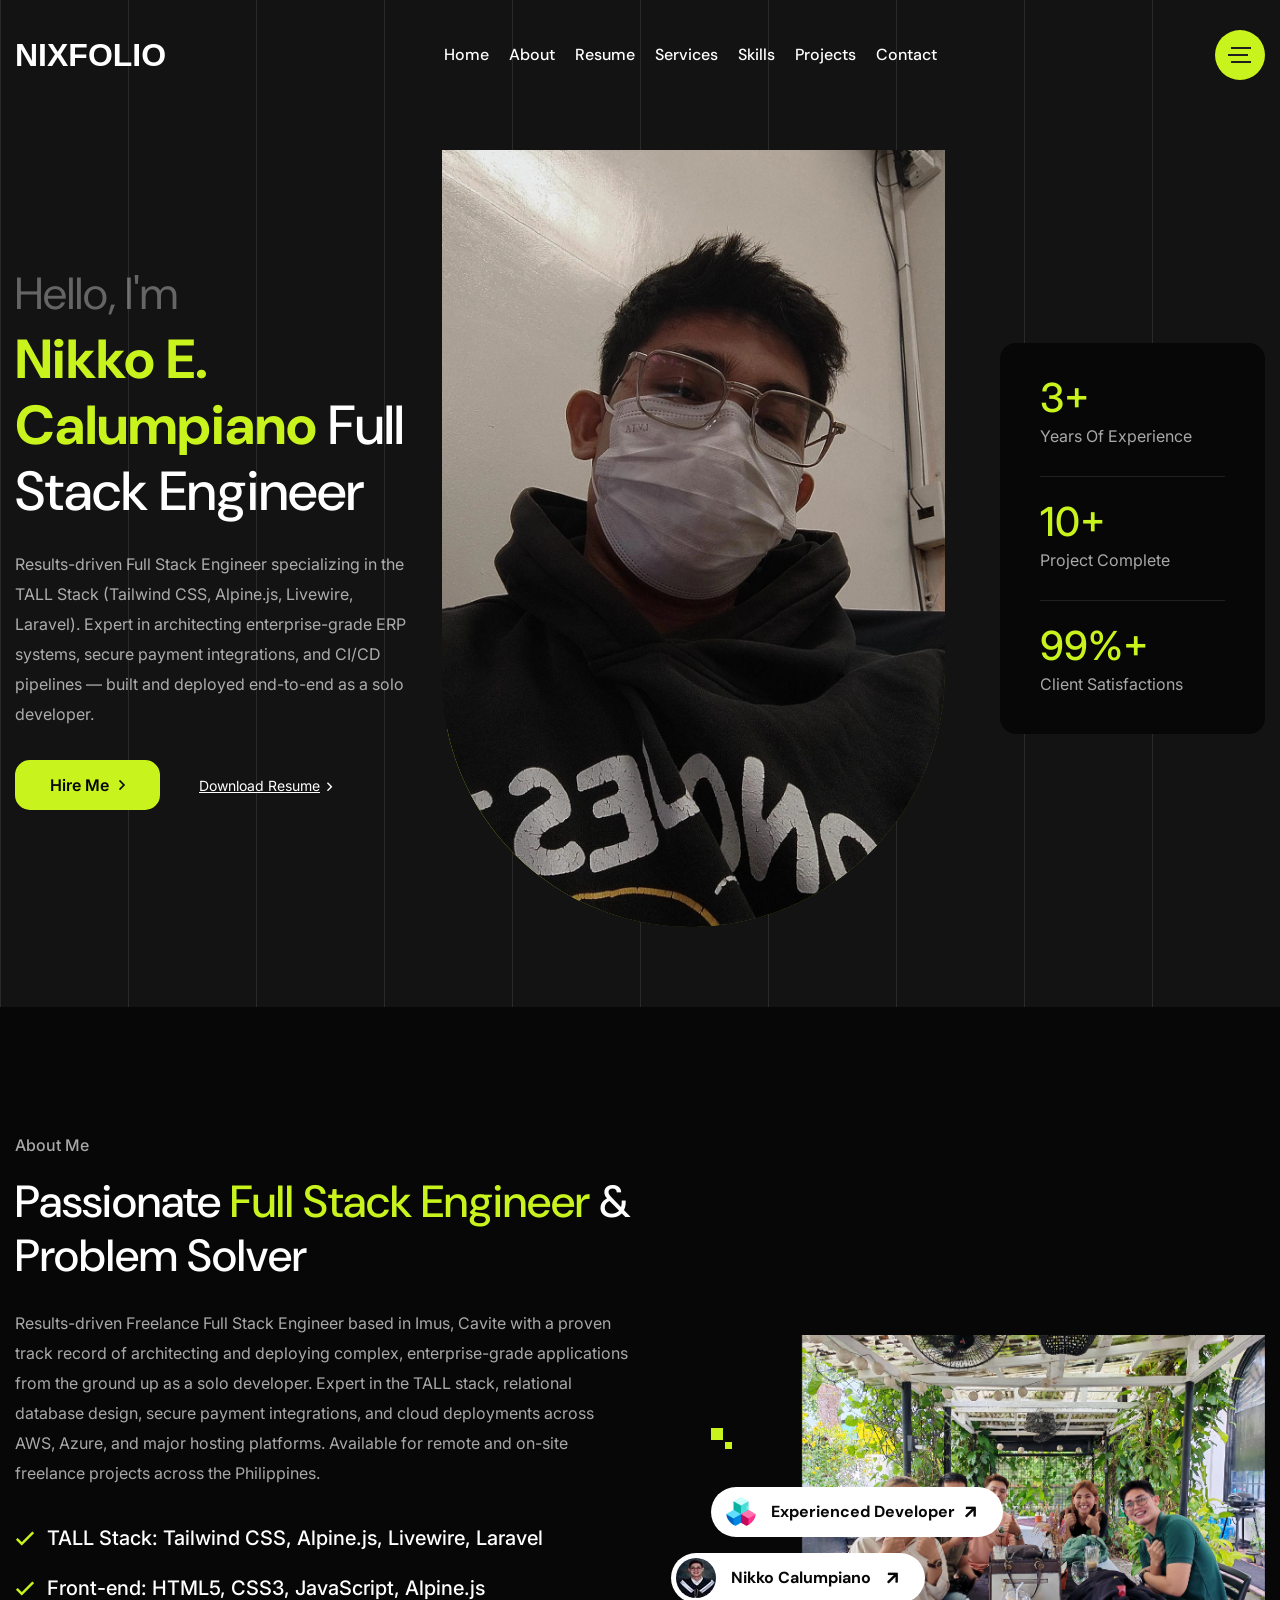
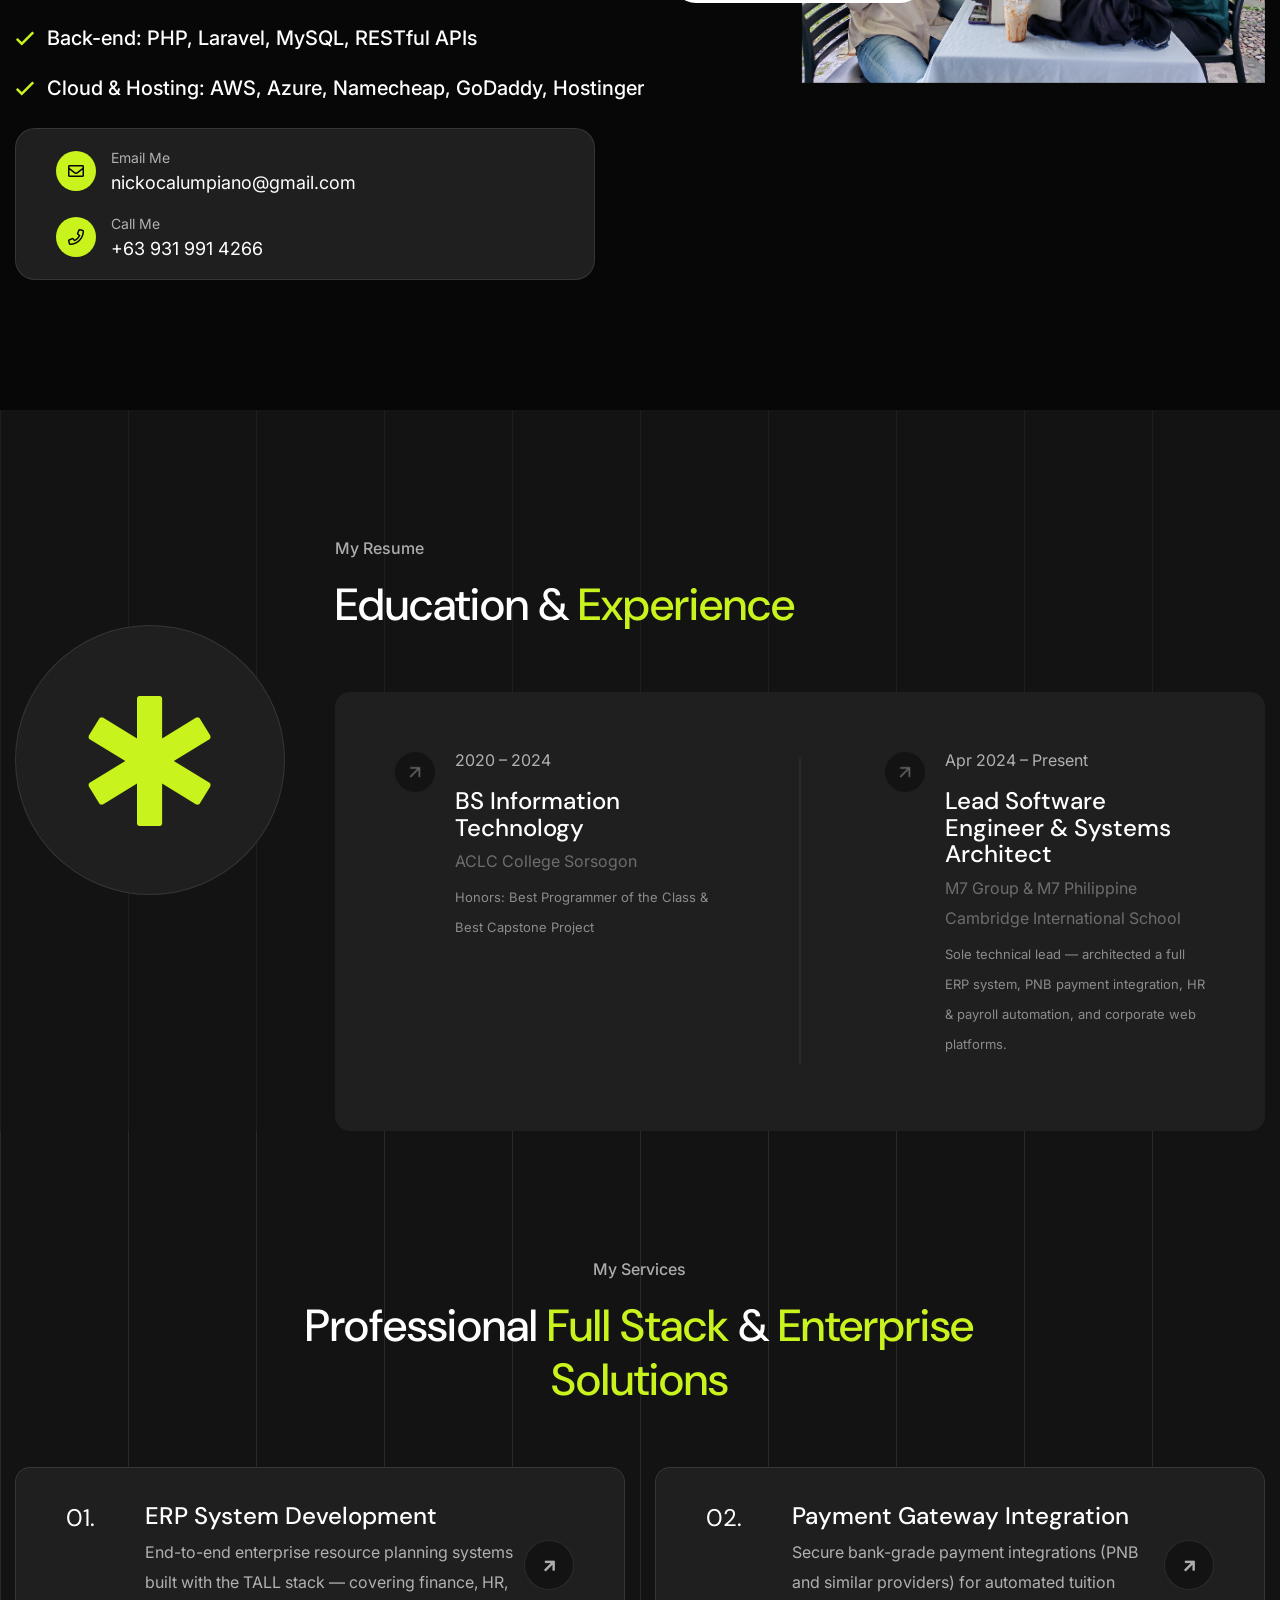
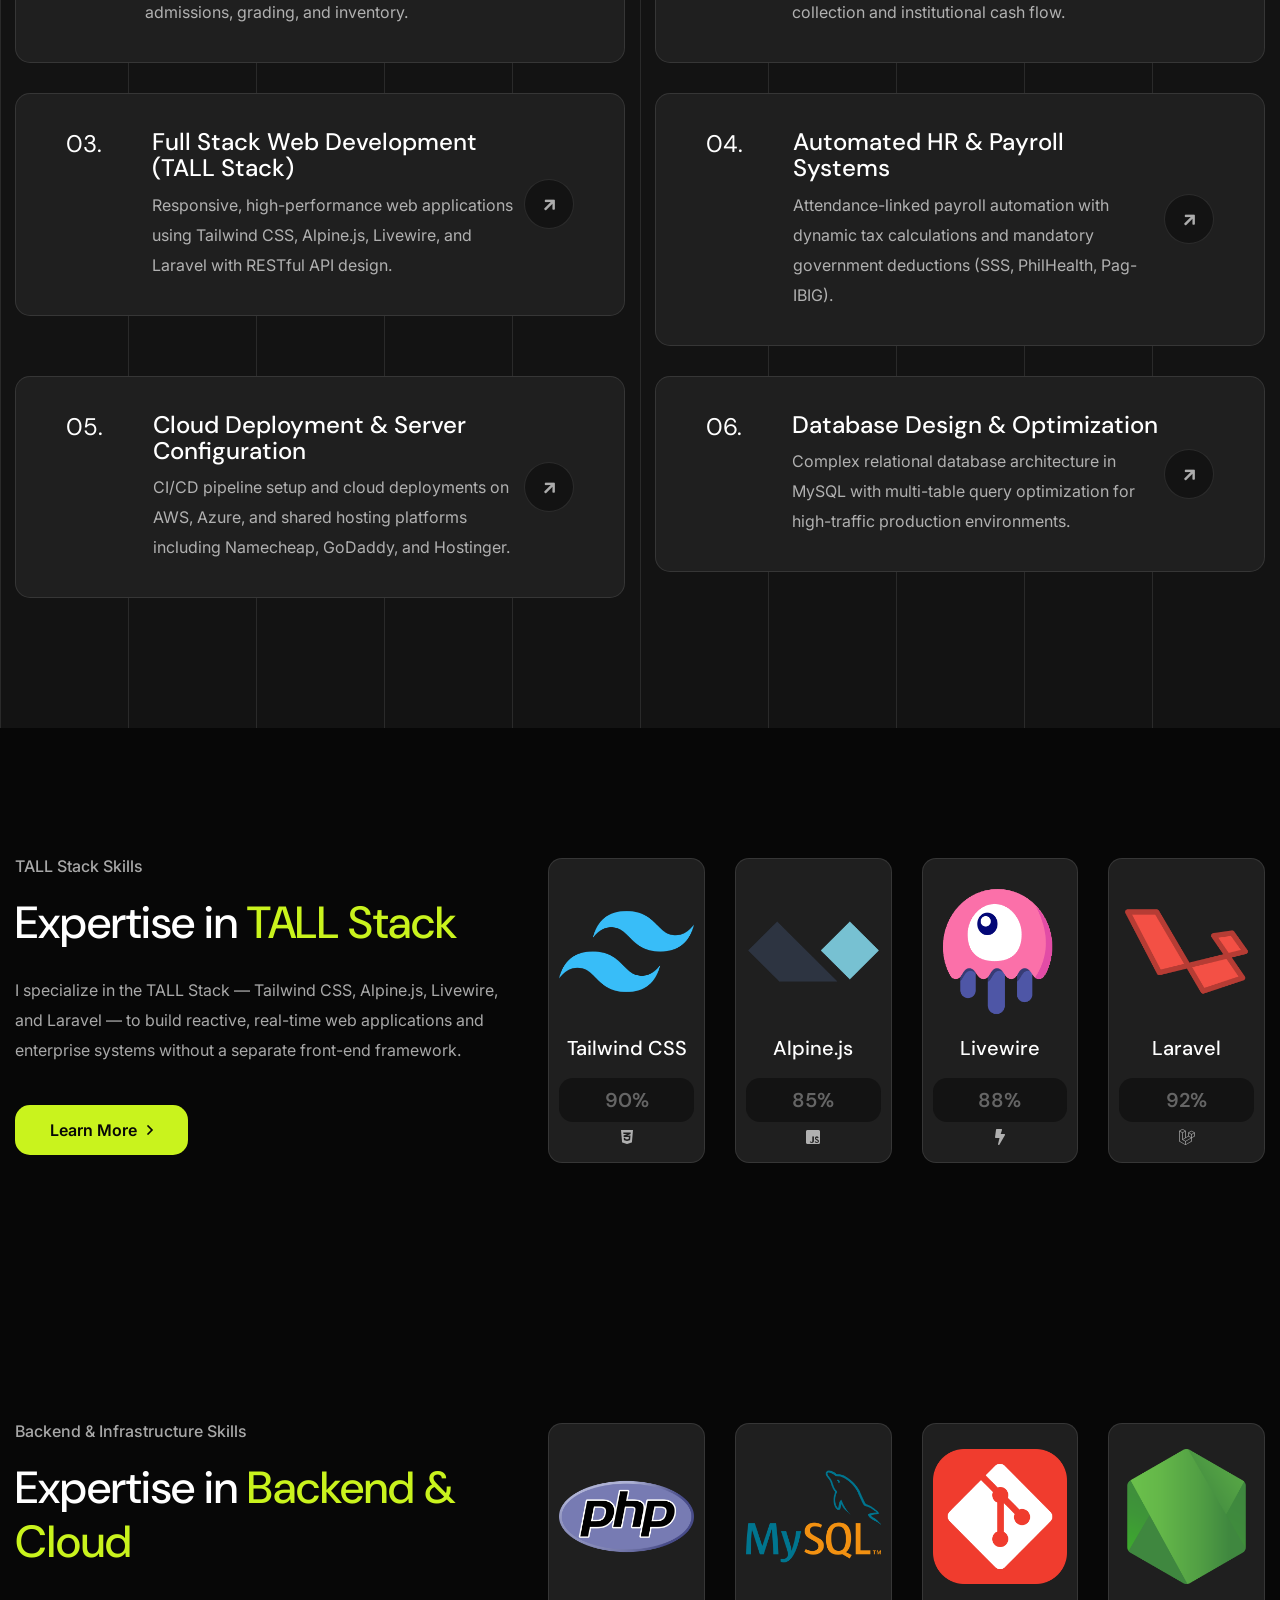
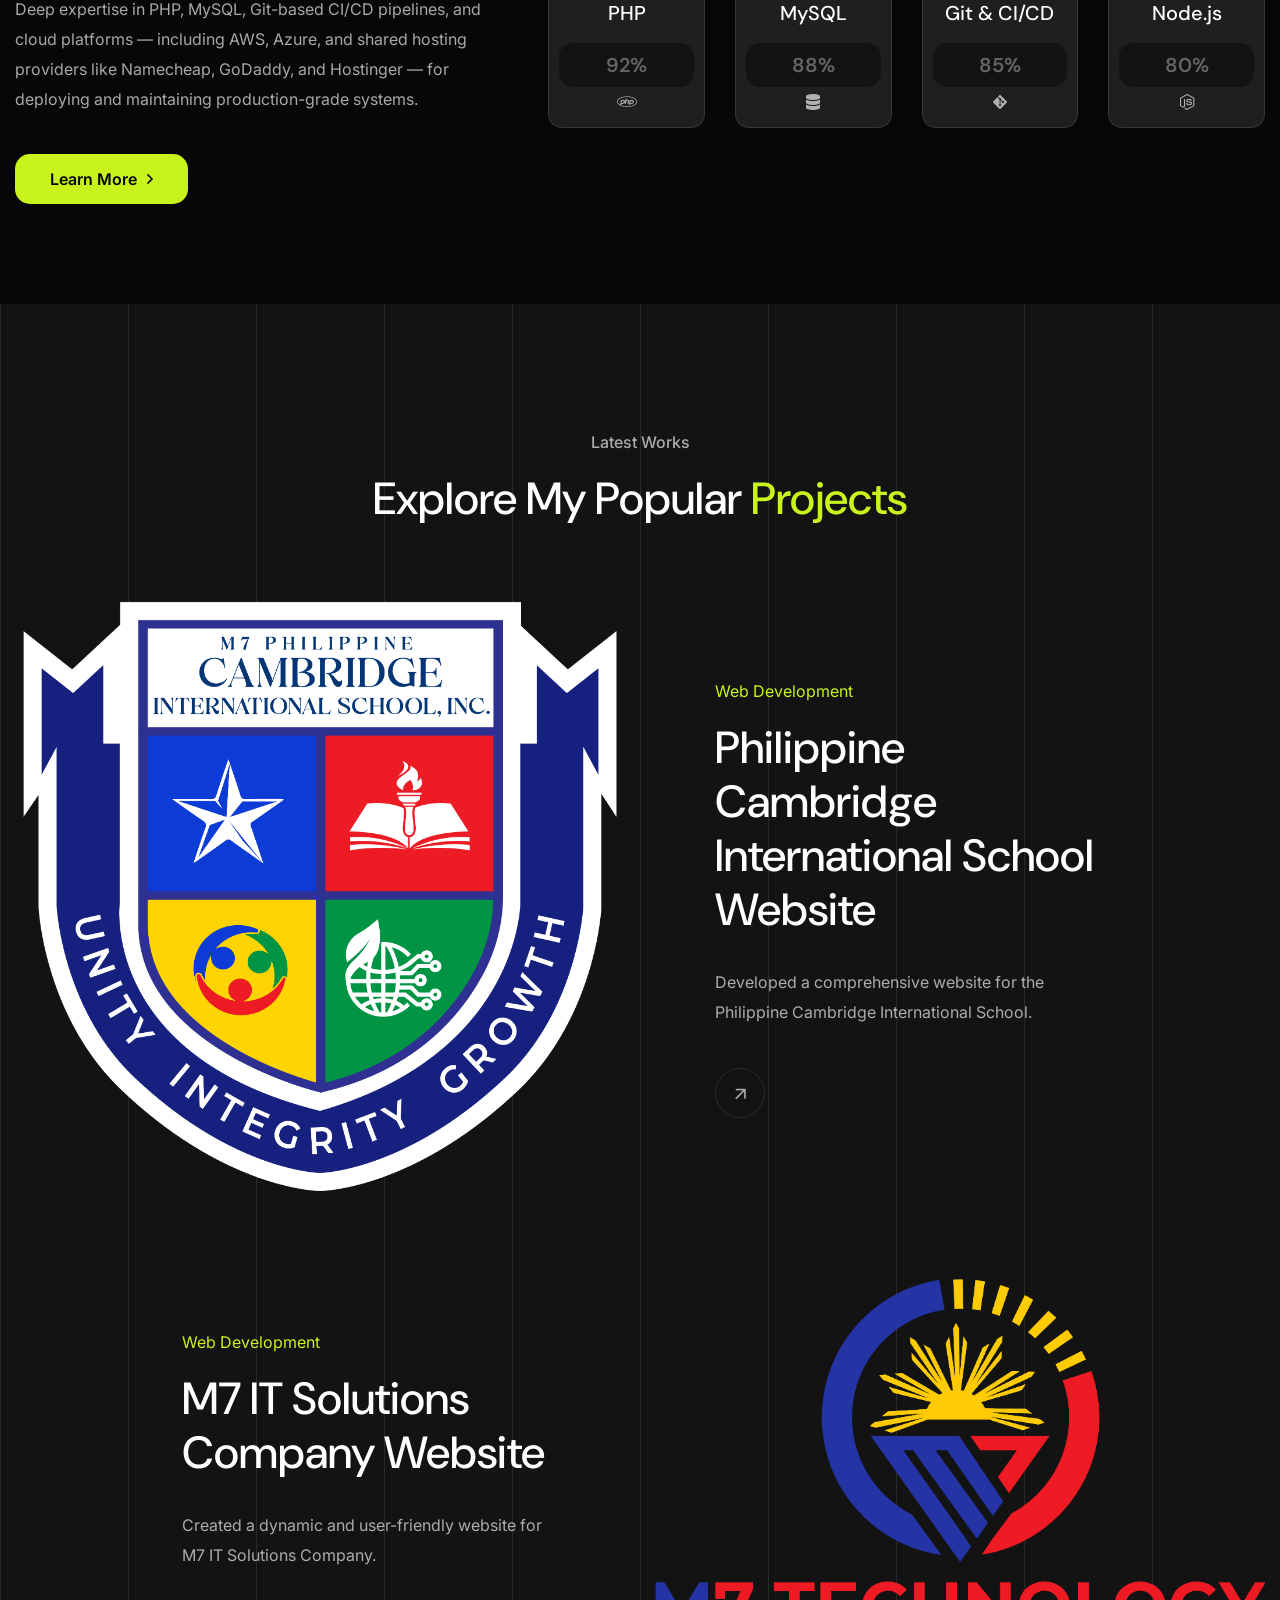
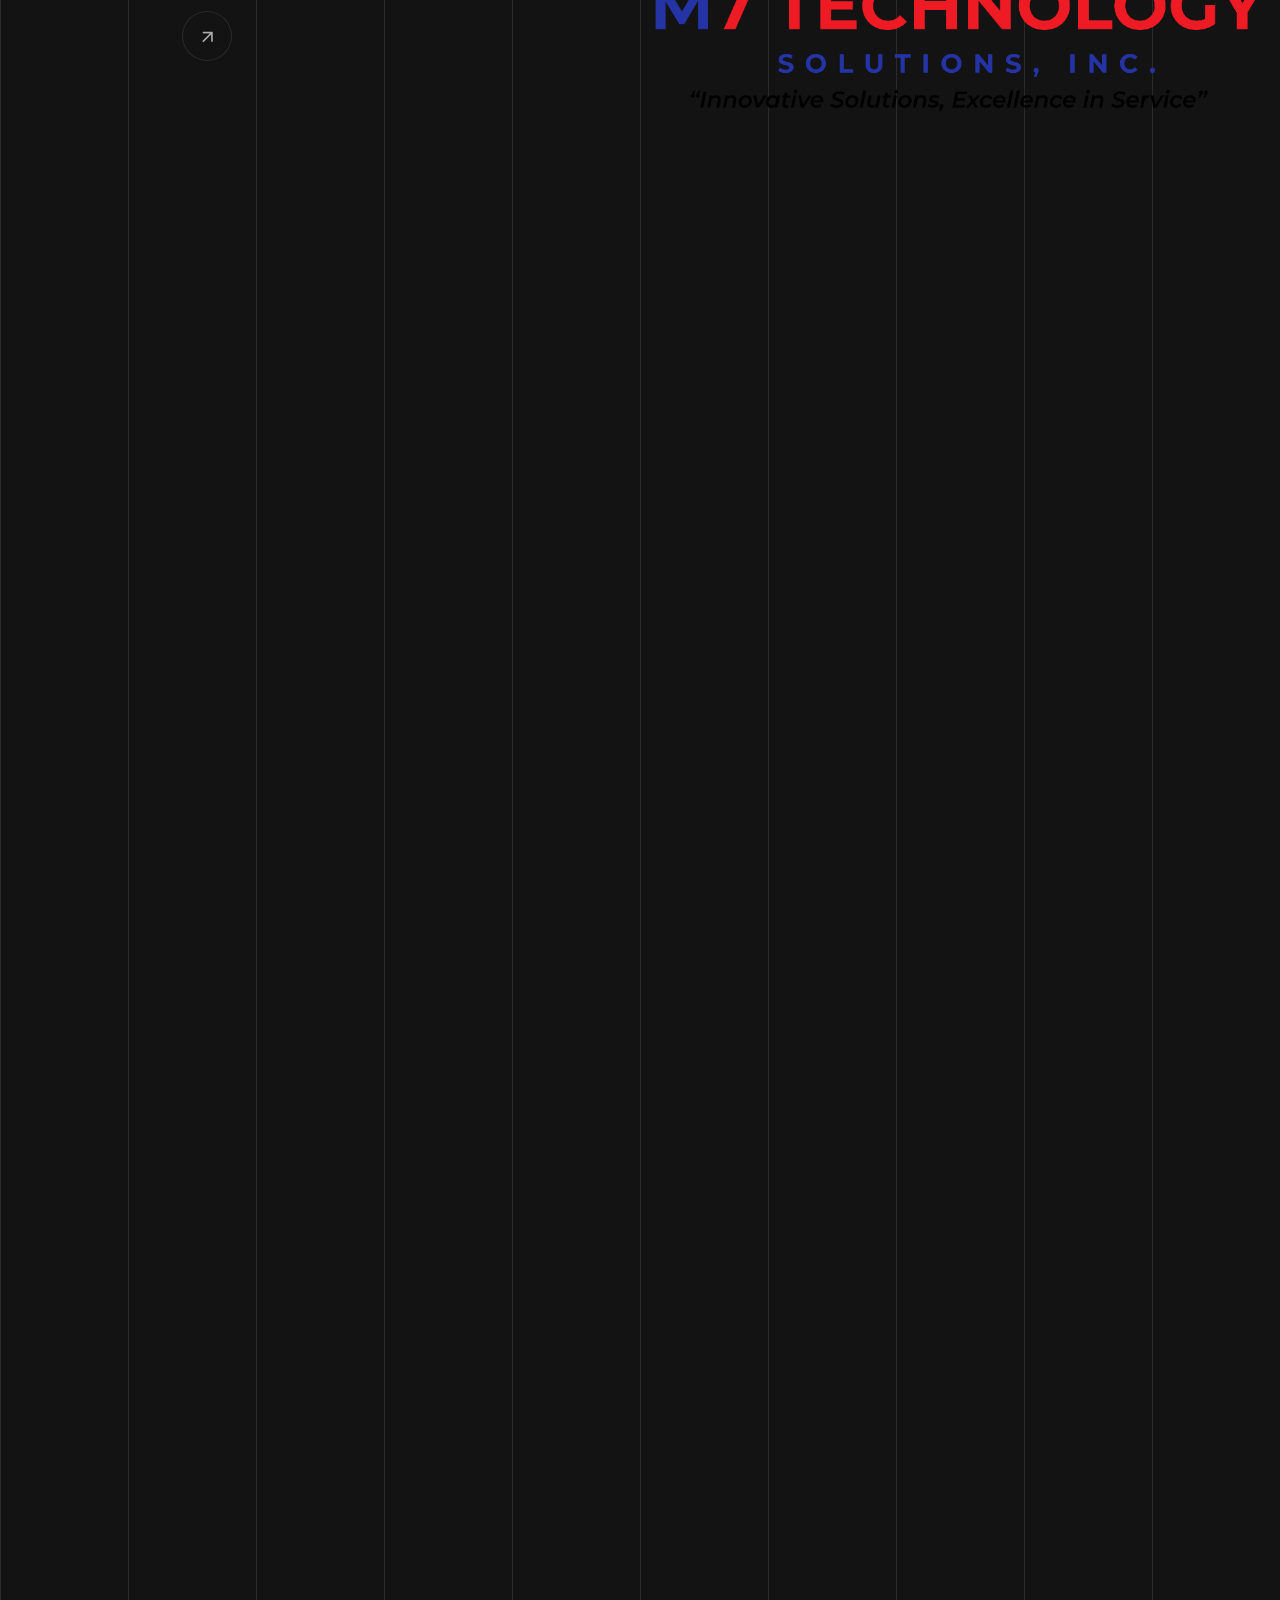
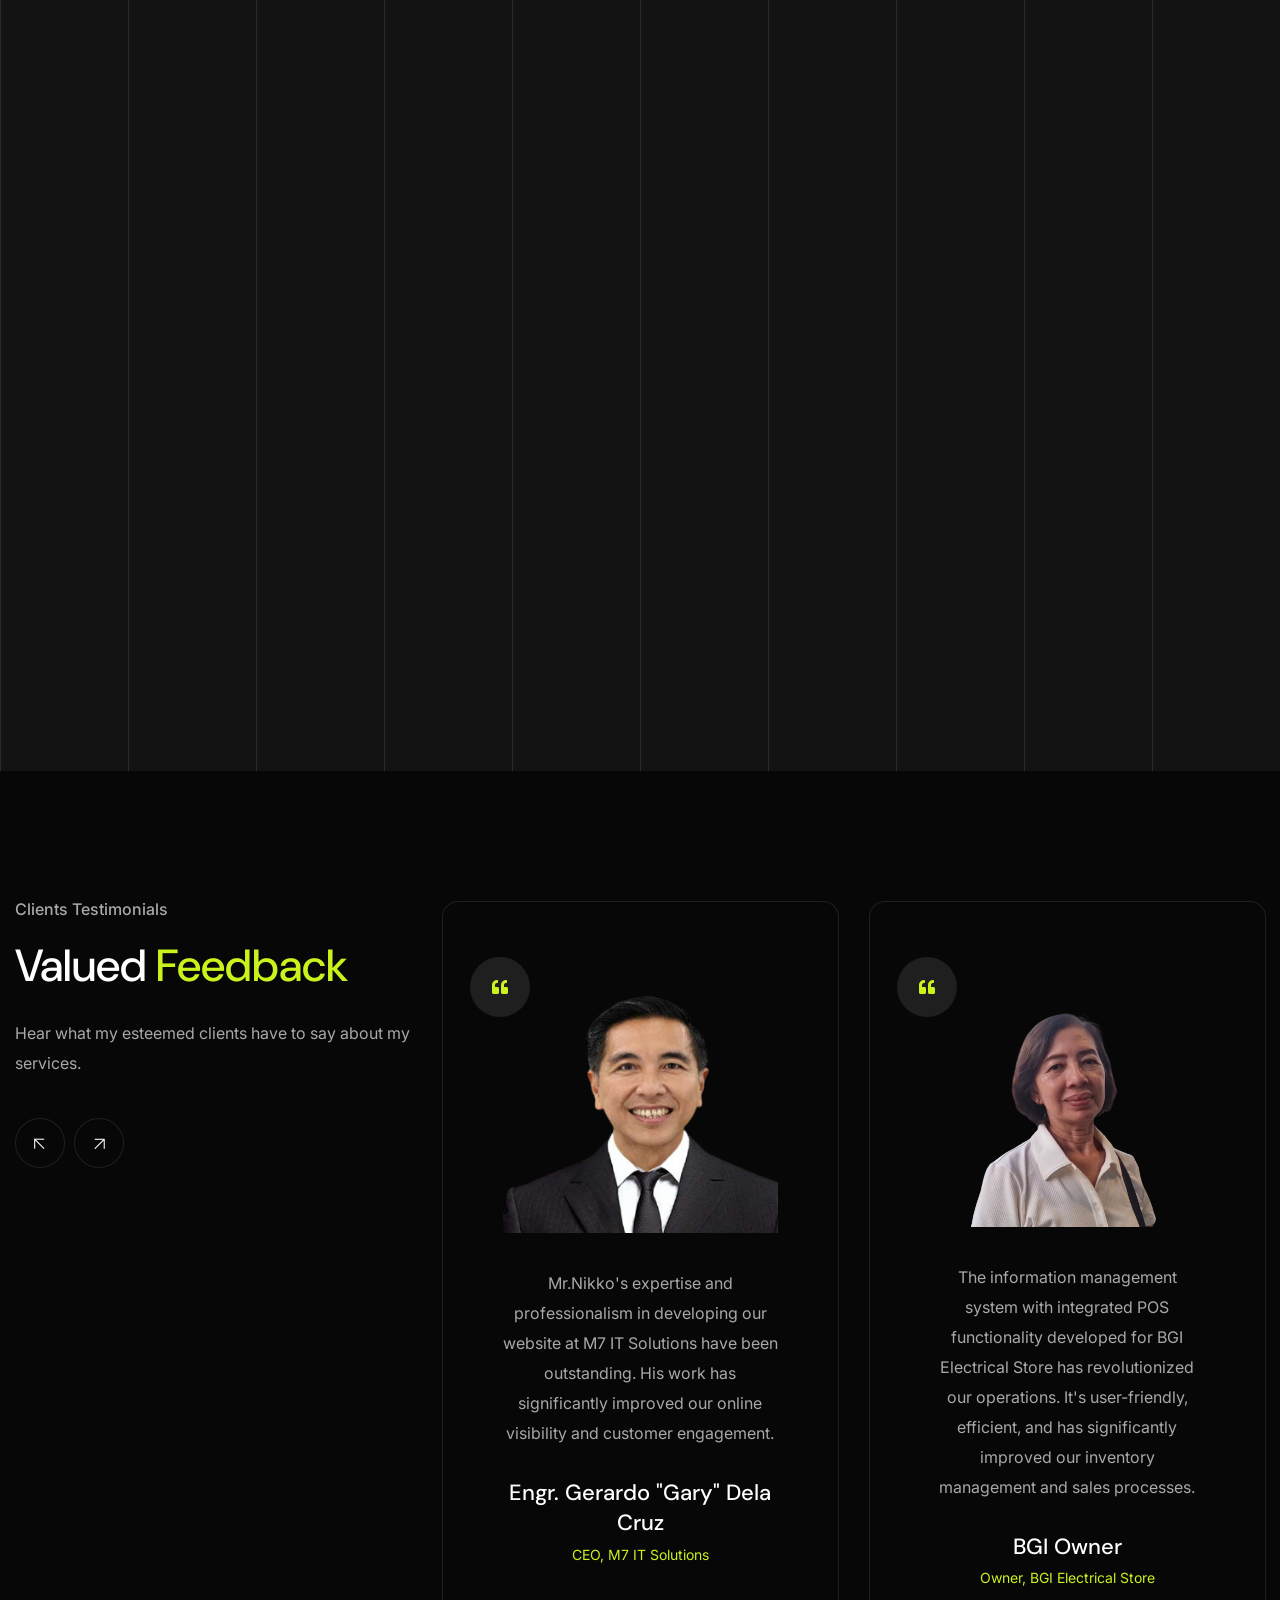
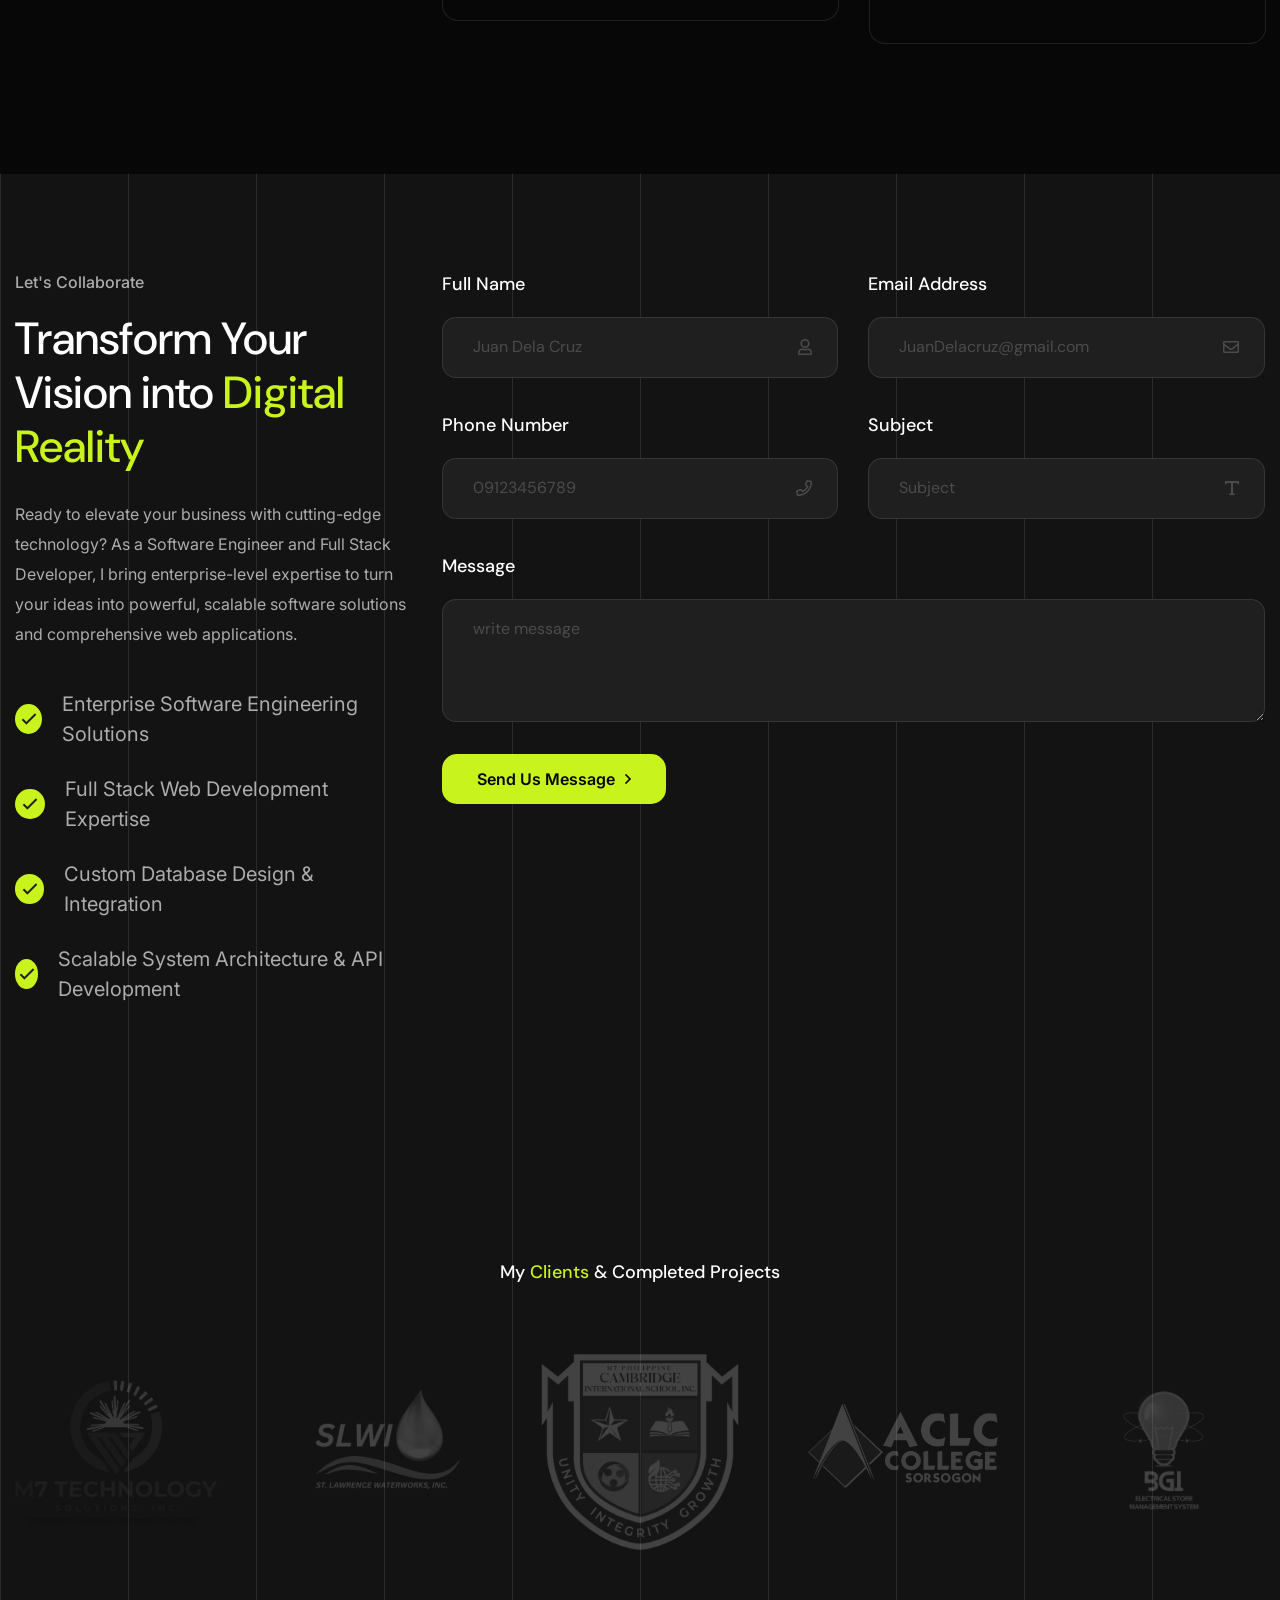
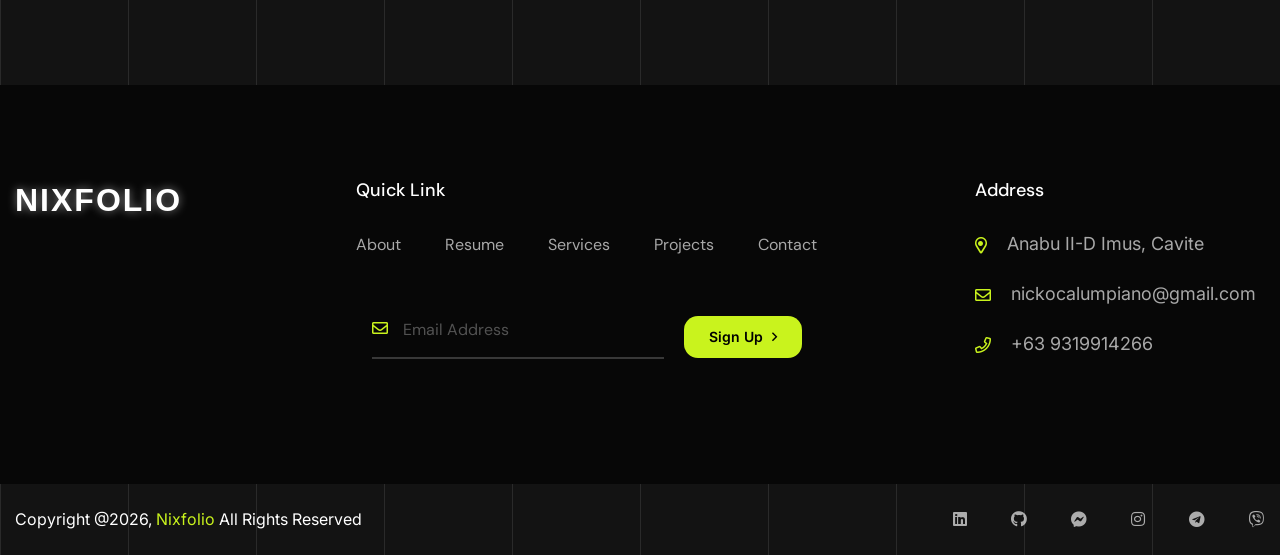
==== index.html @ a6279dc4 "Update portfolio with full SEO, GA4, Google Search Console, and social links - Upgraded meta title, " ====
<!DOCTYPE html>
<html lang="en">

<head>
    <!-- Required meta tags -->
    <meta charset="utf-8">
    <meta http-equiv="X-UA-Compatible" content="IE=edge">
    <meta name="viewport" content="width=device-width, initial-scale=1, shrink-to-fit=no">

    <!-- Primary SEO -->
    <title>Nikko Calumpiano | Best Full Stack Engineer in Sorsogon & Imus Cavite | Freelance Laravel Developer Philippines</title>
    <meta name="description" content="Nikko Calumpiano — Award-winning Freelance Full Stack Engineer based in Imus, Cavite, Philippines. Available for remote & on-site projects. Best Programmer & Best Capstone awardee at ACLC College Sorsogon. Expert in TALL Stack (Tailwind CSS, Alpine.js, Livewire, Laravel), ERP systems, payment gateways, HR & payroll systems, and cloud deployments. Open to hire.">
    <meta name="keywords" content="Nikko Calumpiano, Full Stack Software Engineer, Full Stack Software Developer, Freelance Laravel Developer Philippines, Laravel Developer for Hire, Hire Full Stack Engineer Philippines, Freelance Web Developer Cavite, Freelance Web Developer Philippines, Best Developer Imus Cavite, Software Engineer Imus Cavite, Full Stack Developer Cavite, Best Developer Sorsogon, TALL Stack Developer, TALL Stack Freelancer, Livewire Developer, PHP Developer Philippines, ERP Developer Philippines, Freelance ERP Developer, Freelance PHP Developer Philippines, Remote Laravel Developer, Remote Full Stack Developer Philippines, Web Developer for Hire Philippines, Payment Gateway Developer Philippines, HR Payroll System Developer, Software Engineer Philippines, ACLC College Sorsogon, Nixfolio, Best Programmer Sorsogon, Full Stack Engineer Cavite">
    <meta name="author" content="Nikko E. Calumpiano">
    <meta name="robots" content="index, follow">
    <link rel="canonical" href="https://nikkocalumpiano.site/">

    <!-- Open Graph (Facebook, LinkedIn) -->
    <meta property="og:type" content="website">
    <meta property="og:url" content="https://nikkocalumpiano.site/">
    <meta property="og:title" content="Nikko Calumpiano | Best Full Stack Engineer in Sorsogon & Imus Cavite | Freelance Laravel Developer Philippines">
    <meta property="og:description" content="Award-winning Freelance Full Stack Engineer based in Imus, Cavite. TALL Stack expert, ERP architect, and Best Programmer awardee from ACLC Sorsogon. Available for remote & on-site projects.">
    <meta property="og:image" content="https://nikkocalumpiano.site/assets/images/hero/me_casual.jpg">
    <meta property="og:site_name" content="Nixfolio — Nikko Calumpiano">
    <meta property="og:locale" content="en_PH">

    <!-- Twitter Card -->
    <meta name="twitter:card" content="summary_large_image">
    <meta name="twitter:title" content="Nikko Calumpiano | Best Full Stack Engineer in Sorsogon & Imus Cavite | Freelance Laravel Developer Philippines">
    <meta name="twitter:description" content="Award-winning Freelance Full Stack Engineer based in Imus, Cavite. TALL Stack expert, ERP architect, and Best Programmer awardee from ACLC Sorsogon. Available for remote & on-site projects.">
    <meta name="twitter:image" content="https://nikkocalumpiano.site/assets/images/hero/me_casual.jpg">

    <!-- Schema.org Structured Data -->
    <script type="application/ld+json">
    {
      "@context": "https://schema.org",
      "@type": "Person",
      "name": "Nikko E. Calumpiano",
      "alternateName": "Nixfolio",
      "url": "https://nikkocalumpiano.site",
      "image": "https://nikkocalumpiano.site/assets/images/hero/me_casual.jpg",
      "jobTitle": ["Full Stack Software Engineer", "Full Stack Software Developer", "Web Developer", "Systems Architect"],
      "description": "Award-winning Freelance Full Stack Software Engineer based in Imus, Cavite, Philippines. Best Programmer and Best Capstone Project awardee at ACLC College Sorsogon. Specializes in TALL Stack (Tailwind CSS, Alpine.js, Livewire, Laravel), ERP systems, HR & payroll systems, and secure payment integrations. Available for remote and on-site freelance projects.",
      "address": {
        "@type": "PostalAddress",
        "addressLocality": "Imus",
        "addressRegion": "Cavite",
        "addressCountry": "PH"
      },
      "alumniOf": {
        "@type": "CollegeOrUniversity",
        "name": "ACLC College Sorsogon",
        "address": {
          "@type": "PostalAddress",
          "addressLocality": "Sorsogon City",
          "addressRegion": "Sorsogon",
          "addressCountry": "PH"
        }
      },
      "worksFor": {
        "@type": "Organization",
        "name": "M7 Group & M7 Philippine Cambridge International School"
      },
      "knowsAbout": ["Laravel", "Livewire", "Alpine.js", "Tailwind CSS", "PHP", "MySQL", "ERP Systems", "Payment Gateway Integration", "CI/CD", "AWS", "Azure"],
      "award": ["Best Programmer of the Class 2024 — ACLC College Sorsogon", "Best Capstone Project 2024 — ACLC College Sorsogon"],
      "sameAs": [
        "https://github.com/nixthephdev",
        "https://www.linkedin.com/in/nikko-calumpiano-94a378250/",
        "https://www.upwork.com/freelancers/~01b13e4ea1ebb6d123",
        "https://www.instagram.com/neekoxyz"
      ]
    }
    </script>

    <!-- Google Search Console Verification -->
    <meta name="google-site-verification" content="dnlDxbhjdf6AR2G0pbCnzjPbAcVury0iSv-YFqtGXS8">

    <!-- Google Analytics GA4 -->
    <script async src="https://www.googletagmanager.com/gtag/js?id=G-5PQ74DNRFG"></script>
    <script>
        window.dataLayer = window.dataLayer || [];
        function gtag(){dataLayer.push(arguments);}
        gtag('js', new Date());
        gtag('config', 'G-5PQ74DNRFG');
    </script>

    <!-- Favicon Icon -->
    <link rel="shortcut icon" href="assets/images/favicon.png" type="image/x-icon">

    <!-- Flaticon -->
    <link rel="stylesheet" href="assets/css/flaticon.min.css">
    <!-- Font Awesome -->
    <link rel="stylesheet" href="assets/css/fontawesome-5.14.0.min.css">
    <!-- Bootstrap -->
    <link rel="stylesheet" href="assets/css/bootstrap.min.css">
    <!-- Magnific Popup -->
    <link rel="stylesheet" href="assets/css/magnific-popup.min.css">
    <!-- Nice Select -->
    <link rel="stylesheet" href="assets/css/nice-select.min.css">
    <!-- Animate -->
    <link rel="stylesheet" href="assets/css/animate.min.css">
    <!-- Slick -->
    <link rel="stylesheet" href="assets/css/slick.min.css">
    <!-- Main Style -->
    <link rel="stylesheet" href="assets/css/style.css">

</head>

<body class="home-one">
    <div class="page-wrapper">

        <!-- Preloader -->
        <div class="preloader"></div>

        <!-- main header -->
        <header class="main-header menu-absolute">
            <!--Header-Upper-->
            <div class="header-upper">
                <div class="container container-1620 clearfix">
                    <div class="header-inner rel d-flex align-items-center">
                        <div class="logo-outer" style="display: block !important;">
                            <div class="logo" style="display: block;">
                                <!-- <a href="index.html" 
                                   style="font-family: 'Orbitron', sans-serif; 
                                          font-size: 32px; 
                                          font-weight: 700; 
                                          color: #000; 
                                          text-decoration: none;
                                          display: block;">
                                    Nixfolio
                                </a> -->
                                <a href="index.html"
                                style="font-family: 'Orbitron', sans-serif; font-size: 32px; font-weight: 700; color: #ffffff; text-decoration: none; display: block;">
                                NIXFOLIO
                            </a>
                            </div>
                        </div>

                        <div class="nav-outer clearfix mx-auto">
                            <!-- Main Menu -->
                            <nav class="main-menu navbar-expand-lg">
                                <div class="navbar-header">
                                    <div class="mobile-logo my-15">
                                        <!-- <a href="index.html">
                                            <img src="assets/images/logos/logo.png" alt="Logo" title="Logo">
                                        </a> -->
                                    </div>

                                    <!-- Toggle Button -->
                                    <button type="button" class="navbar-toggle me-4" data-bs-toggle="collapse"
                                        data-bs-target=".navbar-collapse">
                                        <span class="icon-bar"></span>
                                        <span class="icon-bar"></span>
                                        <span class="icon-bar"></span>
                                    </button>
                                </div>

                                <div class="navbar-collapse collapse clearfix">
                                    <ul class="navigation onepage clearfix">
                                        <li><a href="#home">Home</a></li>
                                        <li><a href="#about">about</a></li>
                                        <li><a href="#resume">Resume</a></li>
                                        <li><a href="#services">services</a></li>
                                        <li><a href="#skills">skills</a></li>
                                        <li><a href="#portfolio">projects</a></li>

                                        <li><a href="#contact">Contact</a></li>
                                    </ul>
                                </div>

                            </nav>
                            <!-- Main Menu End-->
                        </div>

                        <!-- Menu Button -->
                        <div class="menu-btns">
                            <!-- menu sidbar -->
                            <div class="menu-sidebar">
                                <button>
                                    <img src="assets/images/shape/sidebar-tottler.svg" alt="Toggler">
                                </button>
                            </div>
                        </div>
                    </div>
                </div>
            </div>
            <!--End Header Upper-->
        </header>


        <!--Form Back Drop-->
        <div class="form-back-drop"></div>

        <!-- Hidden Sidebar -->
        <section class="hidden-bar">
            <div class="inner-box text-center">
                <div class="cross-icon"><span class="fa fa-times"></span></div>
                <div class="title">
                    <h4>Get In Touch</h4>
                </div>

                <!--Appointment Form-->
                <div class="appointment-form">
                    <form id="contactForms" class="contactForms" name="contactForms" action="assets/php/form-process.php"
                        method="post">
                        <div class="form-group">
                            <input type="text" name="name" placeholder="Name" required>
                        </div>
                        <div class="form-group">
                            <input type="email" name="email" placeholder="Email Address" required>
                        </div>
                        <div class="form-group">
                            <textarea name="message" placeholder="Message" rows="5"></textarea>
                        </div>
                        <div class="form-group">
                            <button type="submit" class="theme-btn">Submit now</button>
                        </div>
                    </form>
                </div>

                <!--Social Icons-->
                <div class="social-style-one">
                    <a href="https://www.linkedin.com/in/nikko-calumpiano-94a378250/" target="_blank"><i class="fab fa-linkedin"></i></a>
                    <a href="https://github.com/nixthephdev" target="_blank"><i class="fab fa-github"></i></a>
                    <a href="https://m.me/neekoxyz" target="_blank"><i class="fab fa-facebook-messenger"></i></a>
                    <a href="https://www.instagram.com/neekoxyz" target="_blank"><i class="fab fa-instagram"></i></a>
                    <a href="https://web.telegram.org/k/#@Nixlopez" target="_blank"><i class="fab fa-telegram"></i></a>
                    <a href="viber://chat?number=%2B639319914266" target="_blank"><i class="fab fa-viber"></i></a>
                </div>
            </div>
        </section>
        <!--End Hidden Sidebar -->

        <!-- Hero Section Start -->
        <section id="home" class="main-hero-area pt-150 pb-80 rel z-1">
            <div class="container container-1620">
                <div class="row align-items-center">
                    <div class="col-lg-4 col-sm-7">
                        <div class="hero-content rmb-55 wow fadeInUp delay-0-2s">
                            <span class="h2">Hello, I'm </span>
                            <h1><b>Nikko E. Calumpiano</b> Full Stack Engineer</h1>
                            <p>Results-driven Full Stack Engineer specializing in the TALL Stack (Tailwind CSS, Alpine.js,
                                Livewire, Laravel). Expert in architecting enterprise-grade ERP systems, secure payment
                                integrations, and CI/CD pipelines — built and deployed end-to-end as a solo developer.</p>
                            <div class="hero-btns">
                                <a href="#contact" class="theme-btn scroll-to-target">Hire Me <i
                                                class="far fa-angle-right"></i></a>
                                <a href="assets/files/resume.pdf" download class="read-more">Download Resume <i
                                                class="far fa-angle-right"></i></a>
                            </div>
                        </div>
                    </div>
                    <div class="col-lg-3 col-sm-5 order-lg-3">
                        <div class="hero-counter-wrap ms-lg-auto rmb-55 wow fadeInUp delay-0-4s">
                            <div class="counter-item counter-text-wrap">
                                <span class="count-text plus" data-speed="3000" data-stop="3">0</span>
                                <span class="counter-title">Years Of Experience</span>
                            </div>
                            <div class="counter-item counter-text-wrap">
                                <span class="count-text plus" data-speed="3000" data-stop="10">0</span>
                                <span class="counter-title">Project Complete</span>
                            </div>
                            <div class="counter-item counter-text-wrap">
                                <span class="count-text percent" data-speed="1000" data-stop="99">0</span>
                                <span class="counter-title">Client Satisfactions</span>
                            </div>
                        </div>
                    </div>
                    <div class="col-lg-5">
                        <div class="author-image-part wow fadeIn delay-0-3s">
                            <div class="bg-circle"></div>
                            <img src="assets/images/hero/me_casual.jpg" alt="Nikko Calumpiano - Best Full Stack Software Engineer in Sorsogon Philippines">
                            <div class="progress-shape">
                                <img src="assets/images/hero/progress-shape.png" alt="Progress">
                            </div>
                        </div>
                    </div>
                </div>
            </div>
            <div class="bg-lines">
                <span></span><span></span>
                <span></span><span></span>
                <span></span><span></span>
                <span></span><span></span>
                <span></span><span></span>
            </div>
        </section>
        <!-- Hero Section End -->


        <!-- About Area start -->
        <section id="about" class="about-area rel z-1">
            <div class="for-bgc-black py-130 rpy-100">
                <div class="container">
                    <div class="row gap-100 align-items-center">
                        <div class="col-lg-7">
                            <div class="about-content-part rel z-2 rmb-55">
                                <div class="section-title mb-35 wow fadeInUp delay-0-2s">
                                    <span class="sub-title mb-15">About Me</span>
                                    <h2>Passionate <span>Full Stack Engineer</span> & Problem Solver</h2>
                                    <p>Results-driven Freelance Full Stack Engineer based in Imus, Cavite with a proven track record of architecting and
                                        deploying complex, enterprise-grade applications from the ground up as a solo
                                        developer. Expert in the TALL stack, relational database design, secure payment
                                        integrations, and cloud deployments across AWS, Azure, and major hosting platforms. Available for remote and on-site freelance projects across the Philippines.</p>
                                </div>
                                <ul class="list-style-one three-column wow fadeInUp delay-0-2s">
                                    <li>TALL Stack: Tailwind CSS, Alpine.js, Livewire, Laravel</li>
                                    <li>Front-end: HTML5, CSS3, JavaScript, Alpine.js</li>
                                    <li>Back-end: PHP, Laravel, MySQL, RESTful APIs</li>
                                    <li>Cloud & Hosting: AWS, Azure, Namecheap, GoDaddy, Hostinger</li>
                                </ul>
                                <div class="about-info-box mt-25 wow fadeInUp delay-0-2s">
                                    <div class="info-box-item">
                                        <i class="far fa-envelope"></i>
                                        <div class="content">
                                            <span>Email Me</span><br>
                                            <a href="mailto:nickocalumpiano@gmail.com">nickocalumpiano@gmail.com</a>
                                        </div>
                                    </div>
                                    <div class="info-box-item">
                                        <i class="far fa-phone"></i>
                                        <div class="content">
                                            <span>Call Me</span><br>
                                            <a href="callto:+639319914266">+63 931 991 4266</a>
                                        </div>
                                    </div>
                                </div>
                            </div>
                        </div>
                        <div class="col-lg-5">
                            <div class="about-image-part wow fadeInUp delay-0-3s">
                                <img src="assets/images/hero/me6.jpeg" alt="Nikko Calumpiano - Full Stack Software Developer and Web Developer from Sorsogon Philippines" style="border-radius: 0;">
                                <div class="about-btn btn-one wow fadeInRight delay-0-4s">
                                    <img src="assets/images/about/btn-image1.png" alt="Image">
                                    <h6>Experienced Developer</h6>
                                    <i class="fas fa-arrow-right"></i>
                                </div>
                                <div class="about-btn btn-two wow fadeInRight delay-0-5s">
                                    <img src="assets/images/hero/me3.jpg" alt="Nikko Calumpiano - TALL Stack Web Developer Philippines">
                                    <h6>Nikko Calumpiano</h6>
                                    <i class="fas fa-arrow-right"></i>
                                </div>
                                <div class="dot-shape">
                                    <img src="assets/images/shape/about-dot.png" alt="Shape">
                                </div>
                            </div>
                        </div>
                    </div>
                </div>
            </div>
            <div class="bg-lines">
                <span></span><span></span>
                <span></span><span></span>
                <span></span><span></span>
                <span></span><span></span>
                <span></span><span></span>
            </div>
        </section>
        <!-- About Area end -->



        <!-- Resume Area start -->
        <section id="resume" class="resume-area pt-130 rpt-100 rel z-1">
            <div class="container">
                <div class="row">
                    <div class="col-lg-3">
                        <div class="big-icon mt-85 rmt-0 rmb-55 wow fadeInUp delay-0-2s">
                            <i class="flaticon-asterisk-1"></i>
                        </div>
                    </div>
                    <div class="col-lg-9">
                        <div class="row">
                            <div class="col-xl-8 col-lg-9">
                                <div class="section-title mb-60 wow fadeInUp delay-0-2s">
                                    <span class="sub-title mb-15">My Resume</span>
                                    <h2>Education & <span>Experience</span></h2>
                                </div>
                            </div>
                        </div>
                        <div class="resume-items-wrap">
                            <div class="row justify-content-between">
                                <div class="col-xl-5 col-md-6">
                                    <div class="resume-item wow fadeInUp delay-0-3s">
                                        <div class="icon">
                                            <i class="far fa-arrow-right"></i>
                                        </div>
                                        <div class="content">
                                            <span class="years">2020 – 2024</span>
                                            <h4>BS Information Technology</h4>
                                            <span class="company">ACLC College Sorsogon</span>
                                            <p style="margin-top:6px;font-size:13px;opacity:.75;">Honors: Best Programmer of the Class &amp; Best Capstone Project</p>
                                        </div>
                                    </div>
                                </div>
                                <div class="col-xl-5 col-md-6">
                                    <div class="resume-item wow fadeInUp delay-0-3s">
                                        <div class="icon">
                                            <i class="far fa-arrow-right"></i>
                                        </div>
                                        <div class="content">
                                            <span class="years">Apr 2024 – Present</span>
                                            <h4>Lead Software Engineer & Systems Architect</h4>
                                            <span class="company">M7 Group & M7 Philippine Cambridge International School</span>
                                            <p style="margin-top:6px;font-size:13px;opacity:.75;">Sole technical lead — architected a full ERP system, PNB payment integration, HR &amp; payroll automation, and corporate web platforms.</p>
                                        </div>
                                    </div>
                                </div>
                            </div>
                        </div>

                    </div>
                </div>
            </div>
    </div>
    </div>
    </div>
    </div>
    <div class="bg-lines">
        <span></span><span></span>
        <span></span><span></span>
        <span></span><span></span>
        <span></span><span></span>
        <span></span><span></span>
    </div>
    </section>
    <!-- Resume Area end -->


    <!-- Services Area start -->
    <section id="services" class="services-area pt-130 rpt-100 pb-100 rpb-70 rel z-1">
        <div class="container">
            <div class="row justify-content-center">
                <div class="col-xl-8 col-lg-10">
                    <div class="section-title text-center mb-60 wow fadeInUp delay-0-2s">
                        <span class="sub-title mb-15">My Services</span>
                        <h2>Professional <span>Full Stack</span> & <span>Enterprise Solutions</span></h2>
                    </div>
                </div>
            </div>
            <div class="row">
                <div class="col-lg-6">
                    <div class="service-item wow fadeInUp delay-0-2s">
                        <div class="number">01.</div>
                        <div class="content">
                            <h4>ERP System Development</h4>
                            <p>End-to-end enterprise resource planning systems built with the TALL stack — covering finance, HR, admissions, grading, and inventory.</p>
                        </div>
                        <a href="#contact" class="details-btn"><i class="fas fa-arrow-right"></i></a>
                    </div>
                </div>
                <div class="col-lg-6">
                    <div class="service-item wow fadeInUp delay-0-3s">
                        <div class="number">02.</div>
                        <div class="content">
                            <h4>Payment Gateway Integration</h4>
                            <p>Secure bank-grade payment integrations (PNB and similar providers) for automated tuition collection and institutional cash flow.</p>
                        </div>
                        <a href="#contact" class="details-btn"><i class="fas fa-arrow-right"></i></a>
                    </div>
                </div>
                <div class="col-lg-6">
                    <div class="service-item wow fadeInUp delay-0-4s">
                        <div class="number">03.</div>
                        <div class="content">
                            <h4>Full Stack Web Development (TALL Stack)</h4>
                            <p>Responsive, high-performance web applications using Tailwind CSS, Alpine.js, Livewire, and Laravel with RESTful API design.</p>
                        </div>
                        <a href="#contact" class="details-btn"><i class="fas fa-arrow-right"></i></a>
                    </div>
                </div>
                <div class="col-lg-6">
                    <div class="service-item wow fadeInUp delay-0-5s">
                        <div class="number">04.</div>
                        <div class="content">
                            <h4>Automated HR & Payroll Systems</h4>
                            <p>Attendance-linked payroll automation with dynamic tax calculations and mandatory government deductions (SSS, PhilHealth, Pag-IBIG).</p>
                        </div>
                        <a href="#contact" class="details-btn"><i class="fas fa-arrow-right"></i></a>
                    </div>
                </div>
                <div class="col-lg-6">
                    <div class="service-item wow fadeInUp delay-0-6s">
                        <div class="number">05.</div>
                        <div class="content">
                            <h4>Cloud Deployment & Server Configuration</h4>
                            <p>CI/CD pipeline setup and cloud deployments on AWS, Azure, and shared hosting platforms including Namecheap, GoDaddy, and Hostinger.</p>
                        </div>
                        <a href="#contact" class="details-btn"><i class="fas fa-arrow-right"></i></a>
                    </div>
                </div>
                <div class="col-lg-6">
                    <div class="service-item wow fadeInUp delay-0-7s">
                        <div class="number">06.</div>
                        <div class="content">
                            <h4>Database Design & Optimization</h4>
                            <p>Complex relational database architecture in MySQL with multi-table query optimization for high-traffic production environments.</p>
                        </div>
                        <a href="#contact" class="details-btn"><i class="fas fa-arrow-right"></i></a>
                    </div>
                </div>
            </div>
        </div>
        <div class="bg-lines">
            <span></span><span></span>
            <span></span><span></span>
            <span></span><span></span>
            <span></span><span></span>
            <span></span><span></span>
        </div>
    </section>
    <!-- Services Area end -->


    <!-- Skill Area start -->
    <section id="skills" class="skill-area rel z-1">
        <div class="for-bgc-black pt-130 rpt-100 pb-100 rpb-70">
            <div class="container">
                <div class="row gap-100">
                    <div class="col-lg-5">
                        <div class="skill-content-part rel z-2 rmb-55 wow fadeInUp delay-0-2s">
                            <div class="section-title mb-40">
                                <span class="sub-title mb-15">TALL Stack Skills</span>
                                <h2>Expertise in <span>TALL Stack</span></h2>
                                <p>I specialize in the TALL Stack — Tailwind CSS, Alpine.js, Livewire, and Laravel — to build
                                    reactive, real-time web applications and enterprise systems without a separate front-end
                                    framework.</p>
                            </div>
                            <a href="#contact" class="theme-btn">Learn More <i class="far fa-angle-right"></i></a>
                        </div>
                    </div>
                    <div class="col-lg-7">
                        <div class="skill-items-wrap">
                            <div class="row">
                                <div class="col-xl-3 col-lg-4 col-md-3 col-sm-4 col-6">
                                    <div class="skill-item wow fadeInUp delay-0-2s">
                                        <img src="assets/images/skills/tailwindcss_.png" alt="Tailwind CSS">
                                        <h5>Tailwind CSS</h5>
                                        <span class="percent">90%</span>
                                        <i class="fab fa-css3-alt"></i>
                                    </div>
                                </div>
                                <div class="col-xl-3 col-lg-4 col-md-3 col-sm-4 col-6">
                                    <div class="skill-item wow fadeInUp delay-0-3s">
                                        <img src="assets/images/skills/alpinejs_.png" alt="Alpine.js">
                                        <h5>Alpine.js</h5>
                                        <span class="percent">85%</span>
                                        <i class="fab fa-js-square"></i>
                                    </div>
                                </div>
                                <div class="col-xl-3 col-lg-4 col-md-3 col-sm-4 col-6">
                                    <div class="skill-item wow fadeInUp delay-0-4s">
                                        <img src="assets/images/skills/livewire.png" alt="Livewire">
                                        <h5>Livewire</h5>
                                        <span class="percent">88%</span>
                                        <i class="fas fa-bolt"></i>
                                    </div>
                                </div>
                                <div class="col-xl-3 col-lg-4 col-md-3 col-sm-4 col-6">
                                    <div class="skill-item wow fadeInUp delay-0-5s">
                                        <img src="assets/images/skills/laravel.png" alt="Laravel">
                                        <h5>Laravel</h5>
                                        <span class="percent">92%</span>
                                        <i class="fab fa-laravel"></i>
                                    </div>
                                </div>
                            </div>
                        </div>
                    </div>
                </div>
            </div>
        </div>
        <div class="bg-lines">
            <span></span><span></span>
            <span></span><span></span>
            <span></span><span></span>
            <span></span><span></span>
            <span></span><span></span>
        </div>
    </section>
    <!-- Skill Area end -->
    
    
    <!-- Software Engineering Skills Area start -->
    <section id="software-skills" class="skill-area rel z-1">
        <div class="for-bgc-black pt-130 rpt-100 pb-100 rpb-70">
            <div class="container">
                <div class="row gap-100">
                    <div class="col-lg-5">
                        <div class="skill-content-part rel z-2 rmb-55 wow fadeInUp delay-0-2s">
                            <div class="section-title mb-40">
                                <span class="sub-title mb-15">Backend & Infrastructure Skills</span>
                                <h2>Expertise in <span>Backend & Cloud</span></h2>
                                <p>Deep expertise in PHP, MySQL, Git-based CI/CD pipelines, and cloud platforms — including
                                    AWS, Azure, and shared hosting providers like Namecheap, GoDaddy, and Hostinger — for
                                    deploying and maintaining production-grade systems.</p>
                            </div>
                            <a href="#contact" class="theme-btn">Learn More <i class="far fa-angle-right"></i></a>
                        </div>
                    </div>
                    <div class="col-lg-7">
                        <div class="skill-items-wrap">
                            <div class="row">
                                <div class="col-xl-3 col-lg-4 col-md-3 col-sm-4 col-6">
                                    <div class="skill-item wow fadeInUp delay-0-2s">
                                        <img src="assets/images/skills/php.png" alt="PHP">
                                        <h5>PHP</h5>
                                        <span class="percent">92%</span>
                                        <i class="fab fa-php"></i>
                                    </div>
                                </div>
                                <div class="col-xl-3 col-lg-4 col-md-3 col-sm-4 col-6">
                                    <div class="skill-item wow fadeInUp delay-0-3s">
                                        <img src="assets/images/skills/mysql.png" alt="MySQL">
                                        <h5>MySQL</h5>
                                        <span class="percent">88%</span>
                                        <i class="fas fa-database"></i>
                                    </div>
                                </div>
                                <div class="col-xl-3 col-lg-4 col-md-3 col-sm-4 col-6">
                                    <div class="skill-item wow fadeInUp delay-0-4s">
                                        <img src="assets/images/skills/git_.png" alt="Git & CI/CD">
                                        <h5>Git & CI/CD</h5>
                                        <span class="percent">85%</span>
                                        <i class="fab fa-git-alt"></i>
                                    </div>
                                </div>
                                <div class="col-xl-3 col-lg-4 col-md-3 col-sm-4 col-6">
                                    <div class="skill-item wow fadeInUp delay-0-5s">
                                        <img src="assets/images/skills/node-js.png" alt="Node.js">
                                        <h5>Node.js</h5>
                                        <span class="percent">80%</span>
                                        <i class="fab fa-node-js"></i>
                                    </div>
                                </div>
                            </div>
                        </div>
                    </div>
                </div>
            </div>
        </div>
        <div class="bg-lines">
            <span></span><span></span>
            <span></span><span></span>
            <span></span><span></span>
            <span></span><span></span>
            <span></span><span></span>
        </div>
    </section>
    <!-- Software Engineering Skills Area end -->


    <!-- Projects Area start -->
    <section id="portfolio" class="projects-area pt-130 rpt-100 pb-100 rpb-70 rel z-1">
        <div class="container">
            <div class="row justify-content-center">
                <div class="col-xl-12">
                    <div class="section-title text-center mb-60 wow fadeInUp delay-0-2s">
                        <span class="sub-title mb-15">Latest Works</span>
                        <h2>Explore My Popular <span>Projects</span></h2>
                    </div>
                </div>
            </div>
            <div class="row align-items-center pb-25">
                <div class="col-lg-6">
                    <div class="project-image wow fadeInLeft delay-0-2s">
                        <img src="assets/images/projects/LOGO-with white shadow.png" alt="Project">
                    </div>
                </div>
                <div class="col-xl-5 col-lg-6">
                    <div class="project-content wow fadeInRight delay-0-2s">
                        <span class="sub-title">Web Development</span>
                        <h2><a href="https://pcis.edu.ph">Philippine Cambridge International School Website</a></h2>
                        <p>Developed a comprehensive website for the Philippine Cambridge International School.</p>
                        <a href="https://pcis.edu.ph" class="details-btn"><i class="far fa-arrow-right"></i></a>
                    </div>
                </div>
            </div>
            <div class="row align-items-center pb-25">
                <div class="col-lg-6 order-lg-2">
                    <div class="project-image wow fadeInLeft delay-0-2s">
                        <img src="assets/images/projects/M7 TECH LOGO-02.png" alt="Project">
                    </div>
                </div>
                <div class="col-xl-5 col-lg-6 ms-auto">
                    <div class="project-content wow fadeInRight delay-0-2s">
                        <span class="sub-title">Web Development</span>
                        <h2><a href="https://m7techsolutions.com/">M7 IT Solutions Company Website</a></h2>
                        <p>Created a dynamic and user-friendly website for M7 IT Solutions Company.</p>
                        <a href="https://m7techsolutions.com/" class="details-btn"><i
                                class="far fa-arrow-right"></i></a>
                    </div>
                </div>
            </div>
            <div class="row align-items-center pb-25">
                <div class="col-lg-6">
                    <div class="project-image wow fadeInLeft delay-0-2s">
                        <img src="assets/images/projects/SLWI.png" alt="Project">
                    </div>
                </div>
                <div class="col-xl-5 col-lg-6">
                    <div class="project-content wow fadeInRight delay-0-2s">
                        <span class="sub-title">Web Development</span>
                        <h2><a href="#portfolio">St. Lawrence Water Works Incorporation Billing System</a></h2>
                        <p>Developed a comprehensive water billing system with SMS notification and printed receipt
                            functionality.</p>
                        <a href="#portfolio" class="details-btn"><i class="far fa-arrow-right"></i></a>
                    </div>
                </div>
            </div>
            <div class="row align-items-center pb-25">
                <div class="col-lg-6 order-lg-2">
                    <div class="project-image wow fadeInLeft delay-0-2s">
                        <img src="assets/images/projects/ACLC.png" alt="Project">
                    </div>
                </div>
                <div class="col-xl-5 col-lg-6 ms-auto">
                    <div class="project-content wow fadeInRight delay-0-2s">
                        <span class="sub-title">Web Development</span>
                        <h2><a href="#portfolio">ACLC College of Sorsogon School Website with AI-Integrated CMS</a></h2>
                        <p>Created an AI-integrated Content Management System for ACLC College of Sorsogon, enhancing
                            their digital infrastructure.</p>
                        <a href="#portfolio" class="details-btn"><i class="far fa-arrow-right"></i></a>
                    </div>
                </div>
            </div>
            <div class="row align-items-center pb-25">
                <div class="col-lg-6">
                    <div class="project-image wow fadeInLeft delay-0-2s">
                        <img src="assets/images/projects/BGI.png" alt="Project">
                    </div>
                </div>
                <div class="col-xl-5 col-lg-6 order-lg-2">
                    <div class="project-content wow fadeInRight delay-0-2s">
                        <span class="sub-title">Web Application</span>
                        <h2><a href="#portfolio">BGI Electrical Store Management System</a></h2>
                        <p>Developed an information management system with integrated point-of-sale (POS) functionality
                            for BGI Electrical Store.</p>
                        <a href="#portfolio" class="details-btn"><i class="far fa-arrow-right"></i></a>
                    </div>
                </div>
            </div>
            <div class="project-btn text-center wow fadeInUp delay-0-2s">
                <a href="https://github.com/nixthephdev" target="_blank" class="theme-btn">View More Projects <i class="far fa-angle-right"></i></a>
            </div>
        </div>
        <div class="bg-lines">
            <span></span><span></span>
            <span></span><span></span>
            <span></span><span></span>
            <span></span><span></span>
            <span></span><span></span>
        </div>
    </section>
    <!-- Projects Area end -->


    <!-- Testimonial Area start -->
    <section class="testimonials-area rel z-1">
        <div class="for-bgc-black py-130 rpy-100">
            <div class="container">
                <div class="row gap-90">
                    <div class="col-lg-4">
                        <div class="testimonials-content-part rel z-2 rmb-55 wow fadeInUp delay-0-2s">
                            <div class="section-title mb-40">
                                <span class="sub-title mb-15">Clients Testimonials</span>
                                <h2>Valued <span>Feedback</span></h2>
                                <p>Hear what my esteemed clients have to say about my services.</p>
                            </div>
                            <div class="slider-arrows">
                                <button class="testimonial-prev"><i class="fal fa-arrow-left"></i></button>
                                <button class="testimonial-next"><i class="fal fa-arrow-right"></i></button>
                            </div>
                        </div>
                    </div>
                    <div class="col-lg-8">
                        <div class="testimonials-wrap">
                            <div class="testimonial-item wow fadeInUp delay-0-3s">
                                <div class="author">
                                    <img src="assets/images/testimonials/pcistesti.png" alt="Cherie May Galido">
                                </div>
                                <div class="text">The work done for PCIS has been exceptional. The attention to detail
                                    and innovative solutions provided have greatly enhanced our digital presence and
                                    operational efficiency.</div>
                                <div class="testi-des">
                                    <h5>Cherie May Galido</h5>
                                    <span>President of PCIS</span>
                                </div>
                            </div>
                            <div class="testimonial-item wow fadeInUp delay-0-4s">
                                <div class="author">
                                    <img src="assets/images/testimonials/engr.png" alt="Gerardo Dela Cruz">
                                </div>
                                <div class="text">Mr.Nikko's expertise and professionalism in developing our website at
                                    M7 IT Solutions have been outstanding. His work has significantly improved our
                                    online visibility and customer engagement.</div>
                                <div class="testi-des">
                                    <h5>Engr. Gerardo "Gary" Dela Cruz</h5>
                                    <span>CEO, M7 IT Solutions</span>
                                </div>
                            </div>
                            <div class="testimonial-item wow fadeInUp delay-0-5s">
                                <div class="author">
                                    <img src="assets/images/testimonials/bgitest.png" alt="BGI Owner">
                                </div>
                                <div class="text">The information management system with integrated POS functionality
                                    developed for BGI Electrical Store has revolutionized our operations. It's
                                    user-friendly, efficient, and has significantly improved our inventory management
                                    and sales processes.</div>
                                <div class="testi-des">
                                    <h5>BGI Owner</h5>
                                    <span>Owner, BGI Electrical Store</span>
                                </div>
                            </div>
                        </div>
                    </div>
                </div>
            </div>
        </div>
        <div class="bg-lines">
            <span></span><span></span>
            <span></span><span></span>
            <span></span><span></span>
            <span></span><span></span>
            <span></span><span></span>
        </div>
    </section>
    <!-- Testimonial Area end -->

    <!-- Pricing Area start
    <section class="pricing-area pt-130 rpt-100 rel z-1">
        <div class="container">
            <div class="row justify-content-center">
                <div class="col-xl-12">
                    <div class="section-title text-center mb-60 wow fadeInUp delay-0-2s">
                        <span class="sub-title mb-15">Pricing Package</span>
                        <h2>Flexible <span>Pricing</span> For Your Projects</h2>
                    </div>
                </div>
            </div>
            <div class="row justify-content-center">
                <div class="col-lg-4 col-md-6">
                    <div class="pricing-item wow fadeInUp delay-0-2s">
                        <div class="pricing-header">
                            <h4 class="title">Basic Plan</h4>
                            <p class="save-percent">Starter Package for Small Projects</p>
                            <span class="price">Starting at PHP 15,000</span>
                        </div>
                        <div class="pricing-details">
                            <p>Perfect for small businesses or personal websites</p>
                            <ul>
                                <li>Simple Website Design</li>
                                <li>Mobile Responsive</li>
                                <li>Up to 5 Pages</li>
                                <li class="unable">SEO Optimization</li>
                                <li class="unable">Custom Features</li>
                            </ul>
                            <a href="#contact" class="theme-btn">Get a Quote <i class="far fa-angle-right"></i></a>
                        </div>
                    </div>
                </div>
                <div class="col-lg-4 col-md-6">
                    <div class="pricing-item wow fadeInUp delay-0-4s">
                        <div class="pricing-header">
                            <h4 class="title">Standard Plan</h4>
                            <p class="save-percent">Ideal for Growing Businesses</p>
                            <span class="price">Starting at PHP 25,000</span>
                        </div>
                        <div class="pricing-details">
                            <p>Comprehensive solution for established businesses</p>
                            <ul>
                                <li>Advanced Website Design</li>
                                <li>Mobile App Integration</li>
                                <li>Up to 10 Pages</li>
                                <li>Basic SEO Optimization</li>
                                <li>Limited Custom Features</li>
                            </ul>
                            <a href="#contact" class="theme-btn">Get a Quote <i class="far fa-angle-right"></i></a>
                        </div>
                    </div>
                </div>
                <div class="col-lg-4 col-md-6">
                    <div class="pricing-item wow fadeInUp delay-0-6s">
                        <div class="pricing-header">
                            <h4 class="title">Premium Plan</h4>
                            <p class="save-percent">Full-Scale Digital Solution</p>
                            <span class="price">Custom Pricing</span>
                        </div>
                        <div class="pricing-details">
                            <p>Tailored solutions for large-scale projects</p>
                            <ul>
                                <li>Custom Website Design</li>
                                <li>Advanced Mobile Solutions</li>
                                <li>Unlimited Pages</li>
                                <li>Comprehensive SEO Strategy</li>
                                <li>Full Custom Feature Set</li>
                            </ul>
                            <a href="#contact" class="theme-btn">Contact Us <i class="far fa-angle-right"></i></a>
                        </div>
                    </div>
                </div>
            </div>
        </div>
        <div class="bg-lines">
            <span></span><span></span>
            <span></span><span></span>
            <span></span><span></span>
            <span></span><span></span>
            <span></span><span></span>
        </div>
    </section>
    <!-- Pricing Area end -->


    <!-- Contact Area start -->
    <section id="contact" class="contact-area pt-95 pb-130 rpt-70 rpb-100 rel z-1">
        <div class="container">
            <div class="row">
                <div class="col-lg-4">
                    <div class="contact-content-part pt-5 rpt-0 rmb-55 wow fadeInUp delay-0-2s">
                        <div class="section-title mb-40">
                            <span class="sub-title mb-15">Let's Collaborate</span>
                            <h2>Transform Your Vision into <span>Digital Reality</span></h2>
                            <p>Ready to elevate your business with cutting-edge technology? As a Software Engineer and Full
                                Stack Developer,
                                I bring enterprise-level expertise to turn your ideas into powerful, scalable software
                                solutions and
                                comprehensive web applications.</p>
                        </div>
                        <ul class="list-style-two">
                            <li>Enterprise Software Engineering Solutions</li>
                            <li>Full Stack Web Development Expertise</li>
                            <li>Custom Database Design & Integration</li>
                            <li>Scalable System Architecture & API Development</li>
                        </ul>
                    </div>
                </div>
                <div class="col-lg-8">
                    <div class="contact-form contact-form-wrap form-style-one wow fadeInUp delay-0-4s">
                        <form id="contactForm" class="contactForm" name="contactForm" action="assets/php/form-process.php"
                            method="post">
                            <div class="row">
                                <div class="col-md-6">
                                    <div class="form-group">
                                        <label for="name">Full Name</label>
                                        <input type="text" id="name" name="name" class="form-control" value=""
                                                placeholder="Juan Dela Cruz" required data-error="Please enter your Name">
                                        <label for="name" class="for-icon"><i class="far fa-user"></i></label>
                                        <div class="help-block with-errors"></div>
                                    </div>
                                </div>
                                <div class="col-md-6">
                                    <div class="form-group">
                                        <label for="email">Email Address</label>
                                        <input type="email" id="email" name="email" class="form-control" value=""
                                                placeholder="JuanDelacruz@gmail.com" required
                                                data-error="Please enter your Email">
                                        <label for="email" class="for-icon"><i class="far fa-envelope"></i></label>
                                        <div class="help-block with-errors"></div>
                                    </div>
                                </div>
                                <div class="col-md-6">
                                    <div class="form-group">
                                        <label for="phone_number">Phone Number</label>
                                        <input type="text" id="phone_number" name="phone_number" class="form-control"
                                                value="" placeholder="09123456789" required
                                                data-error="Please enter your Phone Number">
                                        <label for="phone_number" class="for-icon"><i class="far fa-phone"></i></label>
                                        <div class="help-block with-errors"></div>
                                    </div>
                                </div>
                                <div class="col-md-6">
                                    <div class="form-group">
                                        <label for="subject">Subject</label>
                                        <input type="text" id="subject" name="subject" class="form-control" value=""
                                                placeholder="Subject" required data-error="Please enter your Subject">
                                        <label for="subject" class="for-icon"><i class="far fa-text"></i></label>
                                        <div class="help-block with-errors"></div>
                                    </div>
                                </div>
                                <div class="col-md-12">
                                    <div class="form-group">
                                        <label for="message">Message</label>
                                        <textarea name="message" id="message" class="form-control" rows="4"
                                                placeholder="write message" required
                                                data-error="Please enter your Message"></textarea>
                                        <div class="help-block with-errors"></div>
                                    </div>
                                </div>
                                <div class="col-md-12">
                                    <div class="form-group mb-0">
                                        <button type="submit" class="theme-btn">Send Us Message <i
                                                    class="far fa-angle-right"></i></button>
                                        <div id="msgSubmit" class="hidden"></div>
                                    </div>
                                </div>
                            </div>
                        </form>
                    </div>
                </div>
            </div>
        </div>
        <div class="bg-lines">
            <span></span><span></span>
            <span></span><span></span>
            <span></span><span></span>
            <span></span><span></span>
            <span></span><span></span>
        </div>
    </section>
    <!-- Contact Area end -->
    <!-- Client Log start -->
    <div class="client-logo-area rel z-1 pt-130 rpt-100 pb-60">
        <div class="container">
            <div class="row justify-content-center">
                <div class="col-xl-12">
                    <div class="section-title text-center pt-5 mb-65 wow fadeInUp delay-0-2s">
                        <h6>My <span>Clients</span> & Completed Projects</h6>
                    </div>
                </div>
            </div>
            <div class="client-logo-wrap">
             
                <a class="client-logo-item wow fadeInUp delay-0-3s" href="https://m7techsolutions.com/">
                    <img src="assets/images/projects/M7 TECH LOGO-02.png" alt="M7 IT Solutions Company">
                </a>
                <a class="client-logo-item wow fadeInUp delay-0-4s" href="#portfolio">
                    <img src="assets/images/projects/SLWI.png" alt="St. Lawrence Water Works Incorporation">
                </a>
                <a class="client-logo-item wow fadeInUp delay-0-2s" href="https://pcis.edu.ph">
                    <img src="assets/images/projects/LOGO-with white shadow.png" alt="Philippine Cambridge International School">
                </a>
                <a class="client-logo-item wow fadeInUp delay-0-5s" href="#portfolio">
                    <img src="assets/images/projects/ACLC.png" alt="ACLC College">
                </a>
                <a class="client-logo-item wow fadeInUp delay-0-6s" href="#portfolio">
                    <img src="assets/images/projects/BGI.png" alt="BGI">
                </a>
            </div>
        </div>
        <div class="bg-lines">
            <span></span><span></span>
            <span></span><span></span>
            <span></span><span></span>
            <span></span><span></span>
            <span></span><span></span>
        </div>
    </div>
    <!-- Client Log end -->

    <!-- footer area start -->
    <footer class="main-footer rel z-1">
        <div class="footer-top-wrap bgc-black pt-100 pb-75">
            <div class="container">
                <div class="row">
                    <div class="col-lg-2 col-md-12">
                        <div class="footer-widget widget_logo wow fadeInUp delay-0-2s">
                            <div class="footer-logo">
                                <a href="index.html"
                                    style="font-family: 'Orbitron', sans-serif; font-size: 32px; font-weight: 700; color: #fff; text-decoration: none; text-transform: uppercase; letter-spacing: 2px; text-shadow: 0 0 10px rgba(255,255,255,0.5);">Nixfolio</a>
                            </div>
                        </div>
                    </div>
                    <div class="col-lg-7 col-md-7">
                        <div class="footer-widget widget_nav_menu wow fadeInUp delay-0-4s">
                            <h6 class="footer-title">Quick Link</h6>
                            <ul>
                                <li><a href="#about">About</a></li>
                                <li><a href="#resume">Resume</a></li>
                                <li><a href="#services">Services</a></li>
                                <li><a href="#portfolio">Projects</a></li>
                                <li><a href="#contact">Contact</a></li>
                            </ul>
                        </div>
                        <div class="footer-widget widget_newsletter wow fadeInUp delay-0-4s">
                            <form id="newsletter-form" action="#">
                                <label for="email-address"><i class="far fa-envelope"></i></label>
                                <input id="email-address" type="email" placeholder="Email Address" required>
                                <button type="submit" id="newsletter-btn">
                                        <span id="btn-text">Sign Up</span>
                                        <span id="btn-loading" style="display: none;">Subscribing...</span>
                                        <i class="far fa-angle-right"></i>
                                    </button>
                            </form>
                            <div id="newsletter-message" style="margin-top: 10px; font-size: 14px;"></div>
                        </div>
                    </div>
                    <div class="col-lg-3 col-md-5">
                        <div class="footer-widget widget_contact_info wow fadeInUp delay-0-6s">
                            <h6 class="footer-title">Address</h6>
                            <ul>
                                <li><i class="far fa-map-marker-alt"></i> Anabu II-D Imus, Cavite </li>
                                <li><i class="far fa-envelope"></i> <a
                                        href="mailto:nickocalumpiano@gmail.com">nickocalumpiano@gmail.com</a></li>
                                <li><i class="far fa-phone"></i> <a href="callto:+639319914266">+63 9319914266</a></li>
                            </ul>
                        </div>
                    </div>
                </div>
            </div>
        </div>
        <div class="footer-bottom pt-20 pb-5 rpt-25">
            <div class="container">
                <div class="row">
                    <div class="col-lg-6">
                        <div class="copyright-text">
                            <p>Copyright @2026, <a href="index.html">Nixfolio</a> All Rights Reserved</p>
                        </div>
                    </div>
                    <div class="col-lg-6 text-lg-end">
                        <ul class="footer-bottom-nav">
                            <li><a href="https://www.linkedin.com/in/nikko-calumpiano-94a378250/" target="_blank" style="transition: color 0.3s;"><i class="fab fa-linkedin" onmouseover="this.style.color='#0A66C2'" onmouseout="this.style.color=''"></i></a></li>
                            <li><a href="https://github.com/nixthephdev" target="_blank" style="transition: color 0.3s;"><i class="fab fa-github" onmouseover="this.style.color='#6e5494'" onmouseout="this.style.color=''"></i></a></li>
                            <li><a href="https://m.me/neekoxyz" target="_blank" style="transition: color 0.3s;"><i
                                            class="fab fa-facebook-messenger" onmouseover="this.style.color='#00B2FF'"
                                            onmouseout="this.style.color=''"></i></a></li>
                            <li><a href="https://www.instagram.com/neekoxyz" target="_blank"
                                    style="transition: color 0.3s;"><i class="fab fa-instagram"
                                            onmouseover="this.style.color='#E1306C'"
                                            onmouseout="this.style.color=''"></i></a></li>
                            <li><a href="https://web.telegram.org/k/#@Nixlopez" target="_blank"
                                    style="transition: color 0.3s;"><i class="fab fa-telegram"
                                            onmouseover="this.style.color='#0088cc'"
                                            onmouseout="this.style.color=''"></i></a></li>
                            <li><a href="viber://chat?number=%2B639319914266" target="_blank"
                                    style="transition: color 0.3s;"><i class="fab fa-viber"
                                            onmouseover="this.style.color='#665CAC'"
                                            onmouseout="this.style.color=''"></i></a></li>
                        </ul>
                    </div>
                </div>
                <!-- Scroll Top Button -->
                <button class="scroll-top scroll-to-target" data-target="html"><span
                            class="fas fa-angle-double-up"></span></button>
            </div>
            <div class="bg-lines">
                <span></span><span></span>
                <span></span><span></span>
                <span></span><span></span>
                <span></span><span></span>
                <span></span><span></span>
            </div>
        </div>
    </footer>
    <!-- footer area end -->
    
    <!-- Snow Effect Canvas -->
    <!-- <canvas id="snow-canvas"></canvas> -->
    
    </div>
    <!--End pagewrapper-->
    
    
    <!-- Jquery -->
    <script src="assets/js/jquery-3.6.0.min.js"></script>
    <!-- Bootstrap -->
    <script src="assets/js/bootstrap.min.js"></script>
    <!-- Appear Js -->
    <script src="assets/js/appear.min.js"></script>
    <!-- Slick -->
    <script src="assets/js/slick.min.js"></script>
    <!-- Nice Select -->
    <script src="assets/js/jquery.nice-select.min.js"></script>
    <!-- Image Loader -->
    <script src="assets/js/imagesloaded.pkgd.min.js"></script>
    <!-- Isotope -->
    <script src="assets/js/isotope.pkgd.min.js"></script>
    <!--  WOW Animation -->
    <script src="assets/js/wow.min.js"></script>
    <!-- Custom script -->
    <script src="assets/js/script.js"></script>
    
    <!-- For Contact Form -->
    <script src="assets/js/jquery.ajaxchimp.min.js"></script>
    <script src="assets/js/form-validator.min.js"></script>
    <script src="assets/js/contact-form-script.js"></script>
    
    <!-- Newsletter functionality -->
    <script src="assets/js/newsletter.js"></script>
    
    </body>
    
    </html>
---- assets/css/style.css ----
@charset "UTF-8";
/*----------------------------------------------------------------------
    Template Name: Noxfolio - Personal Portfolio Resume HTML Template
    Template URI: https://demo.webtend.net/html/noxfolio/
    Author: WebTend
    Author URI:  https://webtend.net/
    Version: 1.0

    Note: This is Main Style CSS File. */
/*----------------------------------------------------------------------
	CSS INDEX
	----------------------

    ## Default Style
    ## Common Classes
    ## Repeat Style
    ## Padding Margin Spacing
    ## Custom Animation
    ## Header style
    ## Page Banner
    ## Hero Section
    ## About Section
    ## Awward Area
    ## Services Area
    ## Skills Area
    ## Resume Area
    ## Contact Area
    ## Projects Area
    ## Headline Text
    ## Testimonials Area
    ## Pricing Area
    ## Lets Talk
    ## Client Logo
    ## Blog Area
    ## Error Section
    ## FAQs Area
    ## Sidebar Widgets
    ## Main Footer */
/* -------------------------------------------------------------- */
@import url("https://fonts.googleapis.com/css2?family=DM+Sans:wght@400;500;700&family=Inter:wght@400;500&display=swap");

/*******************************************************/
/******************* ## Default Style *****************/
/*******************************************************/
* {
  margin: 0;
  padding: 0;
  border: none;
  outline: none;
  -webkit-box-shadow: none;
  box-shadow: none;
}

body {
  color: var(--base-color);
  background: #131313;
  font-weight: 400;
  line-height: 30px;
  font-size: 16px;
  font-family: "Inter", sans-serif;
  --base-color: rgba(255, 255, 255, 0.65);
  --heading-color: #FFFFFF;
  --primary-color: #C9F31D;
  --lighter-color: #1F1F1F;
  --black-color: #070707;
  --border-color: rgba(255, 255, 255, 0.1);
}

a {
  color: var(--base-color);
  cursor: pointer;
  outline: none;
  -webkit-transition: 0.5s;
  -o-transition: 0.5s;
  transition: 0.5s;
  text-decoration: none;
}

a:hover,
a:focus,
a:visited {
  text-decoration: none;
  outline: none;
}

a:hover {
  color: var(--primary-color);
}

h1 a,
h2 a,
h3 a,
h4 a,
h5 a,
h6 a {
  color: var(--heading-color);
}

.text-white h1,
.text-white h2,
.text-white h3,
.text-white h4,
.text-white h5,
.text-white h6,
.text-white h1 a,
.text-white h2 a,
.text-white h3 a,
.text-white h4 a,
.text-white h5 a,
.text-white h6 a {
  color: white;
}

ul,
li {
  list-style: none;
  padding: 0;
  margin: 0;
}

img {
  max-width: 100%;
  display: inline-block;
}

mark {
  color: var(--primary-color);
  background: transparent;
  text-decoration: underline;
}

header:after,
section:after,
footer:after {
  display: block;
  clear: both;
  content: "";
}

/*======= Input Styles =======*/
input,
select,
textarea,
.nice-select,
.form-control {
  width: 100%;
  height: auto;
  border: none;
  font-size: 20px;
  border-radius: 0;
  padding: 20px 0;
  background-color: #fff;
  border-bottom: 2px solid rgba(41, 41, 41, 0.1);
}

input::-webkit-input-placeholder,
select::-webkit-input-placeholder,
textarea::-webkit-input-placeholder,
.nice-select::-webkit-input-placeholder,
.form-control::-webkit-input-placeholder {
  color: var(--heading-color);
}

input:-ms-input-placeholder,
select:-ms-input-placeholder,
textarea:-ms-input-placeholder,
.nice-select:-ms-input-placeholder,
.form-control:-ms-input-placeholder {
  color: var(--heading-color);
}

input::-ms-input-placeholder,
select::-ms-input-placeholder,
textarea::-ms-input-placeholder,
.nice-select::-ms-input-placeholder,
.form-control::-ms-input-placeholder {
  color: var(--heading-color);
}

input::placeholder,
select::placeholder,
textarea::placeholder,
.nice-select::placeholder,
.form-control::placeholder {
  color: var(--heading-color);
}

input:focus,
select:focus,
textarea:focus,
.nice-select:focus,
.form-control:focus {
  border-bottom: 2px solid rgba(41, 41, 41, 0.1);
}

.nice-select {
  font-size: 20px;
  line-height: 1.3;
}

.nice-select:after {
  width: 8px;
  height: 8px;
  right: 8px;
  border-color: var(--heading-color);
}

.nice-select .current {
  font-weight: 500;
  color: var(--heading-color);
}

.nice-select .list {
  min-width: 100%;
  border-radius: 0;
}

textarea {
  display: inherit;
  padding-top: 20px;
}

label {
  cursor: pointer;
  font-weight: 500;
  margin-bottom: 5px;
  color: var(--base-color);
}

.form-group {
  position: relative;
  margin-bottom: 15px;
}

input:focus,
button:focus,
.form-control:focus {
  outline: none;
  -webkit-box-shadow: none;
  box-shadow: none;
  border-color: #cfdbf1;
}

input[type=search]::-ms-clear {
  display: none;
  width: 0;
  height: 0;
}

input[type=search]::-ms-reveal {
  display: none;
  width: 0;
  height: 0;
}

input[type=search]::-webkit-search-decoration,
input[type=search]::-webkit-search-cancel-button,
input[type=search]::-webkit-search-results-button,
input[type=search]::-webkit-search-results-decoration {
  display: none;
}

input[type=checkbox],
input[type=radio] {
  height: auto;
  width: auto;
}

/* For Scroll Animation */
html {
  scroll-behavior: unset !important;
}

/*******************************************************/
/*****************  ## Common Classes *****************/
/*******************************************************/
.page-wrapper {
  position: relative;
  z-index: 9;
  width: 100%;
  margin: 0 auto;
  overflow: hidden;
  min-width: 300px;
}

@media only screen and (min-width: 1200px) {
  .container {
    max-width: 1320px;
    padding-left: 15px;
    padding-right: 15px;
  }

  .container.container-1620 {
    max-width: 1650px;
  }

  .container.container-1200 {
    max-width: 1230px;
  }
}

@media only screen and (min-width: 1400px) {
  .container-fluid {
    padding-left: 70px;
    padding-right: 70px;
  }
}

@media only screen and (min-width: 1400px) {
  .container-fluid.gap-wide {
    padding-left: 100px;
    padding-right: 100px;
  }
}

.row {
  --bs-gutter-x: 30px;
}

@media only screen and (min-width: 1200px) {
  .row-cols-xl-7>* {
    width: 14.2857%;
    -webkit-box-flex: 0;
    -ms-flex: 0 0 auto;
    flex: 0 0 auto;
  }
}

.no-gap {
  margin-left: 0;
  margin-right: 0;
}

.no-gap>div {
  padding-left: 0;
  padding-right: 0;
}

@media only screen and (min-width: 1400px) {
  .gap-10 {
    --bs-gutter-x: 10px;
  }
}

@media only screen and (min-width: 1400px) {
  .gap-20 {
    --bs-gutter-x: 20px;
  }
}

@media only screen and (min-width: 1400px) {
  .gap-30 {
    --bs-gutter-x: 30px;
  }
}

@media only screen and (min-width: 1400px) {
  .gap-40 {
    --bs-gutter-x: 40px;
  }
}

@media only screen and (min-width: 1400px) {
  .gap-50 {
    --bs-gutter-x: 50px;
  }
}

@media only screen and (min-width: 1400px) {
  .gap-60 {
    --bs-gutter-x: 60px;
  }
}

@media only screen and (min-width: 1400px) {
  .gap-70 {
    --bs-gutter-x: 70px;
  }
}

@media only screen and (min-width: 1400px) {
  .gap-80 {
    --bs-gutter-x: 80px;
  }
}

@media only screen and (min-width: 1400px) {
  .gap-90 {
    --bs-gutter-x: 90px;
  }
}

@media only screen and (min-width: 1400px) {
  .gap-100 {
    --bs-gutter-x: 100px;
  }
}

@media only screen and (min-width: 1400px) {
  .gap-110 {
    --bs-gutter-x: 110px;
  }
}

@media only screen and (min-width: 1400px) {
  .gap-120 {
    --bs-gutter-x: 120px;
  }
}

@media only screen and (min-width: 1400px) {
  .gap-130 {
    --bs-gutter-x: 130px;
  }
}

@media only screen and (min-width: 1400px) {
  .gap-140 {
    --bs-gutter-x: 140px;
  }
}

@media only screen and (min-width: 1400px) {
  .gap-150 {
    --bs-gutter-x: 150px;
  }
}

@media only screen and (max-width: 375px) {
  .col-small {
    -webkit-box-flex: 0;
    -ms-flex: 0 0 100%;
    flex: 0 0 100%;
    max-width: 100%;
  }
}

/** Section Title style **/
.section-title {
  margin-top: -7px;
}

.section-title .sub-title {
  font-weight: 500;
  display: block;
  color: rgba(255, 255, 255, 0.65);
}

.section-title h2 {
  margin-bottom: 25px;
}

.section-title h2 span {
  color: var(--primary-color);
}

@media only screen and (max-width: 767px) {
  .section-title h2 {
    font-size: 35px;
  }
}

@media only screen and (max-width: 479px) {
  .section-title h2 {
    font-size: 30px;
    line-height: 1.3;
  }
}

.section-title h6 {
  font-size: 18px;
}

.section-title h6 span {
  color: var(--primary-color);
}

/** Button style **/
.theme-btn,
a.theme-btn {
  z-index: 1;
  cursor: pointer;
  overflow: hidden;
  -webkit-transition: 0.5s;
  -o-transition: 0.5s;
  transition: 0.5s;
  font-weight: 600;
  text-align: center;
  padding: 10px 35px;
  -webkit-box-align: center;
  -ms-flex-align: center;
  align-items: center;
  position: relative;
  color: var(--black-color);
  border-radius: 15px;
  display: -webkit-inline-box;
  display: -ms-inline-flexbox;
  display: inline-flex;
  -webkit-box-pack: center;
  -ms-flex-pack: center;
  justify-content: center;
  text-transform: capitalize;
  background: var(--primary-color);
}

.theme-btn i,
a.theme-btn i {
  -webkit-transition: 0.5s;
  -o-transition: 0.5s;
  transition: 0.5s;
  margin-left: 10px;
}

.theme-btn:hover i,
a.theme-btn:hover i {
  margin-left: 13px;
  margin-right: -3px;
}

@media only screen and (max-width: 575px) {

  .theme-btn,
  a.theme-btn {
    padding: 8px 25px;
  }
}

.theme-btn.style-two,
a.theme-btn.style-two {
  color: var(--base-color);
  background: transparent;
  border: 1px solid rgba(41, 41, 41, 0.1);
}

.theme-btn.style-two:hover,
a.theme-btn.style-two:hover {
  color: white;
  background: var(--primary-color);
  border-color: var(--primary-color);
}

.theme-btn.style-three,
a.theme-btn.style-three {
  background: var(--heading-color);
}

/* Details Btn */
.details-btn {
  width: 50px;
  height: 50px;
  background: #131313;
  line-height: 50px;
  border-radius: 50%;
  text-align: center;
  display: inline-block;
  -webkit-transform: rotate(-45deg);
  -ms-transform: rotate(-45deg);
  transform: rotate(-45deg);
  border: 1px solid var(--border-color);
}

.details-btn:hover {
  color: var(--black-color);
  background: var(--primary-color);
}

/* Read More */
.read-more {
  color: white;
  font-size: 14px;
  -webkit-box-align: center;
  -ms-flex-align: center;
  align-items: center;
  display: -webkit-inline-box;
  display: -ms-inline-flexbox;
  display: inline-flex;
  text-transform: capitalize;
}

.read-more i {
  float: right;
  margin-top: 2px;
  margin-left: 7px;
  -webkit-transition: 0.5s;
  -o-transition: 0.5s;
  transition: 0.5s;
}

.read-more:hover {
  color: var(--primary-color);
}

.read-more:hover i {
  margin-left: 10px;
}

/* List style one */
.list-style-one li {
  color: white;
  display: -webkit-box;
  display: -ms-flexbox;
  display: flex;
  font-weight: 500;
  -webkit-box-align: center;
  -ms-flex-align: center;
  align-items: center;
}

@media only screen and (min-width: 376px) {
  .list-style-one li {
    font-size: 20px;
  }
}

.list-style-one li:before {
  content: "\f00c";
  line-height: 1;
  margin-top: 2px;
  margin-right: 12px;
  color: var(--primary-color);
  font-family: "Font Awesome 5 Pro";
}

.list-style-one li:not(:last-child) {
  margin-bottom: 20px;
}

.list-style-one.two-column {
  display: -webkit-box;
  display: -ms-flexbox;
  display: flex;
  -ms-flex-wrap: wrap;
  flex-wrap: wrap;
}

.list-style-one.two-column li {
  width: 48%;
}

@media only screen and (max-width: 479px) {
  .list-style-one.two-column li {
    width: 100%;
  }
}

/* List style two */
.list-style-two li {
  display: -webkit-box;
  display: -ms-flexbox;
  display: flex;
  -webkit-box-align: center;
  -ms-flex-align: center;
  align-items: center;
}

@media only screen and (min-width: 376px) {
  .list-style-two li {
    font-size: 20px;
  }
}

.list-style-two li:before {
  content: "\f00c";
  line-height: 1;
  font-size: 16px;
  margin-right: 20px;
  color: var(--lighter-color);
  width: 30px;
  height: 30px;
  background: var(--primary-color);
  line-height: 30px;
  border-radius: 50%;
  text-align: center;
  font-family: "Font Awesome 5 Pro";
}

.list-style-two li:not(:last-child) {
  margin-bottom: 25px;
}

/** Social Link One **/
.social-style-one {
  -ms-flex-wrap: wrap;
  flex-wrap: wrap;
  display: -webkit-inline-box;
  display: -ms-inline-flexbox;
  display: inline-flex;
  margin-left: -5px;
  margin-right: -5px;
}

.social-style-one a {
  color: #B0AFAF;
  font-size: 14px;
  margin-left: 5px;
  margin-right: 5px;
  width: 35px;
  height: 35px;
  background: #0C0B0B;
  line-height: 35px;
  border-radius: 50%;
  text-align: center;
}

.social-style-one a:hover {
  color: var(--black-color);
  background: var(--primary-color);
}

/** Social Link Two **/
.social-style-two {
  -ms-flex-wrap: wrap;
  flex-wrap: wrap;
  display: -webkit-inline-box;
  display: -ms-inline-flexbox;
  display: inline-flex;
  margin-left: -12px;
  margin-right: -12px;
}

.social-style-two a {
  color: rgba(255, 255, 255, 0.35);
  margin-left: 12px;
  margin-right: 12px;
}

.social-style-two a:hover {
  color: var(--primary-color);
}

/*** Preloader style ** */
.preloader {
  position: fixed;
  left: 0;
  top: 0;
  width: 100%;
  height: 100%;
  z-index: 9999999;
  background-color: #131313;
  background-repeat: no-repeat;
  background-position: center center;
  background-image: url(../images/preloader.gif);
}

/* Pagination */
.pagination {
  -webkit-box-align: center;
  -ms-flex-align: center;
  align-items: center;
  margin-left: -15px;
  margin-right: -15px;
}

.pagination li {
  margin: 10px 15px 0;
}

.pagination li a,
.pagination li .page-link {
  padding: 0;
  border: none;
  font-size: 24px;
  -webkit-box-shadow: none;
  box-shadow: none;
  font-weight: 600;
  color: var(--base-color);
  background: transparent;
}

.pagination li.active .page-link,
.pagination li:hover:not(.disabled) .page-link {
  background: transparent;
  color: var(--primary-color);
}

/* Rating */
.ratting {
  line-height: 1;
  -webkit-box-align: center;
  -ms-flex-align: center;
  align-items: center;
  display: -webkit-inline-box;
  display: -ms-inline-flexbox;
  display: inline-flex;
  margin-left: -5px;
  margin-right: -5px;
}

.ratting i {
  margin: 5px;
  color: #AB6034;
}

/*** Slick Arrows ***/
.slick-arrow {
  width: 50px;
  height: 50px;
  color: white;
  -webkit-transition: 0.5s;
  -o-transition: 0.5s;
  transition: 0.5s;
  line-height: 50px;
  border-radius: 50%;
  background: transparent;
  border: 1px solid var(--border-color);
}

.slick-arrow:focus,
.slick-arrow:hover {
  color: var(--black-color);
  background: var(--primary-color);
  border-color: var(--primary-color);
}

.slider-arrows button:first-child {
  margin-right: 5px;
  -webkit-transform: rotate(45deg);
  -ms-transform: rotate(45deg);
  transform: rotate(45deg);
}

.slider-arrows button:last-child {
  -webkit-transform: rotate(-45deg);
  -ms-transform: rotate(-45deg);
  transform: rotate(-45deg);
}

/*** Slick Dots ***/
.slick-dots {
  display: -webkit-box;
  display: -ms-flexbox;
  display: flex;
  -webkit-box-align: center;
  -ms-flex-align: center;
  align-items: center;
  -webkit-box-pack: center;
  -ms-flex-pack: center;
  justify-content: center;
}

.slick-dots li {
  position: relative;
  cursor: pointer;
  margin: 8px;
  width: 6px;
  height: 6px;
  opacity: 0.3;
  -webkit-transition: 0.5s;
  -o-transition: 0.5s;
  transition: 0.5s;
  border-radius: 50%;
  background: #1D1B1A;
}

.slick-dots li button {
  opacity: 0;
  height: 0;
}

.slick-dots li:before {
  content: '';
  width: 0;
  height: 0;
  left: 50%;
  top: 50%;
  -webkit-transition: 0.5s;
  -o-transition: 0.5s;
  transition: 0.5s;
  border-radius: 50%;
  position: absolute;
  border: 1px solid var(--primary-color);
  -webkit-transform: translate(-50%, -50%);
  -ms-transform: translate(-50%, -50%);
  transform: translate(-50%, -50%);
}

.slick-dots li.slick-active {
  background: var(--primary-color);
  opacity: 1;
}

.slick-dots li.slick-active:before {
  width: 21px;
  height: 21px;
}

/* Before After none */
.before-after-none:after,
.before-after-none:before {
  display: none;
}

/*** Scroll Top style ***/
.scroll-top {
  position: fixed;
  bottom: 25px;
  right: 0;
  width: 40px;
  height: 40px;
  z-index: 99;
  color: black;
  display: none;
  font-size: 14px;
  cursor: pointer;
  line-height: 40px;
  border-radius: 5px;
  background: var(--primary-color);
  -webkit-animation: pulse 2s infinite;
  animation: pulse 2s infinite;
}

/* Text White */
.text-white *,
.text-white a,
.text-white .count-text,
.text-white .footer-newsletter-content .sub-title {
  color: white;
}

.text-white li li .dropdown-btn span {
  color: var(--heading-color);
}

.text-white .copyright-area p {
  opacity: 0.5;
}

.text-white .copyright-area a {
  opacity: 0.5;
}

.text-white .copyright-area a:hover {
  opacity: 1;
}

/*Project Filter*/
.filter-btns-one {
  display: -webkit-box;
  display: -ms-flexbox;
  display: flex;
  -ms-flex-wrap: wrap;
  flex-wrap: wrap;
  margin-left: -20px;
  margin-right: -20px;
}

.filter-btns-one li {
  line-height: 1;
  cursor: pointer;
  font-size: 18px;
  -webkit-transition: 0.5s;
  -o-transition: 0.5s;
  transition: 0.5s;
  font-weight: 500;
  position: relative;
  margin: 0 20px 20px;
  padding-bottom: 15px;
  color: rgba(255, 255, 255, 0.35);
}

.filter-btns-one li:after {
  opacity: 0;
  content: '';
  position: absolute;
  left: 0;
  top: 100%;
  width: 30px;
  height: 3px;
  -webkit-transition: 0.5s;
  -o-transition: 0.5s;
  transition: 0.5s;
  background: var(--primary-color);
}

.filter-btns-one li.current {
  color: var(--primary-color);
}

.filter-btns-one li.current:after {
  opacity: 1;
}

.bg-lines span {
  top: 0;
  z-index: -1;
  width: 1px;
  height: 100%;
  position: absolute;
  -webkit-animation: leftRightOne 18s infinite;
  animation: leftRightOne 18s infinite;
  background: rgba(255, 255, 255, 0.05);
}

.bg-lines span:nth-child(1) {
  left: 10%;
}

.bg-lines span:nth-child(2) {
  left: 20%;
}

.bg-lines span:nth-child(3) {
  left: 30%;
}

.bg-lines span:nth-child(4) {
  left: 40%;
}

.bg-lines span:nth-child(5) {
  left: 50%;
}

.bg-lines span:nth-child(6) {
  left: 60%;
}

.bg-lines span:nth-child(7) {
  left: 70%;
}

.bg-lines span:nth-child(8) {
  left: 80%;
}

.bg-lines span:nth-child(9) {
  left: 90%;
}

/* Position */
.rel {
  position: relative;
}

.z-0 {
  z-index: 0;
}

.z-1 {
  z-index: 1;
}

.z-2 {
  z-index: 2;
}

.z-3 {
  z-index: 3;
}

.z-4 {
  z-index: 4;
}

.z-5 {
  z-index: 5;
}

.overlay {
  z-index: 1;
  position: relative;
}

.overlay::before {
  position: absolute;
  content: "";
  width: 100%;
  height: 100%;
  z-index: -1;
  top: 0;
  left: 0;
  opacity: 0.75;
  background-color: var(--heading-color);
}

/* Backgruond Size */
.bgs-cover {
  background-size: cover;
  background-position: center;
}

/* Color + Background */
.bgc-black {
  background-color: var(--black-color);
}

.bgc-primary {
  background-color: var(--primary-color);
}

.bgc-lighter {
  background-color: var(--lighter-color);
}

.for-bgc-black {
  max-width: 1620px;
  margin-left: auto;
  margin-right: auto;
  background: var(--black-color);
}

/* Border Radius */
.br-5 {
  border-radius: 5px;
}

.br-10 {
  border-radius: 10px;
}

.br-15 {
  border-radius: 15px;
}

.br-20 {
  border-radius: 20px;
}

.br-25 {
  border-radius: 25px;
}

.br-30 {
  border-radius: 30px;
}

/* Home Two */
.home-two .theme-btn {
  border-radius: 0;
  text-transform: uppercase;
}

@media only screen and (min-width: 992px) {
  .home-two .theme-btn {
    padding: 13px 38px;
    letter-spacing: 2.55px;
  }
}

.home-two .sub-title {
  font-size: 17px;
  display: -webkit-inline-box;
  display: -ms-inline-flexbox;
  display: inline-flex;
  color: var(--primary-color);
  text-transform: uppercase;
}

.home-two .sub-title i {
  margin-right: 10px;
}

.home-two .section-title h2 {
  line-height: 1.36;
  text-transform: uppercase;
}

@media only screen and (min-width: 992px) {
  .home-two .section-title h2 {
    font-size: 50px;
  }
}

.home-two .bgc-black {
  --black-color: #0F0E0E;
}

/*******************************************************/
/******************* ## Repeat Style ******************/
/*******************************************************/
.heading,
input,
select,
textarea,
.nice-select,
.form-control,
h1,
.h1,
h2,
.h2,
h3,
.h3,
h4,
.h4,
h5,
.h5,
h6,
.h6,
.accordion-item .accordion-button {
  color: var(--heading-color);
  font-family: "DM Sans", sans-serif;
}

h1,
.h1 {
  font-size: 65px;
}

h2,
.h2 {
  font-size: 45px;
}

h3,
.h3 {
  line-height: 1.3;
  font-size: 30px;
}

h4,
.h4 {
  line-height: 1.1;
  font-size: 24px;
}

h5,
.h5 {
  line-height: 1.4;
  font-size: 20px;
}

h6,
.h6 {
  font-size: 16px;
}

/*******************************************************/
/************** ## Padding Margin Spacing *************/
/*******************************************************/
/* Padding Around */
.p-5 {
  padding: 5px !important;
}

.p-10 {
  padding: 10px;
}

.p-15 {
  padding: 15px;
}

.p-20 {
  padding: 20px;
}

.p-25 {
  padding: 25px;
}

.p-30 {
  padding: 30px;
}

.p-35 {
  padding: 35px;
}

.p-40 {
  padding: 40px;
}

.p-45 {
  padding: 45px;
}

.p-50 {
  padding: 50px;
}

.p-55 {
  padding: 55px;
}

.p-60 {
  padding: 60px;
}

.p-65 {
  padding: 65px;
}

.p-70 {
  padding: 70px;
}

.p-75 {
  padding: 75px;
}

.p-80 {
  padding: 80px;
}

.p-85 {
  padding: 85px;
}

.p-90 {
  padding: 90px;
}

.p-95 {
  padding: 95px;
}

.p-100 {
  padding: 100px;
}

.p-105 {
  padding: 105px;
}

.p-110 {
  padding: 110px;
}

.p-115 {
  padding: 115px;
}

.p-120 {
  padding: 120px;
}

.p-125 {
  padding: 125px;
}

.p-130 {
  padding: 130px;
}

.p-135 {
  padding: 135px;
}

.p-140 {
  padding: 140px;
}

.p-145 {
  padding: 145px;
}

.p-150 {
  padding: 150px;
}

.p-155 {
  padding: 155px;
}

.p-160 {
  padding: 160px;
}

.p-165 {
  padding: 165px;
}

.p-170 {
  padding: 170px;
}

.p-175 {
  padding: 175px;
}

.p-180 {
  padding: 180px;
}

.p-185 {
  padding: 185px;
}

.p-190 {
  padding: 190px;
}

.p-195 {
  padding: 195px;
}

.p-200 {
  padding: 200px;
}

.p-205 {
  padding: 205px;
}

.p-210 {
  padding: 210px;
}

.p-215 {
  padding: 215px;
}

.p-220 {
  padding: 220px;
}

.p-225 {
  padding: 225px;
}

.p-230 {
  padding: 230px;
}

.p-235 {
  padding: 235px;
}

.p-240 {
  padding: 240px;
}

.p-245 {
  padding: 245px;
}

.p-250 {
  padding: 250px;
}

/* Padding Top */
.pt-5,
.py-5 {
  padding-top: 5px !important;
}

.pt-10,
.py-10 {
  padding-top: 10px;
}

.pt-15,
.py-15 {
  padding-top: 15px;
}

.pt-20,
.py-20 {
  padding-top: 20px;
}

.pt-25,
.py-25 {
  padding-top: 25px;
}

.pt-30,
.py-30 {
  padding-top: 30px;
}

.pt-35,
.py-35 {
  padding-top: 35px;
}

.pt-40,
.py-40 {
  padding-top: 40px;
}

.pt-45,
.py-45 {
  padding-top: 45px;
}

.pt-50,
.py-50 {
  padding-top: 50px;
}

.pt-55,
.py-55 {
  padding-top: 55px;
}

.pt-60,
.py-60 {
  padding-top: 60px;
}

.pt-65,
.py-65 {
  padding-top: 65px;
}

.pt-70,
.py-70 {
  padding-top: 70px;
}

.pt-75,
.py-75 {
  padding-top: 75px;
}

.pt-80,
.py-80 {
  padding-top: 80px;
}

.pt-85,
.py-85 {
  padding-top: 85px;
}

.pt-90,
.py-90 {
  padding-top: 90px;
}

.pt-95,
.py-95 {
  padding-top: 95px;
}

.pt-100,
.py-100 {
  padding-top: 100px;
}

.pt-105,
.py-105 {
  padding-top: 105px;
}

.pt-110,
.py-110 {
  padding-top: 110px;
}

.pt-115,
.py-115 {
  padding-top: 115px;
}

.pt-120,
.py-120 {
  padding-top: 120px;
}

.pt-125,
.py-125 {
  padding-top: 125px;
}

.pt-130,
.py-130 {
  padding-top: 130px;
}

.pt-135,
.py-135 {
  padding-top: 135px;
}

.pt-140,
.py-140 {
  padding-top: 140px;
}

.pt-145,
.py-145 {
  padding-top: 145px;
}

.pt-150,
.py-150 {
  padding-top: 150px;
}

.pt-155,
.py-155 {
  padding-top: 155px;
}

.pt-160,
.py-160 {
  padding-top: 160px;
}

.pt-165,
.py-165 {
  padding-top: 165px;
}

.pt-170,
.py-170 {
  padding-top: 170px;
}

.pt-175,
.py-175 {
  padding-top: 175px;
}

.pt-180,
.py-180 {
  padding-top: 180px;
}

.pt-185,
.py-185 {
  padding-top: 185px;
}

.pt-190,
.py-190 {
  padding-top: 190px;
}

.pt-195,
.py-195 {
  padding-top: 195px;
}

.pt-200,
.py-200 {
  padding-top: 200px;
}

.pt-205,
.py-205 {
  padding-top: 205px;
}

.pt-210,
.py-210 {
  padding-top: 210px;
}

.pt-215,
.py-215 {
  padding-top: 215px;
}

.pt-220,
.py-220 {
  padding-top: 220px;
}

.pt-225,
.py-225 {
  padding-top: 225px;
}

.pt-230,
.py-230 {
  padding-top: 230px;
}

.pt-235,
.py-235 {
  padding-top: 235px;
}

.pt-240,
.py-240 {
  padding-top: 240px;
}

.pt-245,
.py-245 {
  padding-top: 245px;
}

.pt-250,
.py-250 {
  padding-top: 250px;
}

/* Padding Bottom */
.pb-5,
.py-5 {
  padding-bottom: 5px !important;
}

.pb-10,
.py-10 {
  padding-bottom: 10px;
}

.pb-15,
.py-15 {
  padding-bottom: 15px;
}

.pb-20,
.py-20 {
  padding-bottom: 20px;
}

.pb-25,
.py-25 {
  padding-bottom: 25px;
}

.pb-30,
.py-30 {
  padding-bottom: 30px;
}

.pb-35,
.py-35 {
  padding-bottom: 35px;
}

.pb-40,
.py-40 {
  padding-bottom: 40px;
}

.pb-45,
.py-45 {
  padding-bottom: 45px;
}

.pb-50,
.py-50 {
  padding-bottom: 50px;
}

.pb-55,
.py-55 {
  padding-bottom: 55px;
}

.pb-60,
.py-60 {
  padding-bottom: 60px;
}

.pb-65,
.py-65 {
  padding-bottom: 65px;
}

.pb-70,
.py-70 {
  padding-bottom: 70px;
}

.pb-75,
.py-75 {
  padding-bottom: 75px;
}

.pb-80,
.py-80 {
  padding-bottom: 80px;
}

.pb-85,
.py-85 {
  padding-bottom: 85px;
}

.pb-90,
.py-90 {
  padding-bottom: 90px;
}

.pb-95,
.py-95 {
  padding-bottom: 95px;
}

.pb-100,
.py-100 {
  padding-bottom: 100px;
}

.pb-105,
.py-105 {
  padding-bottom: 105px;
}

.pb-110,
.py-110 {
  padding-bottom: 110px;
}

.pb-115,
.py-115 {
  padding-bottom: 115px;
}

.pb-120,
.py-120 {
  padding-bottom: 120px;
}

.pb-125,
.py-125 {
  padding-bottom: 125px;
}

.pb-130,
.py-130 {
  padding-bottom: 130px;
}

.pb-135,
.py-135 {
  padding-bottom: 135px;
}

.pb-140,
.py-140 {
  padding-bottom: 140px;
}

.pb-145,
.py-145 {
  padding-bottom: 145px;
}

.pb-150,
.py-150 {
  padding-bottom: 150px;
}

.pb-155,
.py-155 {
  padding-bottom: 155px;
}

.pb-160,
.py-160 {
  padding-bottom: 160px;
}

.pb-165,
.py-165 {
  padding-bottom: 165px;
}

.pb-170,
.py-170 {
  padding-bottom: 170px;
}

.pb-175,
.py-175 {
  padding-bottom: 175px;
}

.pb-180,
.py-180 {
  padding-bottom: 180px;
}

.pb-185,
.py-185 {
  padding-bottom: 185px;
}

.pb-190,
.py-190 {
  padding-bottom: 190px;
}

.pb-195,
.py-195 {
  padding-bottom: 195px;
}

.pb-200,
.py-200 {
  padding-bottom: 200px;
}

.pb-205,
.py-205 {
  padding-bottom: 205px;
}

.pb-210,
.py-210 {
  padding-bottom: 210px;
}

.pb-215,
.py-215 {
  padding-bottom: 215px;
}

.pb-220,
.py-220 {
  padding-bottom: 220px;
}

.pb-225,
.py-225 {
  padding-bottom: 225px;
}

.pb-230,
.py-230 {
  padding-bottom: 230px;
}

.pb-235,
.py-235 {
  padding-bottom: 235px;
}

.pb-240,
.py-240 {
  padding-bottom: 240px;
}

.pb-245,
.py-245 {
  padding-bottom: 245px;
}

.pb-250,
.py-250 {
  padding-bottom: 250px;
}

/* Margin Around */
.m-5 {
  margin: 5px !important;
}

.m-10 {
  margin: 10px;
}

.m-15 {
  margin: 15px;
}

.m-20 {
  margin: 20px;
}

.m-25 {
  margin: 25px;
}

.m-30 {
  margin: 30px;
}

.m-35 {
  margin: 35px;
}

.m-40 {
  margin: 40px;
}

.m-45 {
  margin: 45px;
}

.m-50 {
  margin: 50px;
}

.m-55 {
  margin: 55px;
}

.m-60 {
  margin: 60px;
}

.m-65 {
  margin: 65px;
}

.m-70 {
  margin: 70px;
}

.m-75 {
  margin: 75px;
}

.m-80 {
  margin: 80px;
}

.m-85 {
  margin: 85px;
}

.m-90 {
  margin: 90px;
}

.m-95 {
  margin: 95px;
}

.m-100 {
  margin: 100px;
}

.m-105 {
  margin: 105px;
}

.m-110 {
  margin: 110px;
}

.m-115 {
  margin: 115px;
}

.m-120 {
  margin: 120px;
}

.m-125 {
  margin: 125px;
}

.m-130 {
  margin: 130px;
}

.m-135 {
  margin: 135px;
}

.m-140 {
  margin: 140px;
}

.m-145 {
  margin: 145px;
}

.m-150 {
  margin: 150px;
}

.m-155 {
  margin: 155px;
}

.m-160 {
  margin: 160px;
}

.m-165 {
  margin: 165px;
}

.m-170 {
  margin: 170px;
}

.m-175 {
  margin: 175px;
}

.m-180 {
  margin: 180px;
}

.m-185 {
  margin: 185px;
}

.m-190 {
  margin: 190px;
}

.m-195 {
  margin: 195px;
}

.m-200 {
  margin: 200px;
}

.m-205 {
  margin: 205px;
}

.m-210 {
  margin: 210px;
}

.m-215 {
  margin: 215px;
}

.m-220 {
  margin: 220px;
}

.m-225 {
  margin: 225px;
}

.m-230 {
  margin: 230px;
}

.m-235 {
  margin: 235px;
}

.m-240 {
  margin: 240px;
}

.m-245 {
  margin: 245px;
}

.m-250 {
  margin: 250px;
}

/* Margin Top */
.mt-5,
.my-5 {
  margin-top: 5px !important;
}

.mt-10,
.my-10 {
  margin-top: 10px;
}

.mt-15,
.my-15 {
  margin-top: 15px;
}

.mt-20,
.my-20 {
  margin-top: 20px;
}

.mt-25,
.my-25 {
  margin-top: 25px;
}

.mt-30,
.my-30 {
  margin-top: 30px;
}

.mt-35,
.my-35 {
  margin-top: 35px;
}

.mt-40,
.my-40 {
  margin-top: 40px;
}

.mt-45,
.my-45 {
  margin-top: 45px;
}

.mt-50,
.my-50 {
  margin-top: 50px;
}

.mt-55,
.my-55 {
  margin-top: 55px;
}

.mt-60,
.my-60 {
  margin-top: 60px;
}

.mt-65,
.my-65 {
  margin-top: 65px;
}

.mt-70,
.my-70 {
  margin-top: 70px;
}

.mt-75,
.my-75 {
  margin-top: 75px;
}

.mt-80,
.my-80 {
  margin-top: 80px;
}

.mt-85,
.my-85 {
  margin-top: 85px;
}

.mt-90,
.my-90 {
  margin-top: 90px;
}

.mt-95,
.my-95 {
  margin-top: 95px;
}

.mt-100,
.my-100 {
  margin-top: 100px;
}

.mt-105,
.my-105 {
  margin-top: 105px;
}

.mt-110,
.my-110 {
  margin-top: 110px;
}

.mt-115,
.my-115 {
  margin-top: 115px;
}

.mt-120,
.my-120 {
  margin-top: 120px;
}

.mt-125,
.my-125 {
  margin-top: 125px;
}

.mt-130,
.my-130 {
  margin-top: 130px;
}

.mt-135,
.my-135 {
  margin-top: 135px;
}

.mt-140,
.my-140 {
  margin-top: 140px;
}

.mt-145,
.my-145 {
  margin-top: 145px;
}

.mt-150,
.my-150 {
  margin-top: 150px;
}

.mt-155,
.my-155 {
  margin-top: 155px;
}

.mt-160,
.my-160 {
  margin-top: 160px;
}

.mt-165,
.my-165 {
  margin-top: 165px;
}

.mt-170,
.my-170 {
  margin-top: 170px;
}

.mt-175,
.my-175 {
  margin-top: 175px;
}

.mt-180,
.my-180 {
  margin-top: 180px;
}

.mt-185,
.my-185 {
  margin-top: 185px;
}

.mt-190,
.my-190 {
  margin-top: 190px;
}

.mt-195,
.my-195 {
  margin-top: 195px;
}

.mt-200,
.my-200 {
  margin-top: 200px;
}

.mt-205,
.my-205 {
  margin-top: 205px;
}

.mt-210,
.my-210 {
  margin-top: 210px;
}

.mt-215,
.my-215 {
  margin-top: 215px;
}

.mt-220,
.my-220 {
  margin-top: 220px;
}

.mt-225,
.my-225 {
  margin-top: 225px;
}

.mt-230,
.my-230 {
  margin-top: 230px;
}

.mt-235,
.my-235 {
  margin-top: 235px;
}

.mt-240,
.my-240 {
  margin-top: 240px;
}

.mt-245,
.my-245 {
  margin-top: 245px;
}

.mt-250,
.my-250 {
  margin-top: 250px;
}

/* Margin Bottom */
.mb-5,
.my-5 {
  margin-bottom: 5px !important;
}

.mb-10,
.my-10 {
  margin-bottom: 10px;
}

.mb-15,
.my-15 {
  margin-bottom: 15px;
}

.mb-20,
.my-20 {
  margin-bottom: 20px;
}

.mb-25,
.my-25 {
  margin-bottom: 25px;
}

.mb-30,
.my-30 {
  margin-bottom: 30px;
}

.mb-35,
.my-35 {
  margin-bottom: 35px;
}

.mb-40,
.my-40 {
  margin-bottom: 40px;
}

.mb-45,
.my-45 {
  margin-bottom: 45px;
}

.mb-50,
.my-50 {
  margin-bottom: 50px;
}

.mb-55,
.my-55 {
  margin-bottom: 55px;
}

.mb-60,
.my-60 {
  margin-bottom: 60px;
}

.mb-65,
.my-65 {
  margin-bottom: 65px;
}

.mb-70,
.my-70 {
  margin-bottom: 70px;
}

.mb-75,
.my-75 {
  margin-bottom: 75px;
}

.mb-80,
.my-80 {
  margin-bottom: 80px;
}

.mb-85,
.my-85 {
  margin-bottom: 85px;
}

.mb-90,
.my-90 {
  margin-bottom: 90px;
}

.mb-95,
.my-95 {
  margin-bottom: 95px;
}

.mb-100,
.my-100 {
  margin-bottom: 100px;
}

.mb-105,
.my-105 {
  margin-bottom: 105px;
}

.mb-110,
.my-110 {
  margin-bottom: 110px;
}

.mb-115,
.my-115 {
  margin-bottom: 115px;
}

.mb-120,
.my-120 {
  margin-bottom: 120px;
}

.mb-125,
.my-125 {
  margin-bottom: 125px;
}

.mb-130,
.my-130 {
  margin-bottom: 130px;
}

.mb-135,
.my-135 {
  margin-bottom: 135px;
}

.mb-140,
.my-140 {
  margin-bottom: 140px;
}

.mb-145,
.my-145 {
  margin-bottom: 145px;
}

.mb-150,
.my-150 {
  margin-bottom: 150px;
}

.mb-155,
.my-155 {
  margin-bottom: 155px;
}

.mb-160,
.my-160 {
  margin-bottom: 160px;
}

.mb-165,
.my-165 {
  margin-bottom: 165px;
}

.mb-170,
.my-170 {
  margin-bottom: 170px;
}

.mb-175,
.my-175 {
  margin-bottom: 175px;
}

.mb-180,
.my-180 {
  margin-bottom: 180px;
}

.mb-185,
.my-185 {
  margin-bottom: 185px;
}

.mb-190,
.my-190 {
  margin-bottom: 190px;
}

.mb-195,
.my-195 {
  margin-bottom: 195px;
}

.mb-200,
.my-200 {
  margin-bottom: 200px;
}

.mb-205,
.my-205 {
  margin-bottom: 205px;
}

.mb-210,
.my-210 {
  margin-bottom: 210px;
}

.mb-215,
.my-215 {
  margin-bottom: 215px;
}

.mb-220,
.my-220 {
  margin-bottom: 220px;
}

.mb-225,
.my-225 {
  margin-bottom: 225px;
}

.mb-230,
.my-230 {
  margin-bottom: 230px;
}

.mb-235,
.my-235 {
  margin-bottom: 235px;
}

.mb-240,
.my-240 {
  margin-bottom: 240px;
}

.mb-245,
.my-245 {
  margin-bottom: 245px;
}

.mb-250,
.my-250 {
  margin-bottom: 250px;
}

/* Responsive Padding Margin */
@media only screen and (max-width: 991px) {

  /* Padding Around */
  .rp-0 {
    padding: 0px !important;
  }

  .rp-5 {
    padding: 5px !important;
  }

  .rp-10 {
    padding: 10px;
  }

  .rp-15 {
    padding: 15px;
  }

  .rp-20 {
    padding: 20px;
  }

  .rp-25 {
    padding: 25px;
  }

  .rp-30 {
    padding: 30px;
  }

  .rp-35 {
    padding: 35px;
  }

  .rp-40 {
    padding: 40px;
  }

  .rp-45 {
    padding: 45px;
  }

  .rp-50 {
    padding: 50px;
  }

  .rp-55 {
    padding: 55px;
  }

  .rp-60 {
    padding: 60px;
  }

  .rp-65 {
    padding: 65px;
  }

  .rp-70 {
    padding: 70px;
  }

  .rp-75 {
    padding: 75px;
  }

  .rp-80 {
    padding: 80px;
  }

  .rp-85 {
    padding: 85px;
  }

  .rp-90 {
    padding: 90px;
  }

  .rp-95 {
    padding: 95px;
  }

  .rp-100 {
    padding: 100px;
  }

  .rp-105 {
    padding: 105px;
  }

  .rp-110 {
    padding: 110px;
  }

  .rp-115 {
    padding: 115px;
  }

  .rp-120 {
    padding: 120px;
  }

  .rp-125 {
    padding: 125px;
  }

  .rp-130 {
    padding: 130px;
  }

  .rp-135 {
    padding: 135px;
  }

  .rp-140 {
    padding: 140px;
  }

  .rp-145 {
    padding: 145px;
  }

  .rp-150 {
    padding: 150px;
  }

  /* Padding Top */
  .rpt-0,
  .rpy-0 {
    padding-top: 0px !important;
  }

  .rpt-5,
  .rpy-5 {
    padding-top: 5px !important;
  }

  .rpt-10,
  .rpy-10 {
    padding-top: 10px;
  }

  .rpt-15,
  .rpy-15 {
    padding-top: 15px;
  }

  .rpt-20,
  .rpy-20 {
    padding-top: 20px;
  }

  .rpt-25,
  .rpy-25 {
    padding-top: 25px;
  }

  .rpt-30,
  .rpy-30 {
    padding-top: 30px;
  }

  .rpt-35,
  .rpy-35 {
    padding-top: 35px;
  }

  .rpt-40,
  .rpy-40 {
    padding-top: 40px;
  }

  .rpt-45,
  .rpy-45 {
    padding-top: 45px;
  }

  .rpt-50,
  .rpy-50 {
    padding-top: 50px;
  }

  .rpt-55,
  .rpy-55 {
    padding-top: 55px;
  }

  .rpt-60,
  .rpy-60 {
    padding-top: 60px;
  }

  .rpt-65,
  .rpy-65 {
    padding-top: 65px;
  }

  .rpt-70,
  .rpy-70 {
    padding-top: 70px;
  }

  .rpt-75,
  .rpy-75 {
    padding-top: 75px;
  }

  .rpt-80,
  .rpy-80 {
    padding-top: 80px;
  }

  .rpt-85,
  .rpy-85 {
    padding-top: 85px;
  }

  .rpt-90,
  .rpy-90 {
    padding-top: 90px;
  }

  .rpt-95,
  .rpy-95 {
    padding-top: 95px;
  }

  .rpt-100,
  .rpy-100 {
    padding-top: 100px;
  }

  .rpt-105,
  .rpy-105 {
    padding-top: 105px;
  }

  .rpt-110,
  .rpy-110 {
    padding-top: 110px;
  }

  .rpt-115,
  .rpy-115 {
    padding-top: 115px;
  }

  .rpt-120,
  .rpy-120 {
    padding-top: 120px;
  }

  .rpt-125,
  .rpy-125 {
    padding-top: 125px;
  }

  .rpt-130,
  .rpy-130 {
    padding-top: 130px;
  }

  .rpt-135,
  .rpy-135 {
    padding-top: 135px;
  }

  .rpt-140,
  .rpy-140 {
    padding-top: 140px;
  }

  .rpt-145,
  .rpy-145 {
    padding-top: 145px;
  }

  .rpt-150,
  .rpy-150 {
    padding-top: 150px;
  }

  /* Padding Bottom */
  .rpb-0,
  .rpy-0 {
    padding-bottom: 0px !important;
  }

  .rpb-5,
  .rpy-5 {
    padding-bottom: 5px !important;
  }

  .rpb-10,
  .rpy-10 {
    padding-bottom: 10px;
  }

  .rpb-15,
  .rpy-15 {
    padding-bottom: 15px;
  }

  .rpb-20,
  .rpy-20 {
    padding-bottom: 20px;
  }

  .rpb-25,
  .rpy-25 {
    padding-bottom: 25px;
  }

  .rpb-30,
  .rpy-30 {
    padding-bottom: 30px;
  }

  .rpb-35,
  .rpy-35 {
    padding-bottom: 35px;
  }

  .rpb-40,
  .rpy-40 {
    padding-bottom: 40px;
  }

  .rpb-45,
  .rpy-45 {
    padding-bottom: 45px;
  }

  .rpb-50,
  .rpy-50 {
    padding-bottom: 50px;
  }

  .rpb-55,
  .rpy-55 {
    padding-bottom: 55px;
  }

  .rpb-60,
  .rpy-60 {
    padding-bottom: 60px;
  }

  .rpb-65,
  .rpy-65 {
    padding-bottom: 65px;
  }

  .rpb-70,
  .rpy-70 {
    padding-bottom: 70px;
  }

  .rpb-75,
  .rpy-75 {
    padding-bottom: 75px;
  }

  .rpb-80,
  .rpy-80 {
    padding-bottom: 80px;
  }

  .rpb-85,
  .rpy-85 {
    padding-bottom: 85px;
  }

  .rpb-90,
  .rpy-90 {
    padding-bottom: 90px;
  }

  .rpb-95,
  .rpy-95 {
    padding-bottom: 95px;
  }

  .rpb-100,
  .rpy-100 {
    padding-bottom: 100px;
  }

  .rpb-105,
  .rpy-105 {
    padding-bottom: 105px;
  }

  .rpb-110,
  .rpy-110 {
    padding-bottom: 110px;
  }

  .rpb-115,
  .rpy-115 {
    padding-bottom: 115px;
  }

  .rpb-120,
  .rpy-120 {
    padding-bottom: 120px;
  }

  .rpb-125,
  .rpy-125 {
    padding-bottom: 125px;
  }

  .rpb-130,
  .rpy-130 {
    padding-bottom: 130px;
  }

  .rpb-135,
  .rpy-135 {
    padding-bottom: 135px;
  }

  .rpb-140,
  .rpy-140 {
    padding-bottom: 140px;
  }

  .rpb-145,
  .rpy-145 {
    padding-bottom: 145px;
  }

  .rpb-150,
  .rpy-150 {
    padding-bottom: 150px;
  }

  /* Margin Around */
  .rm-0 {
    margin: 0px !important;
  }

  .rm-5 {
    margin: 5px !important;
  }

  .rm-10 {
    margin: 10px;
  }

  .rm-15 {
    margin: 15px;
  }

  .rm-20 {
    margin: 20px;
  }

  .rm-25 {
    margin: 25px;
  }

  .rm-30 {
    margin: 30px;
  }

  .rm-35 {
    margin: 35px;
  }

  .rm-40 {
    margin: 40px;
  }

  .rm-45 {
    margin: 45px;
  }

  .rm-50 {
    margin: 50px;
  }

  .rm-55 {
    margin: 55px;
  }

  .rm-60 {
    margin: 60px;
  }

  .rm-65 {
    margin: 65px;
  }

  .rm-70 {
    margin: 70px;
  }

  .rm-75 {
    margin: 75px;
  }

  .rm-80 {
    margin: 80px;
  }

  .rm-85 {
    margin: 85px;
  }

  .rm-90 {
    margin: 90px;
  }

  .rm-95 {
    margin: 95px;
  }

  .rm-100 {
    margin: 100px;
  }

  .rm-105 {
    margin: 105px;
  }

  .rm-110 {
    margin: 110px;
  }

  .rm-115 {
    margin: 115px;
  }

  .rm-120 {
    margin: 120px;
  }

  .rm-125 {
    margin: 125px;
  }

  .rm-130 {
    margin: 130px;
  }

  .rm-135 {
    margin: 135px;
  }

  .rm-140 {
    margin: 140px;
  }

  .rm-145 {
    margin: 145px;
  }

  .rm-150 {
    margin: 150px;
  }

  /* Margin Top */
  .rmt-0,
  .rmy-0 {
    margin-top: 0px !important;
  }

  .rmt-5,
  .rmy-5 {
    margin-top: 5px !important;
  }

  .rmt-10,
  .rmy-10 {
    margin-top: 10px;
  }

  .rmt-15,
  .rmy-15 {
    margin-top: 15px;
  }

  .rmt-20,
  .rmy-20 {
    margin-top: 20px;
  }

  .rmt-25,
  .rmy-25 {
    margin-top: 25px;
  }

  .rmt-30,
  .rmy-30 {
    margin-top: 30px;
  }

  .rmt-35,
  .rmy-35 {
    margin-top: 35px;
  }

  .rmt-40,
  .rmy-40 {
    margin-top: 40px;
  }

  .rmt-45,
  .rmy-45 {
    margin-top: 45px;
  }

  .rmt-50,
  .rmy-50 {
    margin-top: 50px;
  }

  .rmt-55,
  .rmy-55 {
    margin-top: 55px;
  }

  .rmt-60,
  .rmy-60 {
    margin-top: 60px;
  }

  .rmt-65,
  .rmy-65 {
    margin-top: 65px;
  }

  .rmt-70,
  .rmy-70 {
    margin-top: 70px;
  }

  .rmt-75,
  .rmy-75 {
    margin-top: 75px;
  }

  .rmt-80,
  .rmy-80 {
    margin-top: 80px;
  }

  .rmt-85,
  .rmy-85 {
    margin-top: 85px;
  }

  .rmt-90,
  .rmy-90 {
    margin-top: 90px;
  }

  .rmt-95,
  .rmy-95 {
    margin-top: 95px;
  }

  .rmt-100,
  .rmy-100 {
    margin-top: 100px;
  }

  .rmt-105,
  .rmy-105 {
    margin-top: 105px;
  }

  .rmt-110,
  .rmy-110 {
    margin-top: 110px;
  }

  .rmt-115,
  .rmy-115 {
    margin-top: 115px;
  }

  .rmt-120,
  .rmy-120 {
    margin-top: 120px;
  }

  .rmt-125,
  .rmy-125 {
    margin-top: 125px;
  }

  .rmt-130,
  .rmy-130 {
    margin-top: 130px;
  }

  .rmt-135,
  .rmy-135 {
    margin-top: 135px;
  }

  .rmt-140,
  .rmy-140 {
    margin-top: 140px;
  }

  .rmt-145,
  .rmy-145 {
    margin-top: 145px;
  }

  .rmt-150,
  .rmy-150 {
    margin-top: 150px;
  }

  /* Margin Bottom */
  .rmb-0,
  .rmy-0 {
    margin-bottom: 0px !important;
  }

  .rmb-5,
  .rmy-5 {
    margin-bottom: 5px !important;
  }

  .rmb-10,
  .rmy-10 {
    margin-bottom: 10px;
  }

  .rmb-15,
  .rmy-15 {
    margin-bottom: 15px;
  }

  .rmb-20,
  .rmy-20 {
    margin-bottom: 20px;
  }

  .rmb-25,
  .rmy-25 {
    margin-bottom: 25px;
  }

  .rmb-30,
  .rmy-30 {
    margin-bottom: 30px;
  }

  .rmb-35,
  .rmy-35 {
    margin-bottom: 35px;
  }

  .rmb-40,
  .rmy-40 {
    margin-bottom: 40px;
  }

  .rmb-45,
  .rmy-45 {
    margin-bottom: 45px;
  }

  .rmb-50,
  .rmy-50 {
    margin-bottom: 50px;
  }

  .rmb-55,
  .rmy-55 {
    margin-bottom: 55px;
  }

  .rmb-60,
  .rmy-60 {
    margin-bottom: 60px;
  }

  .rmb-65,
  .rmy-65 {
    margin-bottom: 65px;
  }

  .rmb-70,
  .rmy-70 {
    margin-bottom: 70px;
  }

  .rmb-75,
  .rmy-75 {
    margin-bottom: 75px;
  }

  .rmb-80,
  .rmy-80 {
    margin-bottom: 80px;
  }

  .rmb-85,
  .rmy-85 {
    margin-bottom: 85px;
  }

  .rmb-90,
  .rmy-90 {
    margin-bottom: 90px;
  }

  .rmb-95,
  .rmy-95 {
    margin-bottom: 95px;
  }

  .rmb-100,
  .rmy-100 {
    margin-bottom: 100px;
  }

  .rmb-105,
  .rmy-105 {
    margin-bottom: 105px;
  }

  .rmb-110,
  .rmy-110 {
    margin-bottom: 110px;
  }

  .rmb-115,
  .rmy-115 {
    margin-bottom: 115px;
  }

  .rmb-120,
  .rmy-120 {
    margin-bottom: 120px;
  }

  .rmb-125,
  .rmy-125 {
    margin-bottom: 125px;
  }

  .rmb-130,
  .rmy-130 {
    margin-bottom: 130px;
  }

  .rmb-135,
  .rmy-135 {
    margin-bottom: 135px;
  }

  .rmb-140,
  .rmy-140 {
    margin-bottom: 140px;
  }

  .rmb-145,
  .rmy-145 {
    margin-bottom: 145px;
  }

  .rmb-150,
  .rmy-150 {
    margin-bottom: 150px;
  }
}

/*******************************************************/
/***************** ## Custom Animation ****************/
/*******************************************************/
/* Animation Delay */
.delay-1-0s {
  -webkit-animation-delay: 1s;
  animation-delay: 1s;
}

.delay-2-0s {
  -webkit-animation-delay: 2s;
  animation-delay: 2s;
}

.delay-0-1s {
  -webkit-animation-delay: 0.1s;
  animation-delay: 0.1s;
}

.delay-0-2s {
  -webkit-animation-delay: 0.2s;
  animation-delay: 0.2s;
}

.delay-0-3s {
  -webkit-animation-delay: 0.3s;
  animation-delay: 0.3s;
}

.delay-0-4s {
  -webkit-animation-delay: 0.4s;
  animation-delay: 0.4s;
}

.delay-0-5s {
  -webkit-animation-delay: 0.5s;
  animation-delay: 0.5s;
}

.delay-0-6s {
  -webkit-animation-delay: 0.6s;
  animation-delay: 0.6s;
}

.delay-0-7s {
  -webkit-animation-delay: 0.7s;
  animation-delay: 0.7s;
}

.delay-0-8s {
  -webkit-animation-delay: 0.8s;
  animation-delay: 0.8s;
}

.delay-0-9s {
  -webkit-animation-delay: 0.9s;
  animation-delay: 0.9s;
}

.delay-1-1s {
  -webkit-animation-delay: 1.1s;
  animation-delay: 1.1s;
}

.delay-1-2s {
  -webkit-animation-delay: 1.2s;
  animation-delay: 1.2s;
}

.delay-1-3s {
  -webkit-animation-delay: 1.3s;
  animation-delay: 1.3s;
}

.delay-1-4s {
  -webkit-animation-delay: 1.4s;
  animation-delay: 1.4s;
}

.delay-1-5s {
  -webkit-animation-delay: 1.5s;
  animation-delay: 1.5s;
}

.delay-1-6s {
  -webkit-animation-delay: 1.6s;
  animation-delay: 1.6s;
}

.delay-1-7s {
  -webkit-animation-delay: 1.7s;
  animation-delay: 1.7s;
}

.delay-1-8s {
  -webkit-animation-delay: 1.8s;
  animation-delay: 1.8s;
}

.delay-1-9s {
  -webkit-animation-delay: 1.9s;
  animation-delay: 1.9s;
}

/* Menu Sticky */
@-webkit-keyframes sticky {
  0% {
    top: -100px;
  }

  100% {
    top: 0;
  }
}

@keyframes sticky {
  0% {
    top: -100px;
  }

  100% {
    top: 0;
  }
}

/* Hero Circle */
@-webkit-keyframes rotated_circle {
  0% {
    -webkit-transform: rotate(0deg);
    transform: rotate(0deg);
  }

  100% {
    -webkit-transform: rotate(360deg);
    transform: rotate(360deg);
  }
}

@keyframes rotated_circle {
  0% {
    -webkit-transform: rotate(0deg);
    transform: rotate(0deg);
  }

  100% {
    -webkit-transform: rotate(360deg);
    transform: rotate(360deg);
  }
}

/* Feedback Rotated */
@-webkit-keyframes semi_rotated {

  0%,
  100% {
    -webkit-transform: rotate(20deg);
    transform: rotate(20deg);
  }

  50% {
    -webkit-transform: rotate(-20deg);
    transform: rotate(-20deg);
  }
}

@keyframes semi_rotated {

  0%,
  100% {
    -webkit-transform: rotate(20deg);
    transform: rotate(20deg);
  }

  50% {
    -webkit-transform: rotate(-20deg);
    transform: rotate(-20deg);
  }
}

/* Image BG Rotated */
@-webkit-keyframes semi_rotated_two {

  0%,
  100% {
    -webkit-transform: rotate(-11deg);
    transform: rotate(-11deg);
  }

  50% {
    -webkit-transform: rotate(11deg);
    transform: rotate(11deg);
  }
}

@keyframes semi_rotated_two {

  0%,
  100% {
    -webkit-transform: rotate(-11deg);
    transform: rotate(-11deg);
  }

  50% {
    -webkit-transform: rotate(11deg);
    transform: rotate(11deg);
  }
}

@-webkit-keyframes move_arround {
  0% {
    top: 20px;
    left: 20px;
  }

  25% {
    top: 20px;
    left: -20px;
  }

  50% {
    top: -20px;
    left: -20px;
  }

  75% {
    top: -20px;
    left: 20px;
  }

  100% {
    top: 20px;
    left: 20px;
  }
}

@keyframes move_arround {
  0% {
    top: 20px;
    left: 20px;
  }

  25% {
    top: 20px;
    left: -20px;
  }

  50% {
    top: -20px;
    left: -20px;
  }

  75% {
    top: -20px;
    left: 20px;
  }

  100% {
    top: 20px;
    left: 20px;
  }
}

/* Hero Circle */
@-webkit-keyframes upDownLeft {

  0%,
  100% {
    -webkit-transform: translate(0px, 0px);
    transform: translate(0px, 0px);
  }

  25%,
  75% {
    -webkit-transform: translate(0px, 50px);
    transform: translate(0px, 50px);
  }

  50% {
    -webkit-transform: translate(-50px, 50px);
    transform: translate(-50px, 50px);
  }
}

@keyframes upDownLeft {

  0%,
  100% {
    -webkit-transform: translate(0px, 0px);
    transform: translate(0px, 0px);
  }

  25%,
  75% {
    -webkit-transform: translate(0px, 50px);
    transform: translate(0px, 50px);
  }

  50% {
    -webkit-transform: translate(-50px, 50px);
    transform: translate(-50px, 50px);
  }
}

@-webkit-keyframes shapeAnimationOne {
  0% {
    -webkit-transform: translate(0px, 0px) rotate(0deg);
    transform: translate(0px, 0px) rotate(0deg);
  }

  25% {
    -webkit-transform: translate(0px, 150px) rotate(90deg);
    transform: translate(0px, 150px) rotate(90deg);
  }

  50% {
    -webkit-transform: translate(150px, 150px) rotate(180deg);
    transform: translate(150px, 150px) rotate(180deg);
  }

  75% {
    -webkit-transform: translate(150px, 0px) rotate(270deg);
    transform: translate(150px, 0px) rotate(270deg);
  }

  100% {
    -webkit-transform: translate(0px, 0px) rotate(360deg);
    transform: translate(0px, 0px) rotate(360deg);
  }
}

@keyframes shapeAnimationOne {
  0% {
    -webkit-transform: translate(0px, 0px) rotate(0deg);
    transform: translate(0px, 0px) rotate(0deg);
  }

  25% {
    -webkit-transform: translate(0px, 150px) rotate(90deg);
    transform: translate(0px, 150px) rotate(90deg);
  }

  50% {
    -webkit-transform: translate(150px, 150px) rotate(180deg);
    transform: translate(150px, 150px) rotate(180deg);
  }

  75% {
    -webkit-transform: translate(150px, 0px) rotate(270deg);
    transform: translate(150px, 0px) rotate(270deg);
  }

  100% {
    -webkit-transform: translate(0px, 0px) rotate(360deg);
    transform: translate(0px, 0px) rotate(360deg);
  }
}

@-webkit-keyframes shapeAnimationTwo {
  0% {
    -webkit-transform: translate(0px, 0px) rotate(0deg);
    transform: translate(0px, 0px) rotate(0deg);
  }

  25% {
    -webkit-transform: translate(-150px, 0px) rotate(270deg);
    transform: translate(-150px, 0px) rotate(270deg);
  }

  50% {
    -webkit-transform: translate(-150px, 150px) rotate(180deg);
    transform: translate(-150px, 150px) rotate(180deg);
  }

  75% {
    -webkit-transform: translate(0px, 150px) rotate(90deg);
    transform: translate(0px, 150px) rotate(90deg);
  }

  100% {
    -webkit-transform: translate(0px, 0px) rotate(360deg);
    transform: translate(0px, 0px) rotate(360deg);
  }
}

@keyframes shapeAnimationTwo {
  0% {
    -webkit-transform: translate(0px, 0px) rotate(0deg);
    transform: translate(0px, 0px) rotate(0deg);
  }

  25% {
    -webkit-transform: translate(-150px, 0px) rotate(270deg);
    transform: translate(-150px, 0px) rotate(270deg);
  }

  50% {
    -webkit-transform: translate(-150px, 150px) rotate(180deg);
    transform: translate(-150px, 150px) rotate(180deg);
  }

  75% {
    -webkit-transform: translate(0px, 150px) rotate(90deg);
    transform: translate(0px, 150px) rotate(90deg);
  }

  100% {
    -webkit-transform: translate(0px, 0px) rotate(360deg);
    transform: translate(0px, 0px) rotate(360deg);
  }
}

@-webkit-keyframes shapeAnimationThree {
  0% {
    -webkit-transform: translate(0px, 0px) rotate(0deg);
    transform: translate(0px, 0px) rotate(0deg);
  }

  25% {
    -webkit-transform: translate(50px, 150px) rotate(90deg);
    transform: translate(50px, 150px) rotate(90deg);
  }

  50% {
    -webkit-transform: translate(150px, 150px) rotate(180deg);
    transform: translate(150px, 150px) rotate(180deg);
  }

  75% {
    -webkit-transform: translate(150px, 50px) rotate(270deg);
    transform: translate(150px, 50px) rotate(270deg);
  }

  100% {
    -webkit-transform: translate(0px, 0px) rotate(360deg);
    transform: translate(0px, 0px) rotate(360deg);
  }
}

@keyframes shapeAnimationThree {
  0% {
    -webkit-transform: translate(0px, 0px) rotate(0deg);
    transform: translate(0px, 0px) rotate(0deg);
  }

  25% {
    -webkit-transform: translate(50px, 150px) rotate(90deg);
    transform: translate(50px, 150px) rotate(90deg);
  }

  50% {
    -webkit-transform: translate(150px, 150px) rotate(180deg);
    transform: translate(150px, 150px) rotate(180deg);
  }

  75% {
    -webkit-transform: translate(150px, 50px) rotate(270deg);
    transform: translate(150px, 50px) rotate(270deg);
  }

  100% {
    -webkit-transform: translate(0px, 0px) rotate(360deg);
    transform: translate(0px, 0px) rotate(360deg);
  }
}

@-webkit-keyframes shapeAnimationFour {
  0% {
    -webkit-transform: translate(0px, 0px) rotate(0deg);
    transform: translate(0px, 0px) rotate(0deg);
  }

  25% {
    -webkit-transform: translate(-150px -50px) rotate(90deg);
    transform: translate(-150px -50px) rotate(90deg);
  }

  50% {
    -webkit-transform: translate(-150px, -150px) rotate(180deg);
    transform: translate(-150px, -150px) rotate(180deg);
  }

  75% {
    -webkit-transform: translate(-50px, -150px) rotate(270deg);
    transform: translate(-50px, -150px) rotate(270deg);
  }

  100% {
    -webkit-transform: translate(0px, 0px) rotate(360deg);
    transform: translate(0px, 0px) rotate(360deg);
  }
}

@keyframes shapeAnimationFour {
  0% {
    -webkit-transform: translate(0px, 0px) rotate(0deg);
    transform: translate(0px, 0px) rotate(0deg);
  }

  25% {
    -webkit-transform: translate(-150px -50px) rotate(90deg);
    transform: translate(-150px -50px) rotate(90deg);
  }

  50% {
    -webkit-transform: translate(-150px, -150px) rotate(180deg);
    transform: translate(-150px, -150px) rotate(180deg);
  }

  75% {
    -webkit-transform: translate(-50px, -150px) rotate(270deg);
    transform: translate(-50px, -150px) rotate(270deg);
  }

  100% {
    -webkit-transform: translate(0px, 0px) rotate(360deg);
    transform: translate(0px, 0px) rotate(360deg);
  }
}

@-webkit-keyframes shapeAnimationFive {
  0% {
    -webkit-transform: translate(0px, 0px) rotate(0deg);
    transform: translate(0px, 0px) rotate(0deg);
  }

  25% {
    -webkit-transform: translate(-100px -100px) rotate(90deg);
    transform: translate(-100px -100px) rotate(90deg);
  }

  50% {
    -webkit-transform: translate(100px, 50px) rotate(180deg);
    transform: translate(100px, 50px) rotate(180deg);
  }

  75% {
    -webkit-transform: translate(-100px, 150px) rotate(270deg);
    transform: translate(-100px, 150px) rotate(270deg);
  }

  100% {
    -webkit-transform: translate(0px, 0px) rotate(360deg);
    transform: translate(0px, 0px) rotate(360deg);
  }
}

@keyframes shapeAnimationFive {
  0% {
    -webkit-transform: translate(0px, 0px) rotate(0deg);
    transform: translate(0px, 0px) rotate(0deg);
  }

  25% {
    -webkit-transform: translate(-100px -100px) rotate(90deg);
    transform: translate(-100px -100px) rotate(90deg);
  }

  50% {
    -webkit-transform: translate(100px, 50px) rotate(180deg);
    transform: translate(100px, 50px) rotate(180deg);
  }

  75% {
    -webkit-transform: translate(-100px, 150px) rotate(270deg);
    transform: translate(-100px, 150px) rotate(270deg);
  }

  100% {
    -webkit-transform: translate(0px, 0px) rotate(360deg);
    transform: translate(0px, 0px) rotate(360deg);
  }
}

@-webkit-keyframes down-up-one {
  0% {
    -webkit-transform: rotateX(0deg) translateY(0px);
    transform: rotateX(0deg) translateY(0px);
  }

  50% {
    -webkit-transform: rotateX(0deg) translateY(25px);
    transform: rotateX(0deg) translateY(25px);
  }

  100% {
    -webkit-transform: rotateX(0deg) translateY(0px);
    transform: rotateX(0deg) translateY(0px);
  }
}

@keyframes down-up-one {
  0% {
    -webkit-transform: rotateX(0deg) translateY(0px);
    transform: rotateX(0deg) translateY(0px);
  }

  50% {
    -webkit-transform: rotateX(0deg) translateY(25px);
    transform: rotateX(0deg) translateY(25px);
  }

  100% {
    -webkit-transform: rotateX(0deg) translateY(0px);
    transform: rotateX(0deg) translateY(0px);
  }
}

@-webkit-keyframes down-up-two {
  0% {
    -webkit-transform: rotateX(0deg) translate(0px);
    transform: rotateX(0deg) translate(0px);
  }

  50% {
    -webkit-transform: rotateX(0deg) translate(25px, -25px);
    transform: rotateX(0deg) translate(25px, -25px);
  }

  100% {
    -webkit-transform: rotateX(0deg) translate(0px);
    transform: rotateX(0deg) translate(0px);
  }
}

@keyframes down-up-two {
  0% {
    -webkit-transform: rotateX(0deg) translate(0px);
    transform: rotateX(0deg) translate(0px);
  }

  50% {
    -webkit-transform: rotateX(0deg) translate(25px, -25px);
    transform: rotateX(0deg) translate(25px, -25px);
  }

  100% {
    -webkit-transform: rotateX(0deg) translate(0px);
    transform: rotateX(0deg) translate(0px);
  }
}

@-webkit-keyframes leftRightOne {

  0%,
  100% {
    -webkit-transform: translateX(0);
    transform: translateX(0);
  }

  50% {
    -webkit-transform: translateX(-100px);
    transform: translateX(-100px);
  }
}

@keyframes leftRightOne {

  0%,
  100% {
    -webkit-transform: translateX(0);
    transform: translateX(0);
  }

  50% {
    -webkit-transform: translateX(-100px);
    transform: translateX(-100px);
  }
}

@-webkit-keyframes leftRightTwo {

  0%,
  100% {
    -webkit-transform: translateX(0);
    transform: translateX(0);
  }

  50% {
    -webkit-transform: translateX(100px);
    transform: translateX(100px);
  }
}

@keyframes leftRightTwo {

  0%,
  100% {
    -webkit-transform: translateX(0);
    transform: translateX(0);
  }

  50% {
    -webkit-transform: translateX(100px);
    transform: translateX(100px);
  }
}

@-webkit-keyframes zoomInOut {

  0%,
  100% {
    -webkit-transform: scale(1);
    transform: scale(1);
  }

  50% {
    -webkit-transform: scale(0.5);
    transform: scale(0.5);
  }
}

@keyframes zoomInOut {

  0%,
  100% {
    -webkit-transform: scale(1);
    transform: scale(1);
  }

  50% {
    -webkit-transform: scale(0.5);
    transform: scale(0.5);
  }
}

@-webkit-keyframes border {
  0% {
    width: 0;
    height: 0;
  }

  50% {
    width: 0;
    height: 100%;
  }

  100% {
    width: 100%;
    height: 100%;
  }
}

@keyframes border {
  0% {
    width: 0;
    height: 0;
  }

  50% {
    width: 0;
    height: 100%;
  }

  100% {
    width: 100%;
    height: 100%;
  }
}

/* Headline */
@-webkit-keyframes marquee {
  100% {
    -webkit-transform: translate(-100%, 0);
    transform: translate(-100%, 0);
  }
}

@keyframes marquee {
  100% {
    -webkit-transform: translate(-100%, 0);
    transform: translate(-100%, 0);
  }
}

@-webkit-keyframes marquee_right {
  from {
    -webkit-transform: translate3d(-100%, 0, 0);
    transform: translate3d(-100%, 0, 0);
  }

  to {
    -webkit-transform: translate3d(0, 0, 0);
    transform: translate3d(0, 0, 0);
  }
}

@keyframes marquee_right {
  from {
    -webkit-transform: translate3d(-100%, 0, 0);
    transform: translate3d(-100%, 0, 0);
  }

  to {
    -webkit-transform: translate3d(0, 0, 0);
    transform: translate3d(0, 0, 0);
  }
}

@-webkit-keyframes marquee_left {
  from {
    -webkit-transform: translate3d(0, 0, 0);
    transform: translate3d(0, 0, 0);
  }

  to {
    -webkit-transform: translate3d(-100%, 0, 0);
    transform: translate3d(-100%, 0, 0);
  }
}

@keyframes marquee_left {
  from {
    -webkit-transform: translate3d(0, 0, 0);
    transform: translate3d(0, 0, 0);
  }

  to {
    -webkit-transform: translate3d(-100%, 0, 0);
    transform: translate3d(-100%, 0, 0);
  }
}

/*******************************************************/
/******************* ## Header style ******************/
/*******************************************************/
.main-header {
  position: relative;
  left: 0px;
  top: 0px;
  z-index: 999;
  width: 100%;
  -webkit-transition: all 500ms ease;
  -o-transition: all 500ms ease;
  transition: all 500ms ease;
}

.main-header .container-fluid {
  padding-left: 25px;
  padding-right: 25px;
}

@media only screen and (min-width: 1200px) {
  .main-header .container-fluid {
    padding-left: 55px;
    padding-right: 55px;
  }
}

.main-header .header-upper {
  z-index: 5;
  width: 100%;
  position: relative;
  -webkit-transition: all 500ms ease;
  -o-transition: all 500ms ease;
  transition: all 500ms ease;
}

.main-header .logo-outer {
  -webkit-box-flex: 0;
  -ms-flex: none;
  flex: none;
}

@media only screen and (max-width: 991px) {
  .main-header .logo-outer {
    display: none;
  }
}

.main-header .logo {
  z-index: 9;
  padding: 2px 0;
  position: relative;
}

.main-header .nice-select .current {
  color: white;
}

.main-header.menu-absolute .header-upper {
  position: absolute;
}

.main-header.fixed-header .header-upper {
  top: 0;
  left: 0;
  position: fixed;
  -webkit-animation: sticky 1s;
  animation: sticky 1s;
  background: var(--lighter-color);
  -webkit-box-shadow: 0px 0px 30px 0px rgba(87, 95, 245, 0.1);
  box-shadow: 0px 0px 30px 0px rgba(87, 95, 245, 0.1);
}

@media only screen and (min-width: 992px) {
  .main-header.fixed-header .main-menu .navbar-collapse>ul>li {
    padding-top: 25px;
    padding-bottom: 25px;
  }
}

@media only screen and (max-width: 767px) {
  .menu-social {
    display: none;
  }
}

.menu-social a {
  margin-left: 18px;
  margin-right: 18px;
}

.onepage-menu {
  display: -webkit-box;
  display: -ms-flexbox;
  display: flex;
  margin-left: auto;
  width: -webkit-max-content;
  width: -moz-max-content;
  width: max-content;
  text-align: center;
  padding: 30px 20px;
  background: #232323;
  border-radius: 16px;
  -webkit-box-orient: vertical;
  -webkit-box-direction: normal;
  -ms-flex-direction: column;
  flex-direction: column;
}

@media only screen and (max-width: 1399px) {
  .onepage-menu {
    padding-top: 20px;
    padding-bottom: 20px;
  }
}

.onepage-menu li .menu-item {
  color: white;
  display: -webkit-box;
  display: -ms-flexbox;
  display: flex;
  padding: 25px 5px;
  -webkit-box-orient: vertical;
  -webkit-box-direction: normal;
  -ms-flex-direction: column;
  flex-direction: column;
}

@media only screen and (max-width: 1399px) {
  .onepage-menu li .menu-item {
    padding-top: 15px;
    padding-bottom: 15px;
  }
}

@media only screen and (max-width: 575px) {
  .onepage-menu li .menu-item {
    padding-top: 10px;
    padding-bottom: 10px;
  }
}

.onepage-menu li .menu-item i {
  font-size: 22px;
}

.onepage-menu li .menu-item span {
  display: block;
  margin-top: 5px;
}

@media only screen and (max-width: 767px) {
  .onepage-menu li .menu-item span {
    display: none;
  }
}

.onepage-menu li:not(:last-child) a {
  border-bottom: 1px solid var(--border-color);
}

.onepage-menu .active a {
  color: black;
  border-radius: 16px;
  background: var(--primary-color);
}

@media only screen and (max-width: 1399px) {
  .onepage-menu .active a {
    border-radius: 5px;
  }
}

@media only screen and (max-width: 767px) {
  .hero-menu {
    display: none;
  }
}

@media only screen and (max-width: 991px) {
  .hero-menu li .menu-item span {
    display: none;
  }
}

.nav-outer {
  margin-left: auto;
}

@media only screen and (max-width: 991px) {
  .nav-outer {
    width: 100%;
  }
}

/** Header Main Menu **/
@media only screen and (max-width: 991px) {
  .main-menu {
    width: 100%;
  }
}

.main-menu .mobile-logo {
  margin-right: auto;
}

@media only screen and (max-width: 575px) {
  .main-menu .mobile-logo {
    max-width: 150px;
  }
}

@media only screen and (max-width: 991px) {
  .main-menu .collapse {
    overflow: auto;
  }
}

.main-menu .navbar-collapse {
  padding: 0px;
}

.main-menu .navbar-collapse>ul {
  display: -webkit-box;
  display: -ms-flexbox;
  display: flex;
}

@media only screen and (max-width: 991px) {
  .main-menu .navbar-collapse>ul {
    display: block;
    padding: 25px 0;
    overflow-x: hidden;
    background: var(--lighter-color);
    max-height: calc(100vh - 100px);
  }

  .main-menu .navbar-collapse>ul>li:last-child {
    border-bottom: 1px solid var(--border-color);
  }
}

@media only screen and (max-width: 991px) {
  .main-menu .navbar-collapse {
    left: 0;
    width: 100%;
    position: absolute;
  }
}

.main-menu .navbar-collapse li {
  padding: 40px 20px;
  display: -webkit-box;
  display: -ms-flexbox;
  display: flex;
  -webkit-box-align: center;
  -ms-flex-align: center;
  align-items: center;
  -webkit-box-pack: justify;
  -ms-flex-pack: justify;
  justify-content: space-between;
}

@media only screen and (max-width: 1399px) {
  .main-menu .navbar-collapse li {
    padding-left: 10px;
    padding-right: 10px;
  }
}

@media only screen and (max-width: 991px) {
  .main-menu .navbar-collapse li {
    display: block;
    padding: 0 15px;
    border-top: 1px solid var(--border-color);
  }
}

.main-menu .navbar-collapse li.dropdown .dropdown-btn {
  cursor: pointer;
  font-size: 12px;
  margin-left: 5px;
  color: var(--heading-color);
}

@media only screen and (max-width: 991px) {
  .main-menu .navbar-collapse li.dropdown .dropdown-btn {
    position: absolute;
    right: 10px;
    top: 0;
    width: 50px;
    height: 43px;
    border-left: 1px solid var(--border-color);
    text-align: center;
    line-height: 43px;
  }
}

.main-menu .navbar-collapse li a {
  opacity: 1;
  display: block;
  font-weight: 500;
  position: relative;
  color: var(--heading-color);
  font-family: "DM Sans", sans-serif;
  text-transform: capitalize;
  -webkit-transition: all 500ms ease;
  -o-transition: all 500ms ease;
  transition: all 500ms ease;
}

@media only screen and (max-width: 991px) {
  .main-menu .navbar-collapse li a {
    padding: 10px 10px;
    line-height: 22px;
  }
}

@media only screen and (min-width: 992px) {
  .main-menu .navbar-collapse li a:after {
    content: '';
    opacity: 0;
    position: absolute;
    left: 0;
    top: 115%;
    -webkit-transition: 0.5s;
    -o-transition: 0.5s;
    transition: 0.5s;
    width: 25px;
    height: 2px;
    background: var(--primary-color);
  }
}

.main-menu .navbar-collapse li a:hover {
  color: var(--primary-color);
  text-decoration: underline;
}

.main-menu .navbar-collapse li a:hover:after {
  opacity: 1;
}

.main-menu .navbar-collapse li.current>a,
.main-menu .navbar-collapse li.current-menu-item>a {
  font-weight: 500;
}

.main-menu .navbar-collapse li li {
  border-top: 1px solid var(--border-color);
}

.main-menu .navbar-collapse li li a {
  text-transform: capitalize;
}

.main-menu .navbar-collapse li li a:after {
  display: none;
}

.main-menu .navbar-collapse li .megamenu {
  position: absolute;
  left: 0px;
  top: 100%;
  width: 100%;
  z-index: 100;
  display: none;
  padding: 20px 0;
  background: var(--lighter-color);
  -webkit-box-shadow: 2px 2px 5px 1px rgba(0, 0, 0, 0.15), -2px 0px 5px 1px rgba(0, 0, 0, 0.15);
  box-shadow: 2px 2px 5px 1px rgba(0, 0, 0, 0.15), -2px 0px 5px 1px rgba(0, 0, 0, 0.15);
}

.main-menu .navbar-collapse li .megamenu:after {
  display: block;
  clear: both;
  content: "";
}

@media only screen and (max-width: 991px) {
  .main-menu .navbar-collapse li .megamenu {
    position: relative;
    -webkit-box-shadow: none;
    box-shadow: none;
    width: 100%;
  }

  .main-menu .navbar-collapse li .megamenu .container {
    max-width: 100%;
  }

  .main-menu .navbar-collapse li .megamenu .row {
    margin: 0px;
  }
}

.main-menu .navbar-collapse li .megamenu ul {
  display: block;
  position: relative;
  top: 0;
  width: 100%;
  -webkit-box-shadow: none;
  box-shadow: none;
}

.main-menu .navbar-collapse li ul {
  position: absolute;
  left: inherit;
  top: 100%;
  min-width: 250px;
  z-index: 100;
  display: none;
  background: var(--lighter-color);
  -webkit-box-shadow: 2px 2px 5px 1px rgba(0, 0, 0, 0.15), -2px 0px 5px 1px rgba(0, 0, 0, 0.15);
  box-shadow: 2px 2px 5px 1px rgba(0, 0, 0, 0.15), -2px 0px 5px 1px rgba(0, 0, 0, 0.15);
}

@media only screen and (max-width: 991px) {
  .main-menu .navbar-collapse li ul {
    position: relative;
    display: none;
    width: 100%;
    -webkit-box-shadow: none;
    box-shadow: none;
  }

  .main-menu .navbar-collapse li ul:after {
    display: block;
    clear: both;
    content: "";
  }
}

@media only screen and (max-width: 991px) and (max-width: 375px) {
  .main-menu .navbar-collapse li ul {
    min-width: auto;
  }
}

.main-menu .navbar-collapse li ul li {
  width: 100%;
  padding: 7px 20px;
}

@media only screen and (max-width: 991px) {
  .main-menu .navbar-collapse li ul li {
    padding: 0 15px;
  }
}

.main-menu .navbar-collapse li ul li ul {
  left: 100%;
  top: 0%;
}

@media only screen and (max-width: 991px) {
  .main-menu .navbar-collapse li ul li ul {
    left: auto;
  }
}

.main-menu .navbar-header {
  display: none;
}

@media only screen and (max-width: 991px) {
  .main-menu .navbar-header {
    display: -webkit-box;
    display: -ms-flexbox;
    display: flex;
    -webkit-box-align: center;
    -ms-flex-align: center;
    align-items: center;
    -webkit-box-pack: start;
    -ms-flex-pack: start;
    justify-content: start;
  }
}

.main-menu .navbar-header .navbar-toggle {
  float: right;
  padding: 4px 0;
  cursor: pointer;
  background: transparent;
}

.main-menu .navbar-header .navbar-toggle .icon-bar {
  background: var(--base-color);
  height: 2px;
  width: 30px;
  display: block;
  margin: 7px 0;
}

/* Menu Btns */
.menu-btns {
  display: -webkit-box;
  display: -ms-flexbox;
  display: flex;
  -webkit-box-align: center;
  -ms-flex-align: center;
  align-items: center;
}

/* Menu Sidebar */
.menu-sidebar button {
  width: 50px;
  height: 50px;
  cursor: pointer;
  text-align: center;
  display: -webkit-box;
  display: -ms-flexbox;
  display: flex;
  -webkit-box-align: center;
  -ms-flex-align: center;
  align-items: center;
  -webkit-box-pack: center;
  -ms-flex-pack: center;
  justify-content: center;
  border-radius: 50%;
  background: var(--primary-color);
}

@media only screen and (max-width: 991px) {
  .menu-sidebar button {
    width: 45px;
    height: 45px;
  }
}

/** hidden-sidebar * */
.hidden-bar {
  position: fixed;
  right: -350px;
  top: 0px;
  opacity: 0;
  width: 350px;
  height: 100%;
  z-index: 99999;
  overflow-y: auto;
  visibility: hidden;
  background-color: var(--lighter-color);
  border-left: 1px solid #231b26;
  -webkit-transition: all 0.5s ease;
  -o-transition: all 0.5s ease;
  transition: all 0.5s ease;
}

@media only screen and (max-width: 375px) {
  .hidden-bar {
    width: 300px;
  }
}

.hidden-bar .social-style-one a {
  width: 40px;
  height: 40px;
  line-height: 40px;
}

.side-content-visible .hidden-bar {
  right: 0px;
  opacity: 1;
  visibility: visible;
}

.hidden-bar .inner-box {
  position: relative;
  padding: 100px 40px 50px;
}

@media only screen and (max-width: 375px) {
  .hidden-bar .inner-box {
    padding-left: 25px;
    padding-right: 25px;
  }
}

.hidden-bar .inner-box .cross-icon {
  position: absolute;
  right: 30px;
  top: 30px;
  cursor: pointer;
  color: #ffffff;
  font-size: 20px;
  -webkit-transition: all 500ms ease;
  -o-transition: all 500ms ease;
  transition: all 500ms ease;
}

.hidden-bar .inner-box h4 {
  position: relative;
  color: #ffffff;
  margin-bottom: 35px;
}

/*Appointment Form */
.hidden-bar .appointment-form {
  position: relative;
}

.hidden-bar .appointment-form .form-group {
  position: relative;
  margin-bottom: 20px;
}

.hidden-bar .appointment-form input[type="text"],
.hidden-bar .appointment-form input[type="email"] {
  position: relative;
  display: block;
  width: 100%;
  line-height: 23px;
  padding: 10px 25px;
  color: #ffffff;
  font-size: 16px;
  background: none;
  -webkit-transition: all 300ms ease;
  -o-transition: all 300ms ease;
  transition: all 300ms ease;
  border: 1px solid rgba(255, 255, 255, 0.1);
}

.hidden-bar .appointment-form textarea {
  position: relative;
  display: block;
  width: 100%;
  line-height: 23px;
  padding: 10px 25px;
  color: #ffffff;
  font-size: 16px;
  border: 1px solid rgba(255, 255, 255, 0.1);
  background: none;
  -webkit-transition: all 300ms ease;
  -o-transition: all 300ms ease;
  transition: all 300ms ease;
  resize: none;
}

.hidden-bar .appointment-form input::-webkit-input-placeholder {
  font-size: 14px;
  color: #bdbdbd;
}

.hidden-bar .appointment-form input:-ms-input-placeholder {
  font-size: 14px;
  color: #bdbdbd;
}

.hidden-bar .appointment-form input::-ms-input-placeholder {
  font-size: 14px;
  color: #bdbdbd;
}

.hidden-bar .appointment-form input::placeholder {
  font-size: 14px;
  color: #bdbdbd;
}

.hidden-bar .appointment-form textarea::-webkit-input-placeholder {
  font-size: 14px;
  color: #bdbdbd;
}

.hidden-bar .appointment-form textarea:-ms-input-placeholder {
  font-size: 14px;
  color: #bdbdbd;
}

.hidden-bar .appointment-form textarea::-ms-input-placeholder {
  font-size: 14px;
  color: #bdbdbd;
}

.hidden-bar .appointment-form textarea::placeholder {
  font-size: 14px;
  color: #bdbdbd;
}

.hidden-bar .appointment-form .form-group button {
  width: 100%;
  font-size: 16px;
  padding: 10px 15px;
  margin-bottom: 20px;
  border-color: white;
}

.form-back-drop {
  position: fixed;
  left: 100%;
  top: 0px;
  width: 100%;
  height: 100%;
  opacity: 0;
  background: rgba(0, 0, 0, 0.7);
  visibility: hidden;
  z-index: 9990;
  -webkit-transition: all 0.5s ease;
  -o-transition: all 0.5s ease;
  transition: all 0.5s ease;
}

.side-content-visible .form-back-drop {
  opacity: 1;
  left: 0;
  visibility: visible;
}

/* Menu White */
.main-header.header-white {
  position: absolute;
}

@media only screen and (min-width: 1200px) {
  .main-header.header-white .nav-outer {
    margin-left: 110px;
  }
}

@media only screen and (min-width: 992px) and (max-width: 1199px) {
  .main-header.header-white .nav-outer {
    margin-left: 60px;
  }
}

.main-header.header-white .shopping-bag,
.main-header.header-white .menu-btns>button,
.main-header.header-white .nav-search>button,
.main-header.header-white .menu-phone-number a {
  color: white;
}

@media only screen and (min-width: 992px) {

  .main-header.header-white .main-menu .navigation>li>a,
  .main-header.header-white .main-menu .navigation>.dropdown>.dropdown-btn {
    color: white;
  }
}

.main-header.header-white .main-menu .navigation li li a:hover {
  color: var(--primary-color);
}

.main-header.header-white .menu-sidebar button .icon-bar,
.main-header.header-white .main-menu .navbar-toggle .icon-bar {
  background: white;
}

@media only screen and (max-width: 1299px) {
  .main-header.header-white .language-switcher {
    display: none;
  }
}

.main-header.header-white.fixed-header .header-upper {
  background: #17171a;
}

/* Header Style Two */
.main-header.header-two .menu-sidebar button {
  background: transparent;
  border: 1px solid var(--border-color);
}

.main-header.header-two .menu-btns .theme-btn {
  margin-left: 26px;
}

@media only screen and (max-width: 1199px) {
  .main-header.header-two .menu-btns .theme-btn {
    display: none;
  }
}

/*******************************************************/
/******************* ## Page Banner *******************/
/*******************************************************/
.banner-inner h1 {
  font-size: 75px;
  font-weight: 500;
  margin-bottom: 16px;
  text-transform: capitalize;
}

@media only screen and (max-width: 991px) {
  .banner-inner h1 {
    font-size: 65px;
  }
}

@media only screen and (max-width: 767px) {
  .banner-inner h1 {
    font-size: 55px;
  }
}

@media only screen and (max-width: 575px) {
  .banner-inner h1 {
    font-size: 45px;
  }
}

@media only screen and (max-width: 375px) {
  .banner-inner h1 {
    font-size: 35px;
  }
}

.banner-inner h3 {
  margin-bottom: 20px;
}

@media only screen and (min-width: 768px) {
  .banner-inner h3 {
    font-size: 35px;
  }
}

@media only screen and (max-width: 375px) {
  .banner-inner h3 {
    font-size: 25px;
  }
}

.breadcrumb {
  padding: 0;
  margin: 0;
  font-size: 18px;
  background: transparent;
  text-transform: capitalize;
}

@media only screen and (max-width: 375px) {
  .breadcrumb {
    font-size: 16px;
  }
}

.breadcrumb .breadcrumb-item {
  padding: 0;
  display: -webkit-box;
  display: -ms-flexbox;
  display: flex;
  -webkit-box-align: center;
  -ms-flex-align: center;
  align-items: center;
  -webkit-box-pack: center;
  -ms-flex-pack: center;
  justify-content: center;
}

.breadcrumb .breadcrumb-item a {
  color: white;
}

.breadcrumb .breadcrumb-item.active {
  color: var(--primary-color);
  text-decoration: underline;
}

.breadcrumb .breadcrumb-item+.breadcrumb-item::before {
  margin-left: 20px;
  margin-right: 20px;
  -webkit-box-flex: 0;
  -ms-flex: none;
  flex: none;
  content: "";
  width: 5px;
  height: 5px;
  padding-right: 0;
  border-radius: 50%;
  background: white;
}

/*******************************************************/
/******************** ## Hero Section ******************/
/*******************************************************/
.hero-content {
  max-width: 415px;
}

.hero-content .h2 {
  display: block;
  font-weight: 400;
  margin-bottom: 5px;
  color: rgba(255, 255, 255, 0.35);
}

.hero-content h1 {
  margin-bottom: 25px;
}

.hero-content h1 b {
  color: var(--primary-color);
}

@media only screen and (max-width: 1399px) {
  .hero-content h1 {
    font-size: 55px;
  }
}

@media only screen and (min-width: 992px) and (max-width: 1199px) {
  .hero-content h1 {
    font-size: 46px;
  }
}

@media only screen and (max-width: 767px) {
  .hero-content h1 {
    font-size: 45px;
  }
}

@media only screen and (max-width: 375px) {
  .hero-content h1 {
    font-size: 40px;
  }
}

.hero-content .hero-btns .theme-btn {
  margin-top: 15px;
  margin-right: 35px;
}

.hero-content .hero-btns .read-more {
  margin-top: 15px;
  text-decoration: underline;
}

.author-image-part {
  z-index: 1;
  overflow: hidden;
  max-width: 575px;
  margin-left: auto;
  margin-right: auto;
  position: relative;
  text-align: center;
  border-radius: 0 0 580px 565px;
}

.author-image-part .bg-circle {
  z-index: -2;
  width: 425px;
  height: 425px;
  position: absolute;
  left: 5%;
  top: 4%;
  border-radius: 50%;
  background: var(--black-color);
}

@media only screen and (max-width: 1399px) {
  .author-image-part .bg-circle {
    left: 0;
    top: 15%;
    width: 300px;
    height: 300px;
  }
}

.author-image-part .progress-shape {
  position: absolute;
  right: 0;
  bottom: 0;
  z-index: -1;
  width: 100%;
  text-align: center;
}

.hero-counter-wrap {
  padding: 35px 40px;
  border-radius: 16px;
  background: var(--black-color);
}

@media only screen and (min-width: 768px) {
  .hero-counter-wrap {
    max-width: 265px;
  }
}

@media only screen and (min-width: 992px) and (max-width: 1199px) {
  .hero-counter-wrap {
    padding-left: 28px;
    padding-right: 28px;
  }
}

@media only screen and (max-width: 767px) {
  .hero-counter-wrap {
    padding-left: 25px;
    padding-right: 25px;
  }
}

.hero-counter-wrap .counter-item:not(:last-child) {
  margin-bottom: 25px;
  padding-bottom: 25px;
  border-bottom: 1px solid rgba(255, 255, 255, 0.1);
}

.hero-counter-wrap .count-text {
  line-height: 1;
  font-size: 40px;
  font-weight: 500;
  color: var(--primary-color);
}

.hero-counter-wrap .count-text.plus:after {
  content: '+';
}

.hero-counter-wrap .count-text.k-plus:after {
  content: 'k+';
}

.hero-counter-wrap .count-text.percent:after {
  content: '%+';
}

.hero-counter-wrap .counter-title {
  display: block;
}

/* Hero Area Two */
.hero-area-two .author-image-part {
  border-radius: 0;
  max-width: none;
  margin-top: -25%;
}

.hero-area-two .author-image-part .bg-circle {
  position: absolute;
  left: 50%;
  top: 50%;
  -webkit-transform: translate(-50%, -50%);
  -ms-transform: translate(-50%, -50%);
  transform: translate(-50%, -50%);
  top: 62%;
  background: var(--primary-color);
}

@media only screen and (min-width: 576px) {
  .hero-area-two .author-image-part .bg-circle {
    width: 485px;
    height: 485px;
  }
}

@media only screen and (max-width: 479px) {
  .hero-area-two .author-image-part .bg-circle {
    width: 350px;
    height: 350px;
  }
}

@media only screen and (max-width: 375px) {
  .hero-area-two .author-image-part .bg-circle {
    width: 300px;
    height: 300px;
  }
}

.hero-area-two .scroll-down {
  z-index: 3;
  position: absolute;
  left: 50%;
  bottom: 0;
  max-width: 22%;
  -webkit-transform: translate(-50%, 50%);
  -ms-transform: translate(-50%, 50%);
  transform: translate(-50%, 50%);
}

.hero-two-content span {
  display: block;
  font-weight: 700;
  text-transform: uppercase;
  font-family: "DM Sans", sans-serif;
}

.hero-two-content .sub-title {
  z-index: 5;
  position: relative;
  margin-bottom: 10px;
}

.hero-two-content .title {
  z-index: 5;
  color: white;
  font-size: 200px;
  line-height: 0.9em;
  position: relative;
  margin-left: -13px;
}

@media only screen and (max-width: 991px) {
  .hero-two-content .title {
    display: -webkit-box;
    display: -ms-flexbox;
    display: flex;
    font-size: 10vw;
    -webkit-box-pack: justify;
    -ms-flex-pack: justify;
    justify-content: space-between;
  }
}

.hero-two-content .title small {
  margin-left: 10%;
  font-size: 0.45em;
  color: var(--primary-color);
}

.hero-two-content .name {
  z-index: 5;
  color: white;
  position: absolute;
  right: 0;
  top: 40%;
  line-height: 1;
  font-size: 90px;
  text-decoration: underline;
  text-underline-offset: 13px;
  text-decoration-thickness: 4px;
}

@media only screen and (max-width: 991px) {
  .hero-two-content .name {
    font-size: 5vw;
    text-underline-offset: 8px;
    text-decoration-thickness: 2px;
  }
}

.hero-two-content .designations {
  z-index: 5;
  position: absolute;
  left: 0;
  bottom: 25%;
  color: white;
  display: -webkit-box;
  display: -ms-flexbox;
  display: flex;
  line-height: 1;
  font-size: 90px;
  padding: 15px 35px;
  border-radius: 60px;
  -webkit-backdrop-filter: blur(20px);
  backdrop-filter: blur(20px);
  background: -webkit-linear-gradient(356deg, rgba(49, 50, 52, 0.61) 46.62%, rgba(88, 77, 77, 0.61) 115.88%);
  background: -o-linear-gradient(356deg, rgba(49, 50, 52, 0.61) 46.62%, rgba(88, 77, 77, 0.61) 115.88%);
  background: linear-gradient(94deg, rgba(49, 50, 52, 0.61) 46.62%, rgba(88, 77, 77, 0.61) 115.88%);
}

@media only screen and (max-width: 991px) {
  .hero-two-content .designations {
    font-size: 5vw;
  }
}

.hero-two-content .designations span {
  font-weight: 400;
  margin-right: 15px;
}

/*******************************************************/
/******************** ## About Section *****************/
/*******************************************************/
.about-content-part .section-title p {
  max-width: 620px;
}

.about-image-part {
  padding-left: 40px;
  position: relative;
}

@media only screen and (max-width: 991px) {
  .about-image-part {
    padding-left: 100px;
  }
}

@media only screen and (max-width: 375px) {
  .about-image-part {
    padding-left: 50px;
  }
}

.about-image-part .dot-shape {
  position: absolute;
  left: -10%;
  top: 25%;
  -webkit-animation: rotated_circle linear 10s infinite;
  animation: rotated_circle linear 10s infinite;
}

.about-info-box {
  display: -webkit-box;
  display: -ms-flexbox;
  display: flex;
  -ms-flex-wrap: wrap;
  flex-wrap: wrap;
  max-width: 580px;
  border-radius: 20px;
  padding: 16px 40px 2px;
  background: var(--lighter-color);
  border: 1px solid var(--border-color);
}

@media only screen and (max-width: 375px) {
  .about-info-box {
    padding-left: 25px;
    padding-right: 25px;
  }
}

.about-info-box .info-box-item {
  margin-bottom: 15px;
}

.about-info-box .info-box-item:not(:last-child) {
  margin-right: 50px;
}

.info-box-item {
  display: -webkit-box;
  display: -ms-flexbox;
  display: flex;
  -webkit-box-align: center;
  -ms-flex-align: center;
  align-items: center;
}

.info-box-item>i {
  margin-right: 15px;
  color: var(--black-color);
  width: 40px;
  height: 40px;
  background: var(--primary-color);
  line-height: 40px;
  border-radius: 50%;
  text-align: center;
}

.info-box-item .content {
  line-height: 1.5;
}

.info-box-item .content span {
  font-size: 14px;
}

@media only screen and (min-width: 376px) {
  .info-box-item .content a {
    font-size: 18px;
  }
}

.info-box-item .content a:not(:hover) {
  color: white;
}

.about-btn {
  display: -webkit-box;
  display: -ms-flexbox;
  display: flex;
  -webkit-box-align: center;
  -ms-flex-align: center;
  align-items: center;
  background: white;
  border-radius: 32px;
  color: var(--black-color);
  padding: 10px 25px 10px 15px;
}

.about-btn img {
  border-radius: 50%;
  margin-right: 15px;
}

.about-btn h6 {
  font-weight: 700;
  color: var(--black-color);
  margin-bottom: 0;
  margin-right: 15px;
}

@media only screen and (max-width: 479px) {
  .about-btn h6 {
    font-size: 14px;
  }
}

.about-btn i {
  -webkit-transform: rotate(-45deg);
  -ms-transform: rotate(-45deg);
  transform: rotate(-45deg);
}

.about-btn.btn-one {
  position: absolute;
  left: -10%;
  bottom: 42%;
}

@media only screen and (max-width: 991px) {
  .about-btn.btn-one {
    left: 5%;
  }
}

.about-btn.btn-one h6 {
  margin-right: 9px;
}

.about-btn.btn-two {
  position: absolute;
  left: -18%;
  bottom: 23%;
  padding-top: 5px;
  padding-bottom: 5px;
  padding-left: 5px;
}

@media only screen and (max-width: 991px) {
  .about-btn.btn-two {
    left: 0;
  }
}

@media only screen and (max-width: 479px) {
  .about-btn.btn-two {
    bottom: 12%;
  }
}

/* What I Do */
.what-i-do-images {
  position: relative;
  padding-right: 17%;
  padding-bottom: 13%;
}

.what-i-do-images img {
  width: 100%;
}

.what-i-do-images .last-image {
  position: absolute;
  right: 0;
  bottom: 0;
  max-width: 55%;
}

.what-i-do-images .icon {
  z-index: -1;
  line-height: 1;
  font-size: 85px;
  position: absolute;
  color: var(--primary-color);
}

@media only screen and (max-width: 767px) {
  .what-i-do-images .icon {
    font-size: 45px;
  }
}

.what-i-do-images .icon.first {
  right: 0;
  top: 11%;
}

.what-i-do-images .icon.last {
  bottom: 0;
  left: 12%;
}

/* About Page */
.about-right-part {
  height: 465px;
  position: relative;
}

@media only screen and (max-width: 479px) {
  .about-right-part {
    height: 400px;
  }
}

.about-right-part:after {
  content: '';
  z-index: -2;
  width: 390px;
  height: 390px;
  position: absolute;
  right: 10%;
  bottom: 0;
  border-radius: 50%;
  background: var(--lighter-color);
}

@media only screen and (max-width: 479px) {
  .about-right-part:after {
    width: 250px;
    height: 250px;
  }
}

.about-right-part .experience-years {
  position: absolute;
  right: 0;
  top: 50%;
  width: 190px;
  height: 190px;
  display: -webkit-box;
  display: -ms-flexbox;
  display: flex;
  color: black;
  padding: 40px;
  font-weight: 700;
  border-radius: 50%;
  -webkit-box-orient: vertical;
  -webkit-box-direction: normal;
  -ms-flex-direction: column;
  flex-direction: column;
  -webkit-box-pack: center;
  -ms-flex-pack: center;
  justify-content: center;
  font-family: "DM Sans", sans-serif;
  background: var(--primary-color);
  -webkit-transform: translateY(-50%);
  -ms-transform: translateY(-50%);
  transform: translateY(-50%);
}

@media only screen and (max-width: 479px) {
  .about-right-part .experience-years {
    top: 0;
    width: 130px;
    height: 130px;
    padding: 25px;
    -webkit-transform: translateY(-30%);
    -ms-transform: translateY(-30%);
    transform: translateY(-30%);
  }
}

.about-right-part .experience-years b {
  line-height: 1;
  display: block;
  font-size: 50px;
  margin-bottom: 6px;
}

@media only screen and (max-width: 479px) {
  .about-right-part .experience-years b {
    font-size: 25px;
  }
}

.about-right-part .experience-years h5 {
  color: black;
  margin-bottom: 0;
  font-weight: 700;
  line-height: 1.3;
}

@media only screen and (max-width: 479px) {
  .about-right-part .experience-years h5 {
    font-size: 16px;
  }
}

.about-right-part .about-btn {
  position: absolute;
}

.about-right-part .about-btn.one {
  left: 0;
  top: 30%;
}

.about-right-part .about-btn.two {
  left: 10%;
  top: calc(60% - 30px);
}

@media only screen and (max-width: 479px) {
  .about-right-part .about-btn.two {
    left: 0;
  }
}

.about-right-part .about-btn.three {
  left: 20%;
  bottom: 10%;
}

@media only screen and (max-width: 479px) {
  .about-right-part .about-btn.three {
    left: 0;
  }
}

.about-right-part .dot-shape {
  z-index: -1;
  position: absolute;
}

.about-right-part .dot-shape.one {
  top: 0;
  left: 30%;
}

.about-right-part .dot-shape.two {
  bottom: 0;
  right: 15%;
}

/* About Two */
.about-content-two .text {
  color: #757575;
  max-width: 530px;
}

.about-info-item {
  margin-top: 40px;
  font-weight: 500;
  font-family: "DM Sans", sans-serif;
  text-transform: uppercase;
}

.about-info-item small {
  font-size: 14px;
  color: var(--primary-color);
}

.about-info-item b {
  color: white;
  display: block;
}

.about-counter-wrap {
  position: relative;
}

.about-counter-wrap .counter-item {
  padding: 55px 35px;
  text-align: center;
  display: -webkit-box;
  display: -ms-flexbox;
  display: flex;
  -webkit-box-align: center;
  -ms-flex-align: center;
  align-items: center;
  -webkit-box-pack: center;
  -ms-flex-pack: center;
  justify-content: center;
  border-radius: 95px;
  -webkit-box-orient: vertical;
  -webkit-box-direction: normal;
  -ms-flex-direction: column;
  flex-direction: column;
  border: 1px solid var(--border-color);
}

.about-counter-wrap .counter-item .count-text {
  line-height: 1;
  font-size: 50px;
  font-weight: 700;
  stroke-width: 1px;
  stroke: #FFFFFF42;
  color: transparent;
  margin-bottom: 20px;
  font-family: "DM Sans", sans-serif;
  -webkit-text-stroke-width: 1px;
  -webkit-text-stroke-color: #FFFFFF42;
}

@media only screen and (max-width: 375px) {
  .about-counter-wrap .counter-item .count-text {
    font-size: 35px;
  }
}

.about-counter-wrap .counter-item .count-text.k:after {
  content: 'K';
}

.about-counter-wrap .counter-item .counter-title {
  color: white;
  text-transform: capitalize;
}

@media only screen and (min-width: 1200px) {
  .about-counter-wrap .counter-item .counter-title {
    font-size: 20px;
  }
}

.about-counter-wrap .counter-logo {
  position: absolute;
  left: 50%;
  top: 50%;
  -webkit-transform: translate(-50%, -50%);
  -ms-transform: translate(-50%, -50%);
  transform: translate(-50%, -50%);
  top: 55%;
  width: 117px;
  height: 117px;
  background: var(--primary-color);
  line-height: 117px;
  border-radius: 50%;
  text-align: center;
}

/*******************************************************/
/******************** ## Awward Area ******************/
/*******************************************************/
.award-box {
  position: relative;
  margin: 0 -1px -1px 0;
  font-family: "DM Sans", sans-serif;
  padding: 55px 35px 45px 45px;
  border: 1px solid var(--border-color);
}

@media only screen and (max-width: 1199px) {
  .award-box {
    padding-left: 35px;
    padding-right: 35px;
  }
}

.award-box .year {
  opacity: 0;
  position: absolute;
  right: 0;
  top: 10px;
  -webkit-transition: 0.25s;
  -o-transition: 0.25s;
  transition: 0.25s;
  font-size: 18px;
  line-height: 1;
  font-weight: 500;
  padding: 10px 35px;
  color: var(--black-color);
  background-color: var(--primary-color);
}

.award-box .tag {
  display: block;
  line-height: 1;
  font-size: 46px;
  font-weight: 700;
  -webkit-transition: 0.35s;
  -o-transition: 0.35s;
  transition: 0.35s;
  color: transparent;
  margin-bottom: 25px;
  text-transform: uppercase;
  -webkit-text-stroke: 1px white;
}

@media only screen and (max-width: 375px) {
  .award-box .tag {
    font-size: 40px;
  }
}

.award-box .count-title .count {
  color: white;
  font-size: 34px;
  font-weight: 700;
}

@media only screen and (max-width: 375px) {
  .award-box .count-title .count {
    font-size: 30px;
  }
}

.award-box .count-title .title {
  color: white;
  font-weight: 500;
  text-transform: uppercase;
}

@media only screen and (max-width: 375px) {
  .award-box .count-title .title {
    font-size: 14px;
  }
}

.award-box .count-title .title:before {
  content: '/';
  margin: 0 5px;
}

.award-box:hover .year {
  top: 0;
  opacity: 1;
}

.award-box:hover .tag {
  color: white;
}

/*******************************************************/
/******************* ## Services Area *****************/
/*******************************************************/
.service-item {
  display: -webkit-box;
  display: -ms-flexbox;
  display: flex;
  -webkit-transition: 0.5s;
  -o-transition: 0.5s;
  transition: 0.5s;
  padding: 35px 50px;
  margin-bottom: 30px;
  border-radius: 15px;
  background: var(--lighter-color);
  border: 1px solid var(--border-color);
}

@media only screen and (max-width: 575px) {
  .service-item {
    padding-left: 25px;
    padding-right: 25px;
  }
}

@media only screen and (max-width: 479px) {
  .service-item {
    display: block;
  }
}

.service-item .number {
  color: white;
  font-size: 24px;
  margin-right: 50px;
  font-family: "DM Sans", sans-serif;
}

@media only screen and (max-width: 479px) {
  .service-item .content {
    margin-top: 25px;
    margin-bottom: 25px;
  }
}

.service-item .content p {
  margin-bottom: 0;
}

.service-item .details-btn {
  -webkit-box-flex: 0;
  -ms-flex: none;
  flex: none;
  margin-left: auto;
  -ms-flex-item-align: center;
  -ms-grid-row-align: center;
  align-self: center;
}

.service-item:hover {
  border-color: var(--primary-color);
}

.service-item:hover .details-btn {
  color: var(--black-color);
  background: var(--primary-color);
}

/* Service Style Two */
.service-item-two {
  display: -webkit-box;
  display: -ms-flexbox;
  display: flex;
  -webkit-box-align: center;
  -ms-flex-align: center;
  align-items: center;
}

@media only screen and (max-width: 991px) {
  .service-item-two {
    -ms-flex-wrap: wrap;
    flex-wrap: wrap;
  }
}

.service-item-two:not(:last-child) {
  margin-bottom: 50px;
  padding-bottom: 35px;
  border-bottom: 1px solid var(--border-color);
}

.service-item-two>* {
  margin-bottom: 25px;
}

.service-item-two .icon {
  width: 10%;
  -webkit-box-flex: 0;
  -ms-flex: none;
  flex: none;
  margin-right: 2%;
  text-align: center;
}

@media only screen and (max-width: 991px) {
  .service-item-two .icon {
    width: auto;
    max-width: 30%;
    margin-right: 20px;
  }
}

.service-item-two .title {
  width: 16%;
  -webkit-box-flex: 0;
  -ms-flex: none;
  flex: none;
  margin-right: 5%;
  line-height: 1.6;
  letter-spacing: 1.8px;
  text-transform: uppercase;
}

@media only screen and (max-width: 991px) {
  .service-item-two .title {
    width: auto;
    margin-right: 0;
    max-width: calc(70% - 20px);
  }
}

.service-item-two .text {
  color: #757575;
  line-height: 1.5;
  margin-right: 5%;
  padding-left: 20px;
  font-family: "DM Sans", sans-serif;
  border-left: 1px solid var(--primary-color);
}

@media only screen and (max-width: 991px) {
  .service-item-two .text {
    width: auto;
  }
}

.service-item-two .list {
  width: 15%;
  -webkit-box-flex: 0;
  -ms-flex: none;
  flex: none;
  font-size: 18px;
  margin-right: 7%;
  font-weight: 500;
}

@media only screen and (max-width: 991px) {
  .service-item-two .list {
    width: auto;
  }
}

.service-item-two .list li {
  color: white;
  display: -webkit-box;
  display: -ms-flexbox;
  display: flex;
  font-family: "DM Sans", sans-serif;
}

.service-item-two .list li:before {
  font-size: 14px;
  content: "\f069";
  margin-right: 10px;
  color: var(--primary-color);
  font-family: "Font Awesome 5 Pro";
}

.service-item-two .details-btn {
  -webkit-box-flex: 0;
  -ms-flex: none;
  flex: none;
}

@media only screen and (min-width: 376px) {
  .service-item-two .details-btn {
    width: 78px;
    height: 78px;
    font-size: 40px;
    line-height: 78px;
  }
}

.service-item-two:hover .details-btn {
  color: var(--black-color);
  -webkit-transform: rotate(0);
  -ms-transform: rotate(0);
  transform: rotate(0);
  background: var(--primary-color);
}

@media only screen and (min-width: 1400px) {
  .services-more-btn .theme-btn {
    padding: 20px 50px;
  }
}

/*******************************************************/
/******************** ## Skills Area ******************/
/*******************************************************/
.skill-item {
  -webkit-transition: 0.5s;
  -o-transition: 0.5s;
  transition: 0.5s;
  text-align: center;
  margin-bottom: 30px;
  border-radius: 14px;
  padding: 25px 10px 10px;
  background: var(--lighter-color);
  border: 1px solid var(--border-color);
}

.skill-item h5 {
  margin-top: 15px;
  margin-bottom: 16px;
}

.skill-item .percent {
  padding: 10px;
  display: block;
  font-size: 20px;
  font-weight: 600;
  -webkit-transition: 0.5s;
  -o-transition: 0.5s;
  transition: 0.5s;
  line-height: 1.2;
  border-radius: 14px;
  background: #131313;
  font-family: "DM Sans", sans-serif;
  color: rgba(255, 255, 255, 0.35);
}

.skill-item:hover {
  border-color: var(--primary-color);
}

.skill-item:hover .percent {
  color: var(--black-color);
  background: var(--primary-color);
}

/* Skill */
.skill-area-two {
  background: #0F0E0E;
}

.skill-wrap-two {
  max-width: 615px;
}

@media only screen and (min-width: 992px) {
  .skill-wrap-two {
    margin-left: auto;
  }
}

.skill-item-two {
  text-align: center;
  margin-bottom: 35px;
}

.skill-item-two .icon-percent {
  padding: 55px 35px;
  background: #171717;
  margin-bottom: 15px;
  border-radius: 148px;
}

@media only screen and (max-width: 575px) {
  .skill-item-two .icon-percent {
    border-radius: 75px;
  }
}

.skill-item-two .icon-percent .percent {
  display: block;
  font-size: 30px;
  margin-top: 25px;
  color: var(--primary-color);
}

.skill-item-two .title {
  padding: 8px;
  -webkit-transition: 0.35s;
  -o-transition: 0.35s;
  transition: 0.35s;
  margin-bottom: 0;
  border-radius: 50px;
  border: 1px solid var(--border-color);
}

@media only screen and (max-width: 375px) {
  .skill-item-two .title {
    font-size: 18px;
  }
}

.skill-item-two:hover .title {
  background: #171717;
  border-color: #171717;
}

/*******************************************************/
/******************** ## Resume Area *******************/
/*******************************************************/
.big-icon {
  font-size: 130px;
  color: var(--primary-color);
  width: 270px;
  height: 270px;
  background: var(--lighter-color);
  line-height: 270px;
  border-radius: 50%;
  text-align: center;
  border: 1px solid var(--border-color);
}

@media only screen and (min-width: 992px) and (max-width: 1199px) {
  .big-icon {
    width: 200px;
    height: 200px;
    font-size: 100px;
    line-height: 200px;
  }
}

@media only screen and (max-width: 375px) {
  .big-icon {
    width: 200px;
    height: 200px;
    font-size: 100px;
    line-height: 200px;
  }
}

.resume-items-wrap {
  z-index: 1;
  position: relative;
  border-radius: 15px;
  padding: 60px 60px 1px;
  background: var(--lighter-color);
}

@media only screen and (max-width: 1199px) {
  .resume-items-wrap {
    padding-left: 25px;
    padding-right: 25px;
  }
}

.resume-items-wrap:before {
  content: '';
  position: absolute;
  left: 50%;
  top: 50%;
  -webkit-transform: translate(-50%, -50%);
  -ms-transform: translate(-50%, -50%);
  transform: translate(-50%, -50%);
  width: 1px;
  height: 70%;
  background: var(--border-color);
}

@media only screen and (max-width: 1199px) {
  .resume-items-wrap:before {
    left: 45%;
  }
}

@media only screen and (max-width: 767px) {
  .resume-items-wrap:before {
    display: none;
  }
}

.resume-item {
  display: -webkit-box;
  display: -ms-flexbox;
  display: flex;
  margin-bottom: 55px;
}

.resume-item .icon {
  -webkit-box-flex: 0;
  -ms-flex: none;
  flex: none;
  -webkit-transition: 0.5s;
  -o-transition: 0.5s;
  transition: 0.5s;
  margin-right: 20px;
  width: 40px;
  height: 40px;
  background: #131313;
  line-height: 40px;
  border-radius: 50%;
  text-align: center;
  -webkit-transform: rotate(-45deg);
  -ms-transform: rotate(-45deg);
  transform: rotate(-45deg);
  color: rgba(255, 255, 255, 0.35);
}

.resume-item .content .years {
  line-height: 1;
  display: block;
  margin-bottom: 20px;
}

.resume-item .content h4 {
  margin-bottom: 5px;
}

@media only screen and (max-width: 479px) {
  .resume-item .content h4 {
    font-size: 20px;
    line-height: 1.3;
  }
}

.resume-item .content .company {
  color: rgba(255, 255, 255, 0.35);
}

.resume-item:hover .icon {
  color: var(--black-color);
  background: var(--primary-color);
}

/* Resume Box style */
.resume-area-two {
  -webkit-clip-path: polygon(50% 0%, 100% 65px, 100% 100%, 0 100%, 0 65px);
  clip-path: polygon(50% 0%, 100% 65px, 100% 100%, 0 100%, 0 65px);
}

@media only screen and (max-width: 991px) {
  .resume-area-two {
    -webkit-clip-path: polygon(50% 0%, 100% 35px, 100% 100%, 0 100%, 0 35px);
    clip-path: polygon(50% 0%, 100% 35px, 100% 100%, 0 100%, 0 35px);
  }
}

.resume-box {
  padding: 60px;
  display: -webkit-box;
  display: -ms-flexbox;
  display: flex;
  background: var(--lighter-color);
  -webkit-box-pack: justify;
  -ms-flex-pack: justify;
  justify-content: space-between;
}

@media only screen and (max-width: 575px) {
  .resume-box {
    display: block;
    padding-bottom: 25px;
  }
}

@media only screen and (max-width: 375px) {
  .resume-box {
    padding-left: 35px;
    padding-right: 35px;
  }
}

.resume-box .timeline-item:not(:last-child) {
  margin-bottom: 60px;
}

.resume-box .timeline-item .duration {
  color: white;
  display: block;
  font-size: 15px;
  font-weight: 500;
  margin-bottom: 8px;
  text-transform: uppercase;
  font-family: "DM Sans", sans-serif;
}

.resume-box .timeline-item .duration i {
  margin-right: 7px;
  color: var(--primary-color);
}

.resume-box .timeline-item .title {
  font-size: 18px;
  margin-bottom: 15px;
  text-transform: uppercase;
}

.resume-box .timeline-item .details-btn {
  width: 40px;
  height: 40px;
  border: none;
  line-height: 40px;
}

.resume-box .timeline-item:hover .details-btn {
  color: var(--black-color);
  background: var(--primary-color);
}

@media only screen and (max-width: 575px) {
  .resume-box .timeline-item {
    margin-bottom: 35px !important;
  }
}

.resume-box .resume-column:not(:first-child) {
  -webkit-box-ordinal-group: 3;
  -ms-flex-order: 2;
  order: 2;
}

.resume-box .resume-line {
  width: 0px;
  display: -webkit-box;
  display: -ms-flexbox;
  display: flex;
  -webkit-box-orient: vertical;
  -webkit-box-direction: normal;
  -ms-flex-direction: column;
  flex-direction: column;
  -ms-flex-pack: distribute;
  justify-content: space-around;
  border-right: 1px dashed var(--border-color);
}

@media only screen and (max-width: 767px) {
  .resume-box .resume-line {
    display: none;
  }
}

.resume-box .resume-line .resume-dots {
  width: 8px;
  height: 8px;
  margin-left: -4px;
  border-radius: 50%;
  position: relative;
  background: var(--primary-color);
}

.resume-box .resume-line .resume-dots:after {
  content: '';
  width: 28px;
  height: 28px;
  position: absolute;
  left: 50%;
  top: 50%;
  -webkit-transform: translate(-50%, -50%);
  -ms-transform: translate(-50%, -50%);
  transform: translate(-50%, -50%);
  border-radius: 50%;
  border: 1px solid var(--primary-color);
}

.timeline-heading {
  display: -webkit-box;
  display: -ms-flexbox;
  display: flex;
  text-align: center;
  -webkit-box-align: center;
  -ms-flex-align: center;
  align-items: center;
  -webkit-box-orient: vertical;
  -webkit-box-direction: normal;
  -ms-flex-direction: column;
  flex-direction: column;
}

.timeline-heading .title {
  color: white;
  line-height: 1;
  font-size: 115px;
  font-weight: 500;
  padding: 22px 75px;
  border-radius: 80px;
  display: inline-block;
  text-transform: uppercase;
  background: var(--lighter-color);
  font-family: "DM Sans", sans-serif;
}

@media only screen and (max-width: 767px) {
  .timeline-heading .title {
    font-size: 10vw;
  }
}

.timeline-heading .arrow {
  font-size: 85px;
  margin-top: 15px;
  text-align: center;
  margin-bottom: 45px;
}

@media only screen and (max-width: 767px) {
  .timeline-heading .arrow {
    font-size: 10vw;
  }
}

.resume-box-wrap {
  display: -webkit-box;
  display: -ms-flexbox;
  display: flex;
  -webkit-box-orient: vertical;
  -webkit-box-direction: normal;
  -ms-flex-direction: column;
  flex-direction: column;
}

@media only screen and (min-width: 1200px) {
  .resume-box-wrap.design-two .timeline-heading {
    -webkit-box-ordinal-group: 3;
    -ms-flex-order: 2;
    order: 2;
  }

  .resume-box-wrap.design-two .timeline-heading .title {
    -webkit-box-ordinal-group: 3;
    -ms-flex-order: 2;
    order: 2;
  }

  .resume-box-wrap.design-two .timeline-heading .arrow {
    margin-top: 45px;
    margin-bottom: 15px;
    -webkit-transform: rotate(180deg);
    -ms-transform: rotate(180deg);
    transform: rotate(180deg);
  }
}

/*******************************************************/
/******************** ## Contact Area *****************/
/*******************************************************/
.form-style-one .form-group {
  margin-bottom: 32px;
}

.form-style-one .form-group .for-icon {
  right: 26px;
  font-size: 16px;
  margin-bottom: 0;
  position: absolute;
  margin-top: -45px;
  color: rgba(255, 255, 255, 0.2);
}

.form-style-one .form-group .nice-select,
.form-style-one .form-group .form-control {
  font-size: 16px;
  color: white;
  font-weight: 400;
  line-height: 1.3;
  padding: 19px 45px 19px 30px;
  border-radius: 14px;
  background: var(--lighter-color);
  font-family: "DM Sans", sans-serif;
  border: 1px solid var(--border-color);
}

.form-style-one .form-group .nice-select:focus,
.form-style-one .form-group .form-control:focus {
  -webkit-box-shadow: none;
  box-shadow: none;
  background: #070707;
  border-color: var(--primary-color);
}

.form-style-one .form-group .nice-select:focus::-webkit-input-placeholder,
.form-style-one .form-group .form-control:focus::-webkit-input-placeholder {
  color: white;
}

.form-style-one .form-group .nice-select:focus:-ms-input-placeholder,
.form-style-one .form-group .form-control:focus:-ms-input-placeholder {
  color: white;
}

.form-style-one .form-group .nice-select:focus::-ms-input-placeholder,
.form-style-one .form-group .form-control:focus::-ms-input-placeholder {
  color: white;
}

.form-style-one .form-group .nice-select:focus::placeholder,
.form-style-one .form-group .form-control:focus::placeholder {
  color: white;
}

.form-style-one .form-group .nice-select:focus~.for-icon,
.form-style-one .form-group .form-control:focus~.for-icon {
  color: white;
}

.form-style-one .form-group .nice-select::-webkit-input-placeholder,
.form-style-one .form-group .form-control::-webkit-input-placeholder {
  color: rgba(255, 255, 255, 0.2);
}

.form-style-one .form-group .nice-select:-ms-input-placeholder,
.form-style-one .form-group .form-control:-ms-input-placeholder {
  color: rgba(255, 255, 255, 0.2);
}

.form-style-one .form-group .nice-select::-ms-input-placeholder,
.form-style-one .form-group .form-control::-ms-input-placeholder {
  color: rgba(255, 255, 255, 0.2);
}

.form-style-one .form-group .nice-select::placeholder,
.form-style-one .form-group .form-control::placeholder {
  color: rgba(255, 255, 255, 0.2);
}

.form-style-one .form-group label {
  font-size: 18px;
  color: white;
  font-weight: 500;
  margin-bottom: 18px;
  font-family: "DM Sans", sans-serif;
}

.form-style-one .form-group .nice-select .current {
  font-weight: 400;
  color: rgba(255, 255, 255, 0.2);
}

.form-style-one .form-group .nice-select:focus .current {
  color: white;
}

.form-style-one .form-group .nice-select:focus:after {
  border-color: white;
}

.form-style-one .form-group .nice-select .list {
  background: var(--black-color);
}

.form-style-one .form-group .nice-select .option.focus,
.form-style-one .form-group .nice-select .option.selected.focus,
.form-style-one .form-group .nice-select .option:hover {
  background-color: #5c5a5a;
}

.form-style-one .form-group .nice-select:after {
  right: 26px;
  margin-top: -6px;
  border-color: rgba(255, 255, 255, 0.2);
}

/* Contact Form Two */
.contact-form-two {
  border-radius: 6px;
  background: #0F0E0E;
  padding: 60px 43px 43px;
}

@media only screen and (max-width: 375px) {
  .contact-form-two {
    padding-left: 25px;
    padding-right: 25px;
  }
}

.contact-form-two .form-group {
  margin-bottom: 44px;
}

.contact-form-two .form-group .for-title {
  top: -8px;
  left: 28px;
  line-height: 1;
  color: #838287;
  padding: 0 8px;
  font-size: 16px;
  margin-bottom: 0;
  position: absolute;
  background: #0F0E0E;
}

.contact-form-two .form-group .for-icon {
  margin-top: -41px;
  color: var(--primary-color);
}

.contact-form-two .form-group .form-control {
  border-radius: 5px;
  padding-top: 16px;
  padding-bottom: 16px;
  background: transparent;
}

.contact-form-two .theme-btn {
  width: 100%;
  border-radius: 28px;
}

.contact-form-two .theme-btn i {
  margin-left: 0;
  margin-right: 8px;
}

.contact-two-content h3 {
  margin-bottom: 33px;
}

.contact-two-content h5 {
  margin-bottom: 25px;
}

@media only screen and (min-width: 992px) {
  .contact-two-content h5 {
    font-size: 22px;
  }
}

@media only screen and (max-width: 375px) {
  .contact-two-content h5 {
    font-size: 18px;
  }
}

.contact-two-content h5 i {
  margin-right: 15px;
  color: var(--primary-color);
}

.contact-two-content .arrow {
  font-size: 150px;
  color: var(--primary-color);
  -webkit-transform: rotate(-45deg) translateX(-15px);
  -ms-transform: rotate(-45deg) translateX(-15px);
  transform: rotate(-45deg) translateX(-15px);
}

@media only screen and (max-width: 575px) {
  .contact-two-content .arrow {
    display: none;
  }
}

.social-flow {
  -webkit-box-align: center;
  -ms-flex-align: center;
  align-items: center;
  display: -webkit-inline-box;
  display: -ms-inline-flexbox;
  display: inline-flex;
}

.social-flow h4 {
  margin-bottom: 15px;
  margin-right: 25px;
}

.social-flow .social-style-one {
  margin-bottom: 15px;
}

.social-flow .social-style-one a {
  background: transparent;
  border: 1px solid var(--border-color);
}

@media only screen and (min-width: 376px) {
  .social-flow .social-style-one a {
    width: 40px;
    height: 40px;
    line-height: 40px;
  }
}

.social-flow .social-style-one a:hover {
  background: var(--primary-color);
}

/* Contact Page Style */
.contact-page-content h6 {
  font-size: 18px;
  margin-bottom: 22px;
}

.contact-page-content .social-style-one a {
  width: 40px;
  height: 40px;
  line-height: 40px;
  color: var(--lighter-color);
}

.contact-page-content .social-style-one a:not(:hover) {
  background: white;
}

.contact-page-form {
  border-radius: 14px;
  padding: 45px 50px 50px;
  background: var(--lighter-color);
  border: 1px solid var(--border-color);
}

@media only screen and (max-width: 479px) {
  .contact-page-form {
    padding-left: 20px;
    padding-right: 20px;
  }
}

.contact-page-form .form-group .nice-select,
.contact-page-form .form-group .form-control {
  background: rgba(255, 255, 255, 0.07);
}

.our-location iframe {
  height: 600px;
}

@media only screen and (max-width: 1399px) {
  .our-location iframe {
    height: 500px;
  }
}

@media only screen and (max-width: 991px) {
  .our-location iframe {
    height: 400px;
  }
}

@media only screen and (max-width: 575px) {
  .our-location iframe {
    height: 350px;
  }
}

.has-error .help-block.with-errors {
  margin-top: 5px;
  color: red;
}

#msgSubmit.h4 {
  font-size: 20px;
  margin-bottom: 0;
  margin-top: 10px;
}

/*******************************************************/
/******************* ## Projects Area *****************/
/*******************************************************/
.project-image {
  margin-bottom: 45px;
}

.project-image img {
  width: 100%;
}

.project-content {
  margin-bottom: 45px;
  padding-left: 60px;
  padding-right: 60px;
}

@media only screen and (min-width: 992px) and (max-width: 1199px) {
  .project-content {
    padding-left: 20px;
    padding-right: 20px;
  }
}

@media only screen and (max-width: 767px) {
  .project-content {
    padding-left: 40px;
    padding-right: 40px;
  }
}

@media only screen and (max-width: 479px) {
  .project-content {
    padding-left: 25px;
    padding-right: 25px;
  }
}

@media only screen and (max-width: 375px) {
  .project-content {
    padding-left: 0;
    padding-right: 0;
  }
}

.project-content .sub-title {
  display: block;
  margin-bottom: 15px;
  color: var(--primary-color);
}

.project-content h2 {
  margin-bottom: 30px;
}

@media only screen and (max-width: 767px) {
  .project-content h2 {
    font-size: 35px;
  }
}

@media only screen and (max-width: 479px) {
  .project-content h2 {
    font-size: 30px;
    line-height: 1.3;
  }
}

.project-content .details-btn {
  margin-top: 25px;
}

.project-item.style-two {
  margin-bottom: 60px;
}

.project-item.style-two .project-image {
  margin-bottom: 32px;
  z-index: 1;
  position: relative;
}

.project-item.style-two .project-image::before {
  position: absolute;
  content: "";
  width: 100%;
  height: 100%;
  z-index: -1;
  top: 0;
  left: 0;
  opacity: 0;
  background-color: var(--lighter-color);
}

.project-item.style-two .project-image::before {
  z-index: 1;
  -webkit-transition: .3s;
  -o-transition: .3s;
  transition: .3s;
}

.project-item.style-two .project-image .details-btn {
  z-index: 2;
  opacity: 0;
  position: absolute;
  left: 50%;
  top: 50%;
  -webkit-transform: translate(-50%, -50%);
  -ms-transform: translate(-50%, -50%);
  transform: translate(-50%, -50%);
  font-size: 20px;
  color: var(--black-color);
  width: 65px;
  height: 65px;
  background: var(--primary-color);
  line-height: 65px;
  border-radius: 50%;
  text-align: center;
  -webkit-transform: translate(-50%, -50%) rotate(-45deg);
  -ms-transform: translate(-50%, -50%) rotate(-45deg);
  transform: translate(-50%, -50%) rotate(-45deg);
}

.project-item.style-two .project-content {
  margin-bottom: 0;
  padding-left: 50px;
  padding-right: 50px;
}

@media only screen and (max-width: 1199px) {
  .project-item.style-two .project-content {
    padding-left: 25px;
    padding-right: 25px;
  }
}

@media only screen and (max-width: 375px) {
  .project-item.style-two .project-content {
    padding-left: 0;
    padding-right: 0;
  }
}

@media only screen and (max-width: 479px) {
  .project-item.style-two .project-content h3 {
    font-size: 25px;
  }
}

.project-item.style-two:hover .project-image::before {
  opacity: .65;
}

.project-item.style-two:hover .project-image .details-btn {
  opacity: 1;
}

.project-item.style-three {
  margin-bottom: 30px;
  position: relative;
}

.project-item.style-three:before {
  position: absolute;
  left: 0;
  bottom: 0;
  content: '';
  opacity: 0;
  -webkit-transition: 0.5s;
  -o-transition: 0.5s;
  transition: 0.5s;
  max-height: 100%;
  width: 100%;
  height: 250px;
  background: -webkit-gradient(linear, left top, left bottom, from(rgba(201, 243, 29, 0)), to(#C9F31D));
  background: -webkit-linear-gradient(top, rgba(201, 243, 29, 0) 0%, #C9F31D 100%);
  background: -o-linear-gradient(top, rgba(201, 243, 29, 0) 0%, #C9F31D 100%);
  background: linear-gradient(180deg, rgba(201, 243, 29, 0) 0%, #C9F31D 100%);
}

.project-item.style-three .project-image {
  margin-bottom: 0;
}

.project-item.style-three .project-content {
  position: absolute;
  left: 0;
  bottom: 0;
  opacity: 0;
  width: 100%;
  padding: 40px;
  -webkit-transition: 0.5s;
  -o-transition: 0.5s;
  transition: 0.5s;
  margin-bottom: 0;
}

@media only screen and (max-width: 375px) {
  .project-item.style-three .project-content {
    padding-left: 25px;
    padding-right: 25px;
  }
}

.project-item.style-three .project-content .project-btn {
  font-size: 22px;
  margin-bottom: 5px;
  display: inline-block;
  color: var(--lighter-color);
  -webkit-transform: rotate(-45deg);
  -ms-transform: rotate(-45deg);
  transform: rotate(-45deg);
}

.project-item.style-three .project-content .sub-title {
  font-weight: 500;
  margin-bottom: 10px;
  color: var(--lighter-color);
}

.project-item.style-three .project-content h4 {
  font-weight: 700;
  margin-bottom: 0;
}

.project-item.style-three .project-content h4 a {
  color: var(--lighter-color);
}

.project-item.style-three:hover:before {
  opacity: 1;
}

.project-item.style-three:hover .project-content {
  opacity: 1;
}

/* Project Style Four */
.projects-area-four {
  background: #0F0E0E;
}

.project-item.style-four {
  margin-bottom: 50px;
}

.project-item.style-four .image {
  position: relative;
}

.project-item.style-four .image .hover-box {
  opacity: 0;
  width: 170px;
  height: 170px;
  position: absolute;
  left: 50%;
  top: 28%;
  font-weight: 700;
  -webkit-transition: 0.5s;
  -o-transition: 0.5s;
  transition: 0.5s;
  color: var(--black-color);
  display: -webkit-box;
  display: -ms-flexbox;
  display: flex;
  -webkit-box-align: center;
  -ms-flex-align: center;
  align-items: center;
  -webkit-box-pack: center;
  -ms-flex-pack: center;
  justify-content: center;
  border-radius: 50%;
  -webkit-box-orient: vertical;
  -webkit-box-direction: normal;
  -ms-flex-direction: column;
  flex-direction: column;
  text-transform: uppercase;
  -webkit-transform: translate(-50%);
  -ms-transform: translate(-50%);
  transform: translate(-50%);
  background: url("../images/projects/btn-bg.png");
  background-size: cover;
}

@media only screen and (max-width: 991px) {
  .project-item.style-four .image .hover-box {
    top: 15%;
  }
}

@media only screen and (max-width: 375px) {
  .project-item.style-four .image .hover-box {
    width: 120px;
    height: 120px;
    font-size: 14px;
  }
}

.project-item.style-four .image .hover-box i {
  margin-top: 5px;
  -webkit-transform: rotate(45deg);
  -ms-transform: rotate(45deg);
  transform: rotate(45deg);
}

.project-item.style-four .content {
  position: absolute;
  left: 20px;
  bottom: 25px;
}

.project-item.style-four .content .title {
  min-width: 243px;
  font-weight: 600;
  margin-bottom: 0;
  padding: 7px 15px;
  background: var(--primary-color);
}

.project-item.style-four .content .title a {
  color: var(--black-color);
}

.project-item.style-four .content .sub-title {
  padding: 6px 15px;
  display: inline-block;
  background: var(--black-color);
  text-transform: capitalize;
  color: rgba(255, 255, 255, 0.6);
}

.project-item.style-four:hover .hover-box {
  opacity: 1;
}

.project-details-btn {
  text-align: center;
}

.project-details-btn .more-btn {
  width: 400px;
  height: 400px;
  color: white;
  line-height: 1;
  font-size: 85px;
  padding-top: 5%;
  font-weight: 500;
  border-radius: 50%;
  -webkit-box-align: center;
  -ms-flex-align: center;
  align-items: center;
  display: -webkit-inline-box;
  display: -ms-inline-flexbox;
  display: inline-flex;
  -webkit-box-orient: vertical;
  -webkit-box-direction: normal;
  -ms-flex-direction: column;
  flex-direction: column;
  -webkit-box-pack: center;
  -ms-flex-pack: center;
  justify-content: center;
  text-transform: uppercase;
  border: 2px solid var(--border-color);
}

@media only screen and (max-width: 991px) {
  .project-details-btn .more-btn {
    width: 250px;
    height: 250px;
    font-size: 44px;
  }
}

.project-details-btn .more-btn i {
  margin-top: 10px;
  font-size: 1.5em;
  color: var(--primary-color);
  -webkit-transform: rotate(45deg);
  -ms-transform: rotate(45deg);
  transform: rotate(45deg);
}

/* Project Details */
.project-details-content h3 {
  margin-bottom: 35px;
}

.project-details-content .list-style-one {
  max-width: 600px;
  -webkit-box-pack: justify;
  -ms-flex-pack: justify;
  justify-content: space-between;
}

.project-details-content .list-style-one li {
  font-size: 18px;
  font-weight: 400;
  margin-bottom: 20px;
}

.project-details-content .list-style-one li:before {
  font-size: 24px;
  margin-right: 15px;
}

.project-details-info {
  padding: 40px 60px;
  border-radius: 15px;
  background-color: var(--primary-color);
}

@media only screen and (min-width: 992px) and (max-width: 1199px) {
  .project-details-info {
    padding-left: 35px;
    padding-right: 35px;
  }
}

@media only screen and (max-width: 375px) {
  .project-details-info {
    padding-left: 35px;
    padding-right: 35px;
  }
}

.pd-info-item:not(:last-child) {
  margin-bottom: 35px;
}

.pd-info-item span {
  display: block;
  color: var(--lighter-color);
  font-family: "DM Sans", sans-serif;
}

.pd-info-item h5 {
  color: var(--lighter-color);
  font-family: "Inter", sans-serif;
}

@media only screen and (min-width: 376px) {
  .pd-info-item h5 {
    font-size: 22px;
  }
}

.tag-share {
  -ms-flex-wrap: wrap;
  flex-wrap: wrap;
  padding: 20px 40px 0;
  border-radius: 12px;
  display: -webkit-box;
  display: -ms-flexbox;
  display: flex;
  -webkit-box-align: center;
  -ms-flex-align: center;
  align-items: center;
  -webkit-box-pack: justify;
  -ms-flex-pack: justify;
  justify-content: space-between;
  background: var(--lighter-color);
  border: 1px solid var(--border-color);
}

@media only screen and (max-width: 479px) {
  .tag-share {
    padding-left: 15px;
    padding-right: 15px;
  }
}

.tag-share .item {
  display: -webkit-box;
  display: -ms-flexbox;
  display: flex;
  -webkit-box-align: center;
  -ms-flex-align: center;
  align-items: center;
  margin-bottom: 20px;
}

.tag-share .item>b {
  color: white;
  font-weight: 500;
  margin-right: 20px;
}

.tag-share .item h5 {
  margin: 0 20px 0 0;
}

.big-letter:first-letter {
  float: left;
  font-size: 27px;
  margin-top: 5px;
  font-weight: 700;
  padding: 10px 16px;
  border-radius: 12px;
  margin-right: 20px;
  color: var(--lighter-color);
  text-transform: uppercase;
  font-family: "DM Sans", sans-serif;
  background: var(--primary-color);
}

/*******************************************************/
/******************* ## Headline Text *******************/
/*******************************************************/
.marquee-wrap {
  display: -webkit-box;
  display: -ms-flexbox;
  display: flex;
  overflow: hidden;
  white-space: nowrap;
}

.marquee-inner {
  display: -webkit-box;
  display: -ms-flexbox;
  display: flex;
}

.marquee-inner.left {
  -webkit-animation: marquee_left 20s linear infinite;
  animation: marquee_left 20s linear infinite;
}

.marquee-inner.right {
  -webkit-animation: marquee_right 20s linear infinite;
  animation: marquee_right 20s linear infinite;
}

.marquee-item {
  color: white;
  font-size: 20px;
  font-weight: 700;
  margin-right: 20px;
  font-family: "DM Sans", sans-serif;
  text-transform: uppercase;
}

.marquee-item i {
  margin-left: 30px;
  color: var(--primary-color);
}

.style-two .marquee-item {
  line-height: 1;
  font-size: 140px;
  text-transform: capitalize;
}

@media only screen and (max-width: 1199px) {
  .style-two .marquee-item {
    font-size: 10vw;
  }
}

.style-two .marquee-item span {
  color: transparent;
  -webkit-text-stroke-width: 1px;
  -webkit-text-stroke-color: white;
}

.headline-area-h2 {
  -webkit-transform: rotate(4.4deg);
  -ms-transform: rotate(4.4deg);
  transform: rotate(4.4deg);
}

/*******************************************************/
/***************** ## Testimonials Area ***************/
/*******************************************************/
.testimonial-item {
  -webkit-transition: 0.5s;
  -o-transition: 0.5s;
  transition: 0.5s;
  text-align: center;
  padding: 50px 60px;
  border-radius: 16px;
  background: var(--black-color);
  border: 1px solid var(--border-color);
}

@media only screen and (max-width: 1199px) {
  .testimonial-item {
    padding-left: 25px;
    padding-right: 25px;
  }
}

.testimonial-item .author {
  position: relative;
  margin-bottom: 35px;
  display: inline-block;
}

.testimonial-item .author img {
  display: inline-block;
}

.testimonial-item .author:before {
  content: "\f10d";
  position: absolute;
  right: 90%;
  top: 5px;
  font-weight: 900;
  -webkit-transition: 0.5s;
  -o-transition: 0.5s;
  transition: 0.5s;
  color: var(--primary-color);
  width: 60px;
  height: 60px;
  background: #1F1F1F;
  line-height: 60px;
  border-radius: 50%;
  text-align: center;
  font-family: "Font Awesome 5 Pro";
}

.testimonial-item .text {
  margin-bottom: 30px;
}

.testimonial-item .testi-des h5 {
  margin-bottom: 0;
}

@media only screen and (min-width: 376px) {
  .testimonial-item .testi-des h5 {
    font-size: 22px;
  }
}

.testimonial-item .testi-des span {
  font-size: 14px;
  color: var(--primary-color);
}

.testimonial-item:hover {
  background: #131313;
}

.testimonial-item:hover .author:before {
  color: var(--black-color);
  background: var(--primary-color);
}

.testimonials-wrap {
  margin-left: -15px;
  margin-right: -15px;
}

.testimonials-wrap .testimonial-item {
  margin-left: 15px;
  margin-right: 15px;
}

/*******************************************************/
/****************** ## Pricing Area *******************/
/*******************************************************/
.pricing-item {
  padding: 10px;
  border-radius: 16px;
  margin-bottom: 30px;
  background: var(--lighter-color);
}

.pricing-item .pricing-header {
  padding: 47px 50px;
  border-radius: 16px;
  background: #131313;
  border: 1px solid var(--border-color);
}

@media only screen and (max-width: 1199px) {
  .pricing-item .pricing-header {
    padding-left: 25px;
    padding-right: 25px;
  }
}

.pricing-item .pricing-header .save-percent {
  margin-bottom: 40px;
  color: rgba(255, 255, 255, 0.35);
}

.pricing-item .pricing-header .save-percent span {
  color: var(--primary-color);
}

.pricing-item .pricing-header .price {
  font-size: 48px;
  font-weight: 500;
  color: var(--primary-color);
  font-family: "DM Sans", sans-serif;
}

@media only screen and (max-width: 1199px) {
  .pricing-item .pricing-header .price {
    font-size: 40px;
  }
}

@media only screen and (max-width: 375px) {
  .pricing-item .pricing-header .price {
    font-size: 35px;
  }
}

.pricing-item .pricing-header .price:before {
  content: '₱';
}

.pricing-item .pricing-header .price:after {
  font-size: 16px;
  font-weight: 400;
  color: var(--base-color);
  content: '/per project';
}

.pricing-item .pricing-details {
  padding: 40px 50px;
}

@media only screen and (max-width: 1199px) {
  .pricing-item .pricing-details {
    padding-left: 25px;
    padding-right: 25px;
  }
}

.pricing-item .pricing-details p {
  margin-bottom: 35px;
}

.pricing-item .pricing-details ul {
  padding-bottom: 12px;
}

.pricing-item .pricing-details ul li {
  color: white;
  font-size: 20px;
  margin-bottom: 34px;
}

@media only screen and (max-width: 375px) {
  .pricing-item .pricing-details ul li {
    font-size: 18px;
  }
}

.pricing-item .pricing-details ul li:before {
  content: "\f00c";
  font-size: 18px;
  margin-right: 15px;
  color: var(--primary-color);
  font-family: 'Font Awesome 5 Pro';
}

.pricing-item .pricing-details ul li.unable {
  color: white;
  opacity: 0.35;
}

.pricing-item .pricing-details ul li.unable:before {
  color: white;
}

.pricing-item:not(:hover) .theme-btn {
  color: var(--base-color);
  background: rgba(255, 255, 255, 0.1);
}

.pricing-item.style-two {
  padding: 60px 50px;
  border-radius: 10px;
}

@media only screen and (max-width: 767px) {
  .pricing-item.style-two {
    padding-left: 35px;
    padding-right: 35px;
  }
}

.pricing-item.style-two .title {
  display: -webkit-box;
  display: -ms-flexbox;
  display: flex;
  margin-bottom: 20px;
}

.pricing-item.style-two .title .icon {
  -webkit-box-flex: 0;
  -ms-flex: none;
  flex: none;
  margin-top: 3px;
  font-size: 14px;
  margin-right: 20px;
  color: var(--black-color);
  width: 33px;
  height: 33px;
  background: var(--primary-color);
  line-height: 33px;
  border-radius: 50%;
  text-align: center;
}

.pricing-item.style-two .title h4 {
  font-size: 26px;
  margin-bottom: 0;
}

.pricing-item.style-two .title .save {
  color: #888686;
}

.pricing-item.style-two .price {
  color: white;
  display: block;
  line-height: 1;
  font-size: 50px;
  font-weight: 700;
  margin-bottom: 30px;
  font-family: "DM Sans", sans-serif;
}

.pricing-item.style-two .price:before {
  content: '₱';
}

.pricing-item.style-two .price:after {
  color: #888686;
  font-size: 16px;
  font-weight: 500;
  content: ' Monthly';
}

.pricing-item.style-two .arrow {
  text-align: right;
  margin-bottom: 60px;
}

@media only screen and (max-width: 575px) {
  .pricing-item.style-two .arrow {
    text-align: left;
    margin-bottom: 40px;
  }
}

.pricing-item.style-two .theme-btn {
  font-size: 15px;
  border-radius: 7px;
  padding-left: 33px;
  padding-right: 33px;
}

@media only screen and (max-width: 575px) {
  .pricing-item.style-two .list {
    margin-top: 45px;
  }
}

.pricing-item.style-two .list li {
  color: white;
  display: -webkit-box;
  display: -ms-flexbox;
  display: flex;
  font-size: 18px;
  line-height: 1.3;
  font-family: "DM Sans", sans-serif;
  -webkit-box-pack: justify;
  -ms-flex-pack: justify;
  justify-content: space-between;
}

.pricing-item.style-two .list li:not(:last-child) {
  margin-bottom: 40px;
}

.pricing-item.style-two .list li i {
  font-size: 12px;
  -webkit-transition: 0.4s;
  -o-transition: 0.4s;
  transition: 0.4s;
  margin-left: 10px;
  width: 22px;
  height: 22px;
  background: #353535;
  line-height: 22px;
  border-radius: 50%;
  text-align: center;
}

.pricing-item.style-two .list li:hover i {
  color: var(--black-color);
  background: var(--primary-color);
}

/* Pricing Tab */
.pricing-tab {
  -webkit-box-pack: center;
  -ms-flex-pack: center;
  justify-content: center;
}

.pricing-tab li:first-child button:after,
.pricing-tab li:last-child button:before {
  content: '';
  width: 30px;
  height: 30px;
  -webkit-transition: 0.5s;
  -o-transition: 0.5s;
  transition: 0.5s;
  background: #0FCD81;
  border-radius: 50%;
}

.pricing-tab li:first-child button:after {
  margin-left: 10px;
}

.pricing-tab li:last-child button:before {
  margin-right: 10px;
}

.pricing-tab li:first-child button:before {
  position: absolute;
  width: 60px;
  height: 32px;
  content: '';
  top: 50%;
  right: 0;
  z-index: -1;
  background: #0FCD81;
  border-radius: 25px;
  -webkit-transform: translate(50%, -50%);
  -ms-transform: translate(50%, -50%);
  transform: translate(50%, -50%);
}

.pricing-tab li button {
  padding: 0;
  z-index: 1;
  display: -webkit-box;
  display: -ms-flexbox;
  display: flex;
  color: #fefeff;
  font-size: 16px;
  font-weight: 700;
  -webkit-box-align: center;
  -ms-flex-align: center;
  align-items: center;
  position: relative;
  background: transparent;
  text-transform: uppercase;
  font-family: "DM Sans", sans-serif;
}

.pricing-tab li button:focus,
.pricing-tab li button:hover {
  color: #fefeff;
}

.pricing-tab li button.active {
  color: var(--primary-color);
}

.pricing-tab li:first-child button.active:after,
.pricing-tab li:last-child button.active:before {
  background: white;
}

/*******************************************************/
/******************** ## Lets Talk *******************/
/*******************************************************/
.lets-talk-text {
  color: white;
  font-size: 145px;
  font-weight: 600;
  display: inline-block;
  text-transform: capitalize;
}

@media only screen and (max-width: 1199px) {
  .lets-talk-text {
    font-size: 120px;
  }
}

@media only screen and (max-width: 991px) {
  .lets-talk-text {
    font-size: 10vw;
  }
}

.lets-talk-text i {
  color: var(--primary-color);
  -webkit-transform: rotate(-45deg) translateX(-15px);
  -ms-transform: rotate(-45deg) translateX(-15px);
  transform: rotate(-45deg) translateX(-15px);
}

@media only screen and (max-width: 575px) {
  .lets-talk-text i {
    -webkit-transform: rotate(-45deg) translateX(-10px);
    -ms-transform: rotate(-45deg) translateX(-10px);
    transform: rotate(-45deg) translateX(-10px);
  }
}

@media only screen and (max-width: 375px) {
  .lets-talk-text i {
    -webkit-transform: rotate(-45deg) translateX(-5px);
    -ms-transform: rotate(-45deg) translateX(-5px);
    transform: rotate(-45deg) translateX(-5px);
  }
}

.lets-talk-text:hover {
  color: white;
}

/*******************************************************/
/**************** ## Client Logo Area ******************/
/*******************************************************/
.client-logo-wrap {
  display: -webkit-box;
  display: -ms-flexbox;
  display: flex;
  -webkit-box-align: center;
  -ms-flex-align: center;
  align-items: center;
  -webkit-box-pack: justify;
  -ms-flex-pack: justify;
  justify-content: space-between;
  -ms-flex-wrap: wrap;
  flex-wrap: wrap;
  margin-left: -30px;
  margin-right: -30px;
}

@media only screen and (max-width: 991px) {
  .client-logo-wrap {
    -webkit-box-pack: center;
    -ms-flex-pack: center;
    justify-content: center;
  }
}

.client-logo-wrap .client-logo-item {
  width: calc(20% - 60px);
  margin: 0 30px 70px;
  -webkit-filter: grayscale(1) opacity(0.2);
  filter: grayscale(1) opacity(0.2);
}

@media only screen and (max-width: 991px) {
  .client-logo-wrap .client-logo-item {
    width: calc(25% - 60px);
    margin-bottom: 40px;
  }
}

@media only screen and (max-width: 767px) {
  .client-logo-wrap .client-logo-item {
    width: calc(33.33% - 60px);
  }
}

@media only screen and (max-width: 375px) {
  .client-logo-wrap .client-logo-item {
    width: calc(50% - 60px);
  }
}

.client-logo-wrap .client-logo-item:hover {
  -webkit-filter: grayscale(0) opacity(1);
  filter: grayscale(0) opacity(1);
}

.style-two.client-logo-wrap .client-logo-item {
  text-align: center;
  -webkit-filter: grayscale(0) opacity(1);
  filter: grayscale(0) opacity(1);
}

/*******************************************************/
/******************** ## Blog Area ********************/
/*******************************************************/
.blog-item {
  margin-bottom: 30px;
  background: var(--lighter-color);
  border-radius: 16px;
  padding: 10px;
  display: -webkit-box;
  display: -ms-flexbox;
  display: flex;
  -webkit-box-align: center;
  -ms-flex-align: center;
  align-items: center;
  border: 1px solid transparent;
  -webkit-transition: .4s;
  -o-transition: .4s;
  transition: .4s;
}

.blog-item:hover {
  border-color: rgba(255, 255, 255, 0.1);
}

@media only screen and (min-width: 992px) and (max-width: 1199px) {
  .blog-item {
    display: block;
  }
}

@media only screen and (max-width: 767px) {
  .blog-item {
    display: block;
  }
}

.blog-item .image {
  -webkit-box-flex: 0;
  -ms-flex: none;
  flex: none;
  max-width: 50%;
  margin-right: 40px;
}

@media only screen and (min-width: 992px) and (max-width: 1199px) {
  .blog-item .image {
    max-width: none;
    margin-right: 0;
    margin-bottom: 15px;
  }
}

@media only screen and (max-width: 767px) {
  .blog-item .image {
    max-width: none;
    margin-right: 0;
    margin-bottom: 15px;
  }
}

.blog-item .image img {
  width: 100%;
  border-radius: 16px;
}

.blog-item .content {
  padding-right: 30px;
}

@media only screen and (min-width: 992px) and (max-width: 1199px) {
  .blog-item .content {
    padding: 30px;
  }
}

@media only screen and (max-width: 767px) {
  .blog-item .content {
    padding: 30px;
  }
}

@media only screen and (max-width: 375px) {
  .blog-item .content {
    padding-left: 20px;
    padding-right: 20px;
  }
}

.blog-item .content h5 {
  font-size: 22px;
  line-height: 1.55;
  margin-bottom: 30px;
}

@media only screen and (max-width: 375px) {
  .blog-item .content h5 {
    font-size: 20px;
  }
}

.blog-item.style-two {
  display: block;
  overflow: hidden;
  border: 1px solid var(--border-color);
}

.blog-item.style-two .image {
  max-width: 100%;
  margin: 0 0 40px;
}

.blog-item.style-two .content {
  padding: 0 35px;
}

@media only screen and (min-width: 992px) and (max-width: 1199px) {
  .blog-item.style-two .content {
    padding-left: 15px;
    padding-right: 15px;
  }
}

@media only screen and (max-width: 375px) {
  .blog-item.style-two .content {
    padding-left: 15px;
    padding-right: 15px;
  }
}

.blog-item.style-two .content h5 {
  font-size: 20px;
}

.blog-item.style-two .content hr {
  margin-left: -45px;
  margin-right: -45px;
}

.blog-content {
  background: white;
  padding: 35px 40px 30px;
  -webkit-box-shadow: 0px 10px 60px rgba(0, 0, 0, 0.07);
  box-shadow: 0px 10px 60px rgba(0, 0, 0, 0.07);
}

@media only screen and (max-width: 991px) {
  .blog-content {
    padding-left: 25px;
    padding-right: 25px;
  }
}

.blog-content h4 {
  margin-bottom: 10px;
}

@media only screen and (max-width: 991px) {
  .blog-content h4 {
    font-size: 23px;
  }
}

@media only screen and (max-width: 375px) {
  .blog-content h4 {
    font-size: 20px;
  }
}

.blog-content p {
  margin-bottom: 20px;
}

.blog-meta {
  display: -webkit-box;
  display: -ms-flexbox;
  display: flex;
  -ms-flex-wrap: wrap;
  flex-wrap: wrap;
  -webkit-box-align: center;
  -ms-flex-align: center;
  align-items: center;
}

.blog-meta .tag {
  color: var(--base-color);
  line-height: 1;
  padding: 10px 20px;
  border-radius: 10px;
  background: rgba(255, 255, 255, 0.1);
}

.blog-meta .tag:not(:last-child) {
  margin-right: 10px;
}

.blog-meta .tag:hover {
  color: var(--lighter-color);
  background: var(--primary-color);
}

.blog-meta i {
  color: white;
  margin-right: 10px;
}

/* Blog Home Two */
.blog-item-two {
  margin-bottom: 30px;
}

.blog-item-two .image {
  z-index: 1;
  position: relative;
  position: relative;
  margin-bottom: 20px;
}

.blog-item-two .image::before {
  position: absolute;
  content: "";
  width: 100%;
  height: 100%;
  z-index: -1;
  top: 0;
  left: 0;
  opacity: 0;
  background-color: black;
}

.blog-item-two .image:before {
  z-index: 1;
  -webkit-transition: 0.5s;
  -o-transition: 0.5s;
  transition: 0.5s;
}

.blog-item-two .image img {
  width: 100%;
  -webkit-transition: 0.5s;
  -o-transition: 0.5s;
  transition: 0.5s;
  -webkit-filter: grayscale(1);
  filter: grayscale(1);
}

.blog-item-two .image .details-btn {
  z-index: 2;
  opacity: 0;
  position: absolute;
  left: 50%;
  top: 50%;
  -webkit-transform: translate(-50%, -50%);
  -ms-transform: translate(-50%, -50%);
  transform: translate(-50%, -50%);
  width: 100px;
  height: 100px;
  font-size: 42px;
  line-height: 100px;
  color: var(--black-color);
  background: var(--primary-color);
}

@media only screen and (max-width: 375px) {
  .blog-item-two .image .details-btn {
    width: 75px;
    height: 75px;
    font-size: 30px;
    line-height: 75px;
  }
}

.blog-item-two .image .details-btn i {
  -webkit-transform: rotate(-45deg);
  -ms-transform: rotate(-45deg);
  transform: rotate(-45deg);
}

.blog-item-two .content .title {
  line-height: 1.5;
  margin-bottom: 20px;
}

@media only screen and (min-width: 376px) {
  .blog-item-two .content .title {
    font-size: 26px;
  }
}

.blog-item-two .content .read-more {
  -webkit-box-align: center;
  -ms-flex-align: center;
  align-items: center;
  display: -webkit-inline-box;
  display: -ms-inline-flexbox;
  display: inline-flex;
  letter-spacing: 2.5px;
  text-transform: uppercase;
}

.blog-item-two .content .read-more img {
  margin-left: 20px;
}

.blog-item-two:hover .image img {
  -webkit-filter: grayscale(0);
  filter: grayscale(0);
}

.blog-item-two:hover .image .details-btn {
  opacity: 1;
}

.blog-item-two:hover .image:before {
  opacity: 0.68;
}

/* Blog Details */
.blog-details-wrap {
  padding: 15px;
  border-radius: 12px;
  background: var(--lighter-color);
  border: 1px solid var(--border-color);
}

.blog-details-wrap .content {
  padding-left: 35px;
  padding-right: 35px;
}

@media only screen and (max-width: 1199px) {
  .blog-details-wrap .content {
    padding-left: 15px;
    padding-right: 15px;
  }
}

@media only screen and (max-width: 479px) {
  .blog-details-wrap .content {
    padding-left: 0;
    padding-right: 0;
  }
}

.blog-details-wrap .content h4 {
  margin-bottom: 18px;
}

@media only screen and (min-width: 480px) {
  .blog-details-wrap .content h4 {
    font-size: 27px;
  }
}

.blog-details-wrap .content .tag-share {
  border-radius: 0;
  border-left: none;
  border-right: none;
  padding-left: 0;
  padding-right: 0;
}

.blog-details-wrap .image img {
  border-radius: 10px;
}

.author-date-share {
  display: -webkit-box;
  display: -ms-flexbox;
  display: flex;
  -ms-flex-wrap: wrap;
  flex-wrap: wrap;
  -webkit-box-align: center;
  -ms-flex-align: center;
  align-items: center;
}

.author-date-share>* {
  margin-bottom: 10px;
}

.author-date-share .author {
  margin-right: 20px;
}

.author-date-share .author img {
  border-radius: 50%;
}

.author-date-share .text {
  margin-right: 70px;
}

@media only screen and (max-width: 991px) {
  .author-date-share .text {
    margin-right: 30px;
  }
}

@media only screen and (max-width: 479px) {
  .author-date-share .text {
    margin-right: 20px;
  }
}

.author-date-share .text span {
  font-family: "DM Sans", sans-serif;
}

.author-date-share .text h5 {
  margin-bottom: 0;
}

@media only screen and (min-width: 576px) {
  .author-date-share .text h5 {
    font-size: 22px;
  }
}

@media only screen and (max-width: 375px) {
  .author-date-share .text h5 {
    font-size: 18px;
  }
}

.author-date-share .details-btn {
  margin-left: auto;
  width: 55px;
  height: 55px;
  line-height: 55px;
  -webkit-transform: rotate(0deg);
  -ms-transform: rotate(0deg);
  transform: rotate(0deg);
}

.author-date-share .details-btn:not(:hover) {
  color: white;
}

blockquote {
  margin-top: 45px;
  margin-bottom: 45px;
  font-size: 27px;
  line-height: 1.5;
  font-weight: 500;
  position: relative;
  padding: 30px 40px 30px 125px;
  color: white;
  background: #131313;
  font-family: "DM Sans", sans-serif;
  border-left: 3px solid var(--primary-color);
}

blockquote:before {
  content: "\f10d";
  line-height: 1;
  position: absolute;
  left: 48px;
  top: 30px;
  font-size: 45px;
  font-weight: 300;
  color: var(--primary-color);
  font-family: "Font Awesome 5 Pro";
}

@media only screen and (max-width: 767px) {
  blockquote {
    font-size: 22px;
    padding-left: 100px;
  }

  blockquote:before {
    left: 30px;
    font-size: 40px;
  }
}

@media only screen and (max-width: 479px) {
  blockquote {
    font-size: 20px;
    padding-left: 60px;
    padding-right: 25px;
  }

  blockquote:before {
    left: 15px;
    font-size: 25px;
  }
}

@media only screen and (max-width: 375px) {
  blockquote {
    font-size: 18px;
    padding-left: 25px;
  }

  blockquote:before {
    display: none;
  }
}

blockquote .blockquote-footer {
  display: block;
  font-size: 16px;
  font-weight: 500;
  color: rgba(255, 255, 255, 0.35);
  font-family: "Inter", sans-serif;
  margin-bottom: 0;
  margin-top: 20px;
}

blockquote .blockquote-footer:before {
  content: '——';
  letter-spacing: -2px;
  color: var(--primary-color);
  margin-right: 30px;
}

/* Next Prev Blog */
.next-prev-post {
  display: -webkit-box;
  display: -ms-flexbox;
  display: flex;
  -ms-flex-wrap: wrap;
  flex-wrap: wrap;
  -webkit-box-pack: justify;
  -ms-flex-pack: justify;
  justify-content: space-between;
  border-bottom: 1px solid var(--border-color);
}

.next-prev-post .post-item {
  display: -webkit-box;
  display: -ms-flexbox;
  display: flex;
  max-width: 330px;
  -webkit-box-align: center;
  -ms-flex-align: center;
  align-items: center;
  margin-bottom: 30px;
}

.next-prev-post .post-item .image {
  -webkit-box-flex: 0;
  -ms-flex: none;
  flex: none;
  max-width: 65px;
  margin-right: 30px;
}

.next-prev-post .post-item .image img {
  border-radius: 50%;
}

.next-prev-post .post-item .date {
  margin-bottom: 8px;
  display: inline-block;
  text-transform: uppercase;
}

.next-prev-post .post-item .date i {
  color: white;
  margin-right: 10px;
}

.next-prev-post .post-item h6 {
  line-height: 1.5;
  margin-bottom: 0;
}

@media only screen and (min-width: 376px) {
  .next-prev-post .post-item h6 {
    font-size: 18px;
  }
}

/* Comments */
.comments {
  padding: 40px 50px 35px;
  background: white;
  -webkit-box-shadow: 0px 4px 60px 0px rgba(12, 11, 11, 0.07);
  box-shadow: 0px 4px 60px 0px rgba(12, 11, 11, 0.07);
}

@media only screen and (max-width: 767px) {
  .comments {
    padding-left: 40px;
    padding-right: 40px;
  }
}

@media only screen and (max-width: 375px) {
  .comments {
    padding-left: 25px;
    padding-right: 25px;
  }
}

.comment-title {
  font-size: 24px;
  font-weight: 700;
  margin-bottom: 0;
}

.comment-body {
  padding-top: 35px;
  padding-bottom: 10px;
  max-width: 693px;
}

@media only screen and (min-width: 768px) {
  .comment-body {
    display: -webkit-box;
    display: -ms-flexbox;
    display: flex;
  }
}

.comment-body .author-thumb {
  -webkit-box-flex: 0;
  -ms-flex: none;
  flex: none;
  max-width: 100px;
  margin-right: 35px;
  margin-bottom: 20px;
}

.comment-body .author-thumb img {
  border-radius: 50%;
}

.comment-body .content {
  padding-left: 0;
  padding-right: 0;
}

.comment-body .content .blog-meta li {
  display: -webkit-box;
  display: -ms-flexbox;
  display: flex;
  -webkit-box-align: center;
  -ms-flex-align: center;
  align-items: center;
  margin-bottom: 5px;
  text-transform: capitalize;
}

.comment-body .content .blog-meta li:not(:last-child):after {
  content: '';
  width: 5px;
  height: 5px;
  background: white;
  border-radius: 50%;
  margin-left: 20px;
  margin-right: 20px;
}

.comment-body .content .blog-meta li a {
  color: var(--primary-color);
}

.comment-body .content h6 {
  margin-bottom: 0;
}

@media only screen and (min-width: 376px) {
  .comment-body .content h6 {
    font-size: 18px;
  }
}

.comment-body .content p {
  margin-bottom: 10px;
}

.comment-body.comment-child {
  margin-left: 50px;
}

@media only screen and (max-width: 575px) {
  .comment-body.comment-child {
    margin-left: 30px;
  }
}

.admin-comment .comment-body {
  border: none;
  padding: 30px 50px;
  -webkit-box-align: center;
  -ms-flex-align: center;
  align-items: center;
  background: #131313;
  border-radius: 10px;
  max-width: none;
}

@media only screen and (max-width: 767px) {
  .admin-comment .comment-body {
    display: block;
    padding-left: 40px;
    padding-right: 40px;
  }
}

@media only screen and (max-width: 375px) {
  .admin-comment .comment-body {
    padding-left: 25px;
    padding-right: 25px;
  }
}

.admin-comment .comment-body .content h5 {
  margin-bottom: 12px;
}

@media only screen and (min-width: 376px) {
  .admin-comment .comment-body .content h5 {
    font-size: 22px;
  }
}

.admin-comment .comment-body .author-thumb {
  max-width: 160px;
  margin-right: 50px;
}

@media only screen and (min-width: 768px) {
  .admin-comment .comment-body .author-thumb {
    margin-bottom: 0;
  }
}

@media only screen and (max-width: 375px) {
  .admin-comment .comment-body .author-thumb {
    max-width: 100px;
  }
}

/* Comment Form */
.comment-form {
  border-top: 1px solid var(--border-color);
}

.comment-form h5 {
  font-size: 24px;
  margin-bottom: 20px;
}

/*******************************************************/
/******************* ## Error Section ******************/
/*******************************************************/
.error-content .section-title h1 {
  margin-bottom: 0;
}

@media only screen and (min-width: 1400px) {
  .error-content .section-title h1 {
    font-size: 85px;
  }
}

@media only screen and (min-width: 1400px) {
  .error-content .section-title h2 {
    font-size: 55px;
  }
}

/*******************************************************/
/******************** ## FAQs Area *********************/
/*******************************************************/
.faq-image-part {
  max-width: 550px;
  position: relative;
  padding-right: 22%;
  padding-bottom: 25%;
}

.faq-image-part .image-two {
  position: absolute;
  right: 0;
  bottom: 0;
  max-width: 75%;
}

.faq-image-part:after,
.faq-image-part:before {
  content: '';
  z-index: -1;
  width: 305px;
  height: 305px;
  position: absolute;
  background: url(../images/faqs/faq-dots.png);
}

@media only screen and (max-width: 479px) {

  .faq-image-part:after,
  .faq-image-part:before {
    width: 200px;
    height: 200px;
  }
}

.faq-image-part:before {
  top: 6%;
  right: 14%;
}

.faq-image-part:after {
  bottom: 8%;
  left: 10%;
}

.faq-image-part .square-shape {
  width: 25px;
  height: 25px;
  position: absolute;
  left: 7.5%;
  bottom: 10.5%;
  background: var(--primary-color);
}

.accordion-item {
  padding: 20px 25px;
  border-radius: 12px;
  background: var(--lighter-color);
  border: 1px solid var(--border-color);
}

@media only screen and (max-width: 375px) {
  .accordion-item {
    padding-left: 15px;
    padding-right: 15px;
  }
}

.accordion-item:not(:last-child) {
  margin-bottom: 15px;
}

.accordion-item:first-of-type {
  border-top-left-radius: 12px;
  border-top-right-radius: 12px;
}

.accordion-item:last-of-type {
  border-bottom-left-radius: 12px;
  border-bottom-right-radius: 12px;
}

.accordion-item .accordion-button {
  padding: 0;
  -webkit-box-shadow: none;
  box-shadow: none;
  background: transparent;
}

.accordion-item .accordion-button:focus {
  -webkit-box-shadow: none;
  box-shadow: none;
}

.accordion-item .accordion-button:after {
  display: none;
}

.accordion-item .accordion-button:before {
  -webkit-box-flex: 0;
  -ms-flex: none;
  flex: none;
  color: black;
  content: "\f105";
  font-weight: 400;
  -webkit-transition: 0.5s;
  -o-transition: 0.5s;
  transition: 0.5s;
  text-align: right;
  border-radius: 50%;
  margin-right: 15px;
  width: 25px;
  height: 25px;
  background: var(--primary-color);
  line-height: 25px;
  border-radius: 50%;
  text-align: center;
  font-family: "Font Awesome 5 Pro";
}

.accordion-item .accordion-button:not(.collapsed):before {
  -webkit-transform: rotate(90deg);
  -ms-transform: rotate(90deg);
  transform: rotate(90deg);
}

.accordion-item .accordion-body {
  padding: 15px 0 0 40px;
}

.accordion-item .accordion-body p:last-child {
  margin-bottom: 0;
}

/*******************************************************/
/***************** ## Sidebar Widgets *****************/
/*******************************************************/
.main-sidebar {
  padding: 50px 40px;
  border-radius: 12px;
  background: var(--lighter-color);
  border: 1px solid var(--border-color);
}

@media only screen and (min-width: 992px) and (max-width: 1199px) {
  .main-sidebar {
    padding-left: 20px;
    padding-right: 20px;
  }
}

@media only screen and (max-width: 375px) {
  .main-sidebar {
    padding-left: 25px;
    padding-right: 25px;
  }
}

.widget:not(:last-child) {
  margin-bottom: 45px;
}

.widget-title {
  margin-bottom: 34px;
  position: relative;
  padding-bottom: 25px;
}

.widget-title:after {
  content: '';
  position: absolute;
  left: 0;
  bottom: 0;
  width: 50px;
  height: 3px;
  background: rgba(255, 255, 255, 0.1);
}

.widget-search .widget-title {
  margin-bottom: 20px;
  padding-bottom: 0;
}

.widget-search .widget-title:after {
  content: none;
}

.widget-search form {
  display: -webkit-box;
  display: -ms-flexbox;
  display: flex;
  padding: 14px 25px;
  -webkit-box-align: center;
  -ms-flex-align: center;
  align-items: center;
  background: #131313;
  border-radius: 12px;
  border: 1px solid var(--border-color);
}

.widget-search form input {
  padding: 0;
  border: none;
  font-size: 16px;
  font-weight: 400;
  background: transparent;
  font-family: "Inter", sans-serif;
}

.widget-search form input::-webkit-input-placeholder {
  color: #3E3E3E;
}

.widget-search form input:-ms-input-placeholder {
  color: #3E3E3E;
}

.widget-search form input::-ms-input-placeholder {
  color: #3E3E3E;
}

.widget-search form input::placeholder {
  color: #3E3E3E;
}

.widget-search form button {
  -webkit-box-flex: 0;
  -ms-flex: none;
  flex: none;
  color: var(--primary-color);
  background: transparent;
}

.widget-category ul li {
  display: -webkit-box;
  display: -ms-flexbox;
  display: flex;
  font-size: 18px;
  -webkit-box-align: center;
  -ms-flex-align: center;
  align-items: center;
  color: rgba(255, 255, 255, 0.3);
}

.widget-category ul li:not(:last-child) {
  margin-bottom: 14px;
}

.widget-category ul li i {
  margin-right: 12px;
}

.widget-category ul li a {
  font-weight: 500;
  font-family: "DM Sans", sans-serif;
}

.widget-category ul li a:not(:hover) {
  color: rgba(255, 255, 255, 0.3);
}

.widget-recent-news ul li {
  display: -webkit-box;
  display: -ms-flexbox;
  display: flex;
  -webkit-box-align: center;
  -ms-flex-align: center;
  align-items: center;
}

.widget-recent-news ul li:not(:last-child) {
  margin-bottom: 35px;
  padding-bottom: 35px;
  border-bottom: 1px solid var(--border-color);
}

.widget-recent-news ul li .image {
  -webkit-box-flex: 0;
  -ms-flex: none;
  flex: none;
  max-width: 65px;
  margin-right: 30px;
}

@media only screen and (max-width: 1199px) {
  .widget-recent-news ul li .image {
    margin-right: 20px;
  }
}

.widget-recent-news ul li .image img {
  border-radius: 50%;
}

.widget-recent-news ul li .blog-meta {
  text-transform: uppercase;
}

.widget-recent-news ul li h5 {
  font-size: 18px;
  margin-bottom: 0;
}

@media only screen and (max-width: 375px) {
  .widget-recent-news ul li h5 {
    font-size: 16px;
  }
}

.tag-coulds {
  display: -webkit-box;
  display: -ms-flexbox;
  display: flex;
  -ms-flex-wrap: wrap;
  flex-wrap: wrap;
  margin: -10px -5px 0;
}

.tag-coulds a {
  font-weight: 500;
  padding: 2px 20px;
  margin: 10px 5px 0;
  border-radius: 10px;
  font-family: "DM Sans", sans-serif;
  text-transform: capitalize;
  background: rgba(255, 255, 255, 0.1);
}

.tag-coulds a:hover {
  color: var(--black-color);
  background: var(--primary-color);
}

.cta-widget {
  overflow: hidden;
  border-radius: 14px;
  background-size: cover;
  padding: 115px 40px 40px;
  background-position: center;
  z-index: 1;
  position: relative;
}

.cta-widget::before {
  position: absolute;
  content: "";
  width: 100%;
  height: 100%;
  z-index: -1;
  top: 0;
  left: 0;
  opacity: 0.9;
  background-color: #131313;
}

@media only screen and (max-width: 375px) {
  .cta-widget {
    padding-left: 25px;
    padding-right: 25px;
  }
}

.cta-widget:before {
  mix-blend-mode: multiply;
}

.cta-widget .sub-title {
  color: var(--primary-color);
  display: inline-block;
  margin-bottom: 10px;
}

.cta-widget h4 {
  line-height: 1.45;
  margin-bottom: 30px;
}

/* Room Sidebar */
.widget-search-filter .form-group {
  margin-bottom: 30px;
}

.widget-search-filter .form-group:after {
  display: block;
  clear: both;
  content: "";
}

.widget-search-filter .form-group label {
  font-size: 24px;
  font-weight: 600;
  margin-bottom: 15px;
  color: var(--heading-color);
  font-family: "DM Sans", sans-serif;
}

.widget-search-filter .form-group input,
.widget-search-filter .form-group .nice-select {
  color: #CDCDCD;
  font-size: 16px;
  line-height: 1.5;
  font-weight: 400;
  padding: 16px 25px;
  border-bottom: none;
  font-family: "Inter", sans-serif;
}

.widget-search-filter .form-group .nice-select .current {
  color: #CDCDCD;
}

.widget-search-filter .form-group .nice-select:after {
  right: 25px;
  border-color: #CDCDCD;
}

/* Footer Widgets */
.footer-widget {
  margin-bottom: 50px;
}

.footer-title {
  color: white;
  font-size: 18px;
  margin-top: -5px;
  margin-bottom: 28px;
}

@media only screen and (min-width: 992px) {
  .widget_nav_menu {
    margin-left: auto;
    margin-right: auto;
    max-width: -webkit-max-content;
    max-width: -moz-max-content;
    max-width: max-content;
  }
}

.widget_nav_menu ul {
  -ms-flex-wrap: wrap;
  flex-wrap: wrap;
  display: -webkit-inline-box;
  display: -ms-inline-flexbox;
  display: inline-flex;
  margin-left: -22px;
  margin-right: -22px;
}

.widget_nav_menu ul li {
  margin: 0 22px 5px;
  font-family: "DM Sans", sans-serif;
}

.widget_newsletter form {
  display: -webkit-box;
  display: -ms-flexbox;
  display: flex;
  -webkit-box-align: center;
  -ms-flex-align: center;
  align-items: center;
  max-width: 430px;
}

@media only screen and (min-width: 992px) {
  .widget_newsletter form {
    margin-left: auto;
    margin-right: auto;
  }
}

.widget_newsletter form label {
  margin: 5px 0 0 0;
  line-height: 1;
  color: var(--primary-color);
  padding-bottom: 21px;
  border-bottom: 2px solid rgba(255, 255, 255, 0.2);
}

.widget_newsletter form input {
  font-size: 16px;
  color: var(--base-color);
  padding: 0 0 12px 15px;
  border: none;
  margin-right: auto;
  background: transparent;
  border-bottom: 2px solid rgba(255, 255, 255, 0.2);
}

.widget_newsletter form input::-webkit-input-placeholder {
  color: rgba(255, 255, 255, 0.3);
}

.widget_newsletter form input:-ms-input-placeholder {
  color: rgba(255, 255, 255, 0.3);
}

.widget_newsletter form input::-ms-input-placeholder {
  color: rgba(255, 255, 255, 0.3);
}

.widget_newsletter form input::placeholder {
  color: rgba(255, 255, 255, 0.3);
}

.widget_newsletter form button {
  -webkit-box-flex: 0;
  -ms-flex: none;
  flex: none;
  margin-left: 20px;
  font-size: 14px;
  color: black;
  line-height: 1;
  font-weight: 600;
  padding: 14px 25px;
  border-radius: 14px;
  background: var(--primary-color);
}

.widget_newsletter form button i {
  margin-left: 5px;
}

.widget_contact_info ul li {
  font-size: 18px;
  display: -webkit-box;
  display: -ms-flexbox;
  display: flex;
}

.widget_contact_info ul li:not(:last-child) {
  margin-bottom: 20px;
}

.widget_contact_info ul li i {
  font-size: 16px;
  margin-top: 8px;
  color: var(--primary-color);
  margin-right: 20px;
}

.widget_contact_info ul li a:hover {
  color: white;
}

/* Footer Bottom */
.footer-bottom {
  position: relative;
}

.footer-bottom .copyright-text {
  color: white;
}

.footer-bottom .copyright-text a {
  color: var(--primary-color);
}

.footer-bottom .scroll-top {
  color: var(--lighter-color);
  font-size: 22px;
  position: absolute;
  top: -30px;
  left: calc(50% - 30px);
  width: 60px;
  height: 60px;
  line-height: 60px;
  text-align: center;
  border-radius: 14px;
}

@media only screen and (max-width: 991px) {
  .footer-bottom .scroll-top {
    width: 40px;
    height: 40px;
    font-size: 16px;
    line-height: 40px;
    left: calc(50% - 20px);
  }
}

.footer-bottom-nav {
  -ms-flex-wrap: wrap;
  flex-wrap: wrap;
  display: -webkit-inline-box;
  display: -ms-inline-flexbox;
  display: inline-flex;
  margin-left: -22px;
  margin-right: -22px;
}

.footer-bottom-nav li {
  margin: 0 22px 5px;
}

.footer-bottom-nav li a:hover {
  color: white;
}

/* Footer Two */
.footer-two .footer-widget {
  margin-bottom: 25px;
}

.footer-two hr {
  opacity: 1;
  background: #212324;
}

@media only screen and (max-width: 767px) {
  .footer-two .widget_nav_menu ul {
    -webkit-box-pack: center;
    -ms-flex-pack: center;
    justify-content: center;
  }
}

/* Snow Canvas */
#snow-canvas {
  position: fixed;
  top: 0;
  left: 0;
  pointer-events: none;
  /* Allows clicks to pass through the canvas */
  width: 100%;
  height: 100%;
  z-index: 9999;
  /* Ensures the snow is on top of other elements */
}

/* Ensure body has position relative or static */
body {
  position: relative;
  /* ... existing styles ... */
}
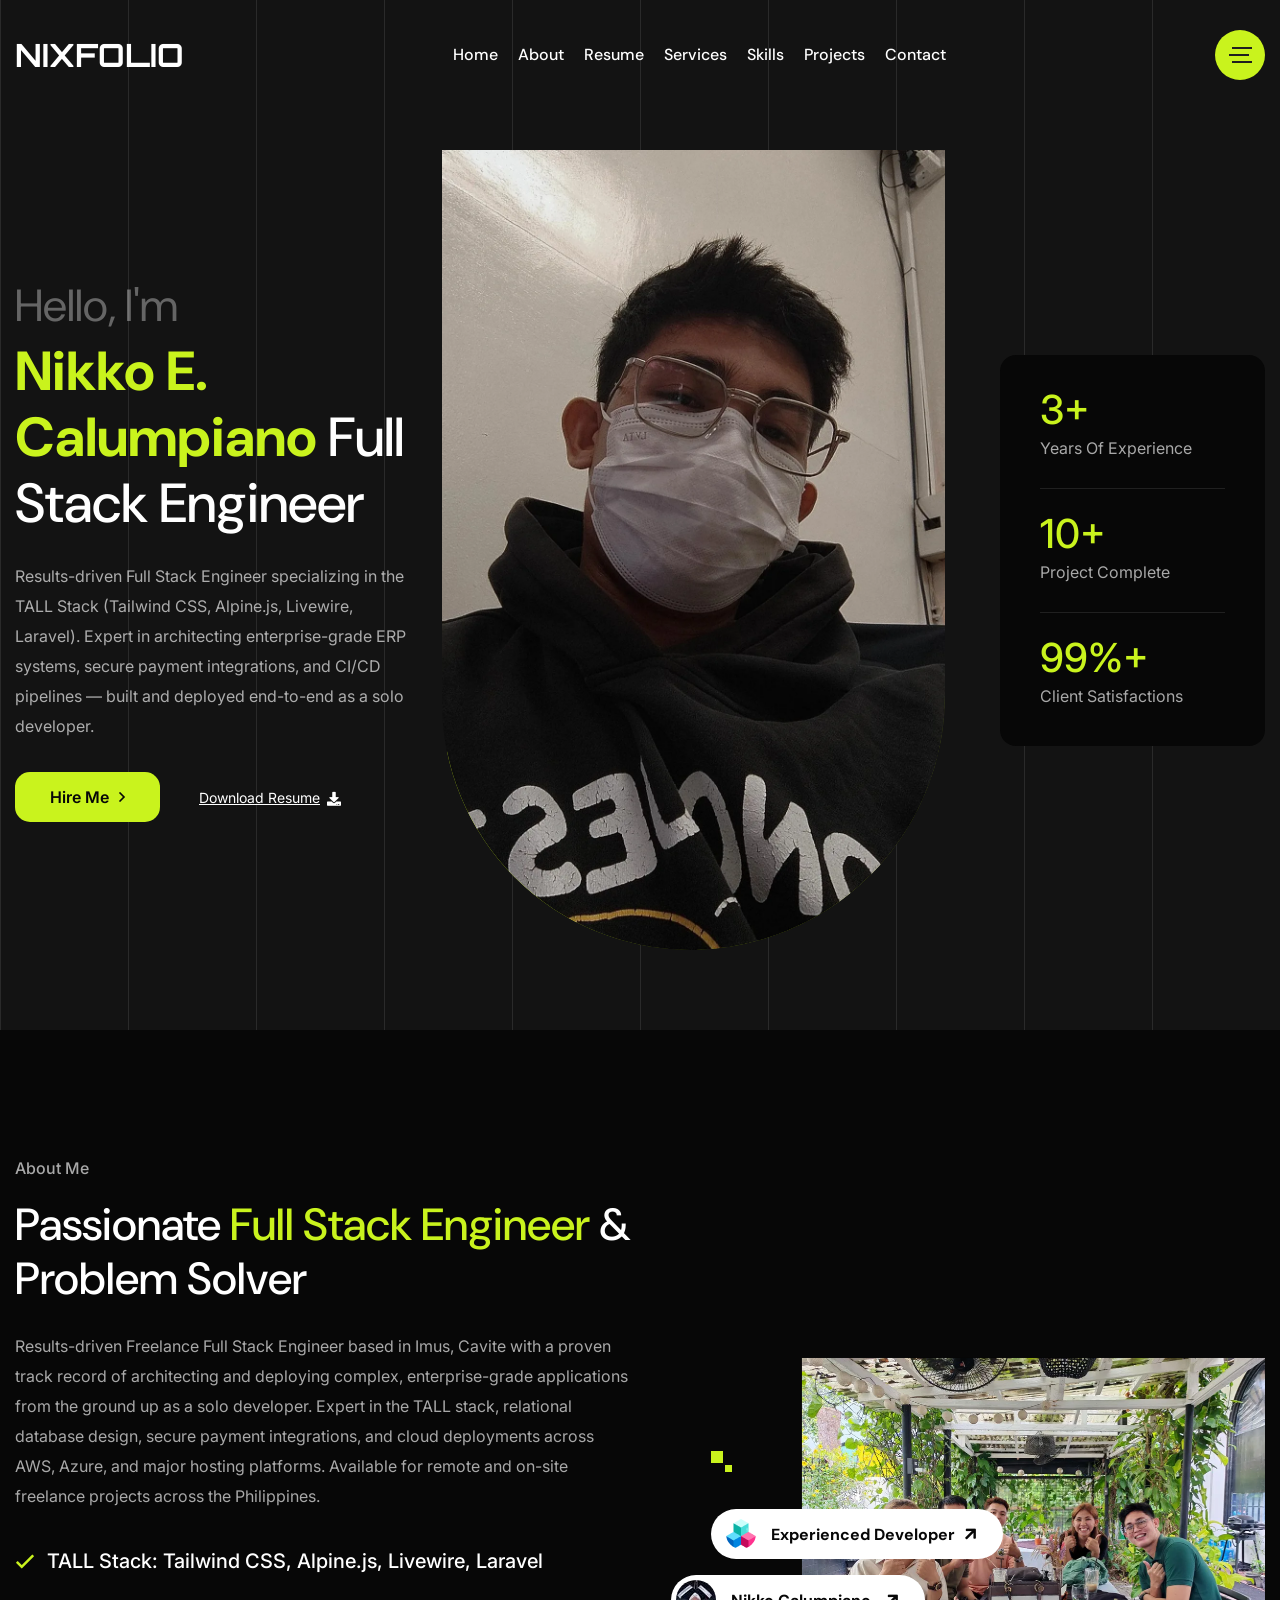
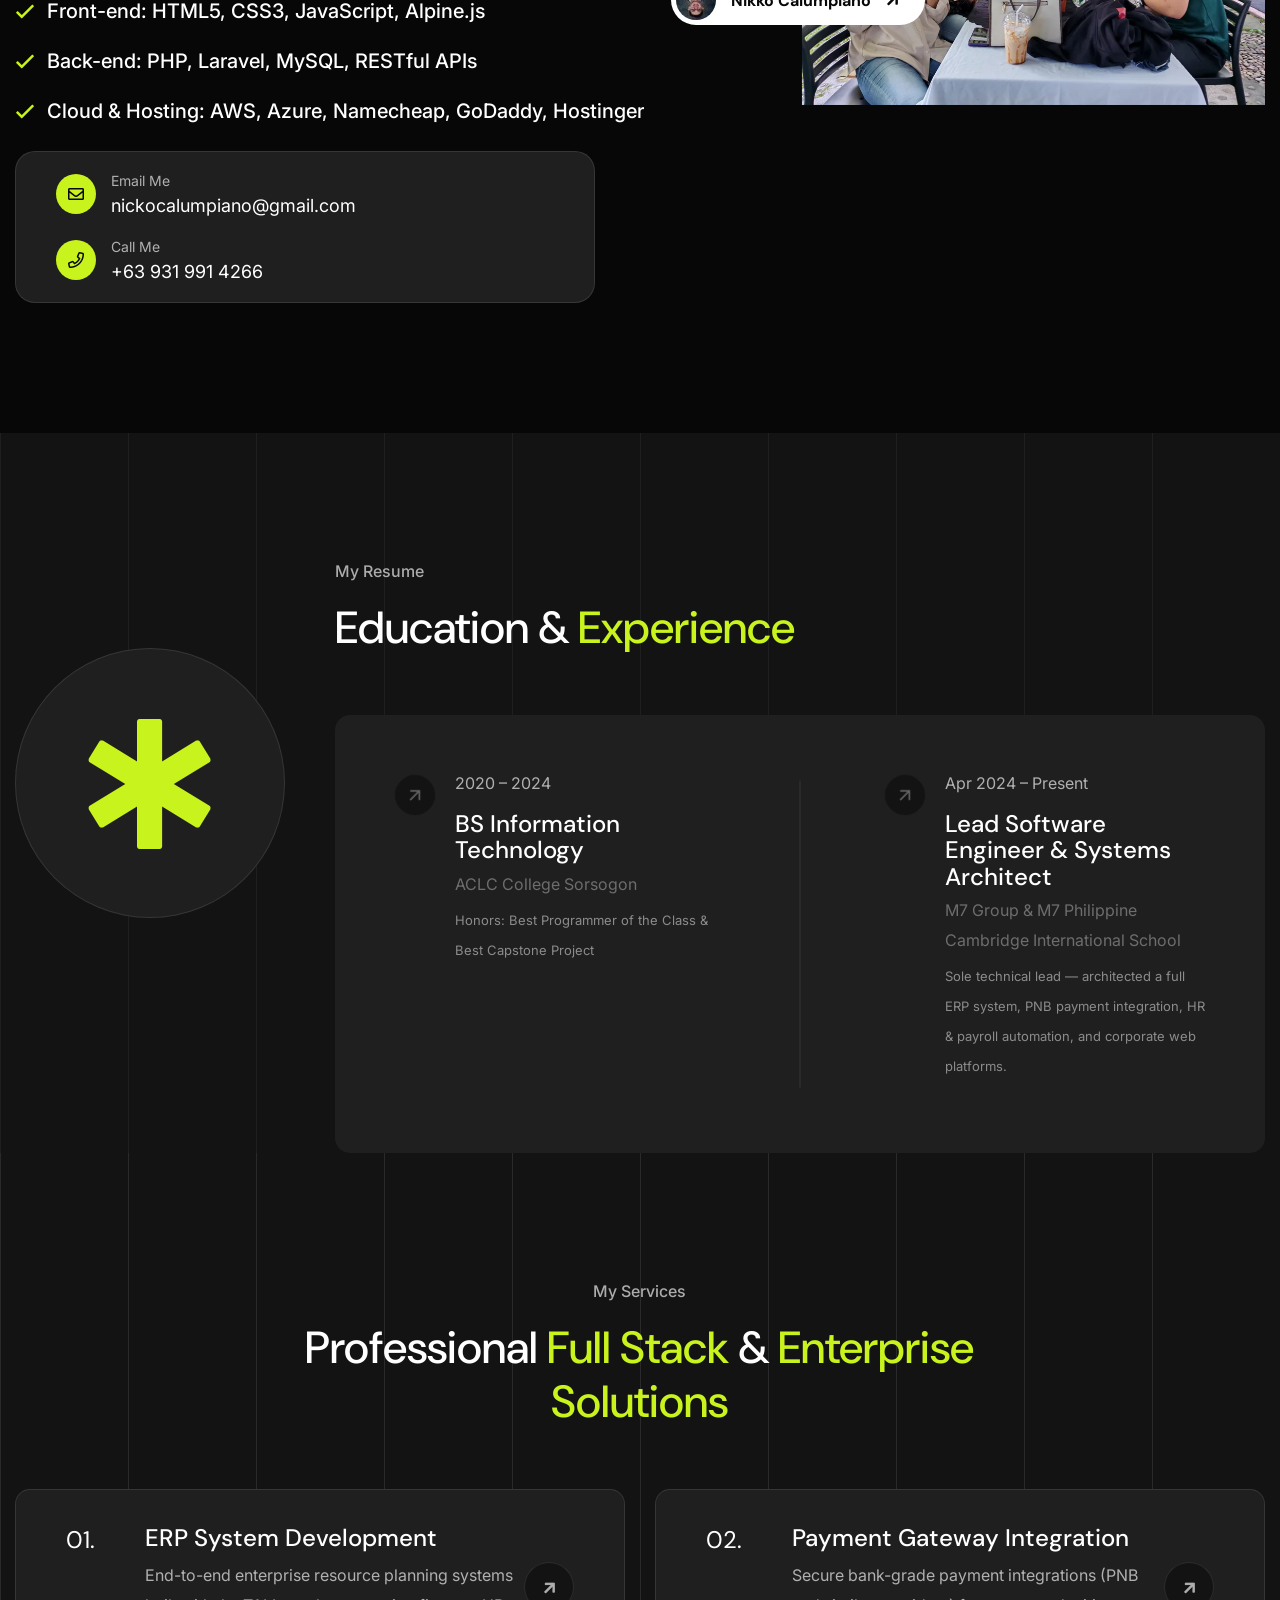
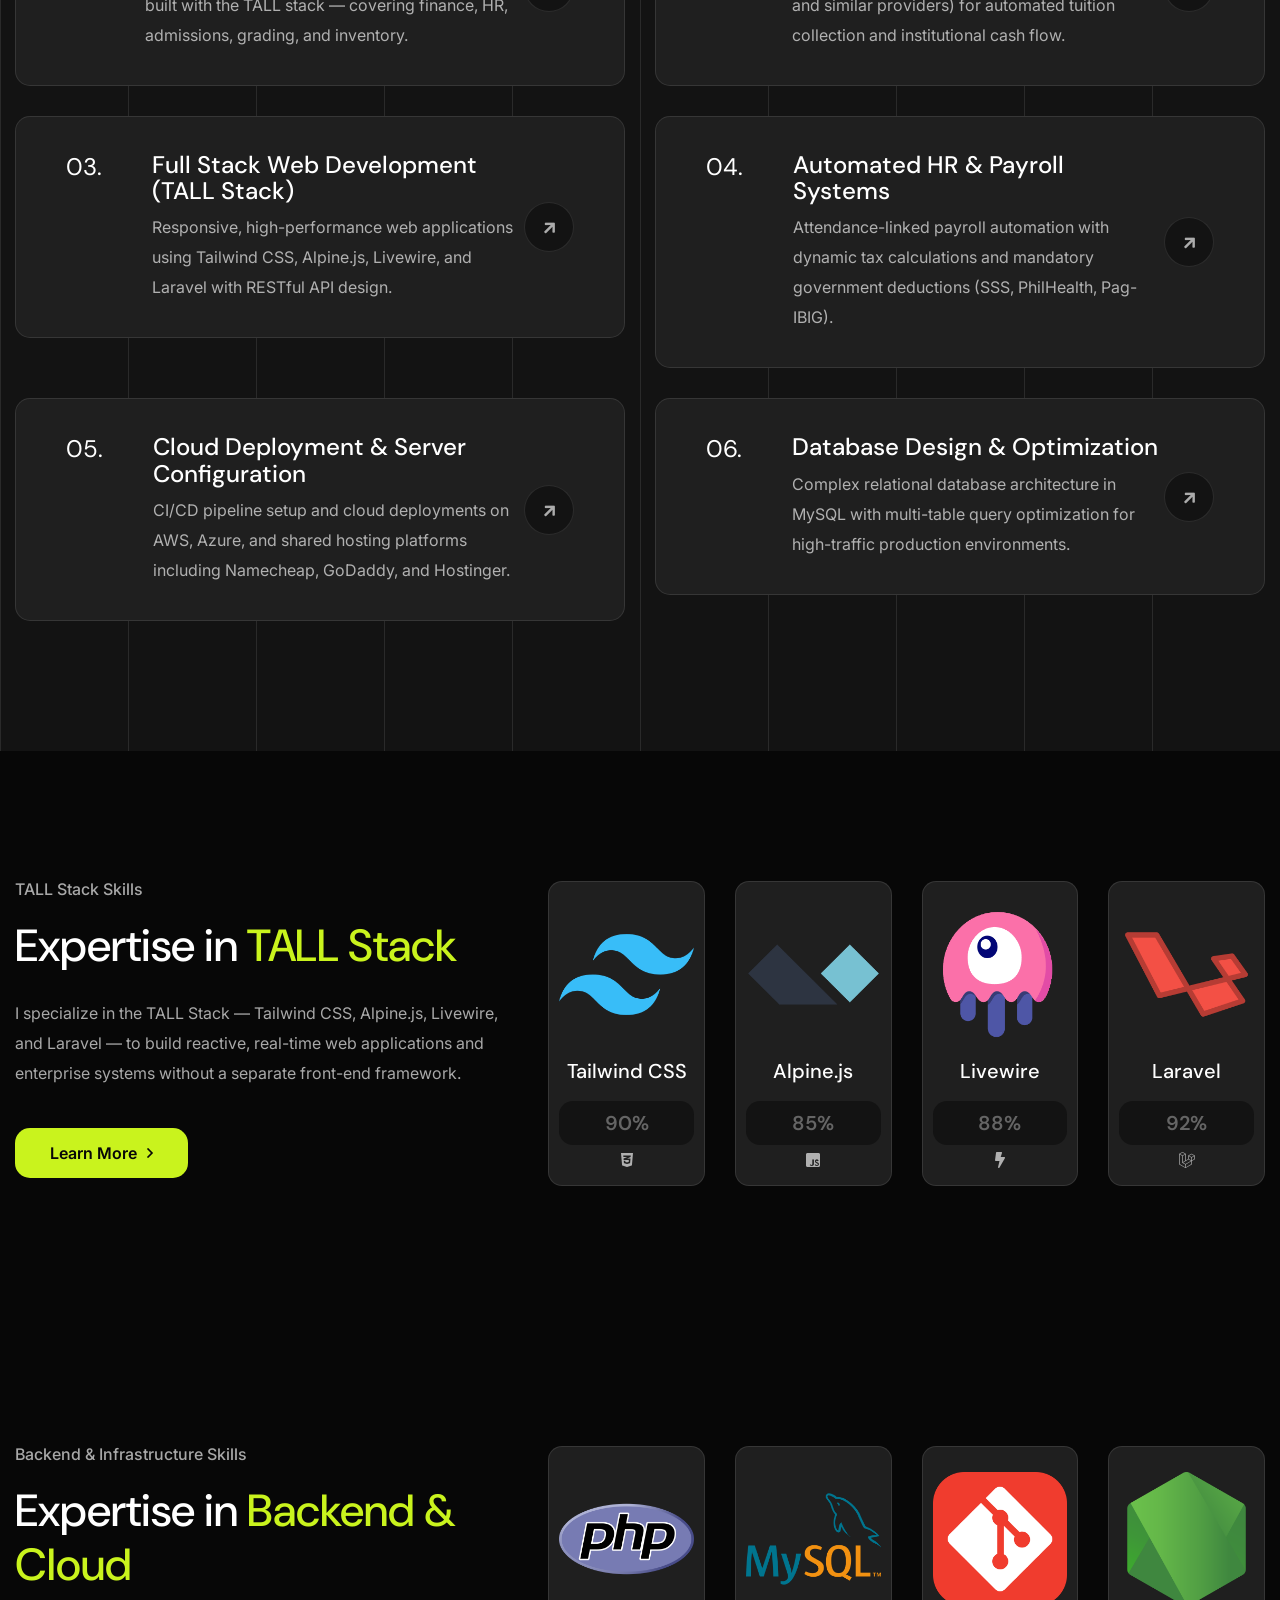
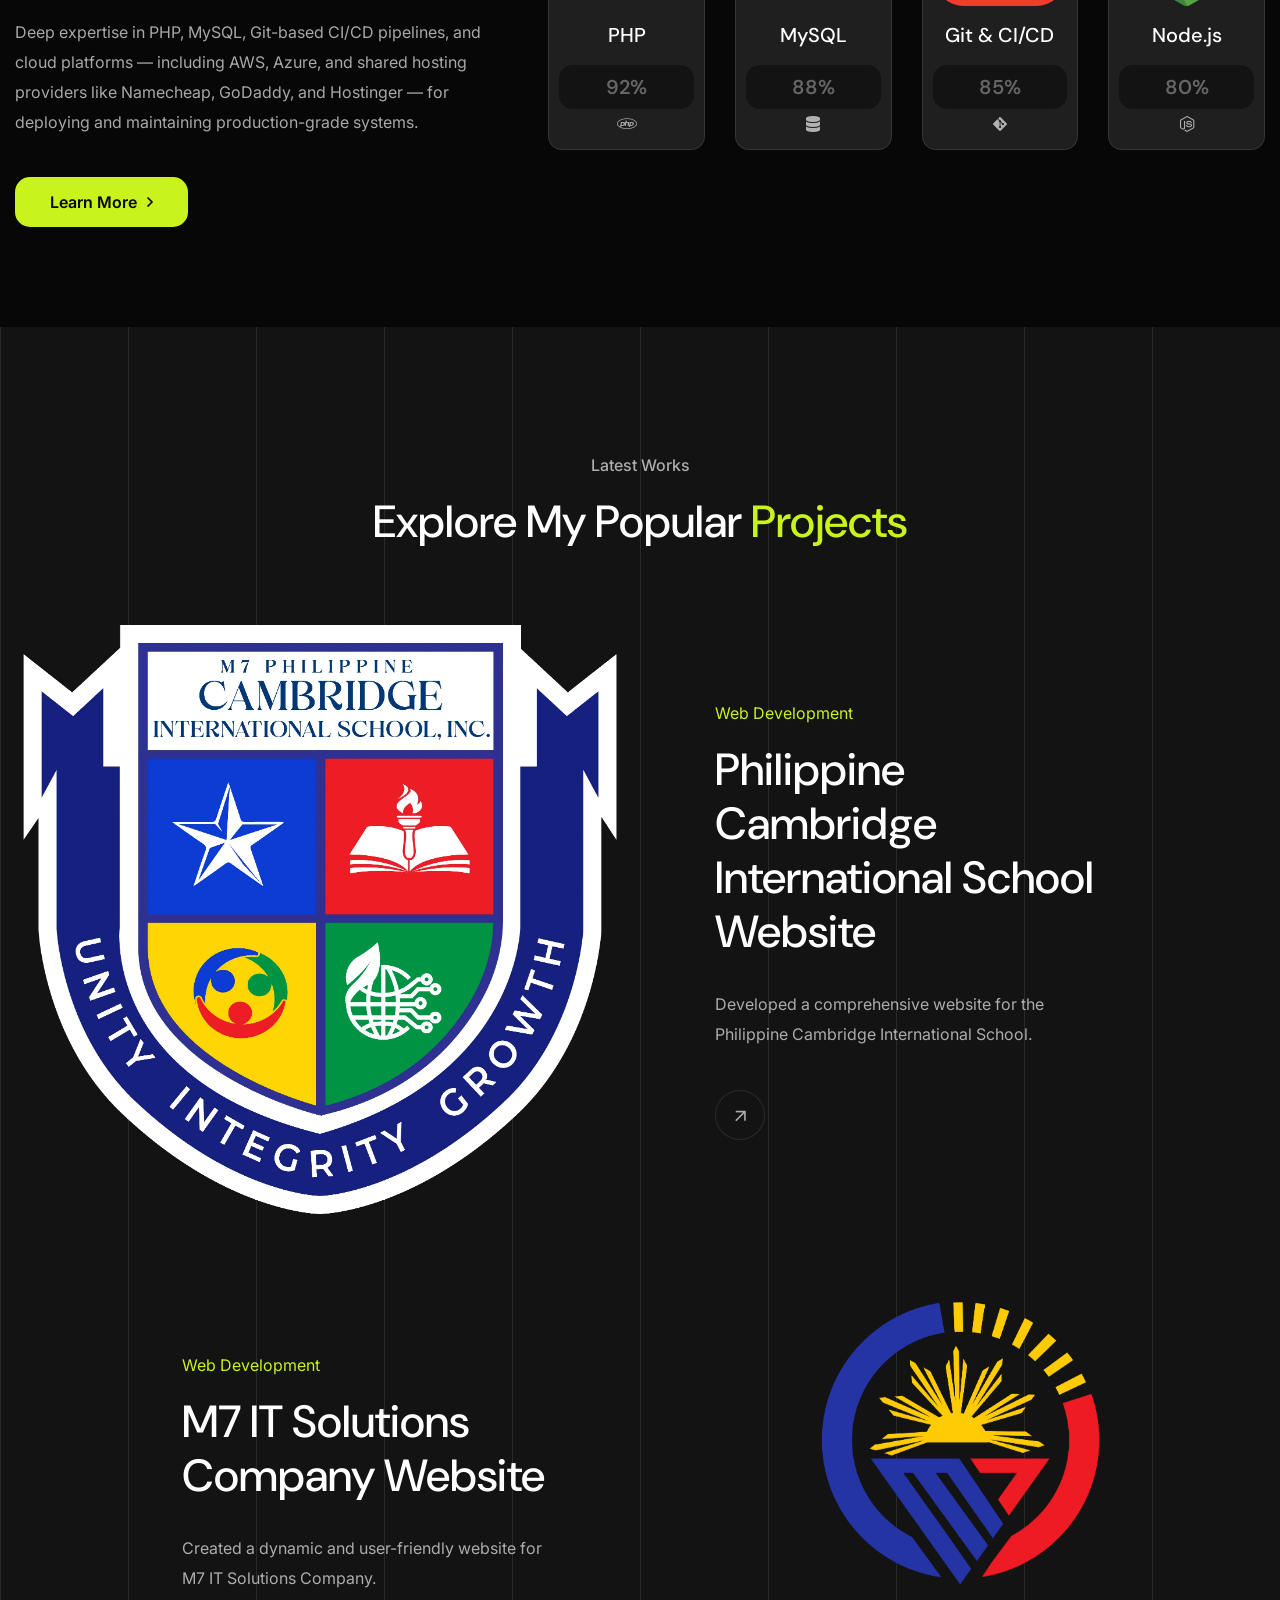
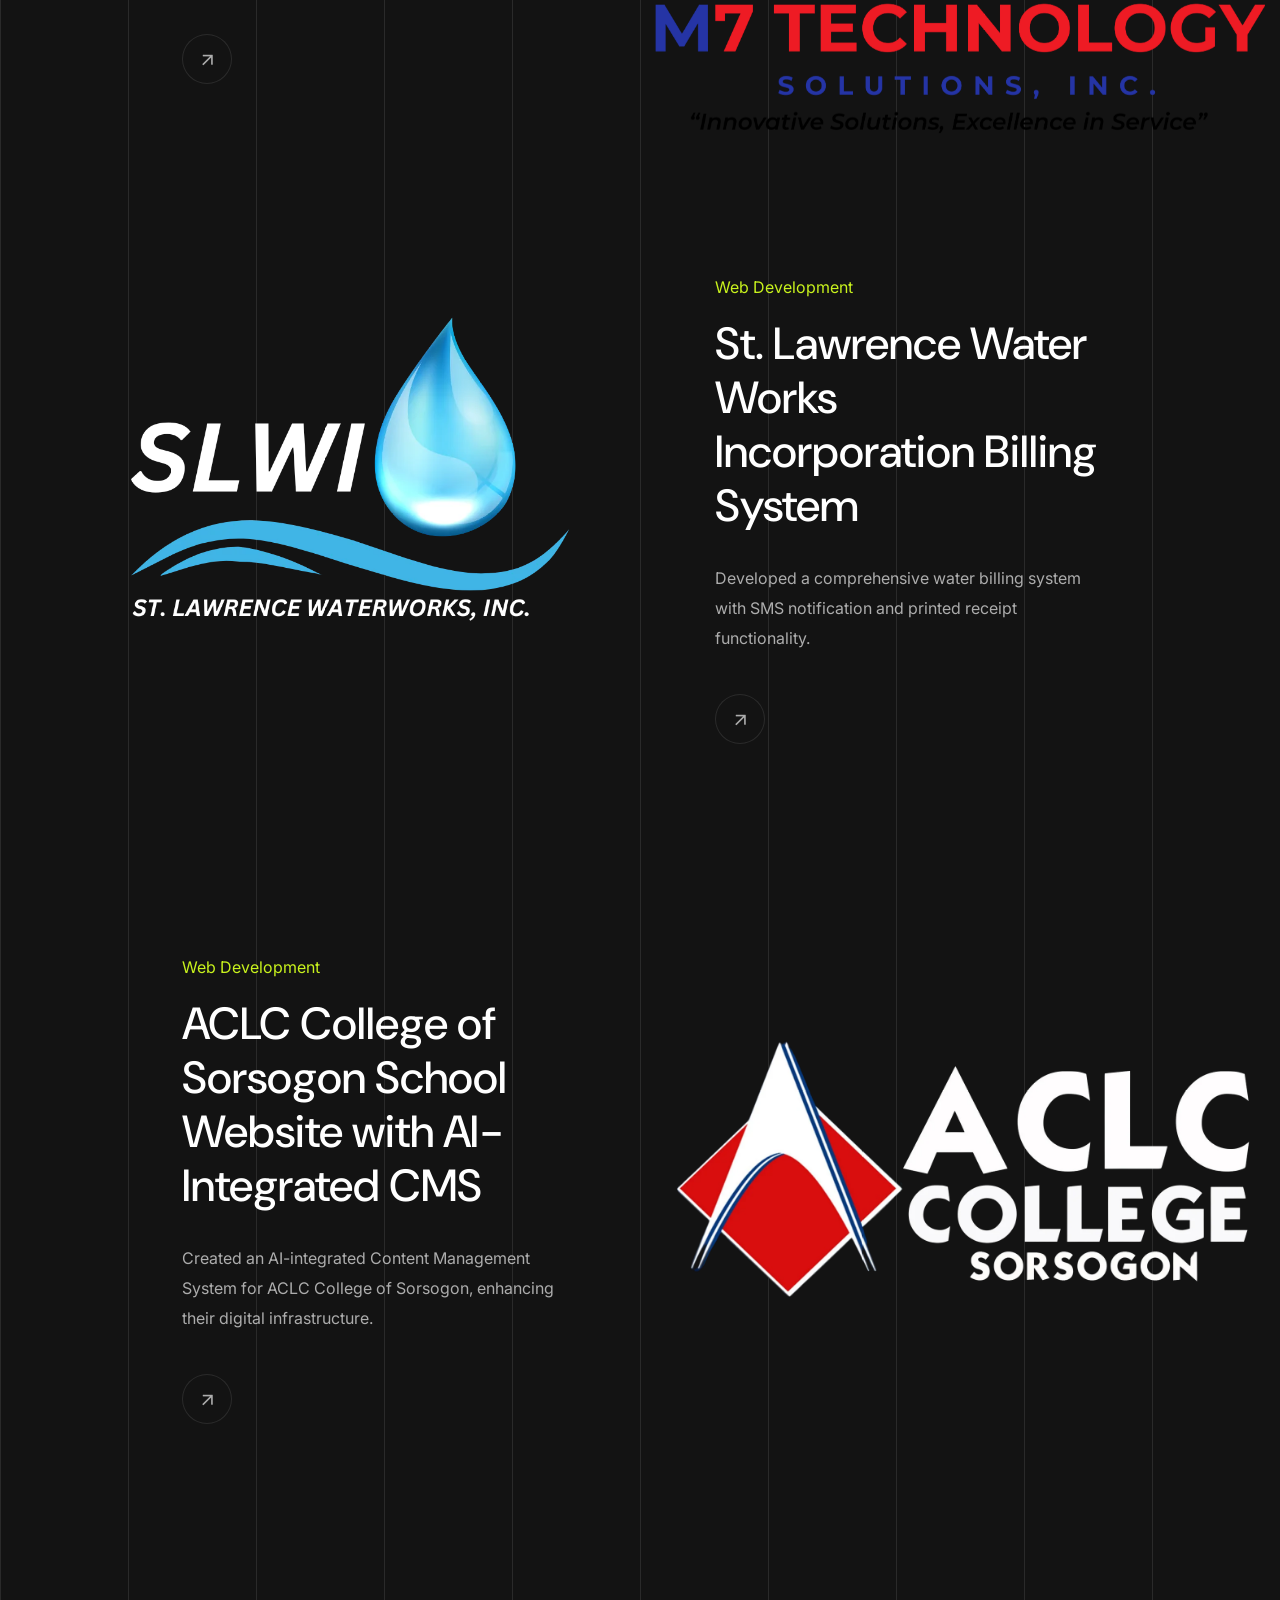
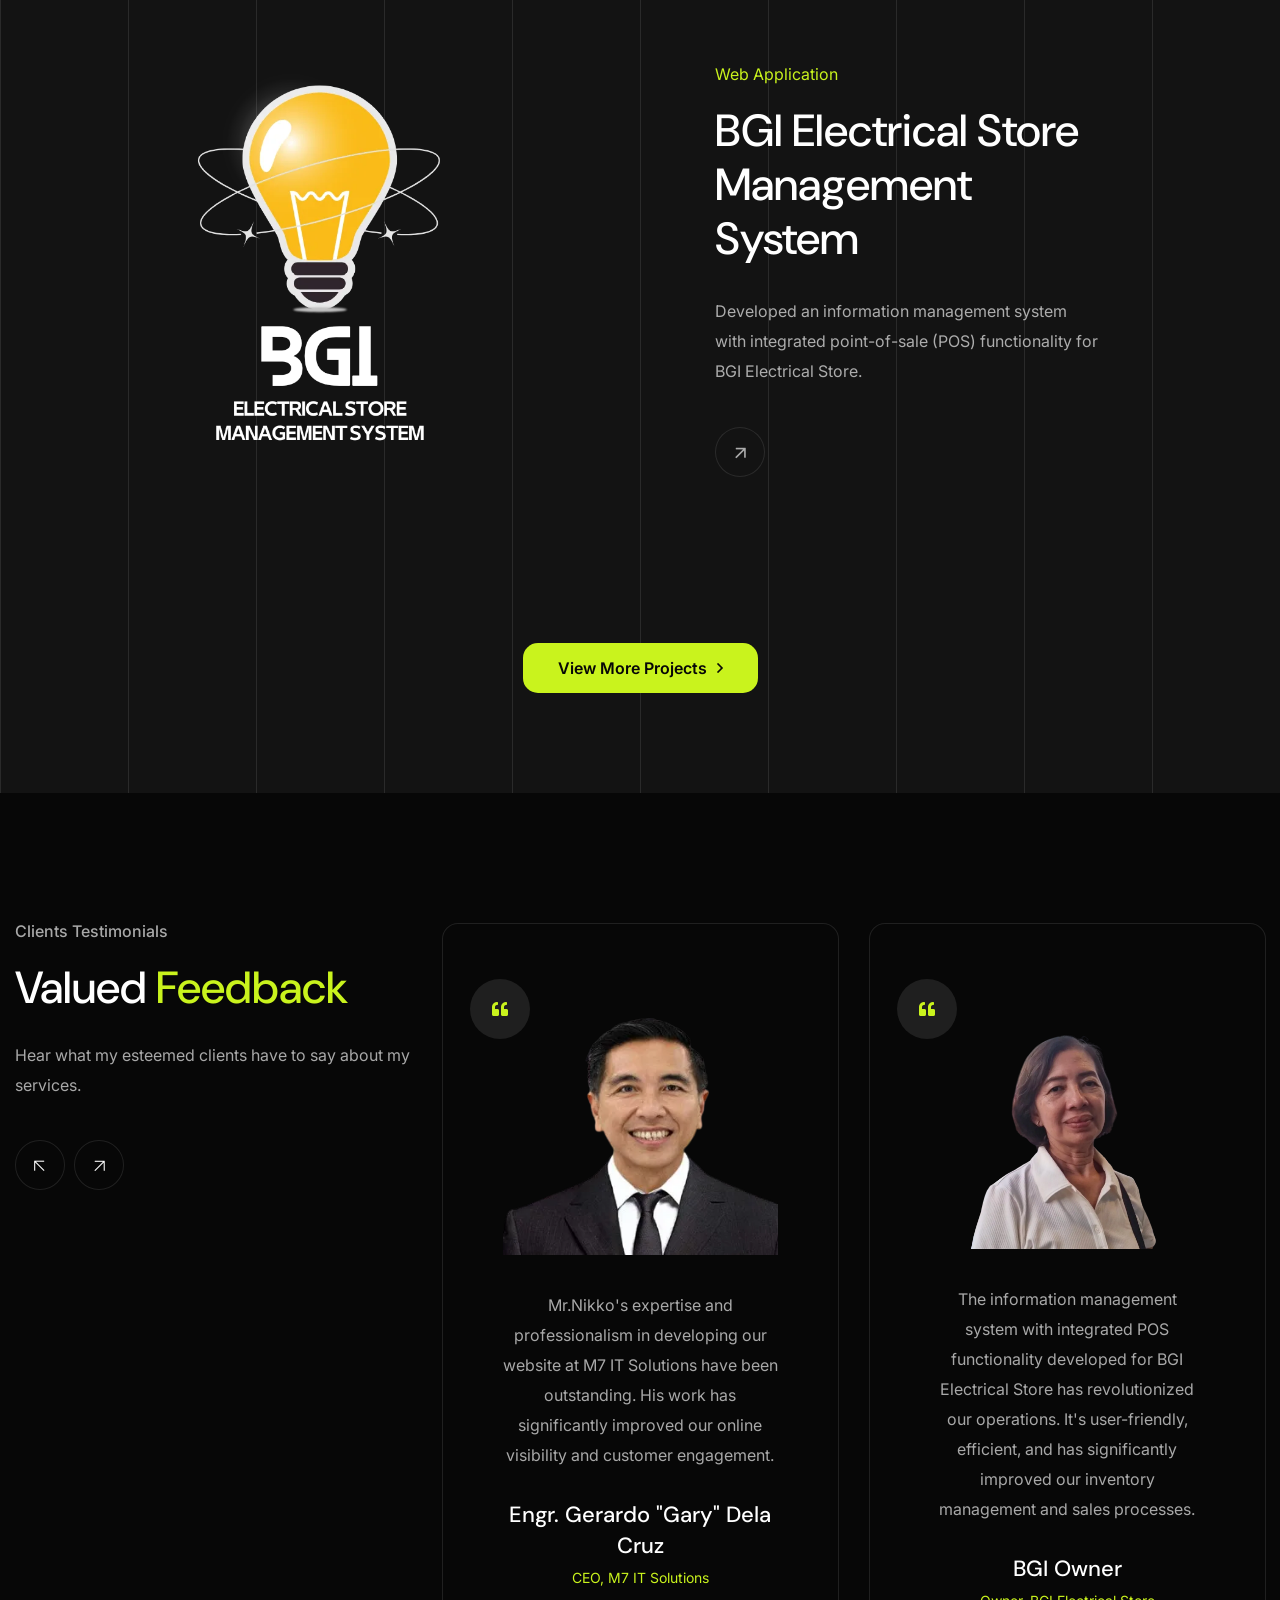
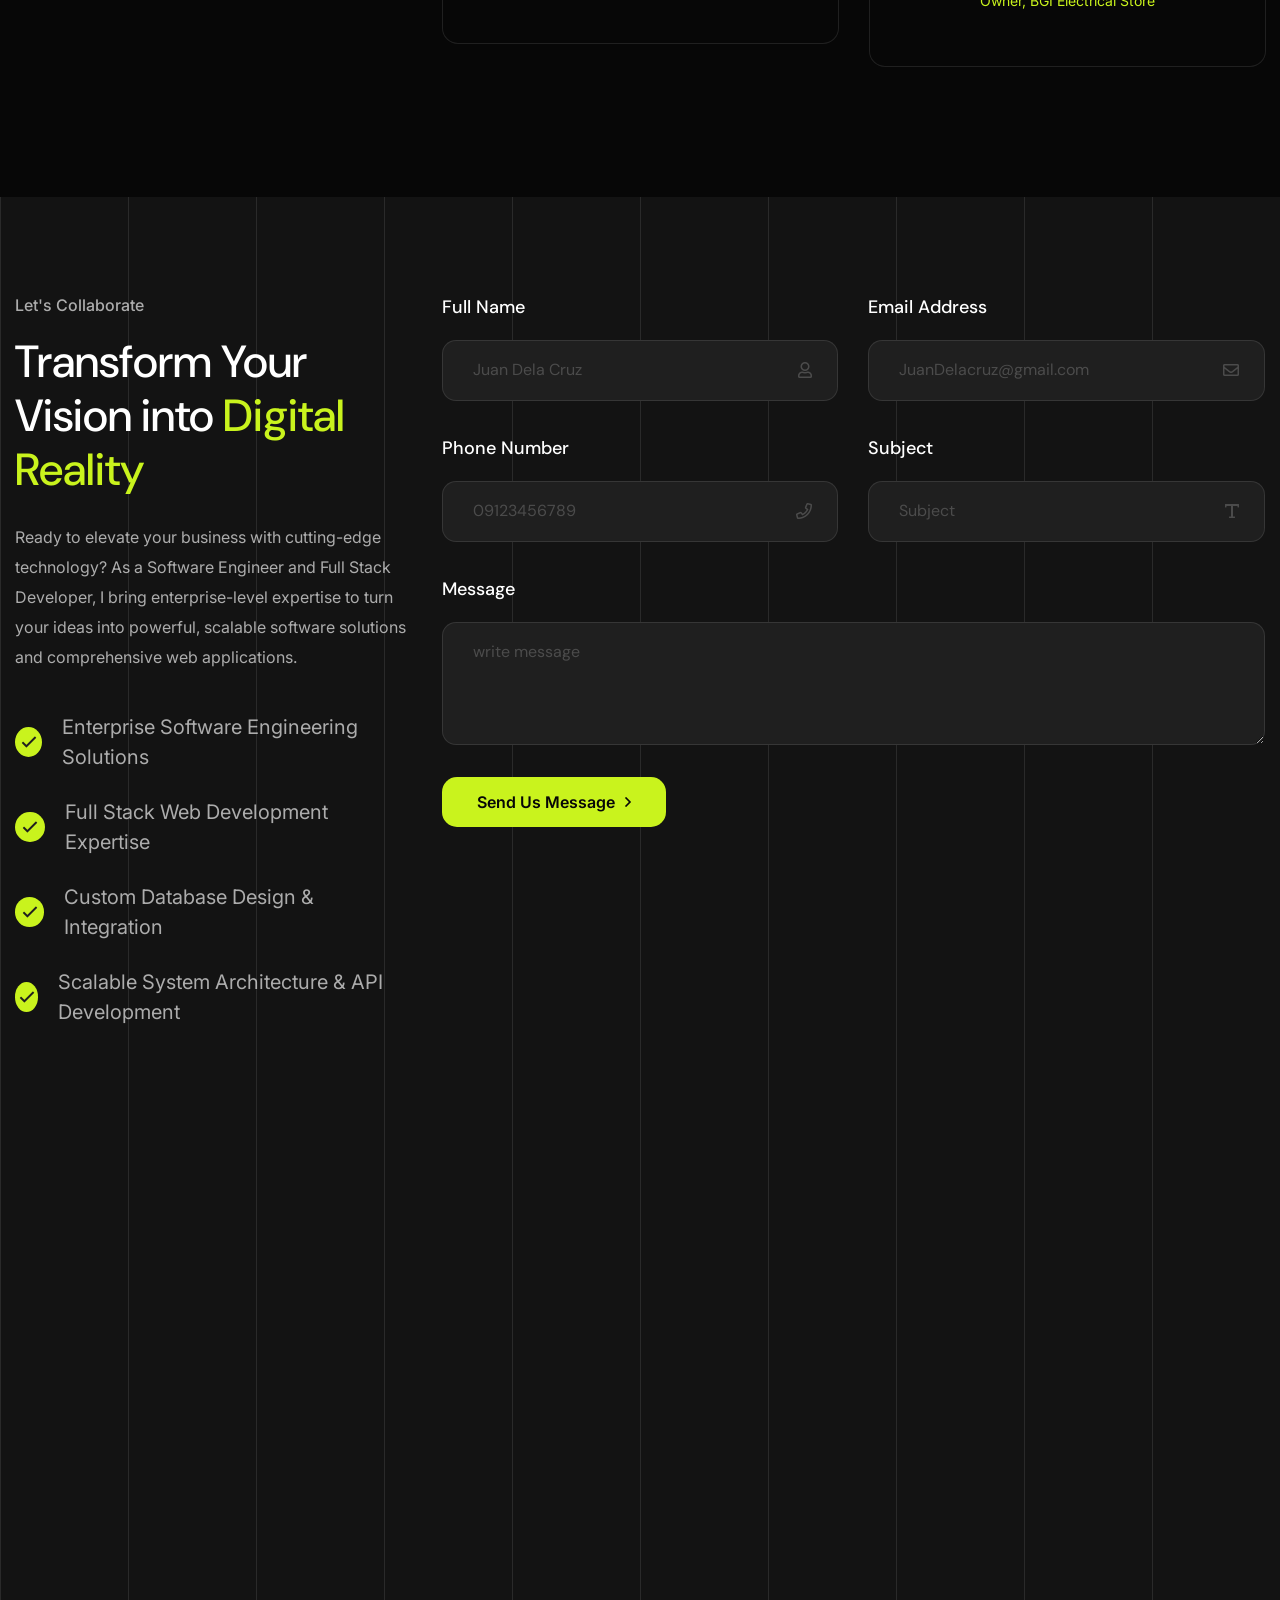
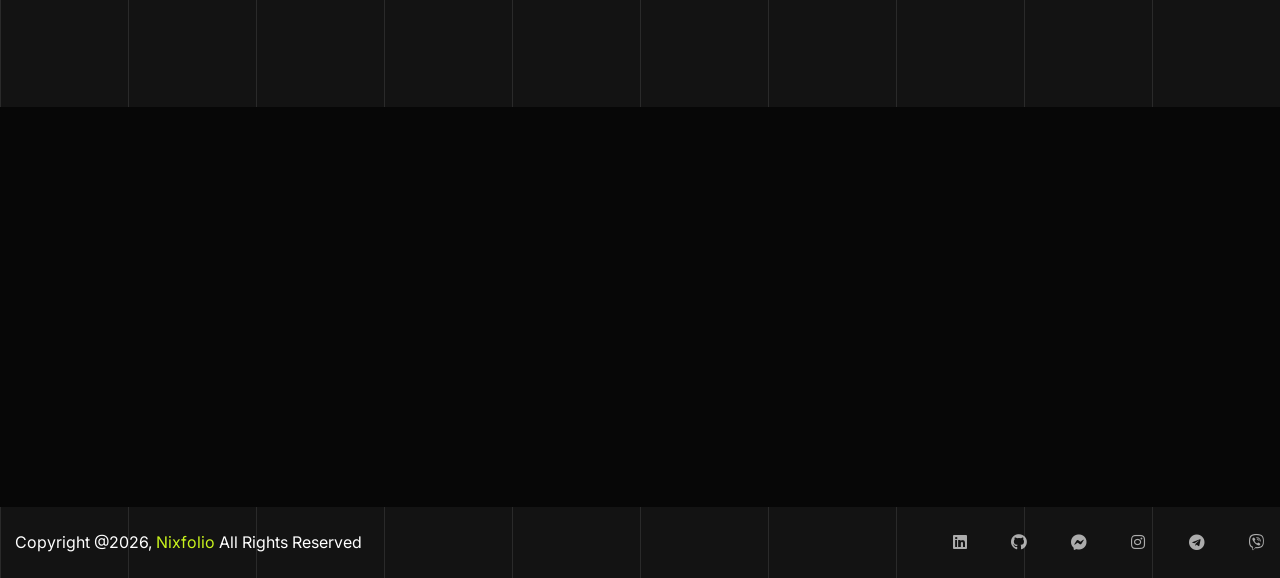
==== commit 2abe6aec: "Update portfolio — SEO, performance, newsletter, UI - SEO: Added 7 certificates (hasCredential) to S" ====
--- a/index.html
+++ b/index.html
@@ -63,6 +63,58 @@
       },
       "knowsAbout": ["Laravel", "Livewire", "Alpine.js", "Tailwind CSS", "PHP", "MySQL", "ERP Systems", "Payment Gateway Integration", "CI/CD", "AWS", "Azure"],
       "award": ["Best Programmer of the Class 2024 — ACLC College Sorsogon", "Best Capstone Project 2024 — ACLC College Sorsogon"],
+      "hasCredential": [
+        {
+          "@type": "EducationalOccupationalCredential",
+          "name": "The Full Stack Web Development Bootcamp (Frontend & Backend)",
+          "credentialCategory": "Certificate of Completion",
+          "recognizedBy": { "@type": "Organization", "name": "Udemy" },
+          "url": "https://ude.my/UC-e5826b23-cb33-4f1d-8afb-462a556279f1",
+          "dateCreated": "2023-12-05"
+        },
+        {
+          "@type": "EducationalOccupationalCredential",
+          "name": "PHP Laravel: Build Amazing Streaming Service",
+          "credentialCategory": "Certificate of Completion",
+          "recognizedBy": { "@type": "Organization", "name": "Udemy" },
+          "url": "https://ude.my/UC-ea5a0db9-01dc-4de3-84fc-75f3f8a797a4"
+        },
+        {
+          "@type": "EducationalOccupationalCredential",
+          "name": "JavaScript Fundamentals to Advanced: Full Stack Development",
+          "credentialCategory": "Certificate of Completion",
+          "recognizedBy": { "@type": "Organization", "name": "Udemy" },
+          "url": "https://ude.my/UC-e7a454ce-82c5-4518-9c79-c502ecc01777"
+        },
+        {
+          "@type": "EducationalOccupationalCredential",
+          "name": "Learn PHP and MySQL for Web Application and Web Development",
+          "credentialCategory": "Certificate of Completion",
+          "recognizedBy": { "@type": "Organization", "name": "Udemy" },
+          "url": "https://ude.my/UC-2938ea9e-9216-4324-a1a0-1c0e1af9acff"
+        },
+        {
+          "@type": "EducationalOccupationalCredential",
+          "name": "HTML, JavaScript, & Bootstrap - Certification Course",
+          "credentialCategory": "Certificate of Completion",
+          "recognizedBy": { "@type": "Organization", "name": "Udemy" },
+          "url": "https://ude.my/UC-3e30b47d-f711-481b-a2c8-8c82bea05b0b"
+        },
+        {
+          "@type": "EducationalOccupationalCredential",
+          "name": "Microsoft Office and Google Workspace Masterclass",
+          "credentialCategory": "Certificate of Completion",
+          "recognizedBy": { "@type": "Organization", "name": "Udemy" },
+          "url": "https://ude.my/UC-f531ae1d-378b-4d4f-b34d-47e116e73097"
+        },
+        {
+          "@type": "EducationalOccupationalCredential",
+          "name": "Best Practice for Security on the Cloud",
+          "credentialCategory": "Certificate of Completion",
+          "recognizedBy": { "@type": "Organization", "name": "Alibaba Cloud Academy" },
+          "dateCreated": "2024-01-17"
+        }
+      ],
       "sameAs": [
         "https://github.com/nixthephdev",
         "https://www.linkedin.com/in/nikko-calumpiano-94a378250/",
@@ -75,6 +127,20 @@
     <!-- Google Search Console Verification -->
     <meta name="google-site-verification" content="dnlDxbhjdf6AR2G0pbCnzjPbAcVury0iSv-YFqtGXS8">
 
+    <!-- Preconnect to external origins -->
+    <link rel="preconnect" href="https://fonts.googleapis.com">
+    <link rel="preconnect" href="https://fonts.gstatic.com" crossorigin>
+    <link rel="preconnect" href="https://www.googletagmanager.com">
+
+    <!-- Google Fonts (non-blocking, replaces @import in style.css) -->
+    <link rel="stylesheet" href="https://fonts.googleapis.com/css2?family=DM+Sans:wght@400;500;700&family=Inter:wght@400;500&family=Orbitron:wght@700&display=swap">
+
+    <!-- Preload LCP image (responsive: mobile gets 540px version, desktop gets full) -->
+    <link rel="preload" as="image" fetchpriority="high"
+          href="assets/images/hero/me_casual.webp"
+          imagesrcset="assets/images/hero/me_casual_mobile.webp 540w, assets/images/hero/me_casual.webp 1081w"
+          imagesizes="(max-width: 768px) 100vw, 575px">
+
     <!-- Google Analytics GA4 -->
     <script async src="https://www.googletagmanager.com/gtag/js?id=G-5PQ74DNRFG"></script>
     <script>
@@ -87,23 +153,40 @@
     <!-- Favicon Icon -->
     <link rel="shortcut icon" href="assets/images/favicon.png" type="image/x-icon">
 
-    <!-- Flaticon -->
-    <link rel="stylesheet" href="assets/css/flaticon.min.css">
-    <!-- Font Awesome -->
-    <link rel="stylesheet" href="assets/css/fontawesome-5.14.0.min.css">
     <!-- Bootstrap -->
     <link rel="stylesheet" href="assets/css/bootstrap.min.css">
-    <!-- Magnific Popup -->
-    <link rel="stylesheet" href="assets/css/magnific-popup.min.css">
-    <!-- Nice Select -->
-    <link rel="stylesheet" href="assets/css/nice-select.min.css">
-    <!-- Animate -->
-    <link rel="stylesheet" href="assets/css/animate.min.css">
-    <!-- Slick -->
-    <link rel="stylesheet" href="assets/css/slick.min.css">
     <!-- Main Style -->
     <link rel="stylesheet" href="assets/css/style.css">
 
+    <!-- Non-critical CSS deferred (loads async, no render-blocking) -->
+    <link rel="stylesheet" href="assets/css/flaticon.min.css" media="print" onload="this.media='all'">
+    <link rel="stylesheet" href="assets/css/fontawesome-5.14.0.min.css" media="print" onload="this.media='all'">
+    <link rel="stylesheet" href="assets/css/nice-select.min.css" media="print" onload="this.media='all'">
+    <link rel="stylesheet" href="assets/css/animate.min.css" media="print" onload="this.media='all'">
+    <link rel="stylesheet" href="assets/css/slick.min.css" media="print" onload="this.media='all'">
+    <noscript>
+        <link rel="stylesheet" href="assets/css/flaticon.min.css">
+        <link rel="stylesheet" href="assets/css/fontawesome-5.14.0.min.css">
+        <link rel="stylesheet" href="assets/css/nice-select.min.css">
+        <link rel="stylesheet" href="assets/css/animate.min.css">
+        <link rel="stylesheet" href="assets/css/slick.min.css">
+    </noscript>
+
+    <style>
+        @keyframes hire-pulse {
+            0%   { box-shadow: 0 0 0 0 rgba(255,255,255,0.55), 0 0 18px 4px rgba(255,255,255,0.18); transform: scale(1); }
+            50%  { box-shadow: 0 0 0 10px rgba(255,255,255,0), 0 0 30px 8px rgba(255,255,255,0.28); transform: scale(1.045); }
+            100% { box-shadow: 0 0 0 0 rgba(255,255,255,0), 0 0 18px 4px rgba(255,255,255,0.18); transform: scale(1); }
+        }
+        .hire-me-btn {
+            animation: hire-pulse 1.8s ease-in-out infinite;
+            position: relative;
+        }
+        .hire-me-btn:hover {
+            animation: none;
+            transform: scale(1.06);
+        }
+    </style>
 </head>
 
 <body class="home-one">
@@ -148,7 +231,7 @@
 
                                     <!-- Toggle Button -->
                                     <button type="button" class="navbar-toggle me-4" data-bs-toggle="collapse"
-                                        data-bs-target=".navbar-collapse">
+                                        data-bs-target=".navbar-collapse" aria-label="Toggle navigation" aria-expanded="false">
                                         <span class="icon-bar"></span>
                                         <span class="icon-bar"></span>
                                         <span class="icon-bar"></span>
@@ -176,8 +259,8 @@
                         <div class="menu-btns">
                             <!-- menu sidbar -->
                             <div class="menu-sidebar">
-                                <button>
-                                    <img src="assets/images/shape/sidebar-tottler.svg" alt="Toggler">
+                                <button aria-label="Open contact sidebar">
+                                    <img src="assets/images/shape/sidebar-tottler.svg" alt="" aria-hidden="true">
                                 </button>
                             </div>
                         </div>
@@ -194,7 +277,7 @@
         <!-- Hidden Sidebar -->
         <section class="hidden-bar">
             <div class="inner-box text-center">
-                <div class="cross-icon"><span class="fa fa-times"></span></div>
+                <div class="cross-icon"><button class="cross-btn" aria-label="Close sidebar"><span class="fa fa-times" aria-hidden="true"></span></button></div>
                 <div class="title">
                     <h4>Get In Touch</h4>
                 </div>
@@ -220,12 +303,12 @@
 
                 <!--Social Icons-->
                 <div class="social-style-one">
-                    <a href="https://www.linkedin.com/in/nikko-calumpiano-94a378250/" target="_blank"><i class="fab fa-linkedin"></i></a>
-                    <a href="https://github.com/nixthephdev" target="_blank"><i class="fab fa-github"></i></a>
-                    <a href="https://m.me/neekoxyz" target="_blank"><i class="fab fa-facebook-messenger"></i></a>
-                    <a href="https://www.instagram.com/neekoxyz" target="_blank"><i class="fab fa-instagram"></i></a>
-                    <a href="https://web.telegram.org/k/#@Nixlopez" target="_blank"><i class="fab fa-telegram"></i></a>
-                    <a href="viber://chat?number=%2B639319914266" target="_blank"><i class="fab fa-viber"></i></a>
+                    <a href="https://www.linkedin.com/in/nikko-calumpiano-94a378250/" target="_blank" aria-label="LinkedIn profile"><i class="fab fa-linkedin" aria-hidden="true"></i></a>
+                    <a href="https://github.com/nixthephdev" target="_blank" aria-label="GitHub profile"><i class="fab fa-github" aria-hidden="true"></i></a>
+                    <a href="https://m.me/neekoxyz" target="_blank" aria-label="Facebook Messenger"><i class="fab fa-facebook-messenger" aria-hidden="true"></i></a>
+                    <a href="https://www.instagram.com/neekoxyz" target="_blank" aria-label="Instagram profile"><i class="fab fa-instagram" aria-hidden="true"></i></a>
+                    <a href="https://web.telegram.org/k/#@Nixlopez" target="_blank" aria-label="Telegram"><i class="fab fa-telegram" aria-hidden="true"></i></a>
+                    <a href="viber://chat?number=%2B639319914266" target="_blank" aria-label="Viber"><i class="fab fa-viber" aria-hidden="true"></i></a>
                 </div>
             </div>
         </section>
@@ -243,10 +326,8 @@
                                 Livewire, Laravel). Expert in architecting enterprise-grade ERP systems, secure payment
                                 integrations, and CI/CD pipelines — built and deployed end-to-end as a solo developer.</p>
                             <div class="hero-btns">
-                                <a href="#contact" class="theme-btn scroll-to-target">Hire Me <i
-                                                class="far fa-angle-right"></i></a>
-                                <a href="assets/files/resume.pdf" download class="read-more">Download Resume <i
-                                                class="far fa-angle-right"></i></a>
+                                <a href="#contact" class="theme-btn scroll-to-target hire-me-btn">Hire Me <i class="far fa-angle-right" aria-hidden="true"></i></a>
+                                <a href="assets/files/resume.pdf" download class="read-more">Download Resume <i class="fas fa-download" aria-hidden="true"></i></a>
                             </div>
                         </div>
                     </div>
@@ -269,7 +350,12 @@
                     <div class="col-lg-5">
                         <div class="author-image-part wow fadeIn delay-0-3s">
                             <div class="bg-circle"></div>
-                            <img src="assets/images/hero/me_casual.jpg" alt="Nikko Calumpiano - Best Full Stack Software Engineer in Sorsogon Philippines">
+                            <img src="assets/images/hero/me_casual.webp"
+                                 srcset="assets/images/hero/me_casual_mobile.webp 540w, assets/images/hero/me_casual.webp 1081w"
+                                 sizes="(max-width: 768px) 100vw, 575px"
+                                 alt="Nikko Calumpiano - Best Full Stack Software Engineer in Sorsogon Philippines"
+                                 fetchpriority="high" width="1081" height="1669"
+                                 style="max-height: 800px; object-fit: cover; object-position: top center;">
                             <div class="progress-shape">
                                 <img src="assets/images/hero/progress-shape.png" alt="Progress">
                             </div>
@@ -329,14 +415,14 @@
                         </div>
                         <div class="col-lg-5">
                             <div class="about-image-part wow fadeInUp delay-0-3s">
-                                <img src="assets/images/hero/me6.jpeg" alt="Nikko Calumpiano - Full Stack Software Developer and Web Developer from Sorsogon Philippines" style="border-radius: 0;">
+                                <img src="assets/images/hero/me6.webp" alt="Nikko Calumpiano - Full Stack Software Developer and Web Developer from Sorsogon Philippines" style="border-radius: 0;" loading="lazy">
                                 <div class="about-btn btn-one wow fadeInRight delay-0-4s">
-                                    <img src="assets/images/about/btn-image1.png" alt="Image">
+                                    <img src="assets/images/about/btn-image1.png" alt="Image" loading="lazy">
                                     <h6>Experienced Developer</h6>
                                     <i class="fas fa-arrow-right"></i>
                                 </div>
                                 <div class="about-btn btn-two wow fadeInRight delay-0-5s">
-                                    <img src="assets/images/hero/me3.jpg" alt="Nikko Calumpiano - TALL Stack Web Developer Philippines">
+                                    <img src="assets/images/hero/me3.webp" alt="Nikko Calumpiano - TALL Stack Web Developer Philippines" loading="lazy">
                                     <h6>Nikko Calumpiano</h6>
                                     <i class="fas fa-arrow-right"></i>
                                 </div>
@@ -446,7 +532,7 @@
                             <h4>ERP System Development</h4>
                             <p>End-to-end enterprise resource planning systems built with the TALL stack — covering finance, HR, admissions, grading, and inventory.</p>
                         </div>
-                        <a href="#contact" class="details-btn"><i class="fas fa-arrow-right"></i></a>
+                        <a href="#contact" class="details-btn" aria-label="Inquire about ERP System Development"><i class="fas fa-arrow-right" aria-hidden="true"></i></a>
                     </div>
                 </div>
                 <div class="col-lg-6">
@@ -456,7 +542,7 @@
                             <h4>Payment Gateway Integration</h4>
                             <p>Secure bank-grade payment integrations (PNB and similar providers) for automated tuition collection and institutional cash flow.</p>
                         </div>
-                        <a href="#contact" class="details-btn"><i class="fas fa-arrow-right"></i></a>
+                        <a href="#contact" class="details-btn" aria-label="Inquire about Payment Gateway Integration"><i class="fas fa-arrow-right" aria-hidden="true"></i></a>
                     </div>
                 </div>
                 <div class="col-lg-6">
@@ -466,7 +552,7 @@
                             <h4>Full Stack Web Development (TALL Stack)</h4>
                             <p>Responsive, high-performance web applications using Tailwind CSS, Alpine.js, Livewire, and Laravel with RESTful API design.</p>
                         </div>
-                        <a href="#contact" class="details-btn"><i class="fas fa-arrow-right"></i></a>
+                        <a href="#contact" class="details-btn" aria-label="Inquire about Full Stack Web Development"><i class="fas fa-arrow-right" aria-hidden="true"></i></a>
                     </div>
                 </div>
                 <div class="col-lg-6">
@@ -476,7 +562,7 @@
                             <h4>Automated HR & Payroll Systems</h4>
                             <p>Attendance-linked payroll automation with dynamic tax calculations and mandatory government deductions (SSS, PhilHealth, Pag-IBIG).</p>
                         </div>
-                        <a href="#contact" class="details-btn"><i class="fas fa-arrow-right"></i></a>
+                        <a href="#contact" class="details-btn" aria-label="Inquire about HR & Payroll Systems"><i class="fas fa-arrow-right" aria-hidden="true"></i></a>
                     </div>
                 </div>
                 <div class="col-lg-6">
@@ -486,7 +572,7 @@
                             <h4>Cloud Deployment & Server Configuration</h4>
                             <p>CI/CD pipeline setup and cloud deployments on AWS, Azure, and shared hosting platforms including Namecheap, GoDaddy, and Hostinger.</p>
                         </div>
-                        <a href="#contact" class="details-btn"><i class="fas fa-arrow-right"></i></a>
+                        <a href="#contact" class="details-btn" aria-label="Inquire about Cloud Deployment"><i class="fas fa-arrow-right" aria-hidden="true"></i></a>
                     </div>
                 </div>
                 <div class="col-lg-6">
@@ -496,7 +582,7 @@
                             <h4>Database Design & Optimization</h4>
                             <p>Complex relational database architecture in MySQL with multi-table query optimization for high-traffic production environments.</p>
                         </div>
-                        <a href="#contact" class="details-btn"><i class="fas fa-arrow-right"></i></a>
+                        <a href="#contact" class="details-btn" aria-label="Inquire about Database Design"><i class="fas fa-arrow-right" aria-hidden="true"></i></a>
                     </div>
                 </div>
             </div>
@@ -534,7 +620,7 @@
                             <div class="row">
                                 <div class="col-xl-3 col-lg-4 col-md-3 col-sm-4 col-6">
                                     <div class="skill-item wow fadeInUp delay-0-2s">
-                                        <img src="assets/images/skills/tailwindcss_.png" alt="Tailwind CSS">
+                                        <img src="assets/images/skills/tailwindcss_.png" alt="Tailwind CSS" loading="lazy">
                                         <h5>Tailwind CSS</h5>
                                         <span class="percent">90%</span>
                                         <i class="fab fa-css3-alt"></i>
@@ -542,7 +628,7 @@
                                 </div>
                                 <div class="col-xl-3 col-lg-4 col-md-3 col-sm-4 col-6">
                                     <div class="skill-item wow fadeInUp delay-0-3s">
-                                        <img src="assets/images/skills/alpinejs_.png" alt="Alpine.js">
+                                        <img src="assets/images/skills/alpinejs_.png" alt="Alpine.js" loading="lazy">
                                         <h5>Alpine.js</h5>
                                         <span class="percent">85%</span>
                                         <i class="fab fa-js-square"></i>
@@ -550,7 +636,7 @@
                                 </div>
                                 <div class="col-xl-3 col-lg-4 col-md-3 col-sm-4 col-6">
                                     <div class="skill-item wow fadeInUp delay-0-4s">
-                                        <img src="assets/images/skills/livewire.png" alt="Livewire">
+                                        <img src="assets/images/skills/livewire.png" alt="Livewire" loading="lazy">
                                         <h5>Livewire</h5>
                                         <span class="percent">88%</span>
                                         <i class="fas fa-bolt"></i>
@@ -558,7 +644,7 @@
                                 </div>
                                 <div class="col-xl-3 col-lg-4 col-md-3 col-sm-4 col-6">
                                     <div class="skill-item wow fadeInUp delay-0-5s">
-                                        <img src="assets/images/skills/laravel.png" alt="Laravel">
+                                        <img src="assets/images/skills/laravel.png" alt="Laravel" loading="lazy">
                                         <h5>Laravel</h5>
                                         <span class="percent">92%</span>
                                         <i class="fab fa-laravel"></i>
@@ -603,7 +689,7 @@
                             <div class="row">
                                 <div class="col-xl-3 col-lg-4 col-md-3 col-sm-4 col-6">
                                     <div class="skill-item wow fadeInUp delay-0-2s">
-                                        <img src="assets/images/skills/php.png" alt="PHP">
+                                        <img src="assets/images/skills/php.png" alt="PHP" loading="lazy">
                                         <h5>PHP</h5>
                                         <span class="percent">92%</span>
                                         <i class="fab fa-php"></i>
@@ -611,7 +697,7 @@
                                 </div>
                                 <div class="col-xl-3 col-lg-4 col-md-3 col-sm-4 col-6">
                                     <div class="skill-item wow fadeInUp delay-0-3s">
-                                        <img src="assets/images/skills/mysql.png" alt="MySQL">
+                                        <img src="assets/images/skills/mysql.png" alt="MySQL" loading="lazy">
                                         <h5>MySQL</h5>
                                         <span class="percent">88%</span>
                                         <i class="fas fa-database"></i>
@@ -619,7 +705,7 @@
                                 </div>
                                 <div class="col-xl-3 col-lg-4 col-md-3 col-sm-4 col-6">
                                     <div class="skill-item wow fadeInUp delay-0-4s">
-                                        <img src="assets/images/skills/git_.png" alt="Git & CI/CD">
+                                        <img src="assets/images/skills/git_.png" alt="Git & CI/CD" loading="lazy">
                                         <h5>Git & CI/CD</h5>
                                         <span class="percent">85%</span>
                                         <i class="fab fa-git-alt"></i>
@@ -627,7 +713,7 @@
                                 </div>
                                 <div class="col-xl-3 col-lg-4 col-md-3 col-sm-4 col-6">
                                     <div class="skill-item wow fadeInUp delay-0-5s">
-                                        <img src="assets/images/skills/node-js.png" alt="Node.js">
+                                        <img src="assets/images/skills/node-js.png" alt="Node.js" loading="lazy">
                                         <h5>Node.js</h5>
                                         <span class="percent">80%</span>
                                         <i class="fab fa-node-js"></i>
@@ -664,7 +750,7 @@
             <div class="row align-items-center pb-25">
                 <div class="col-lg-6">
                     <div class="project-image wow fadeInLeft delay-0-2s">
-                        <img src="assets/images/projects/LOGO-with white shadow.png" alt="Project">
+                        <img src="assets/images/projects/LOGO-with white shadow.webp" alt="Project" loading="lazy">
                     </div>
                 </div>
                 <div class="col-xl-5 col-lg-6">
@@ -672,14 +758,14 @@
                         <span class="sub-title">Web Development</span>
                         <h2><a href="https://pcis.edu.ph">Philippine Cambridge International School Website</a></h2>
                         <p>Developed a comprehensive website for the Philippine Cambridge International School.</p>
-                        <a href="https://pcis.edu.ph" class="details-btn"><i class="far fa-arrow-right"></i></a>
+                        <a href="https://pcis.edu.ph" class="details-btn" aria-label="View Philippine Cambridge International School Website"><i class="far fa-arrow-right" aria-hidden="true"></i></a>
                     </div>
                 </div>
             </div>
             <div class="row align-items-center pb-25">
                 <div class="col-lg-6 order-lg-2">
                     <div class="project-image wow fadeInLeft delay-0-2s">
-                        <img src="assets/images/projects/M7 TECH LOGO-02.png" alt="Project">
+                        <img src="assets/images/projects/M7 TECH LOGO-02.webp" alt="Project" loading="lazy">
                     </div>
                 </div>
                 <div class="col-xl-5 col-lg-6 ms-auto">
@@ -687,15 +773,14 @@
                         <span class="sub-title">Web Development</span>
                         <h2><a href="https://m7techsolutions.com/">M7 IT Solutions Company Website</a></h2>
                         <p>Created a dynamic and user-friendly website for M7 IT Solutions Company.</p>
-                        <a href="https://m7techsolutions.com/" class="details-btn"><i
-                                class="far fa-arrow-right"></i></a>
+                        <a href="https://m7techsolutions.com/" class="details-btn" aria-label="View M7 IT Solutions Company Website"><i class="far fa-arrow-right" aria-hidden="true"></i></a>
                     </div>
                 </div>
             </div>
             <div class="row align-items-center pb-25">
                 <div class="col-lg-6">
                     <div class="project-image wow fadeInLeft delay-0-2s">
-                        <img src="assets/images/projects/SLWI.png" alt="Project">
+                        <img src="assets/images/projects/SLWI.webp" alt="Project" loading="lazy">
                     </div>
                 </div>
                 <div class="col-xl-5 col-lg-6">
@@ -704,14 +789,14 @@
                         <h2><a href="#portfolio">St. Lawrence Water Works Incorporation Billing System</a></h2>
                         <p>Developed a comprehensive water billing system with SMS notification and printed receipt
                             functionality.</p>
-                        <a href="#portfolio" class="details-btn"><i class="far fa-arrow-right"></i></a>
+                        <a href="#portfolio" class="details-btn" aria-label="View St. Lawrence Water Works Billing System details"><i class="far fa-arrow-right" aria-hidden="true"></i></a>
                     </div>
                 </div>
             </div>
             <div class="row align-items-center pb-25">
                 <div class="col-lg-6 order-lg-2">
                     <div class="project-image wow fadeInLeft delay-0-2s">
-                        <img src="assets/images/projects/ACLC.png" alt="Project">
+                        <img src="assets/images/projects/ACLC.webp" alt="Project" loading="lazy">
                     </div>
                 </div>
                 <div class="col-xl-5 col-lg-6 ms-auto">
@@ -720,14 +805,14 @@
                         <h2><a href="#portfolio">ACLC College of Sorsogon School Website with AI-Integrated CMS</a></h2>
                         <p>Created an AI-integrated Content Management System for ACLC College of Sorsogon, enhancing
                             their digital infrastructure.</p>
-                        <a href="#portfolio" class="details-btn"><i class="far fa-arrow-right"></i></a>
+                        <a href="#portfolio" class="details-btn" aria-label="View ACLC College AI-Integrated CMS project details"><i class="far fa-arrow-right" aria-hidden="true"></i></a>
                     </div>
                 </div>
             </div>
             <div class="row align-items-center pb-25">
                 <div class="col-lg-6">
                     <div class="project-image wow fadeInLeft delay-0-2s">
-                        <img src="assets/images/projects/BGI.png" alt="Project">
+                        <img src="assets/images/projects/BGI.webp" alt="Project" loading="lazy">
                     </div>
                 </div>
                 <div class="col-xl-5 col-lg-6 order-lg-2">
@@ -736,7 +821,7 @@
                         <h2><a href="#portfolio">BGI Electrical Store Management System</a></h2>
                         <p>Developed an information management system with integrated point-of-sale (POS) functionality
                             for BGI Electrical Store.</p>
-                        <a href="#portfolio" class="details-btn"><i class="far fa-arrow-right"></i></a>
+                        <a href="#portfolio" class="details-btn" aria-label="View BGI Electrical Store Management System details"><i class="far fa-arrow-right" aria-hidden="true"></i></a>
                     </div>
                 </div>
             </div>
@@ -768,8 +853,8 @@
                                 <p>Hear what my esteemed clients have to say about my services.</p>
                             </div>
                             <div class="slider-arrows">
-                                <button class="testimonial-prev"><i class="fal fa-arrow-left"></i></button>
-                                <button class="testimonial-next"><i class="fal fa-arrow-right"></i></button>
+                                <button class="testimonial-prev" aria-label="Previous testimonial"><i class="fal fa-arrow-left" aria-hidden="true"></i></button>
+                                <button class="testimonial-next" aria-label="Next testimonial"><i class="fal fa-arrow-right" aria-hidden="true"></i></button>
                             </div>
                         </div>
                     </div>
@@ -777,7 +862,7 @@
                         <div class="testimonials-wrap">
                             <div class="testimonial-item wow fadeInUp delay-0-3s">
                                 <div class="author">
-                                    <img src="assets/images/testimonials/pcistesti.png" alt="Cherie May Galido">
+                                    <img src="assets/images/testimonials/pcistesti.webp" alt="Cherie May Galido" loading="lazy">
                                 </div>
                                 <div class="text">The work done for PCIS has been exceptional. The attention to detail
                                     and innovative solutions provided have greatly enhanced our digital presence and
@@ -789,7 +874,7 @@
                             </div>
                             <div class="testimonial-item wow fadeInUp delay-0-4s">
                                 <div class="author">
-                                    <img src="assets/images/testimonials/engr.png" alt="Gerardo Dela Cruz">
+                                    <img src="assets/images/testimonials/engr.webp" alt="Gerardo Dela Cruz" loading="lazy">
                                 </div>
                                 <div class="text">Mr.Nikko's expertise and professionalism in developing our website at
                                     M7 IT Solutions have been outstanding. His work has significantly improved our
@@ -801,7 +886,7 @@
                             </div>
                             <div class="testimonial-item wow fadeInUp delay-0-5s">
                                 <div class="author">
-                                    <img src="assets/images/testimonials/bgitest.png" alt="BGI Owner">
+                                    <img src="assets/images/testimonials/bgitest.webp" alt="BGI Owner" loading="lazy">
                                 </div>
                                 <div class="text">The information management system with integrated POS functionality
                                     developed for BGI Electrical Store has revolutionized our operations. It's
@@ -1022,19 +1107,19 @@
             <div class="client-logo-wrap">
              
                 <a class="client-logo-item wow fadeInUp delay-0-3s" href="https://m7techsolutions.com/">
-                    <img src="assets/images/projects/M7 TECH LOGO-02.png" alt="M7 IT Solutions Company">
+                    <img src="assets/images/projects/M7 TECH LOGO-02.webp" alt="M7 IT Solutions Company" loading="lazy">
                 </a>
                 <a class="client-logo-item wow fadeInUp delay-0-4s" href="#portfolio">
-                    <img src="assets/images/projects/SLWI.png" alt="St. Lawrence Water Works Incorporation">
+                    <img src="assets/images/projects/SLWI.webp" alt="St. Lawrence Water Works Incorporation" loading="lazy">
                 </a>
                 <a class="client-logo-item wow fadeInUp delay-0-2s" href="https://pcis.edu.ph">
-                    <img src="assets/images/projects/LOGO-with white shadow.png" alt="Philippine Cambridge International School">
+                    <img src="assets/images/projects/LOGO-with white shadow.webp" alt="Philippine Cambridge International School" loading="lazy">
                 </a>
                 <a class="client-logo-item wow fadeInUp delay-0-5s" href="#portfolio">
-                    <img src="assets/images/projects/ACLC.png" alt="ACLC College">
+                    <img src="assets/images/projects/ACLC.webp" alt="ACLC College" loading="lazy">
                 </a>
                 <a class="client-logo-item wow fadeInUp delay-0-6s" href="#portfolio">
-                    <img src="assets/images/projects/BGI.png" alt="BGI">
+                    <img src="assets/images/projects/BGI.webp" alt="BGI" loading="lazy">
                 </a>
             </div>
         </div>
@@ -1109,29 +1194,29 @@
                     </div>
                     <div class="col-lg-6 text-lg-end">
                         <ul class="footer-bottom-nav">
-                            <li><a href="https://www.linkedin.com/in/nikko-calumpiano-94a378250/" target="_blank" style="transition: color 0.3s;"><i class="fab fa-linkedin" onmouseover="this.style.color='#0A66C2'" onmouseout="this.style.color=''"></i></a></li>
-                            <li><a href="https://github.com/nixthephdev" target="_blank" style="transition: color 0.3s;"><i class="fab fa-github" onmouseover="this.style.color='#6e5494'" onmouseout="this.style.color=''"></i></a></li>
-                            <li><a href="https://m.me/neekoxyz" target="_blank" style="transition: color 0.3s;"><i
-                                            class="fab fa-facebook-messenger" onmouseover="this.style.color='#00B2FF'"
+                            <li><a href="https://www.linkedin.com/in/nikko-calumpiano-94a378250/" target="_blank" aria-label="LinkedIn profile" style="transition: color 0.3s;"><i class="fab fa-linkedin" aria-hidden="true" onmouseover="this.style.color='#0A66C2'" onmouseout="this.style.color=''"></i></a></li>
+                            <li><a href="https://github.com/nixthephdev" target="_blank" aria-label="GitHub profile" style="transition: color 0.3s;"><i class="fab fa-github" aria-hidden="true" onmouseover="this.style.color='#6e5494'" onmouseout="this.style.color=''"></i></a></li>
+                            <li><a href="https://m.me/neekoxyz" target="_blank" aria-label="Facebook Messenger" style="transition: color 0.3s;"><i
+                                            class="fab fa-facebook-messenger" aria-hidden="true" onmouseover="this.style.color='#00B2FF'"
                                             onmouseout="this.style.color=''"></i></a></li>
-                            <li><a href="https://www.instagram.com/neekoxyz" target="_blank"
-                                    style="transition: color 0.3s;"><i class="fab fa-instagram"
+                            <li><a href="https://www.instagram.com/neekoxyz" target="_blank" aria-label="Instagram profile"
+                                    style="transition: color 0.3s;"><i class="fab fa-instagram" aria-hidden="true"
                                             onmouseover="this.style.color='#E1306C'"
                                             onmouseout="this.style.color=''"></i></a></li>
-                            <li><a href="https://web.telegram.org/k/#@Nixlopez" target="_blank"
-                                    style="transition: color 0.3s;"><i class="fab fa-telegram"
+                            <li><a href="https://web.telegram.org/k/#@Nixlopez" target="_blank" aria-label="Telegram"
+                                    style="transition: color 0.3s;"><i class="fab fa-telegram" aria-hidden="true"
                                             onmouseover="this.style.color='#0088cc'"
                                             onmouseout="this.style.color=''"></i></a></li>
-                            <li><a href="viber://chat?number=%2B639319914266" target="_blank"
-                                    style="transition: color 0.3s;"><i class="fab fa-viber"
+                            <li><a href="viber://chat?number=%2B639319914266" target="_blank" aria-label="Viber"
+                                    style="transition: color 0.3s;"><i class="fab fa-viber" aria-hidden="true"
                                             onmouseover="this.style.color='#665CAC'"
                                             onmouseout="this.style.color=''"></i></a></li>
                         </ul>
                     </div>
                 </div>
                 <!-- Scroll Top Button -->
-                <button class="scroll-top scroll-to-target" data-target="html"><span
-                            class="fas fa-angle-double-up"></span></button>
+                <button class="scroll-top scroll-to-target" data-target="html" aria-label="Scroll to top"><span
+                            class="fas fa-angle-double-up" aria-hidden="true"></span></button>
             </div>
             <div class="bg-lines">
                 <span></span><span></span>
@@ -1159,12 +1244,6 @@
     <script src="assets/js/appear.min.js"></script>
     <!-- Slick -->
     <script src="assets/js/slick.min.js"></script>
-    <!-- Nice Select -->
-    <script src="assets/js/jquery.nice-select.min.js"></script>
-    <!-- Image Loader -->
-    <script src="assets/js/imagesloaded.pkgd.min.js"></script>
-    <!-- Isotope -->
-    <script src="assets/js/isotope.pkgd.min.js"></script>
     <!--  WOW Animation -->
     <script src="assets/js/wow.min.js"></script>
     <!-- Custom script -->
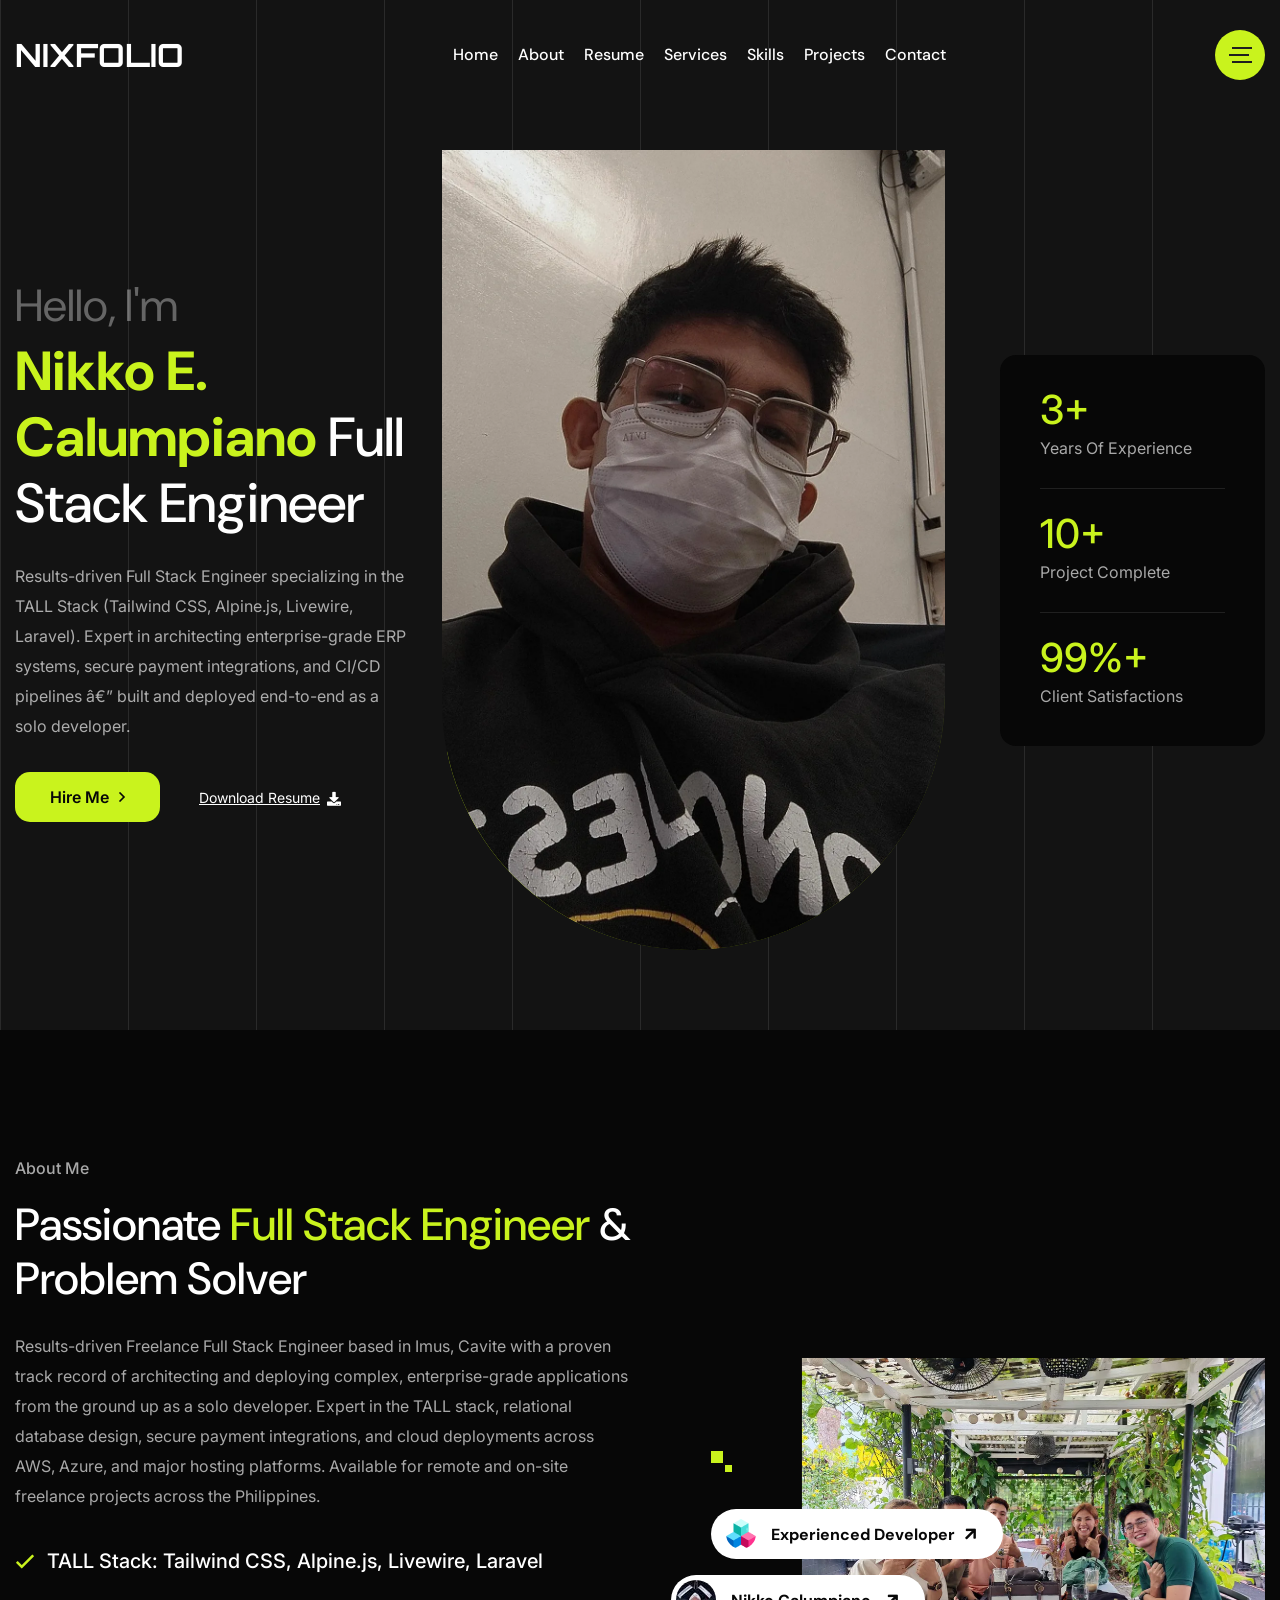
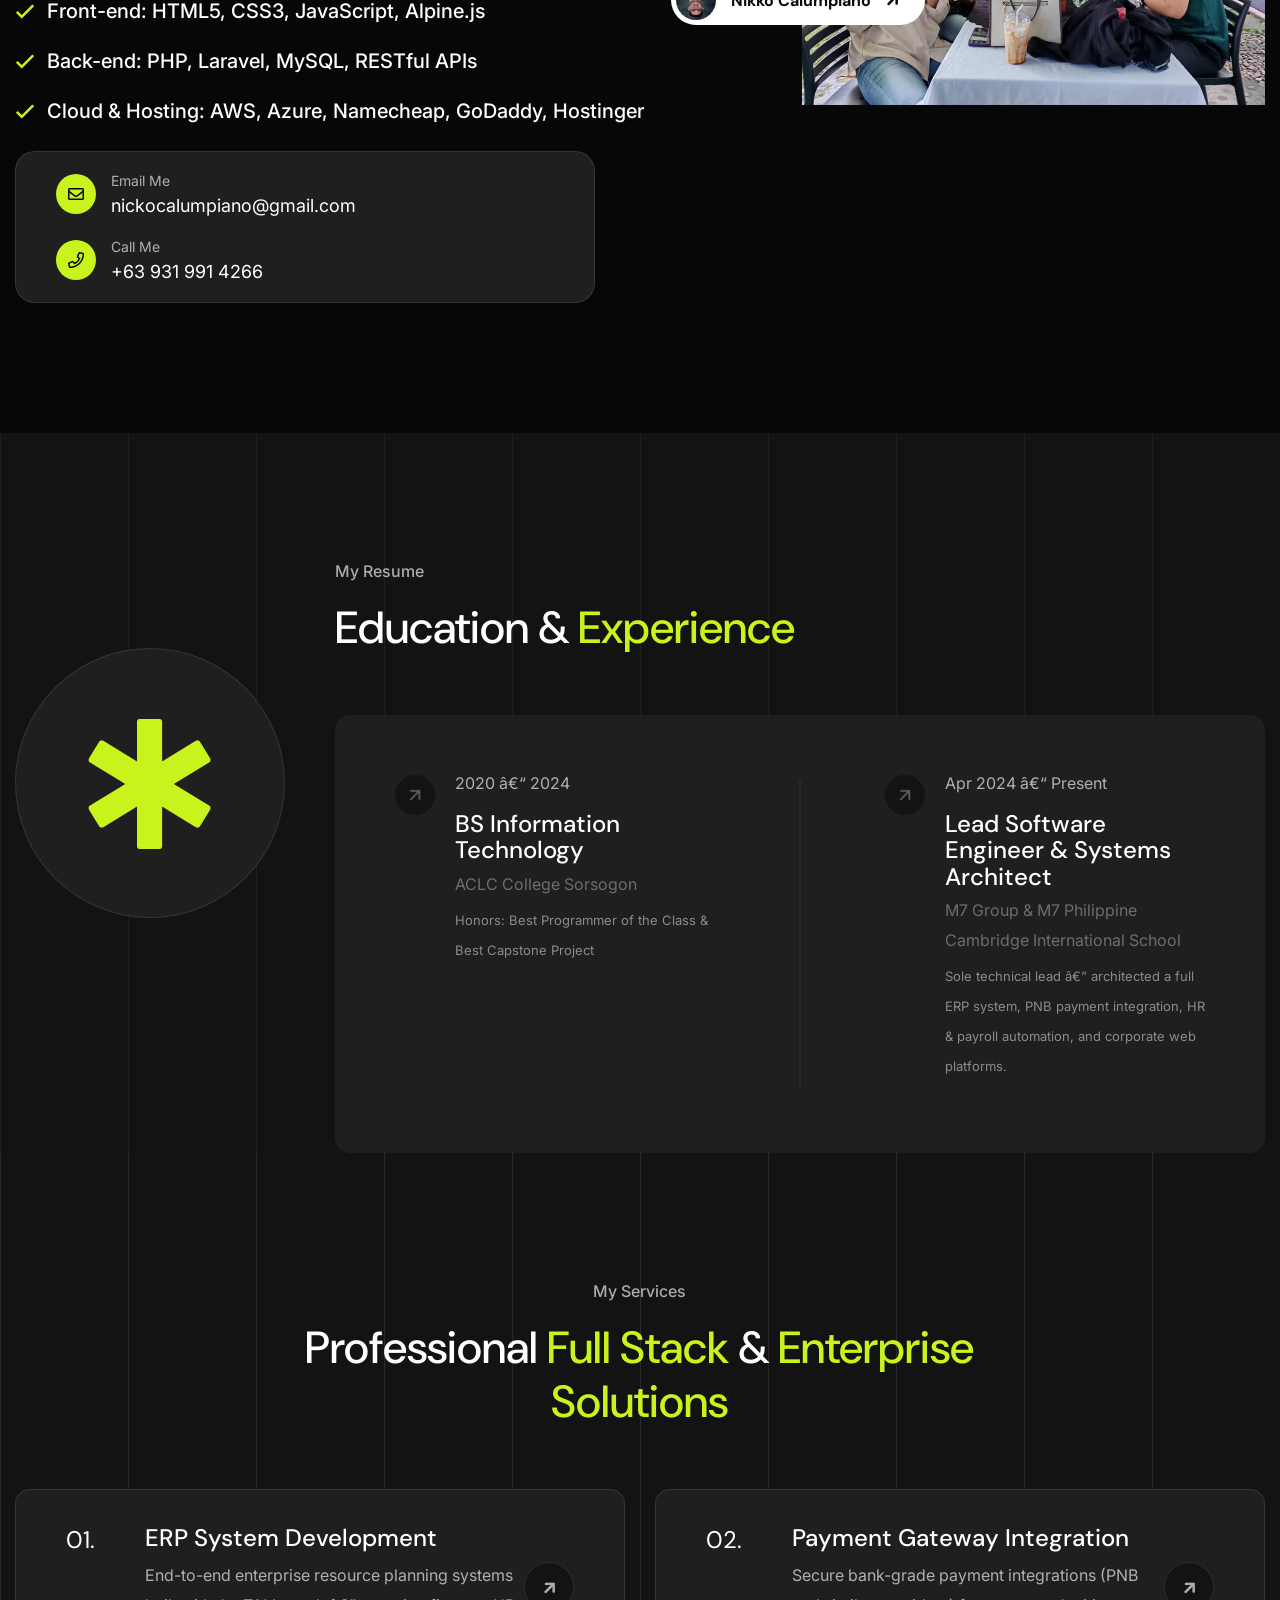
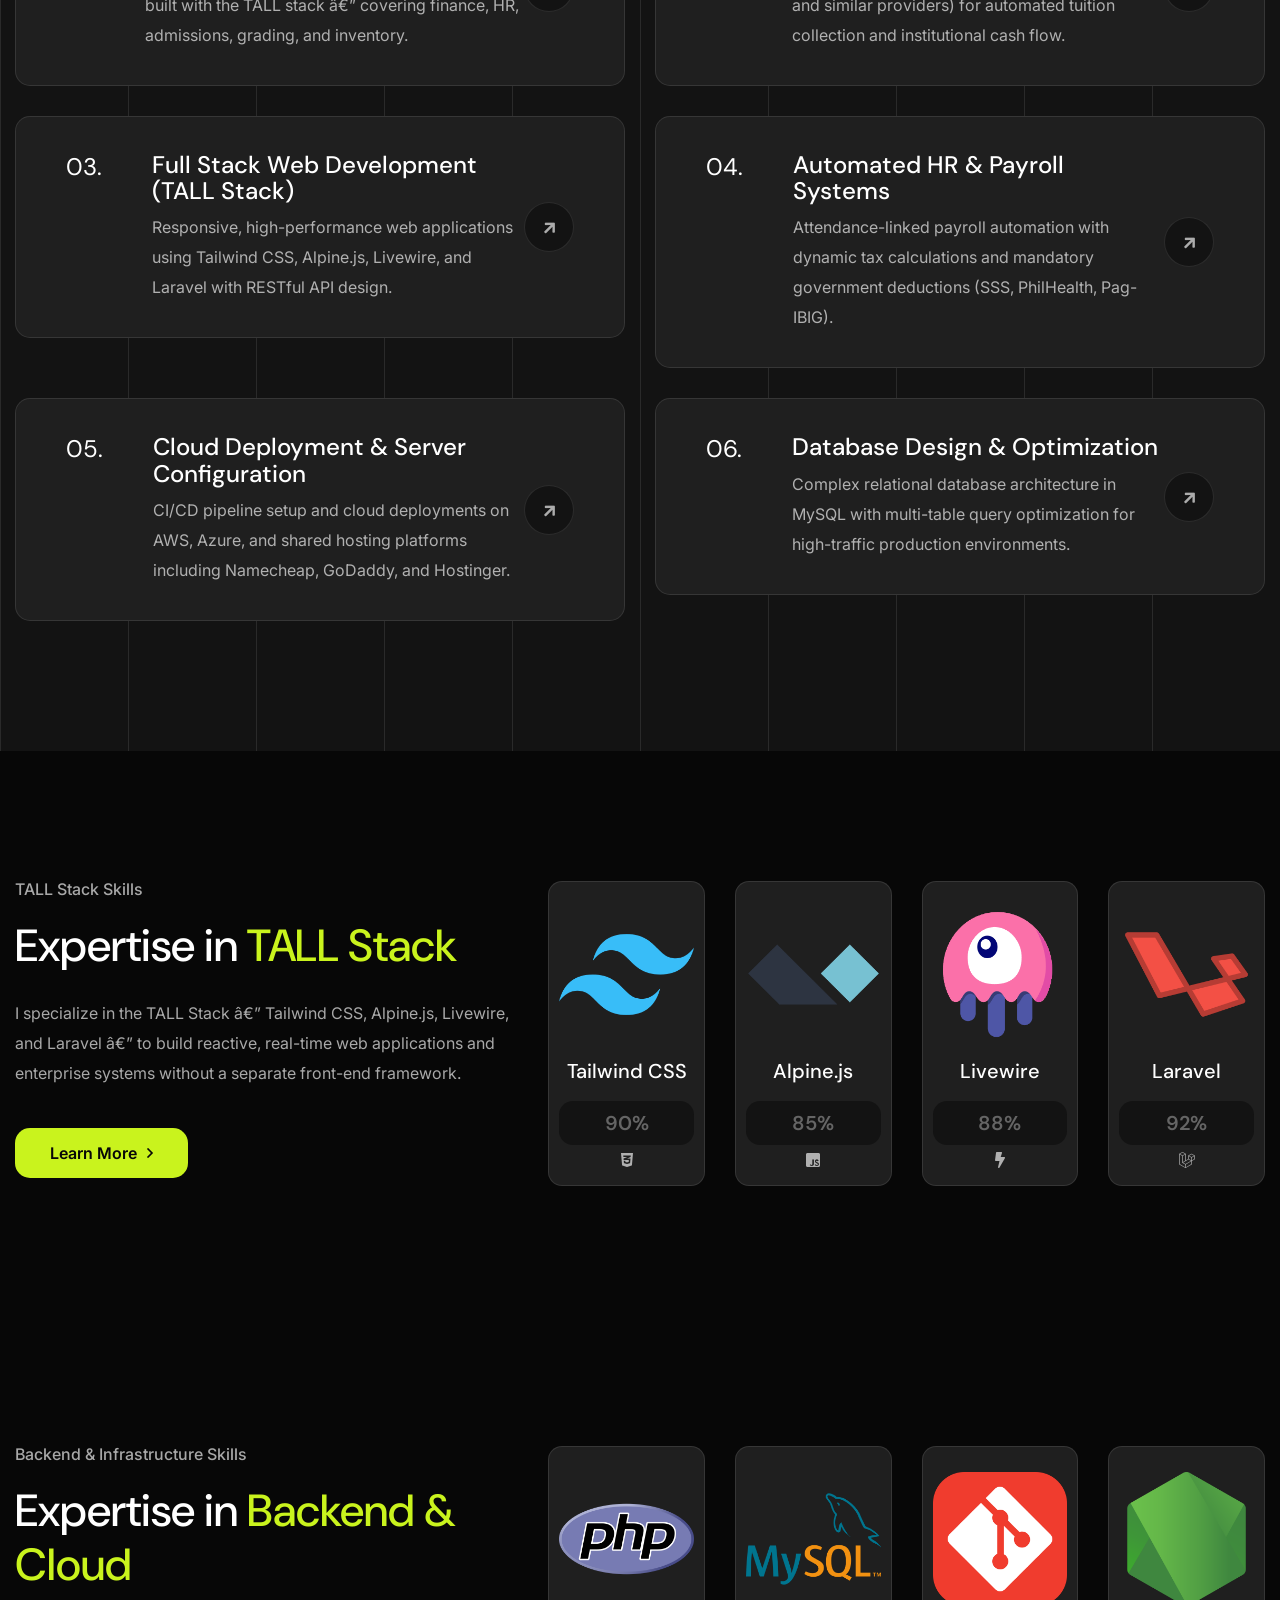
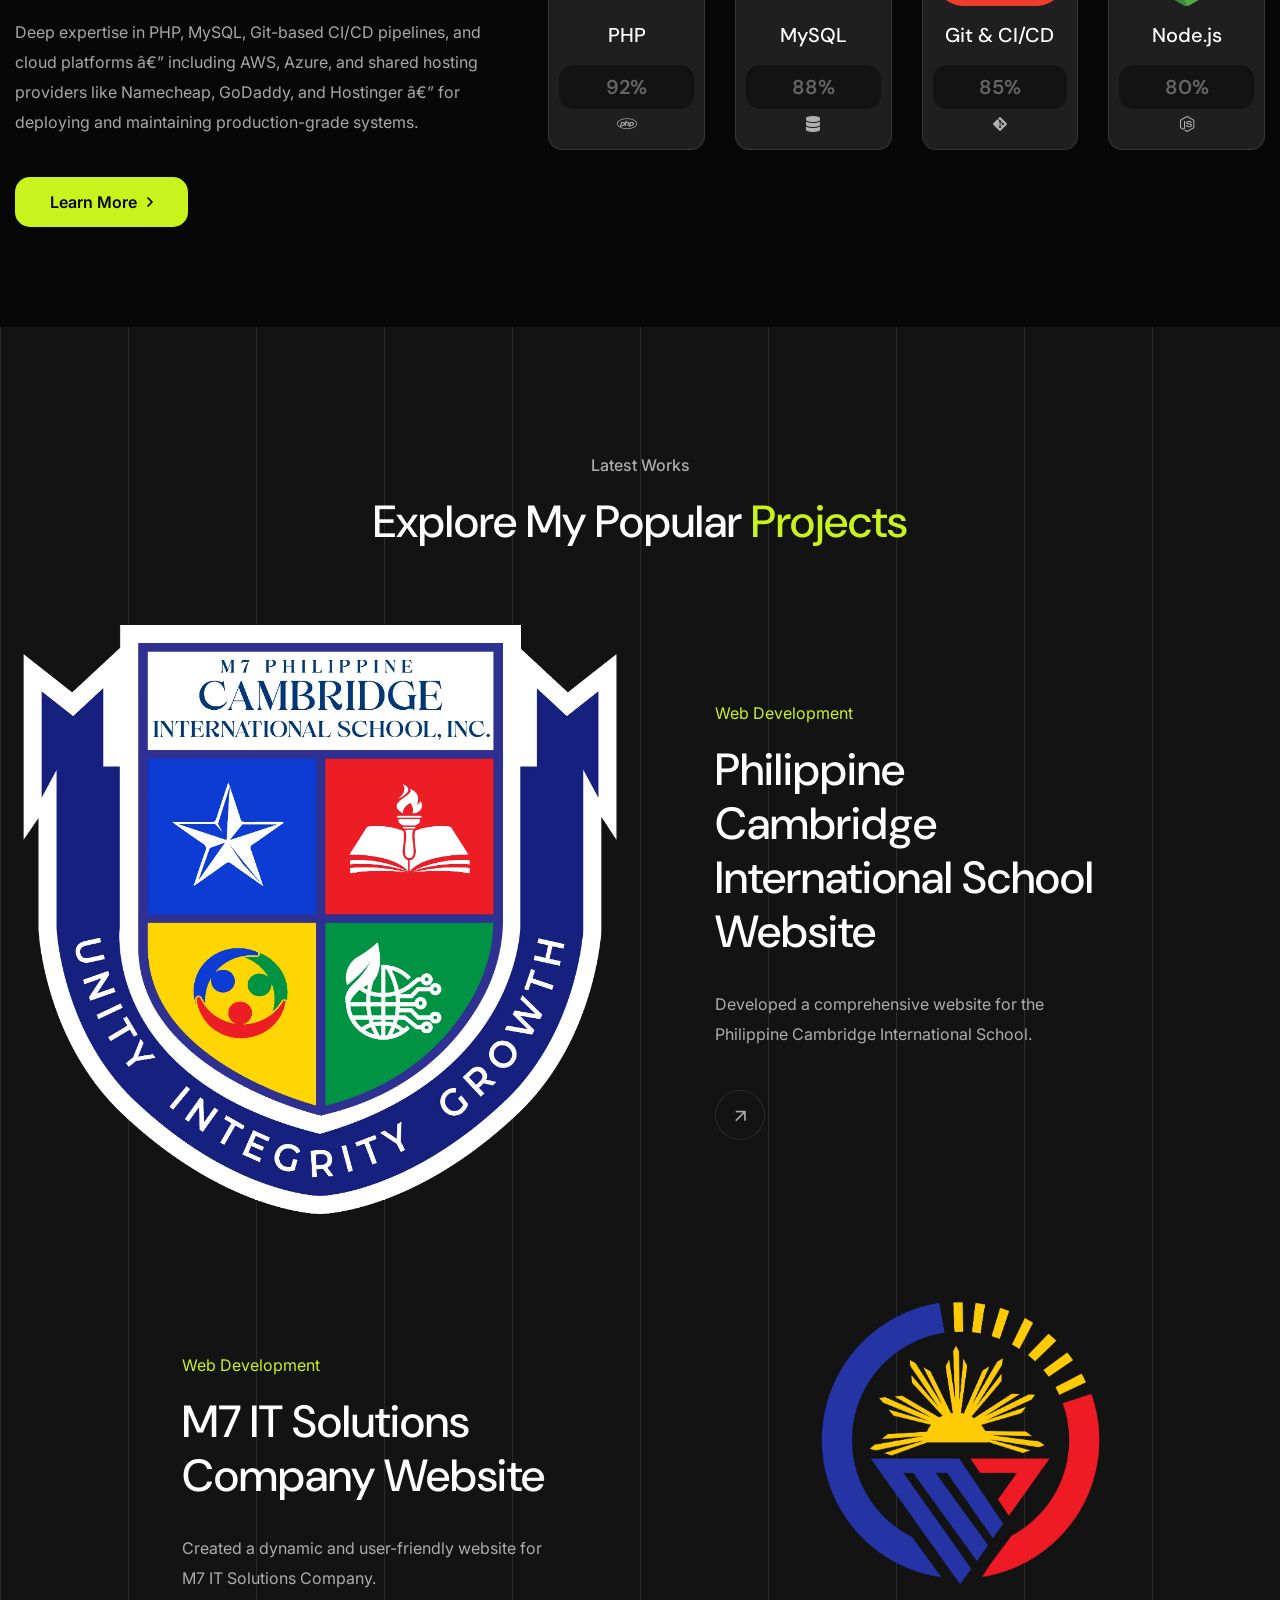
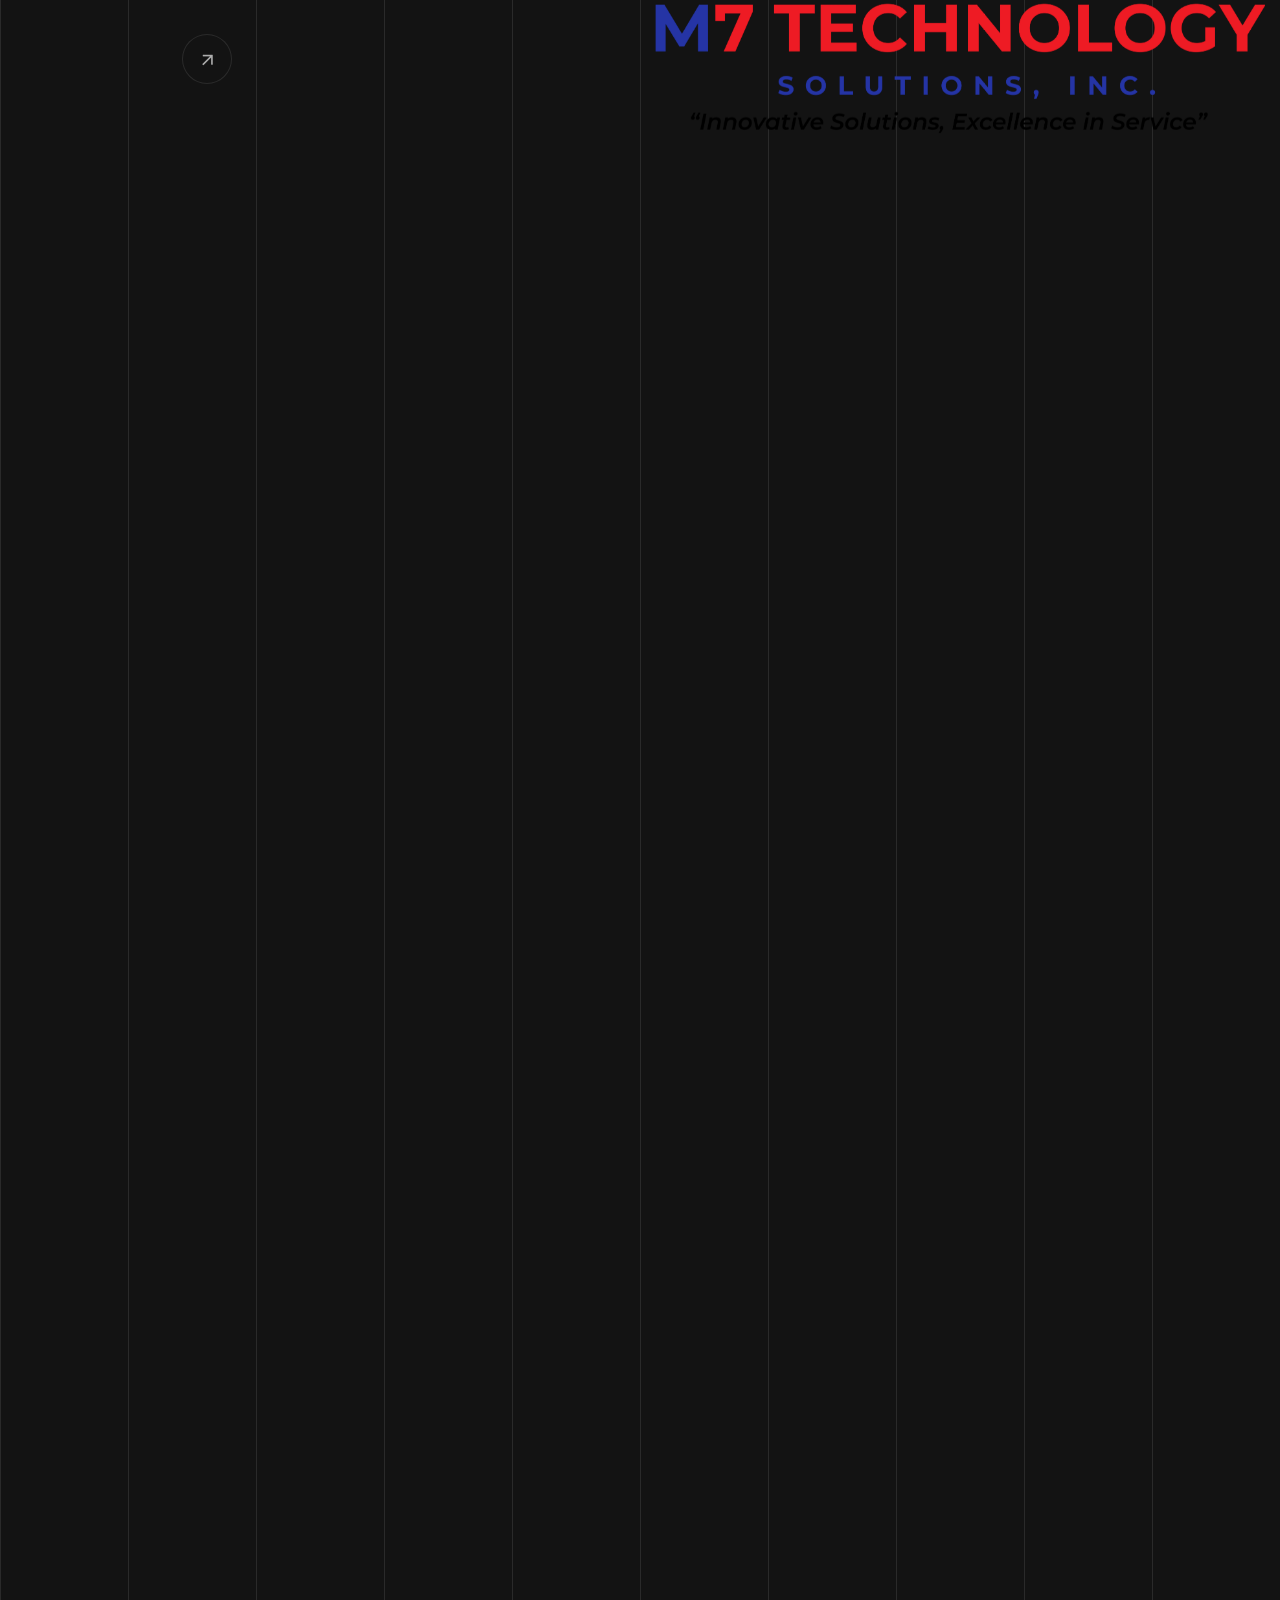
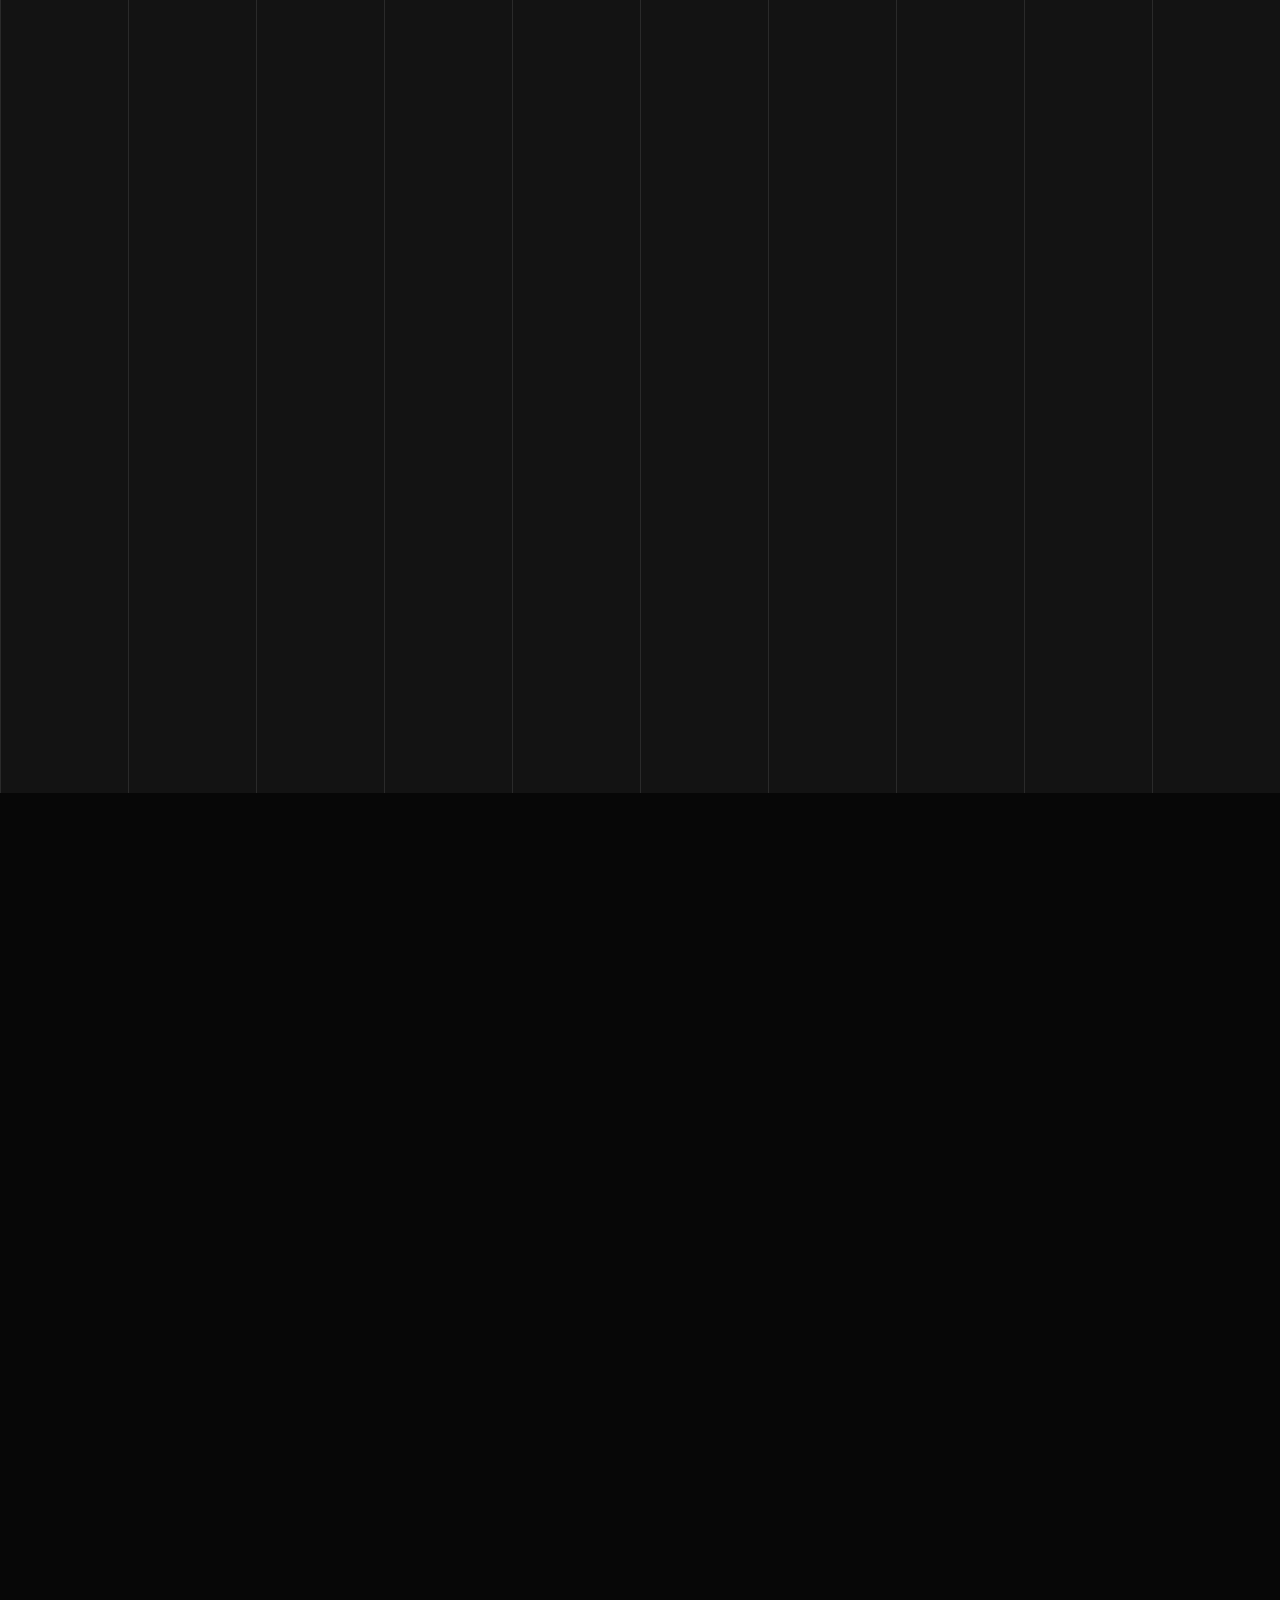
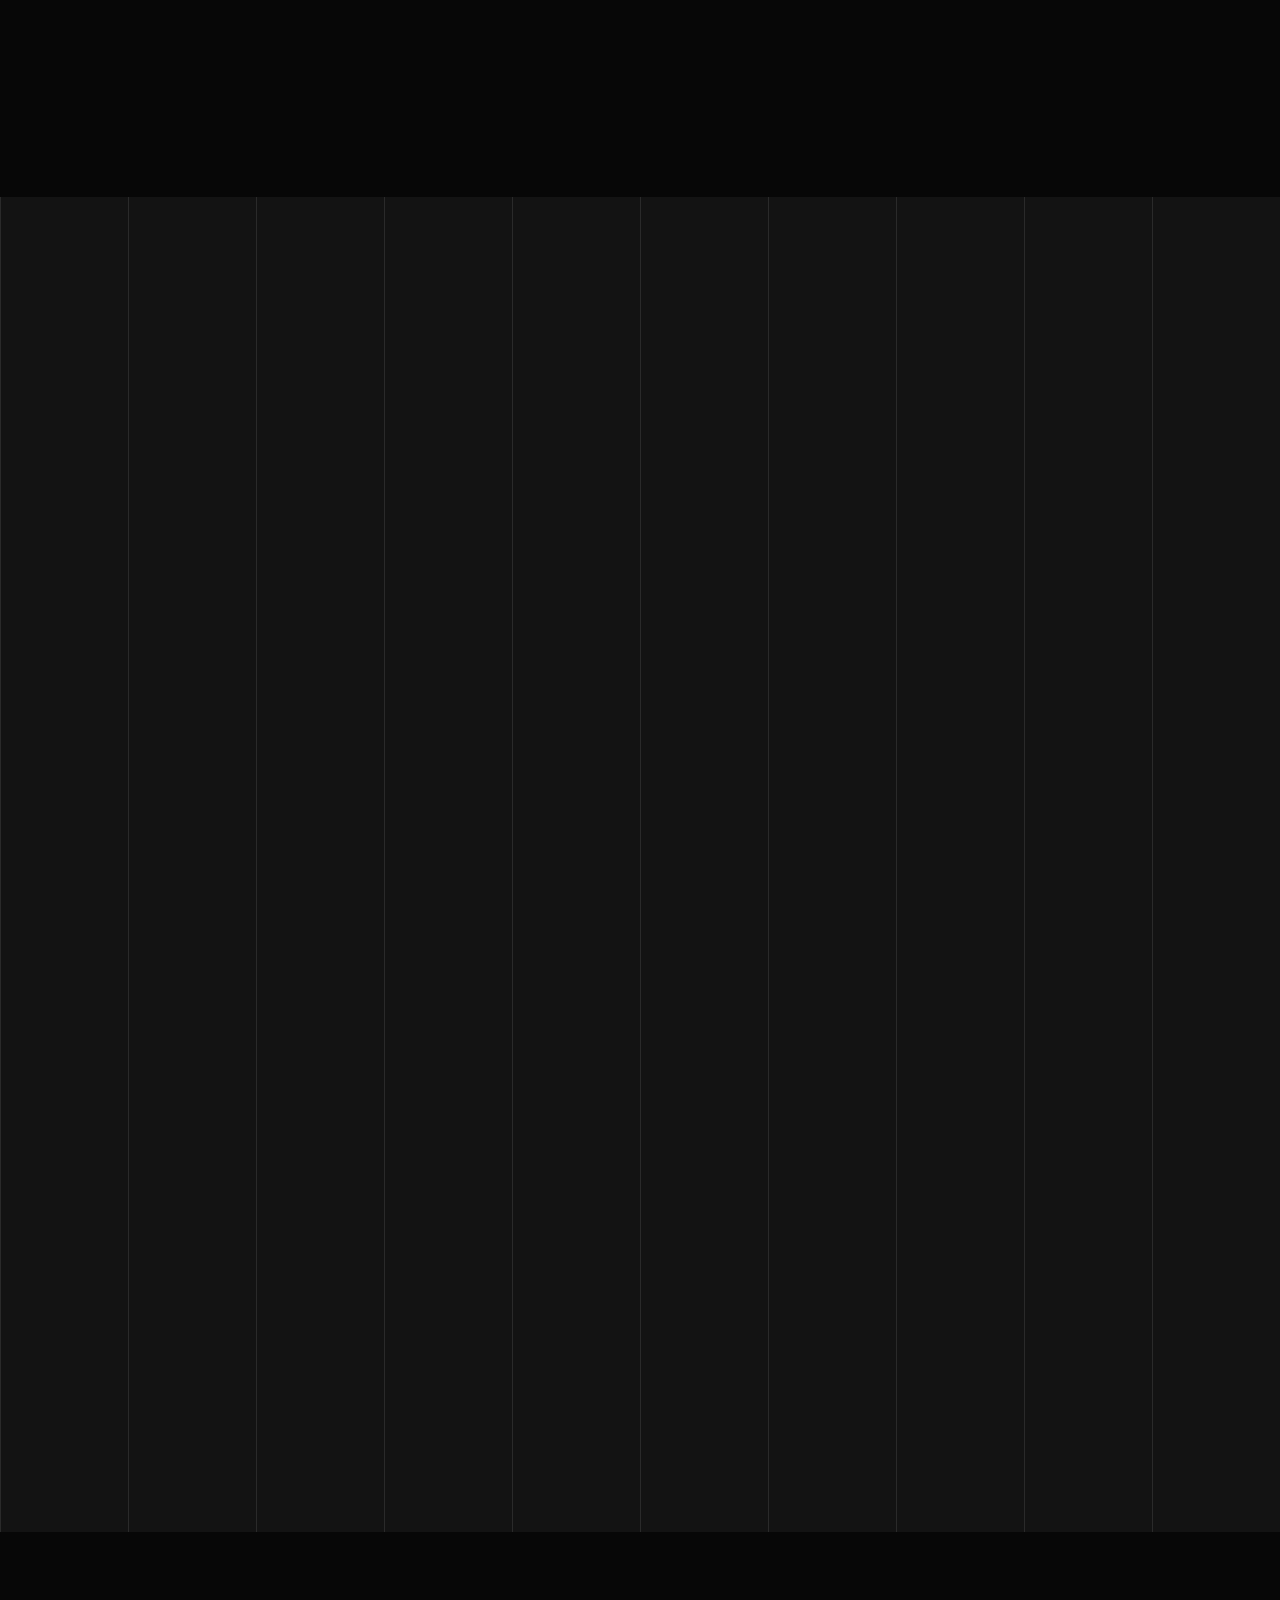
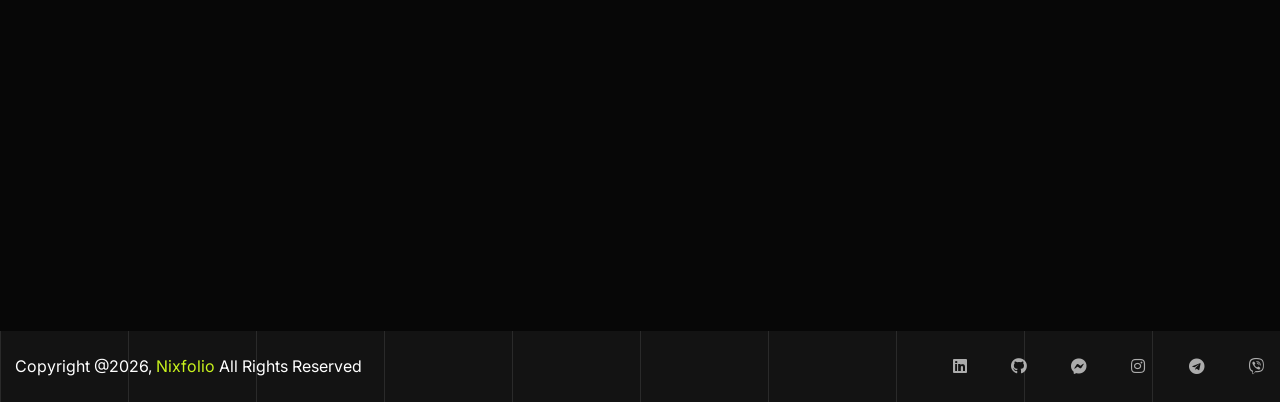
==== commit 77e6c943: "Fix mobile header spacing — hide sidebar button, remove toggle margin on small screens" ====
--- a/index.html
+++ b/index.html
@@ -1,4 +1,4 @@
-<!DOCTYPE html>
+﻿<!DOCTYPE html>
 <html lang="en">
 
 <head>
@@ -9,7 +9,7 @@
 
     <!-- Primary SEO -->
     <title>Nikko Calumpiano | Best Full Stack Engineer in Sorsogon & Imus Cavite | Freelance Laravel Developer Philippines</title>
-    <meta name="description" content="Nikko Calumpiano — Award-winning Freelance Full Stack Engineer based in Imus, Cavite, Philippines. Available for remote & on-site projects. Best Programmer & Best Capstone awardee at ACLC College Sorsogon. Expert in TALL Stack (Tailwind CSS, Alpine.js, Livewire, Laravel), ERP systems, payment gateways, HR & payroll systems, and cloud deployments. Open to hire.">
+    <meta name="description" content="Nikko Calumpiano â€” Award-winning Freelance Full Stack Engineer based in Imus, Cavite, Philippines. Available for remote & on-site projects. Best Programmer & Best Capstone awardee at ACLC College Sorsogon. Expert in TALL Stack (Tailwind CSS, Alpine.js, Livewire, Laravel), ERP systems, payment gateways, HR & payroll systems, and cloud deployments. Open to hire.">
     <meta name="keywords" content="Nikko Calumpiano, Full Stack Software Engineer, Full Stack Software Developer, Freelance Laravel Developer Philippines, Laravel Developer for Hire, Hire Full Stack Engineer Philippines, Freelance Web Developer Cavite, Freelance Web Developer Philippines, Best Developer Imus Cavite, Software Engineer Imus Cavite, Full Stack Developer Cavite, Best Developer Sorsogon, TALL Stack Developer, TALL Stack Freelancer, Livewire Developer, PHP Developer Philippines, ERP Developer Philippines, Freelance ERP Developer, Freelance PHP Developer Philippines, Remote Laravel Developer, Remote Full Stack Developer Philippines, Web Developer for Hire Philippines, Payment Gateway Developer Philippines, HR Payroll System Developer, Software Engineer Philippines, ACLC College Sorsogon, Nixfolio, Best Programmer Sorsogon, Full Stack Engineer Cavite">
     <meta name="author" content="Nikko E. Calumpiano">
     <meta name="robots" content="index, follow">
@@ -21,7 +21,7 @@
     <meta property="og:title" content="Nikko Calumpiano | Best Full Stack Engineer in Sorsogon & Imus Cavite | Freelance Laravel Developer Philippines">
     <meta property="og:description" content="Award-winning Freelance Full Stack Engineer based in Imus, Cavite. TALL Stack expert, ERP architect, and Best Programmer awardee from ACLC Sorsogon. Available for remote & on-site projects.">
     <meta property="og:image" content="https://nikkocalumpiano.site/assets/images/hero/me_casual.jpg">
-    <meta property="og:site_name" content="Nixfolio — Nikko Calumpiano">
+    <meta property="og:site_name" content="Nixfolio â€” Nikko Calumpiano">
     <meta property="og:locale" content="en_PH">
 
     <!-- Twitter Card -->
@@ -62,7 +62,7 @@
         "name": "M7 Group & M7 Philippine Cambridge International School"
       },
       "knowsAbout": ["Laravel", "Livewire", "Alpine.js", "Tailwind CSS", "PHP", "MySQL", "ERP Systems", "Payment Gateway Integration", "CI/CD", "AWS", "Azure"],
-      "award": ["Best Programmer of the Class 2024 — ACLC College Sorsogon", "Best Capstone Project 2024 — ACLC College Sorsogon"],
+      "award": ["Best Programmer of the Class 2024 â€” ACLC College Sorsogon", "Best Capstone Project 2024 â€” ACLC College Sorsogon"],
       "hasCredential": [
         {
           "@type": "EducationalOccupationalCredential",
@@ -230,7 +230,7 @@
                                     </div>
 
                                     <!-- Toggle Button -->
-                                    <button type="button" class="navbar-toggle me-4" data-bs-toggle="collapse"
+                                    <button type="button" class="navbar-toggle" data-bs-toggle="collapse"
                                         data-bs-target=".navbar-collapse" aria-label="Toggle navigation" aria-expanded="false">
                                         <span class="icon-bar"></span>
                                         <span class="icon-bar"></span>
@@ -324,7 +324,7 @@
                             <h1><b>Nikko E. Calumpiano</b> Full Stack Engineer</h1>
                             <p>Results-driven Full Stack Engineer specializing in the TALL Stack (Tailwind CSS, Alpine.js,
                                 Livewire, Laravel). Expert in architecting enterprise-grade ERP systems, secure payment
-                                integrations, and CI/CD pipelines — built and deployed end-to-end as a solo developer.</p>
+                                integrations, and CI/CD pipelines â€” built and deployed end-to-end as a solo developer.</p>
                             <div class="hero-btns">
                                 <a href="#contact" class="theme-btn scroll-to-target hire-me-btn">Hire Me <i class="far fa-angle-right" aria-hidden="true"></i></a>
                                 <a href="assets/files/resume.pdf" download class="read-more">Download Resume <i class="fas fa-download" aria-hidden="true"></i></a>
@@ -472,7 +472,7 @@
                                             <i class="far fa-arrow-right"></i>
                                         </div>
                                         <div class="content">
-                                            <span class="years">2020 – 2024</span>
+                                            <span class="years">2020 â€“ 2024</span>
                                             <h4>BS Information Technology</h4>
                                             <span class="company">ACLC College Sorsogon</span>
                                             <p style="margin-top:6px;font-size:13px;opacity:.75;">Honors: Best Programmer of the Class &amp; Best Capstone Project</p>
@@ -485,10 +485,10 @@
                                             <i class="far fa-arrow-right"></i>
                                         </div>
                                         <div class="content">
-                                            <span class="years">Apr 2024 – Present</span>
+                                            <span class="years">Apr 2024 â€“ Present</span>
                                             <h4>Lead Software Engineer & Systems Architect</h4>
                                             <span class="company">M7 Group & M7 Philippine Cambridge International School</span>
-                                            <p style="margin-top:6px;font-size:13px;opacity:.75;">Sole technical lead — architected a full ERP system, PNB payment integration, HR &amp; payroll automation, and corporate web platforms.</p>
+                                            <p style="margin-top:6px;font-size:13px;opacity:.75;">Sole technical lead â€” architected a full ERP system, PNB payment integration, HR &amp; payroll automation, and corporate web platforms.</p>
                                         </div>
                                     </div>
                                 </div>
@@ -530,7 +530,7 @@
                         <div class="number">01.</div>
                         <div class="content">
                             <h4>ERP System Development</h4>
-                            <p>End-to-end enterprise resource planning systems built with the TALL stack — covering finance, HR, admissions, grading, and inventory.</p>
+                            <p>End-to-end enterprise resource planning systems built with the TALL stack â€” covering finance, HR, admissions, grading, and inventory.</p>
                         </div>
                         <a href="#contact" class="details-btn" aria-label="Inquire about ERP System Development"><i class="fas fa-arrow-right" aria-hidden="true"></i></a>
                     </div>
@@ -608,7 +608,7 @@
                             <div class="section-title mb-40">
                                 <span class="sub-title mb-15">TALL Stack Skills</span>
                                 <h2>Expertise in <span>TALL Stack</span></h2>
-                                <p>I specialize in the TALL Stack — Tailwind CSS, Alpine.js, Livewire, and Laravel — to build
+                                <p>I specialize in the TALL Stack â€” Tailwind CSS, Alpine.js, Livewire, and Laravel â€” to build
                                     reactive, real-time web applications and enterprise systems without a separate front-end
                                     framework.</p>
                             </div>
@@ -677,8 +677,8 @@
                             <div class="section-title mb-40">
                                 <span class="sub-title mb-15">Backend & Infrastructure Skills</span>
                                 <h2>Expertise in <span>Backend & Cloud</span></h2>
-                                <p>Deep expertise in PHP, MySQL, Git-based CI/CD pipelines, and cloud platforms — including
-                                    AWS, Azure, and shared hosting providers like Namecheap, GoDaddy, and Hostinger — for
+                                <p>Deep expertise in PHP, MySQL, Git-based CI/CD pipelines, and cloud platforms â€” including
+                                    AWS, Azure, and shared hosting providers like Namecheap, GoDaddy, and Hostinger â€” for
                                     deploying and maintaining production-grade systems.</p>
                             </div>
                             <a href="#contact" class="theme-btn">Learn More <i class="far fa-angle-right"></i></a>
@@ -1259,4 +1259,4 @@
     
     </body>
     
-    </html>+    </html>
--- a/assets/css/style.css
+++ b/assets/css/style.css
@@ -37,7 +37,7 @@
     ## Sidebar Widgets
     ## Main Footer */
 /* -------------------------------------------------------------- */
-@import url("https://fonts.googleapis.com/css2?family=DM+Sans:wght@400;500;700&family=Inter:wght@400;500&display=swap");
+/* Google Fonts moved to <link> in HTML head for non-blocking load */
 
 /*******************************************************/
 /******************* ## Default Style *****************/
@@ -4859,6 +4859,10 @@
   .menu-sidebar button {
     width: 45px;
     height: 45px;
+  }
+
+  .menu-sidebar {
+    display: none;
   }
 }
 
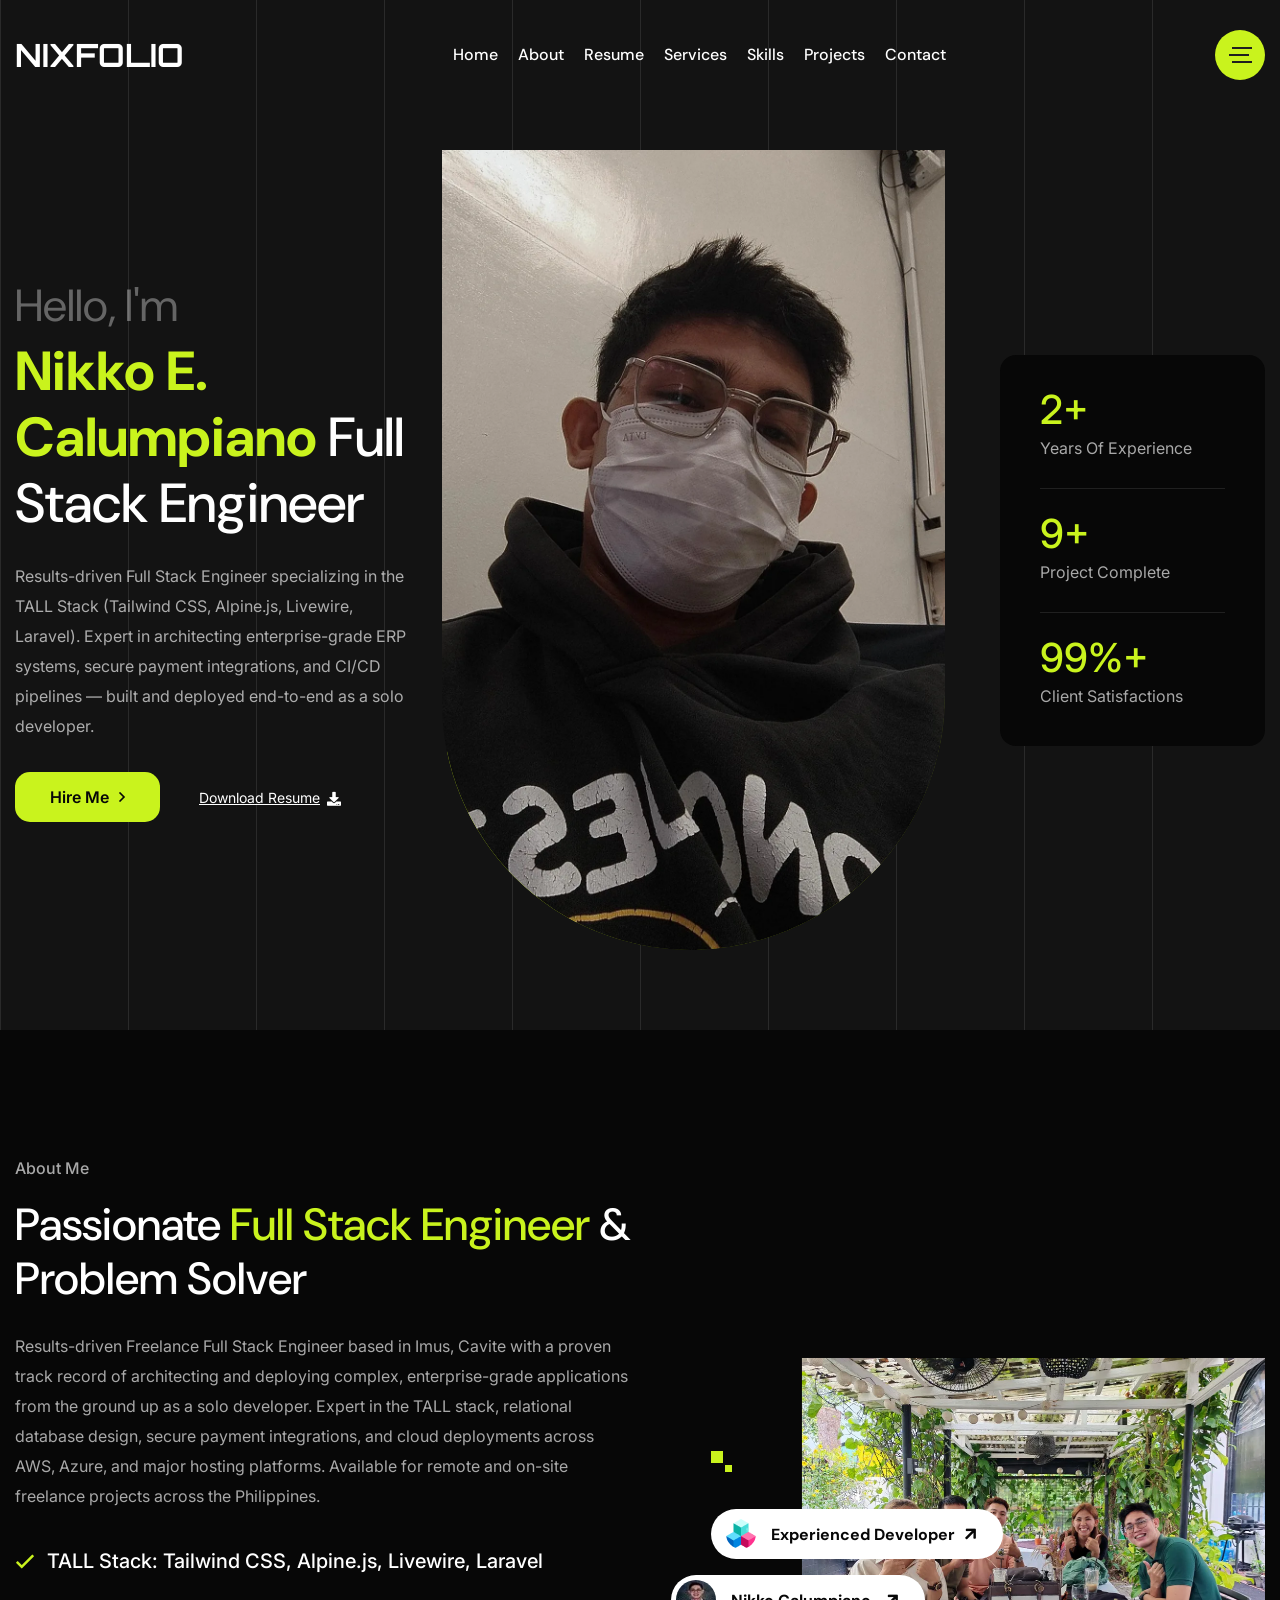
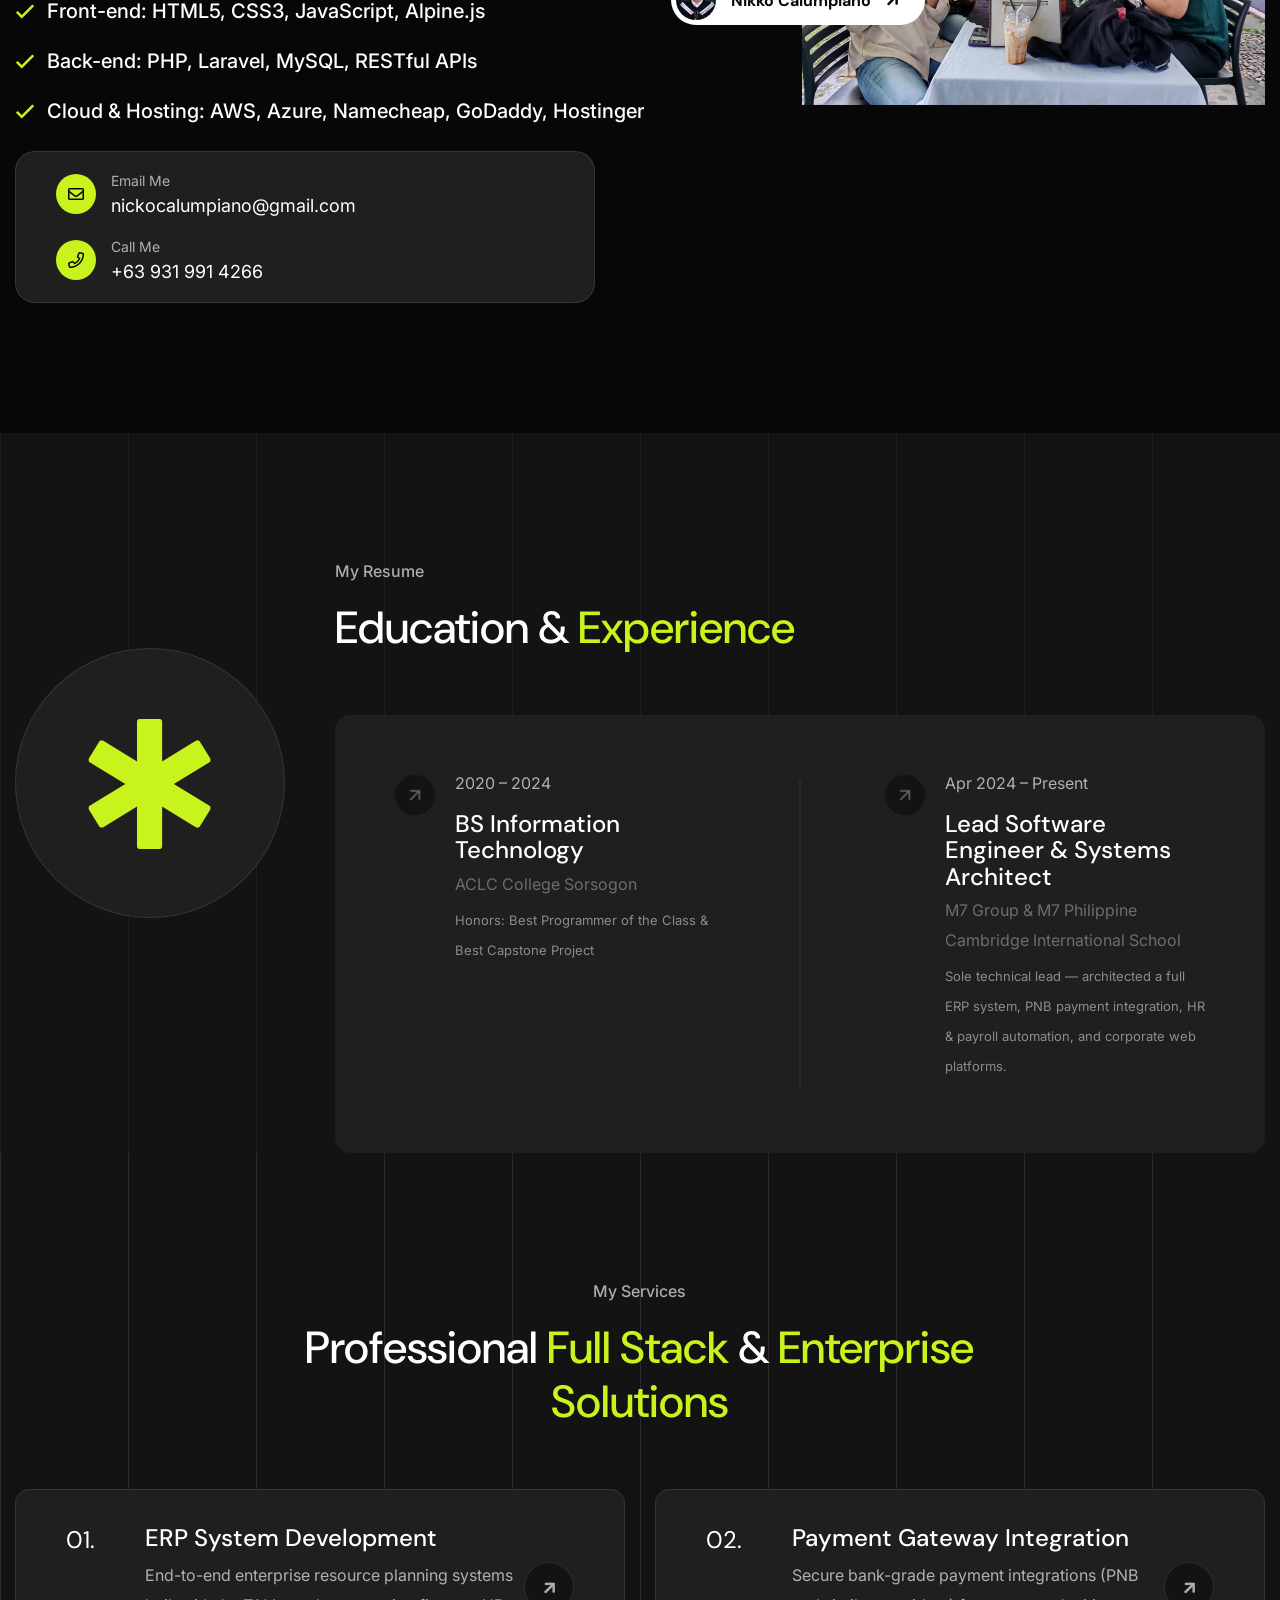
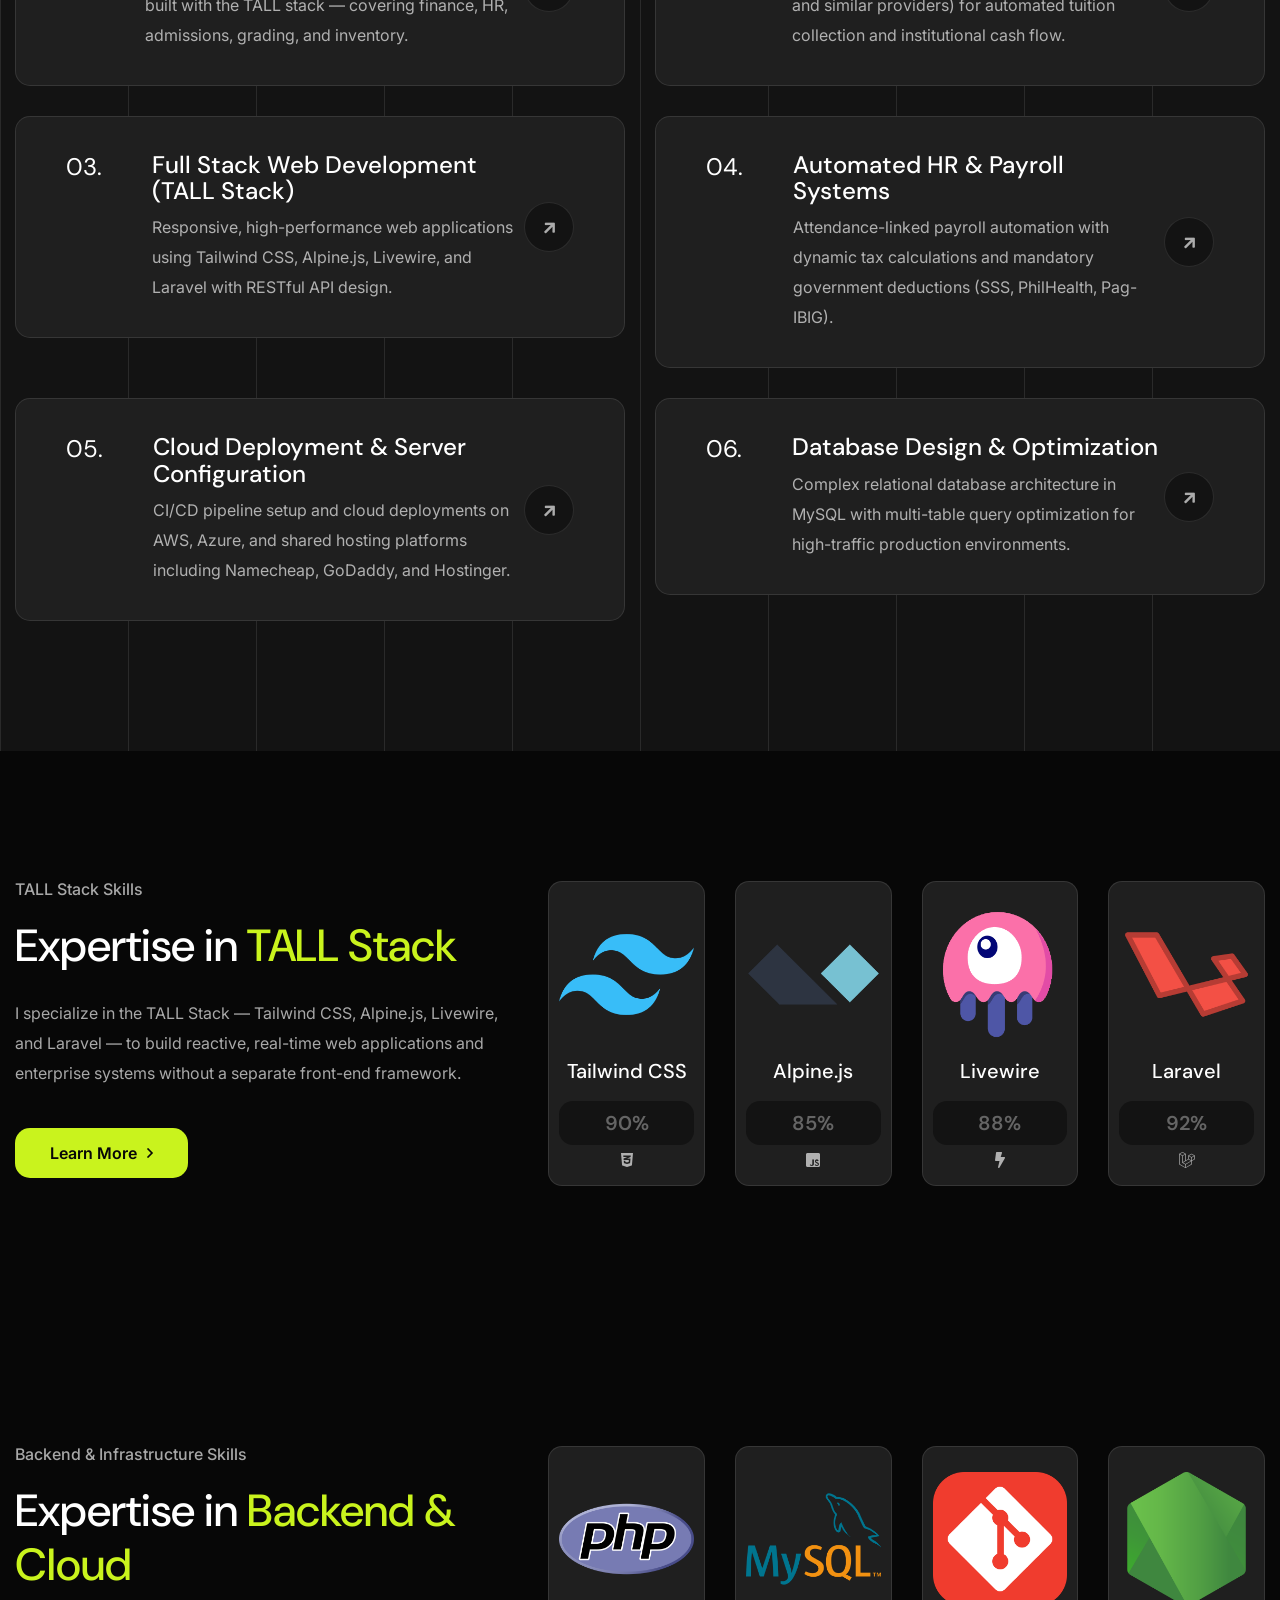
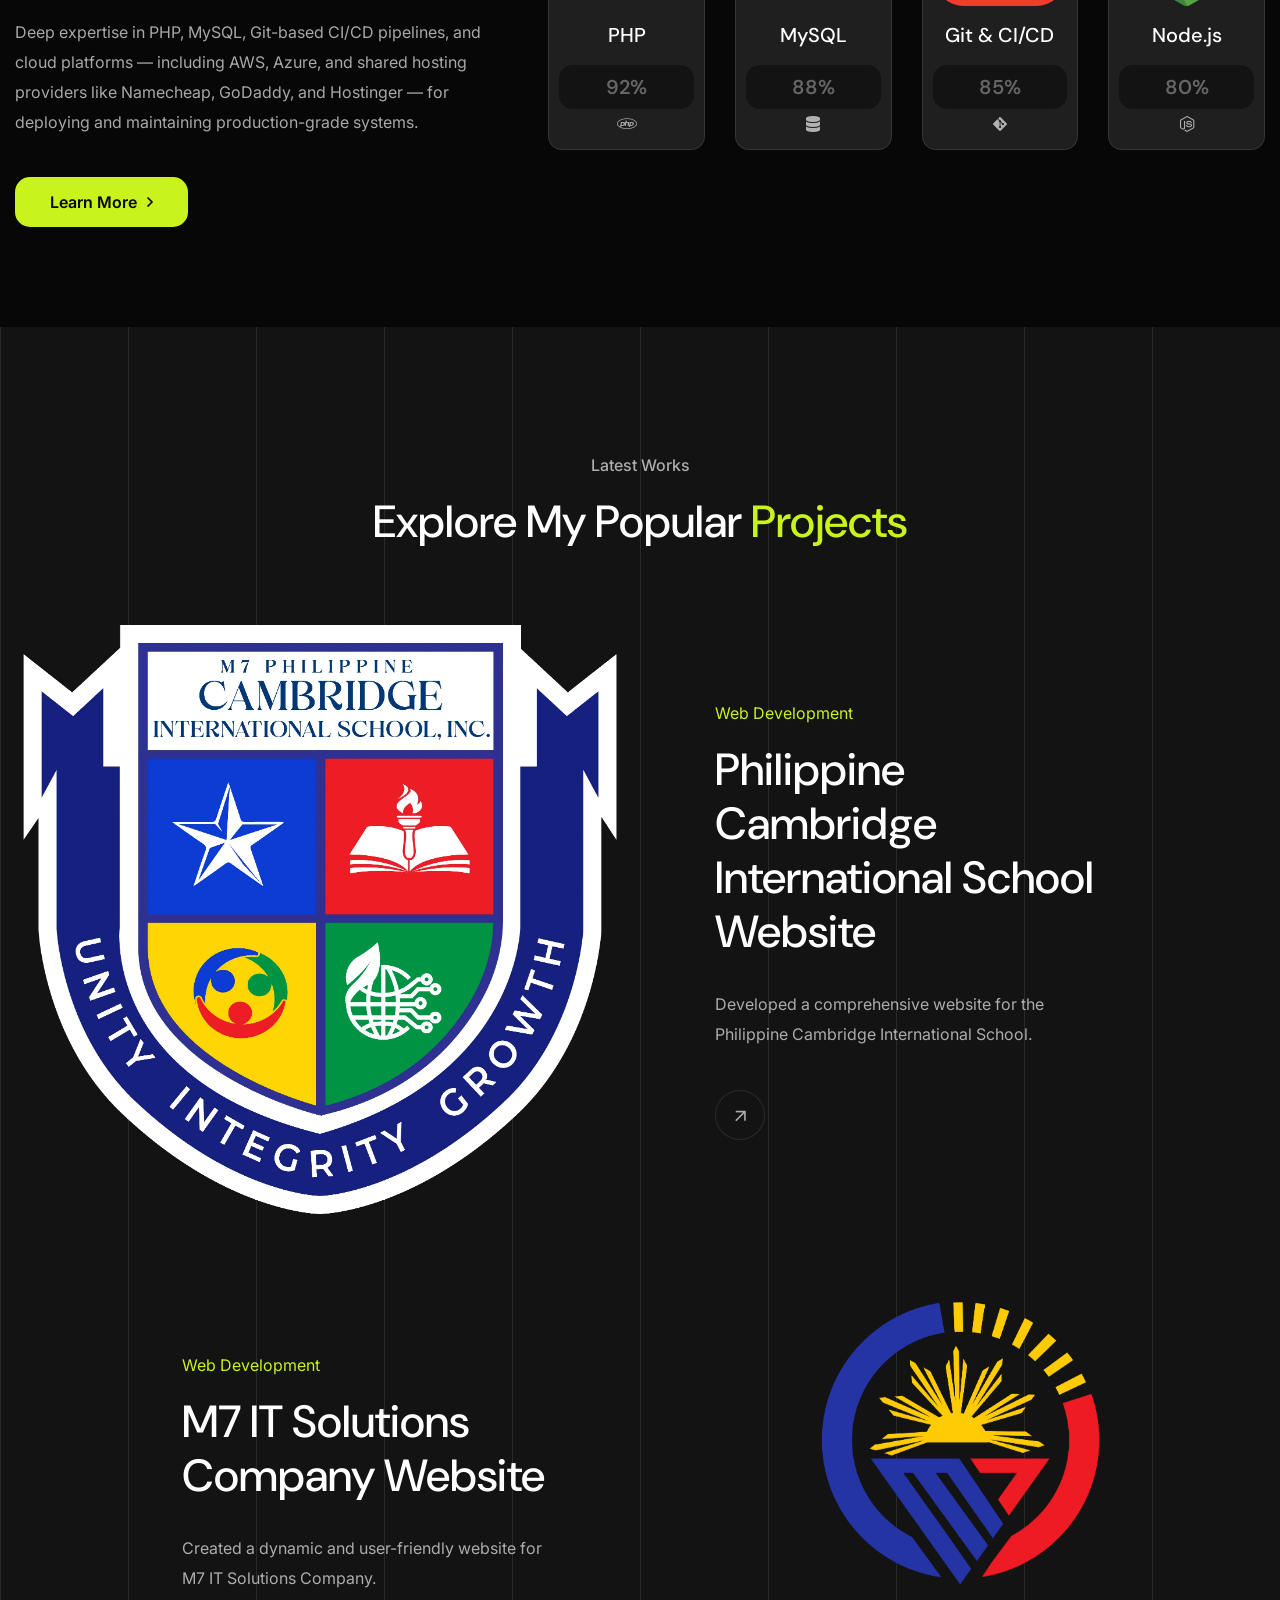
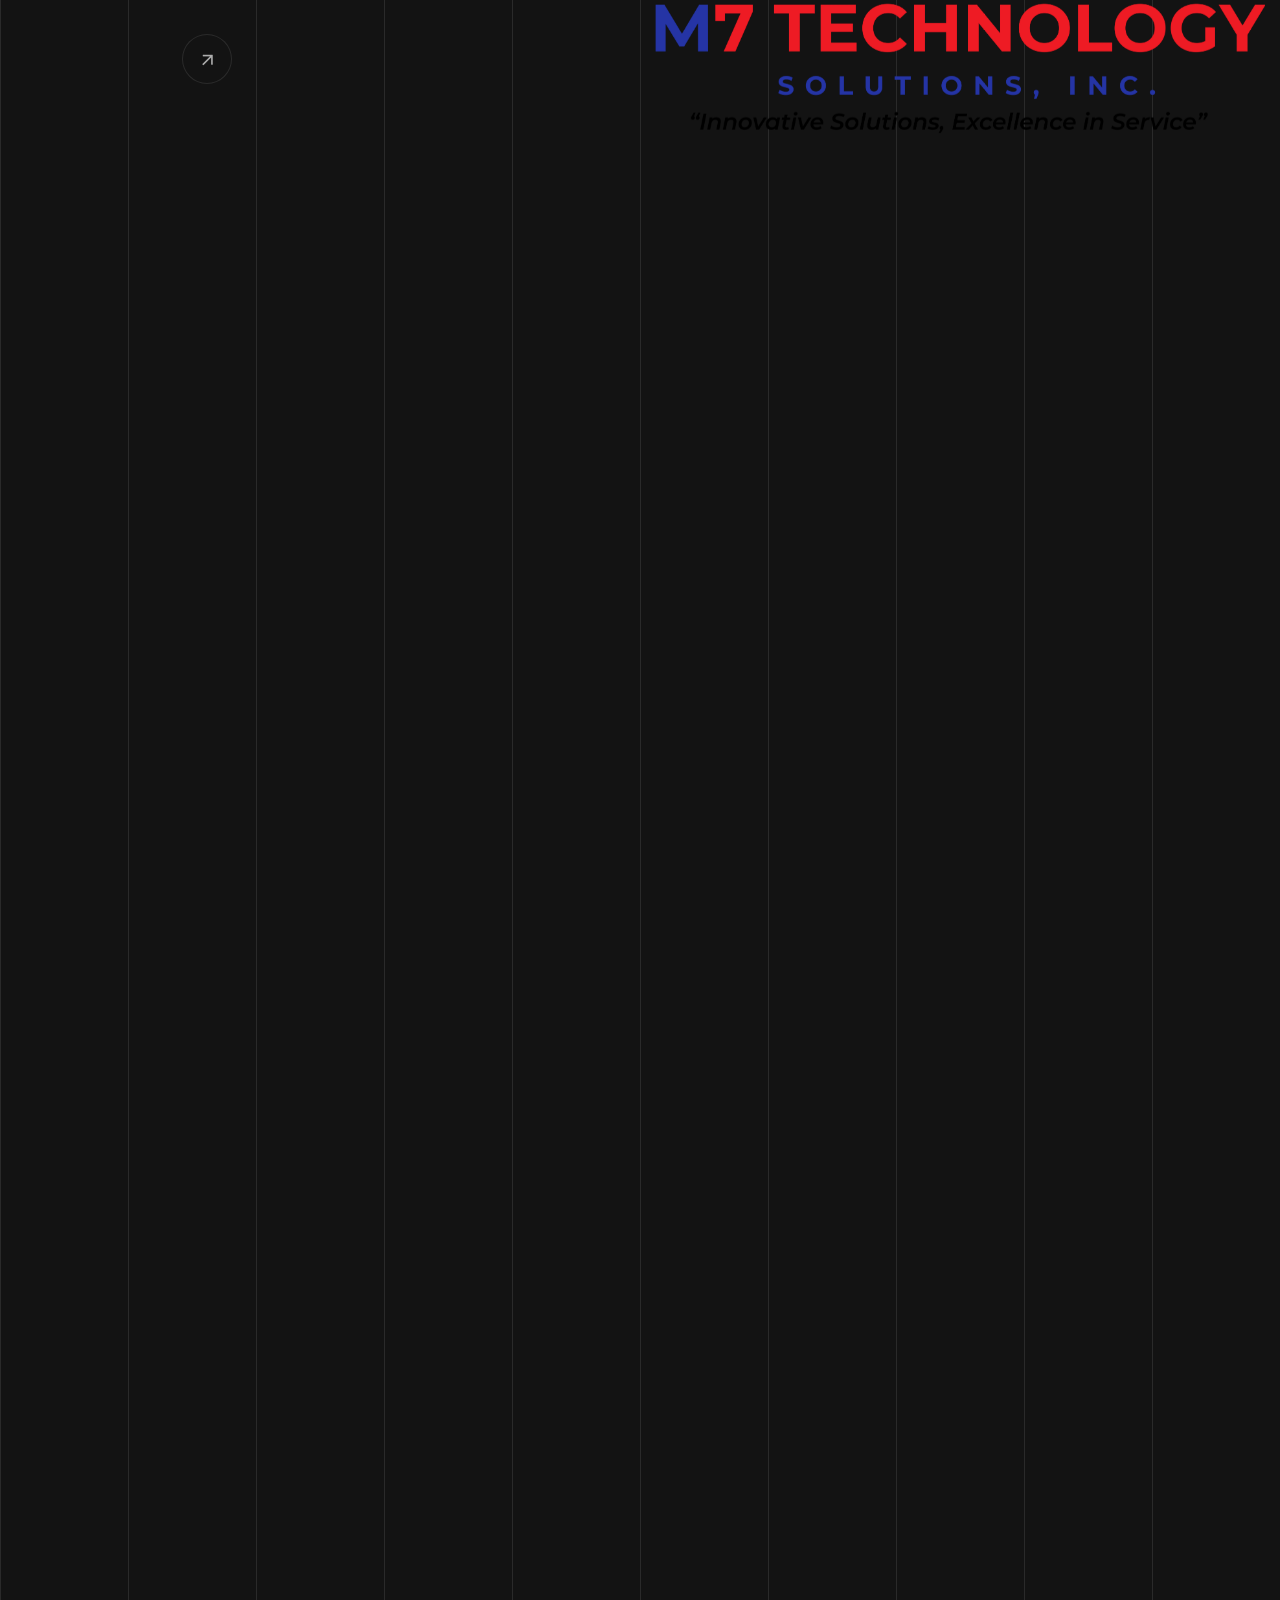
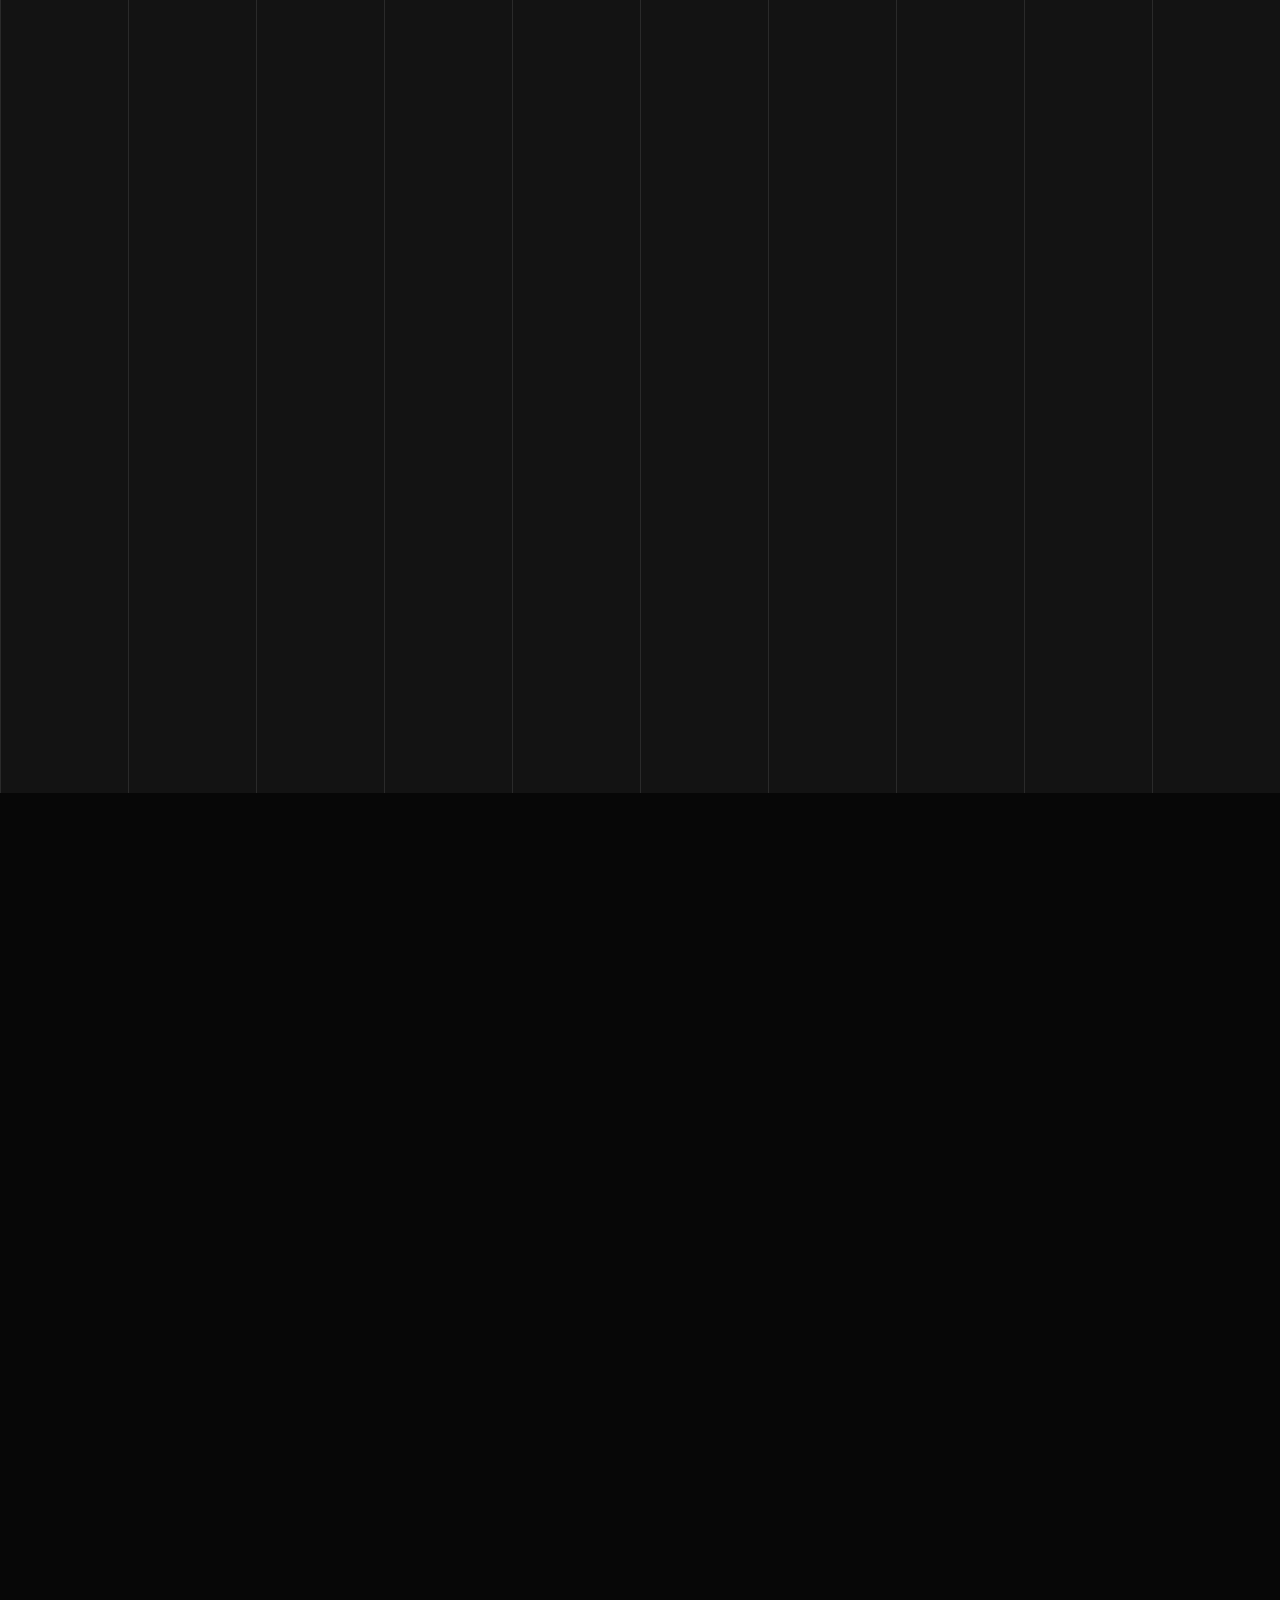
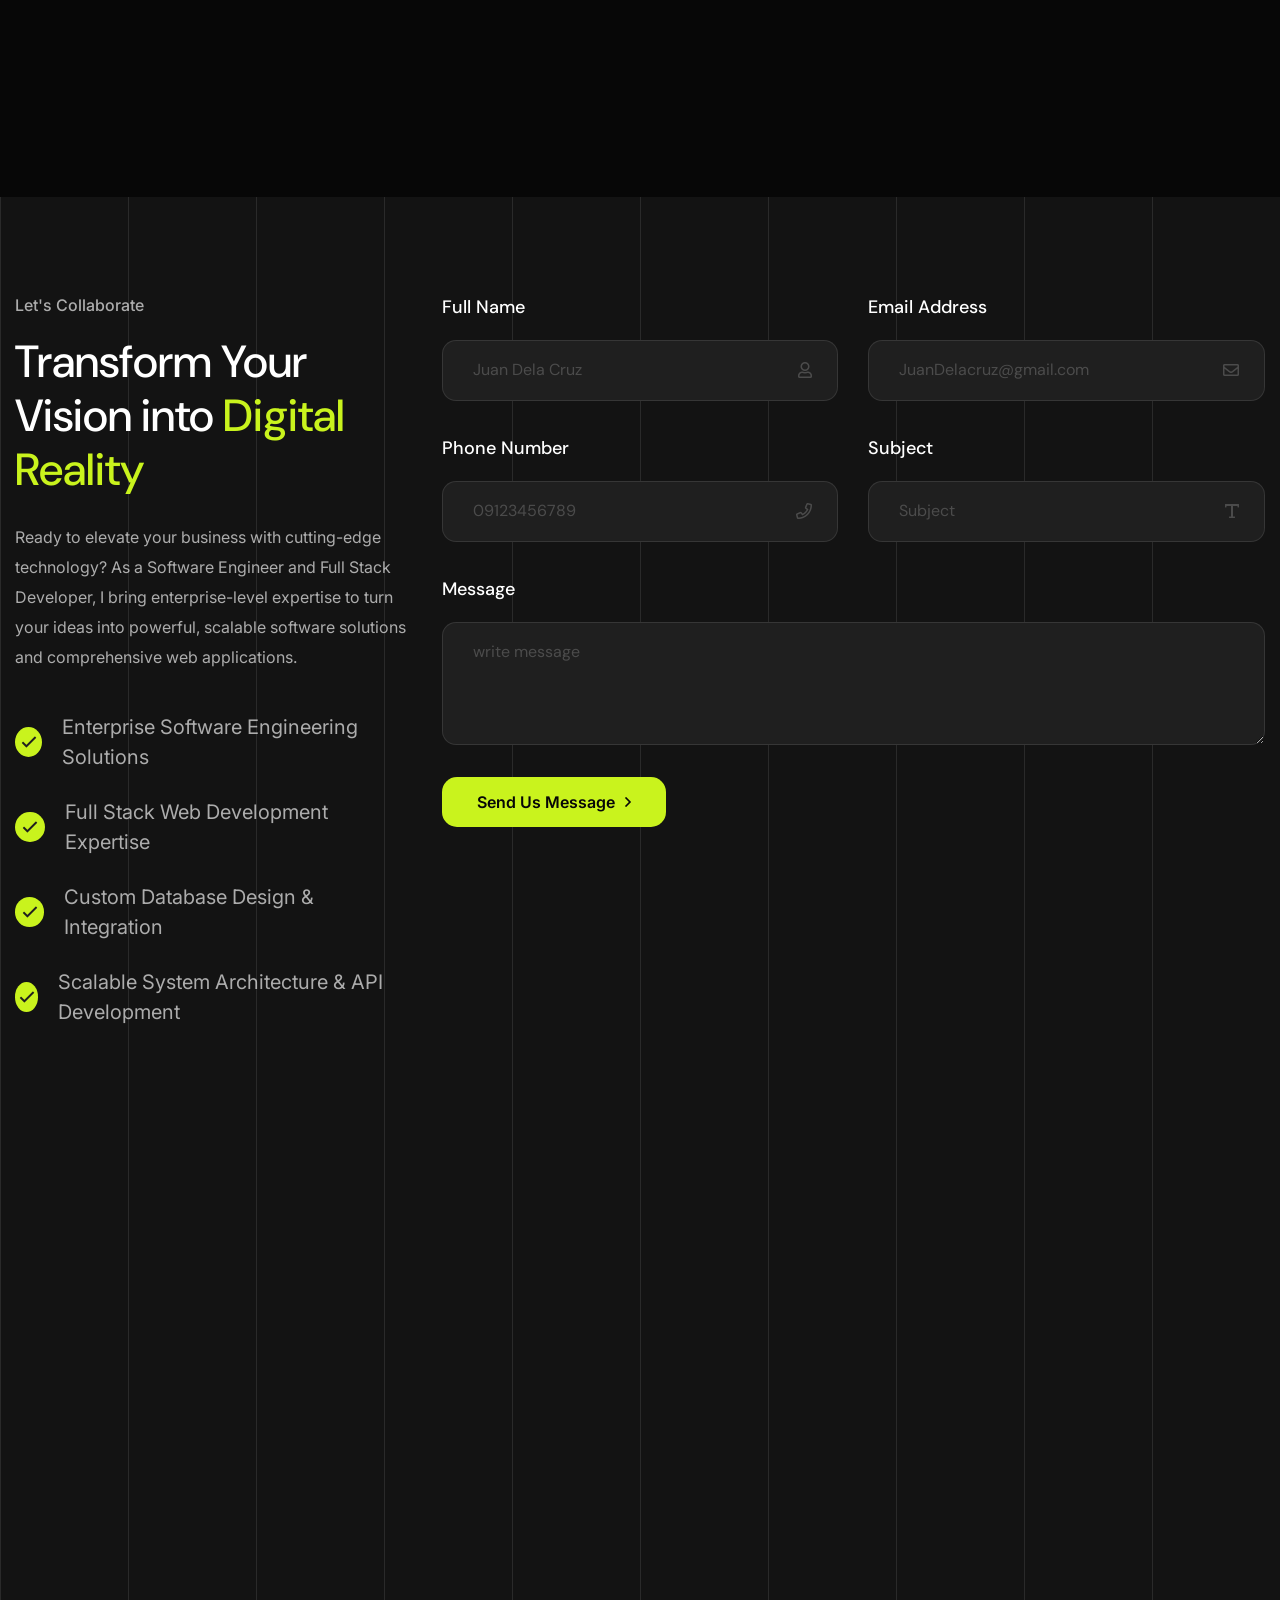
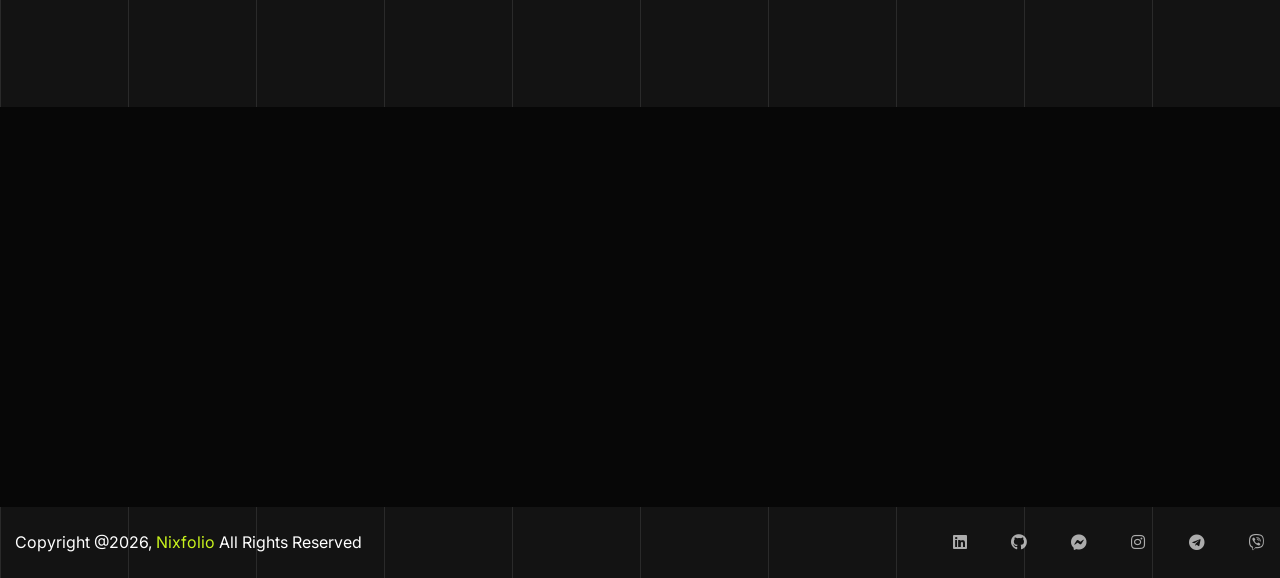
==== commit 22e2ee8d: "Fix mojibake dashes in copy and upside-down profile image Em/en dashes were double-encoded into lite" ====
--- a/index.html
+++ b/index.html
@@ -1,4 +1,4 @@
-﻿<!DOCTYPE html>
+<!DOCTYPE html>
 <html lang="en">
 
 <head>
@@ -9,7 +9,7 @@
 
     <!-- Primary SEO -->
     <title>Nikko Calumpiano | Best Full Stack Engineer in Sorsogon & Imus Cavite | Freelance Laravel Developer Philippines</title>
-    <meta name="description" content="Nikko Calumpiano â€” Award-winning Freelance Full Stack Engineer based in Imus, Cavite, Philippines. Available for remote & on-site projects. Best Programmer & Best Capstone awardee at ACLC College Sorsogon. Expert in TALL Stack (Tailwind CSS, Alpine.js, Livewire, Laravel), ERP systems, payment gateways, HR & payroll systems, and cloud deployments. Open to hire.">
+    <meta name="description" content="Nikko Calumpiano — Award-winning Freelance Full Stack Engineer based in Imus, Cavite, Philippines. Available for remote & on-site projects. Best Programmer & Best Capstone awardee at ACLC College Sorsogon. Expert in TALL Stack (Tailwind CSS, Alpine.js, Livewire, Laravel), ERP systems, payment gateways, HR & payroll systems, and cloud deployments. Open to hire.">
     <meta name="keywords" content="Nikko Calumpiano, Full Stack Software Engineer, Full Stack Software Developer, Freelance Laravel Developer Philippines, Laravel Developer for Hire, Hire Full Stack Engineer Philippines, Freelance Web Developer Cavite, Freelance Web Developer Philippines, Best Developer Imus Cavite, Software Engineer Imus Cavite, Full Stack Developer Cavite, Best Developer Sorsogon, TALL Stack Developer, TALL Stack Freelancer, Livewire Developer, PHP Developer Philippines, ERP Developer Philippines, Freelance ERP Developer, Freelance PHP Developer Philippines, Remote Laravel Developer, Remote Full Stack Developer Philippines, Web Developer for Hire Philippines, Payment Gateway Developer Philippines, HR Payroll System Developer, Software Engineer Philippines, ACLC College Sorsogon, Nixfolio, Best Programmer Sorsogon, Full Stack Engineer Cavite">
     <meta name="author" content="Nikko E. Calumpiano">
     <meta name="robots" content="index, follow">
@@ -21,7 +21,7 @@
     <meta property="og:title" content="Nikko Calumpiano | Best Full Stack Engineer in Sorsogon & Imus Cavite | Freelance Laravel Developer Philippines">
     <meta property="og:description" content="Award-winning Freelance Full Stack Engineer based in Imus, Cavite. TALL Stack expert, ERP architect, and Best Programmer awardee from ACLC Sorsogon. Available for remote & on-site projects.">
     <meta property="og:image" content="https://nikkocalumpiano.site/assets/images/hero/me_casual.jpg">
-    <meta property="og:site_name" content="Nixfolio â€” Nikko Calumpiano">
+    <meta property="og:site_name" content="Nixfolio — Nikko Calumpiano">
     <meta property="og:locale" content="en_PH">
 
     <!-- Twitter Card -->
@@ -62,7 +62,7 @@
         "name": "M7 Group & M7 Philippine Cambridge International School"
       },
       "knowsAbout": ["Laravel", "Livewire", "Alpine.js", "Tailwind CSS", "PHP", "MySQL", "ERP Systems", "Payment Gateway Integration", "CI/CD", "AWS", "Azure"],
-      "award": ["Best Programmer of the Class 2024 â€” ACLC College Sorsogon", "Best Capstone Project 2024 â€” ACLC College Sorsogon"],
+      "award": ["Best Programmer of the Class 2024 — ACLC College Sorsogon", "Best Capstone Project 2024 — ACLC College Sorsogon"],
       "hasCredential": [
         {
           "@type": "EducationalOccupationalCredential",
@@ -132,8 +132,9 @@
     <link rel="preconnect" href="https://fonts.gstatic.com" crossorigin>
     <link rel="preconnect" href="https://www.googletagmanager.com">
 
-    <!-- Google Fonts (non-blocking, replaces @import in style.css) -->
-    <link rel="stylesheet" href="https://fonts.googleapis.com/css2?family=DM+Sans:wght@400;500;700&family=Inter:wght@400;500&family=Orbitron:wght@700&display=swap">
+    <!-- Google Fonts: non-blocking via media=print trick -->
+    <link rel="stylesheet" href="https://fonts.googleapis.com/css2?family=DM+Sans:wght@400;500;700&family=Inter:wght@400;500&family=Orbitron:wght@700&display=swap" media="print" onload="this.media='all'">
+    <noscript><link rel="stylesheet" href="https://fonts.googleapis.com/css2?family=DM+Sans:wght@400;500;700&family=Inter:wght@400;500&family=Orbitron:wght@700&display=swap"></noscript>
 
     <!-- Preload LCP image (responsive: mobile gets 540px version, desktop gets full) -->
     <link rel="preload" as="image" fetchpriority="high"
@@ -324,7 +325,7 @@
                             <h1><b>Nikko E. Calumpiano</b> Full Stack Engineer</h1>
                             <p>Results-driven Full Stack Engineer specializing in the TALL Stack (Tailwind CSS, Alpine.js,
                                 Livewire, Laravel). Expert in architecting enterprise-grade ERP systems, secure payment
-                                integrations, and CI/CD pipelines â€” built and deployed end-to-end as a solo developer.</p>
+                                integrations, and CI/CD pipelines — built and deployed end-to-end as a solo developer.</p>
                             <div class="hero-btns">
                                 <a href="#contact" class="theme-btn scroll-to-target hire-me-btn">Hire Me <i class="far fa-angle-right" aria-hidden="true"></i></a>
                                 <a href="assets/files/resume.pdf" download class="read-more">Download Resume <i class="fas fa-download" aria-hidden="true"></i></a>
@@ -472,7 +473,7 @@
                                             <i class="far fa-arrow-right"></i>
                                         </div>
                                         <div class="content">
-                                            <span class="years">2020 â€“ 2024</span>
+                                            <span class="years">2020 – 2024</span>
                                             <h4>BS Information Technology</h4>
                                             <span class="company">ACLC College Sorsogon</span>
                                             <p style="margin-top:6px;font-size:13px;opacity:.75;">Honors: Best Programmer of the Class &amp; Best Capstone Project</p>
@@ -485,10 +486,10 @@
                                             <i class="far fa-arrow-right"></i>
                                         </div>
                                         <div class="content">
-                                            <span class="years">Apr 2024 â€“ Present</span>
+                                            <span class="years">Apr 2024 – Present</span>
                                             <h4>Lead Software Engineer & Systems Architect</h4>
                                             <span class="company">M7 Group & M7 Philippine Cambridge International School</span>
-                                            <p style="margin-top:6px;font-size:13px;opacity:.75;">Sole technical lead â€” architected a full ERP system, PNB payment integration, HR &amp; payroll automation, and corporate web platforms.</p>
+                                            <p style="margin-top:6px;font-size:13px;opacity:.75;">Sole technical lead — architected a full ERP system, PNB payment integration, HR &amp; payroll automation, and corporate web platforms.</p>
                                         </div>
                                     </div>
                                 </div>
@@ -530,7 +531,7 @@
                         <div class="number">01.</div>
                         <div class="content">
                             <h4>ERP System Development</h4>
-                            <p>End-to-end enterprise resource planning systems built with the TALL stack â€” covering finance, HR, admissions, grading, and inventory.</p>
+                            <p>End-to-end enterprise resource planning systems built with the TALL stack — covering finance, HR, admissions, grading, and inventory.</p>
                         </div>
                         <a href="#contact" class="details-btn" aria-label="Inquire about ERP System Development"><i class="fas fa-arrow-right" aria-hidden="true"></i></a>
                     </div>
@@ -608,7 +609,7 @@
                             <div class="section-title mb-40">
                                 <span class="sub-title mb-15">TALL Stack Skills</span>
                                 <h2>Expertise in <span>TALL Stack</span></h2>
-                                <p>I specialize in the TALL Stack â€” Tailwind CSS, Alpine.js, Livewire, and Laravel â€” to build
+                                <p>I specialize in the TALL Stack — Tailwind CSS, Alpine.js, Livewire, and Laravel — to build
                                     reactive, real-time web applications and enterprise systems without a separate front-end
                                     framework.</p>
                             </div>
@@ -677,8 +678,8 @@
                             <div class="section-title mb-40">
                                 <span class="sub-title mb-15">Backend & Infrastructure Skills</span>
                                 <h2>Expertise in <span>Backend & Cloud</span></h2>
-                                <p>Deep expertise in PHP, MySQL, Git-based CI/CD pipelines, and cloud platforms â€” including
-                                    AWS, Azure, and shared hosting providers like Namecheap, GoDaddy, and Hostinger â€” for
+                                <p>Deep expertise in PHP, MySQL, Git-based CI/CD pipelines, and cloud platforms — including
+                                    AWS, Azure, and shared hosting providers like Namecheap, GoDaddy, and Hostinger — for
                                     deploying and maintaining production-grade systems.</p>
                             </div>
                             <a href="#contact" class="theme-btn">Learn More <i class="far fa-angle-right"></i></a>
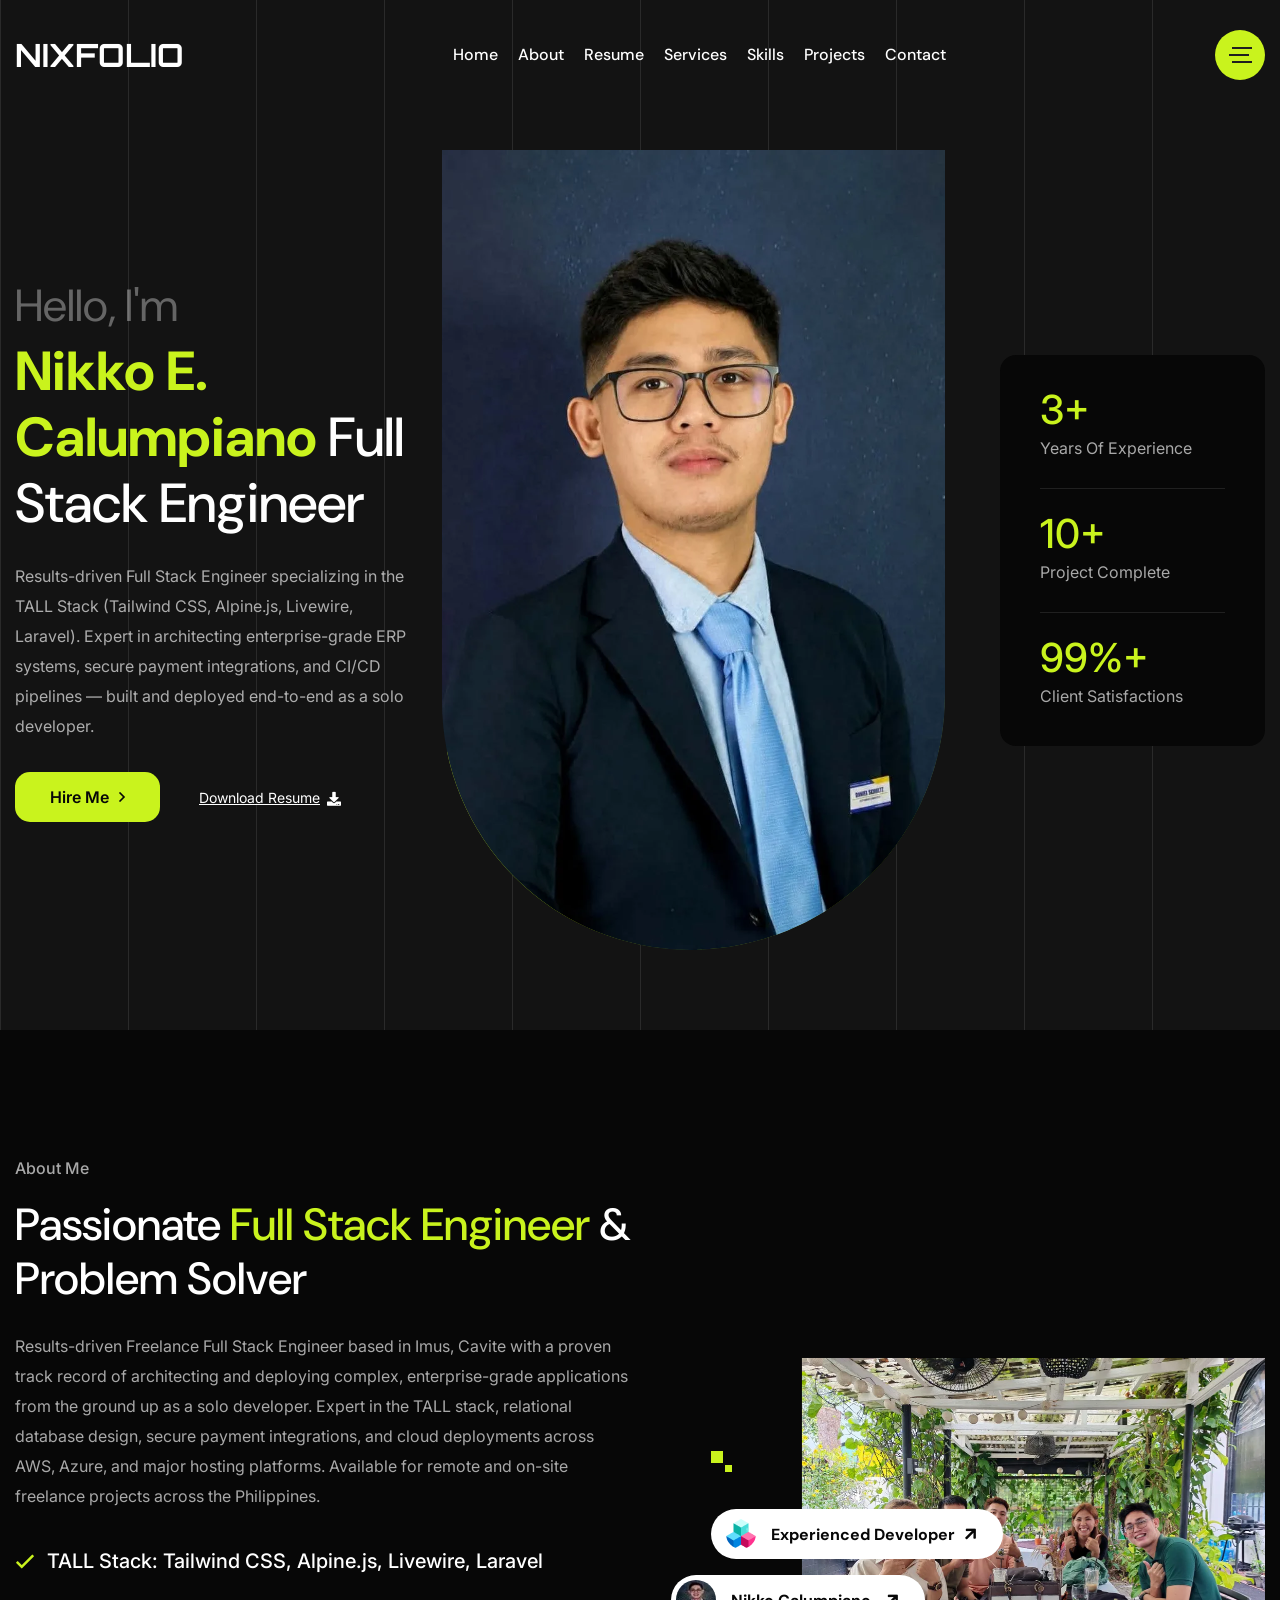
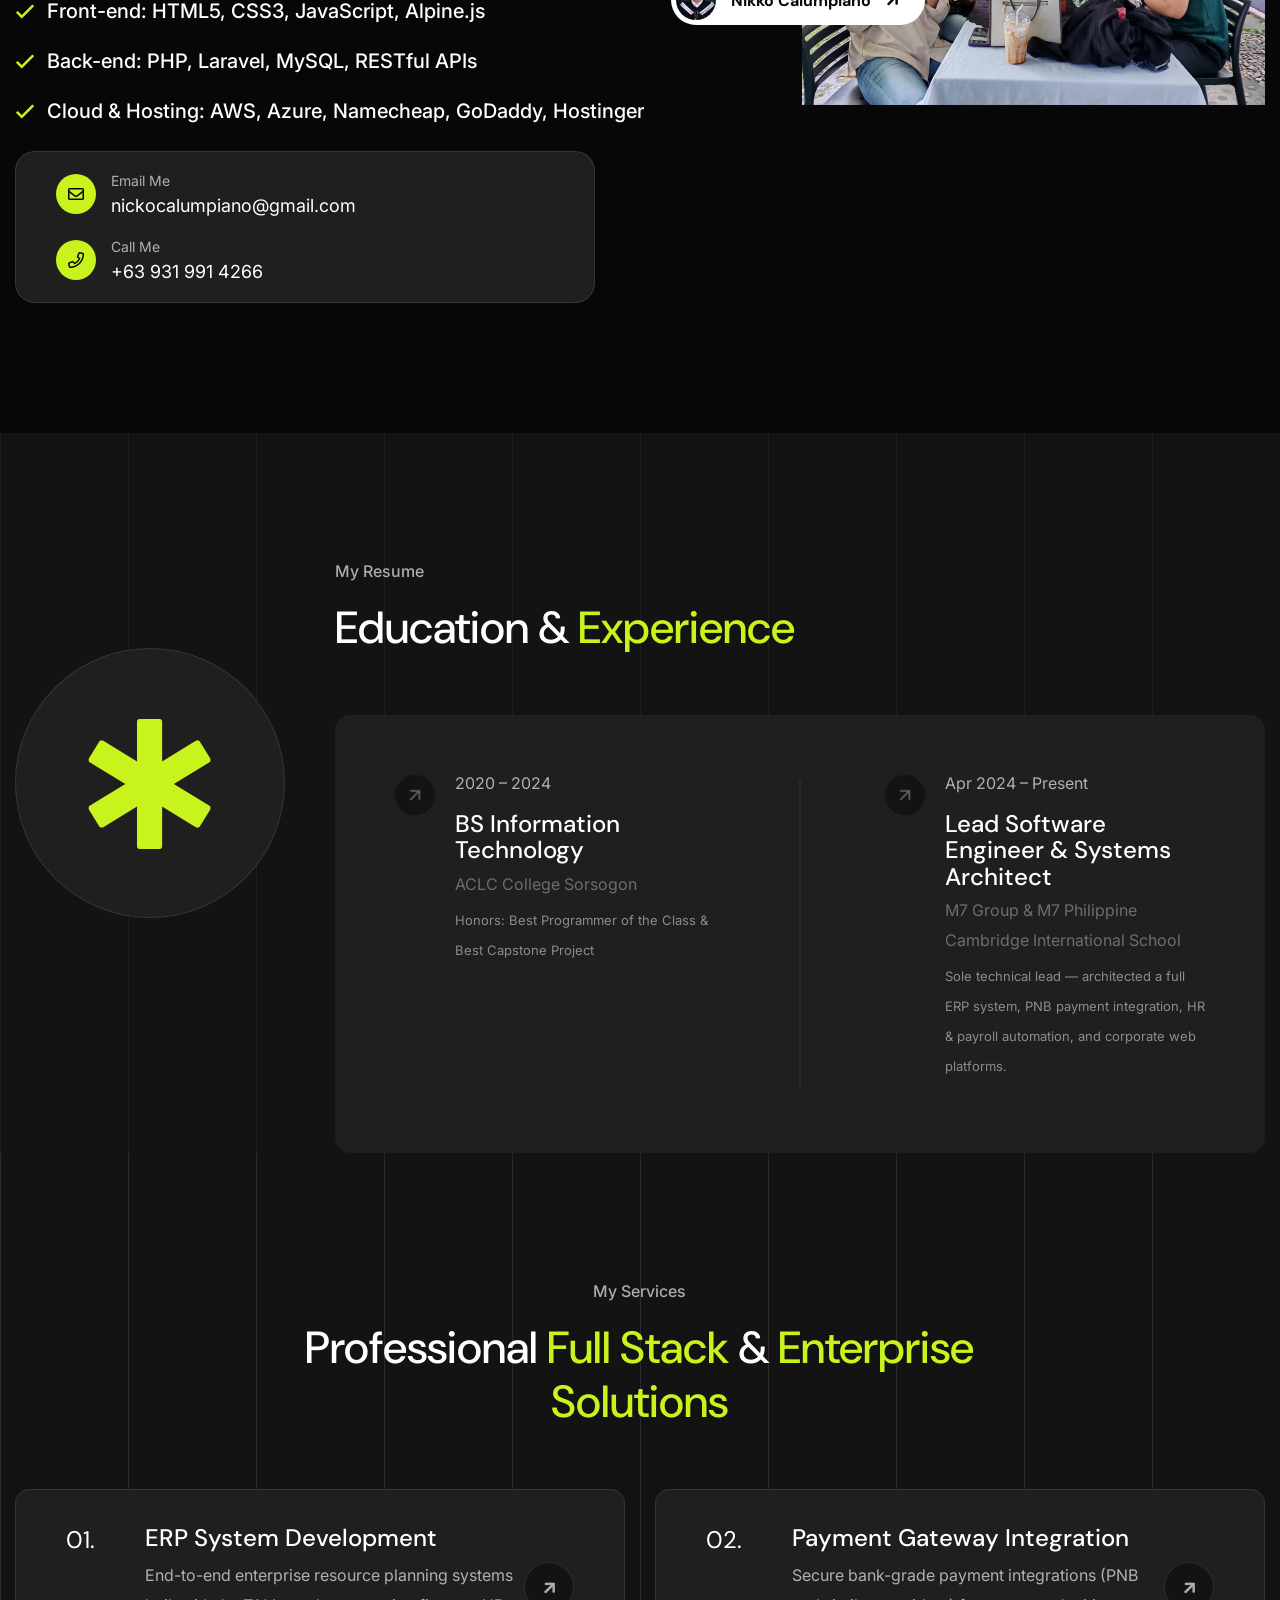
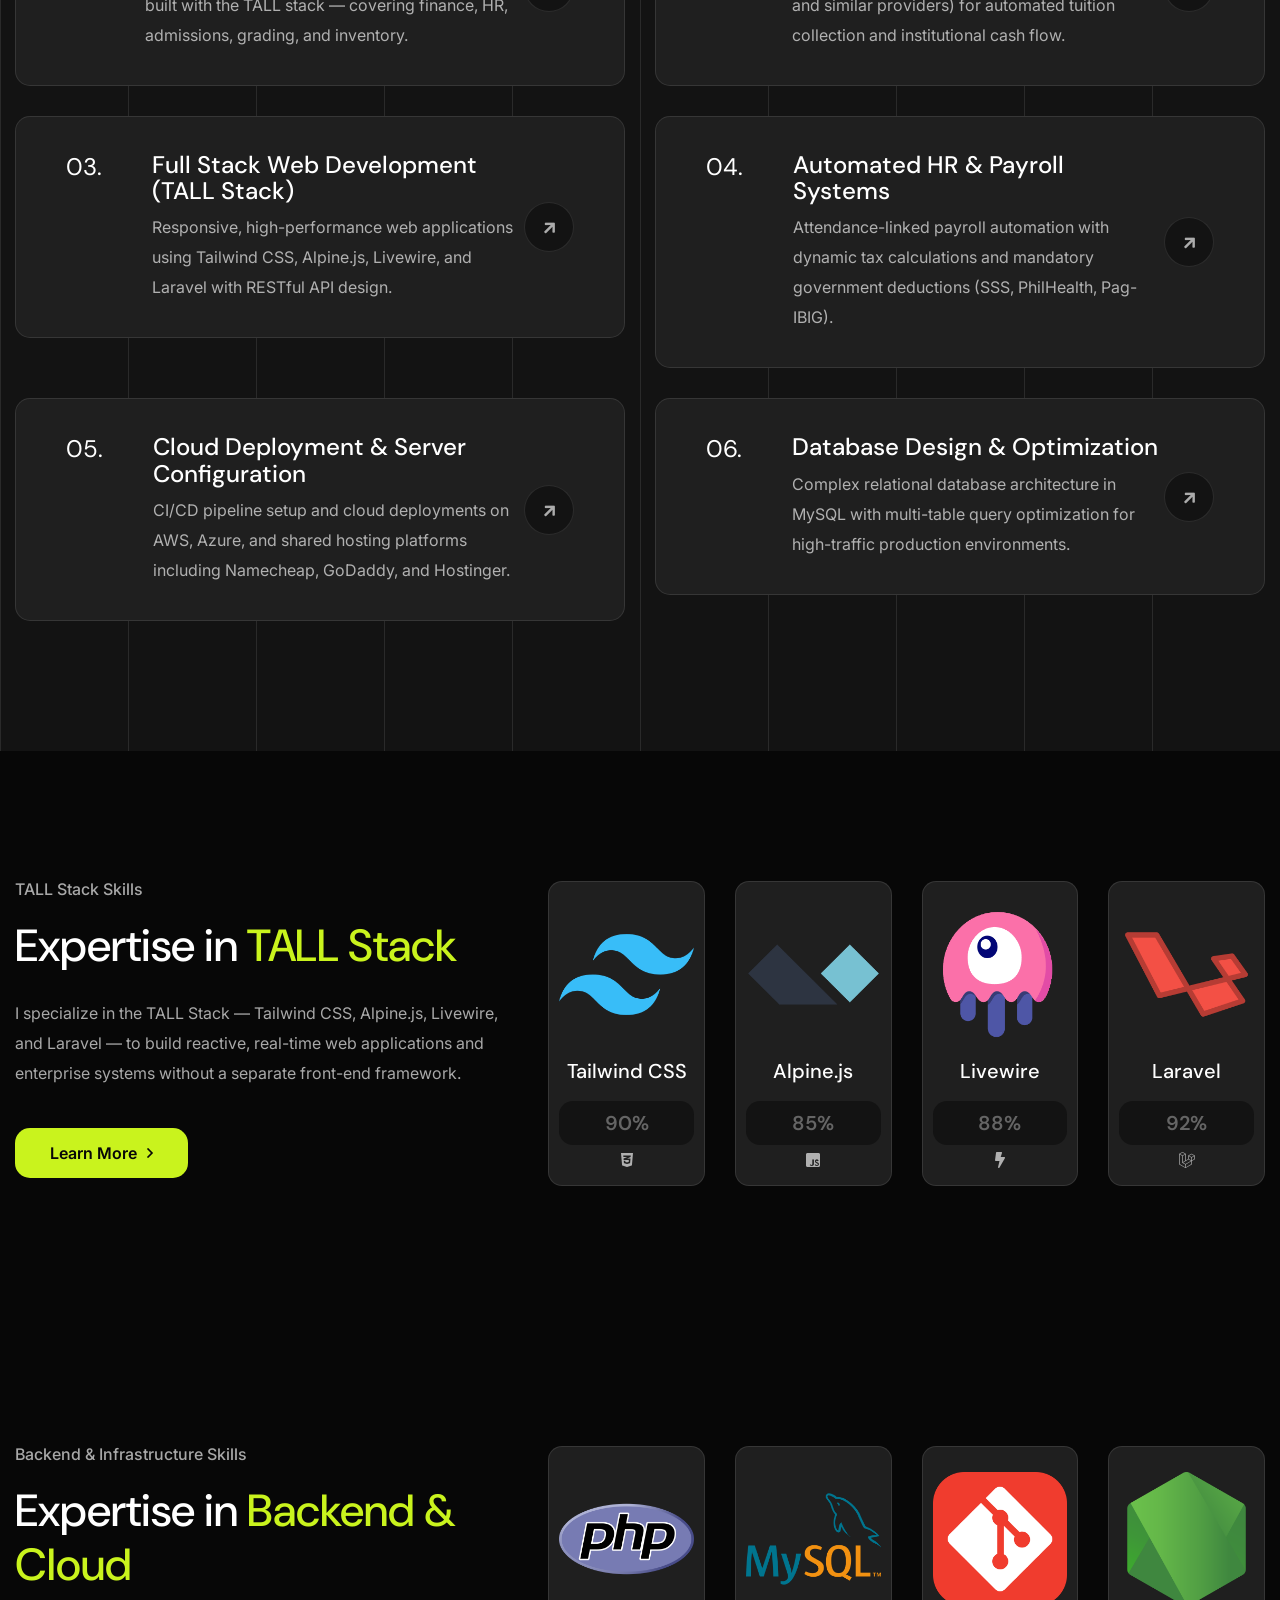
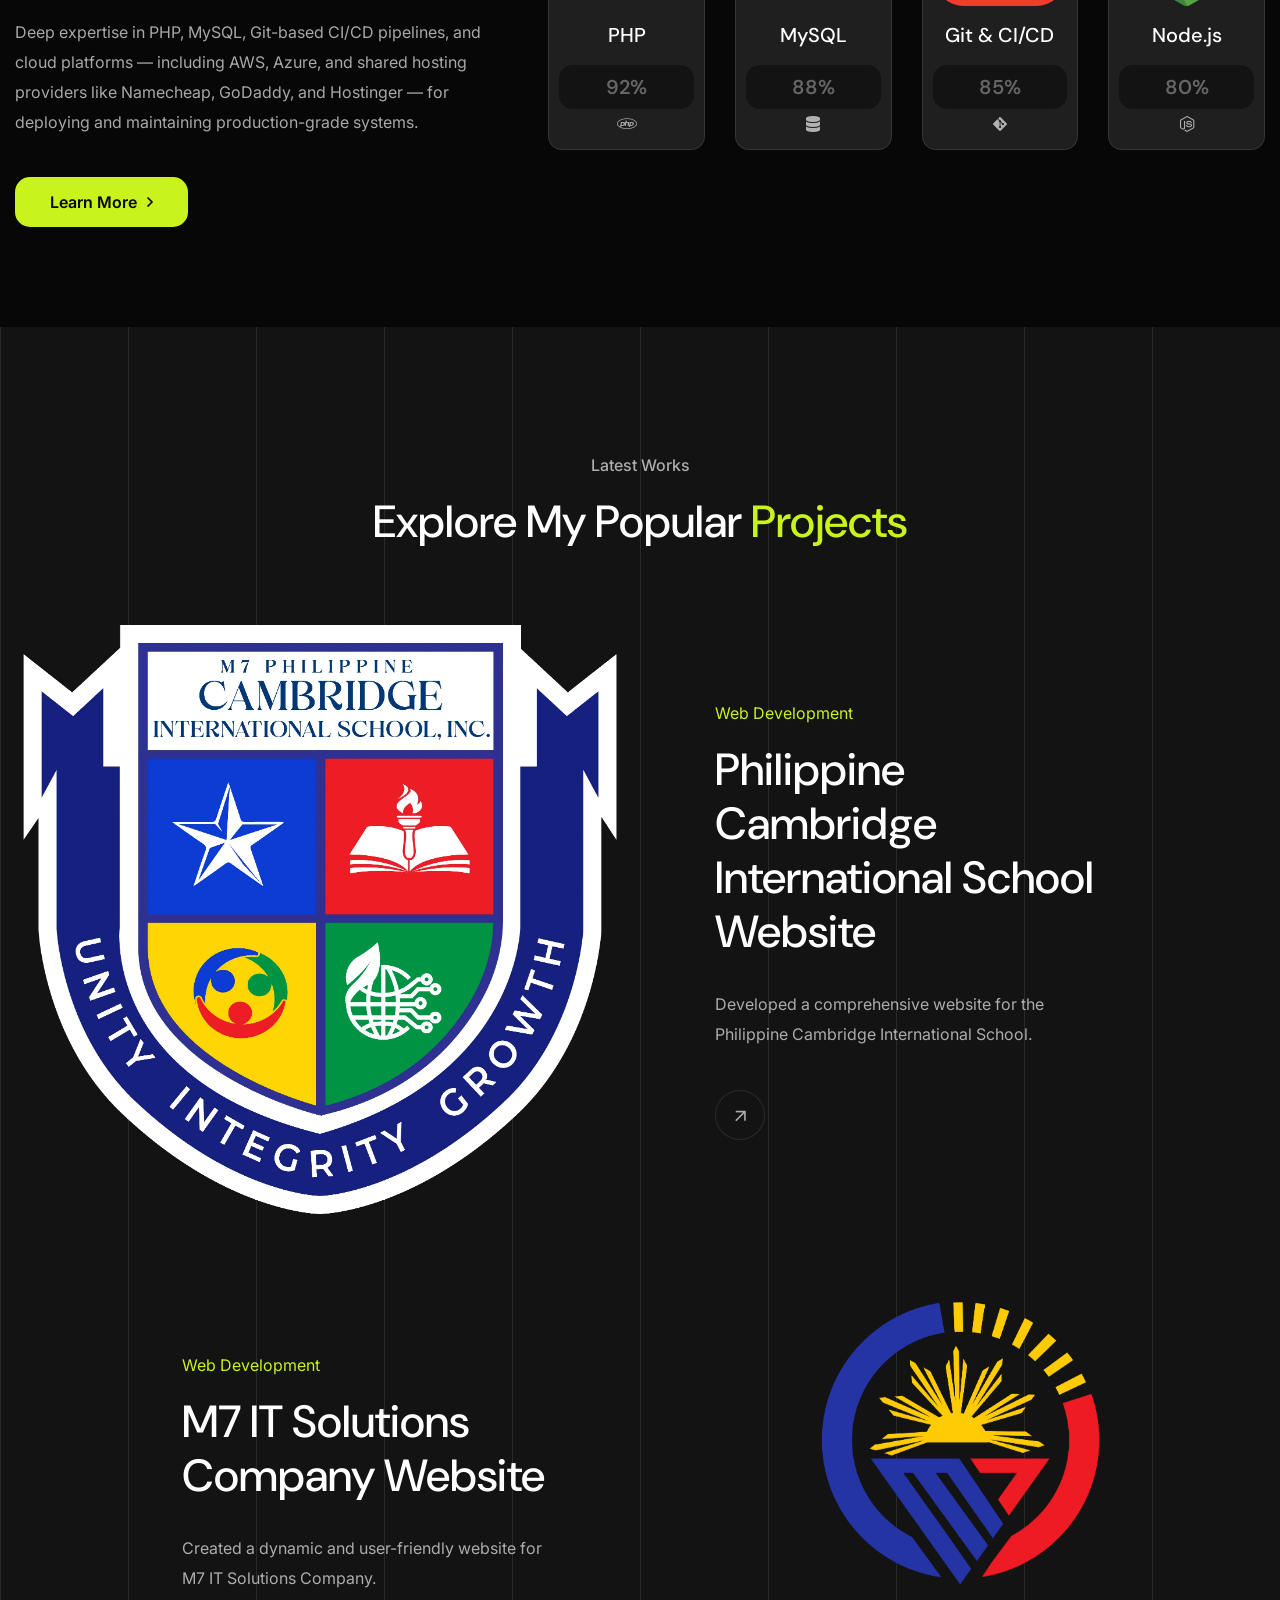
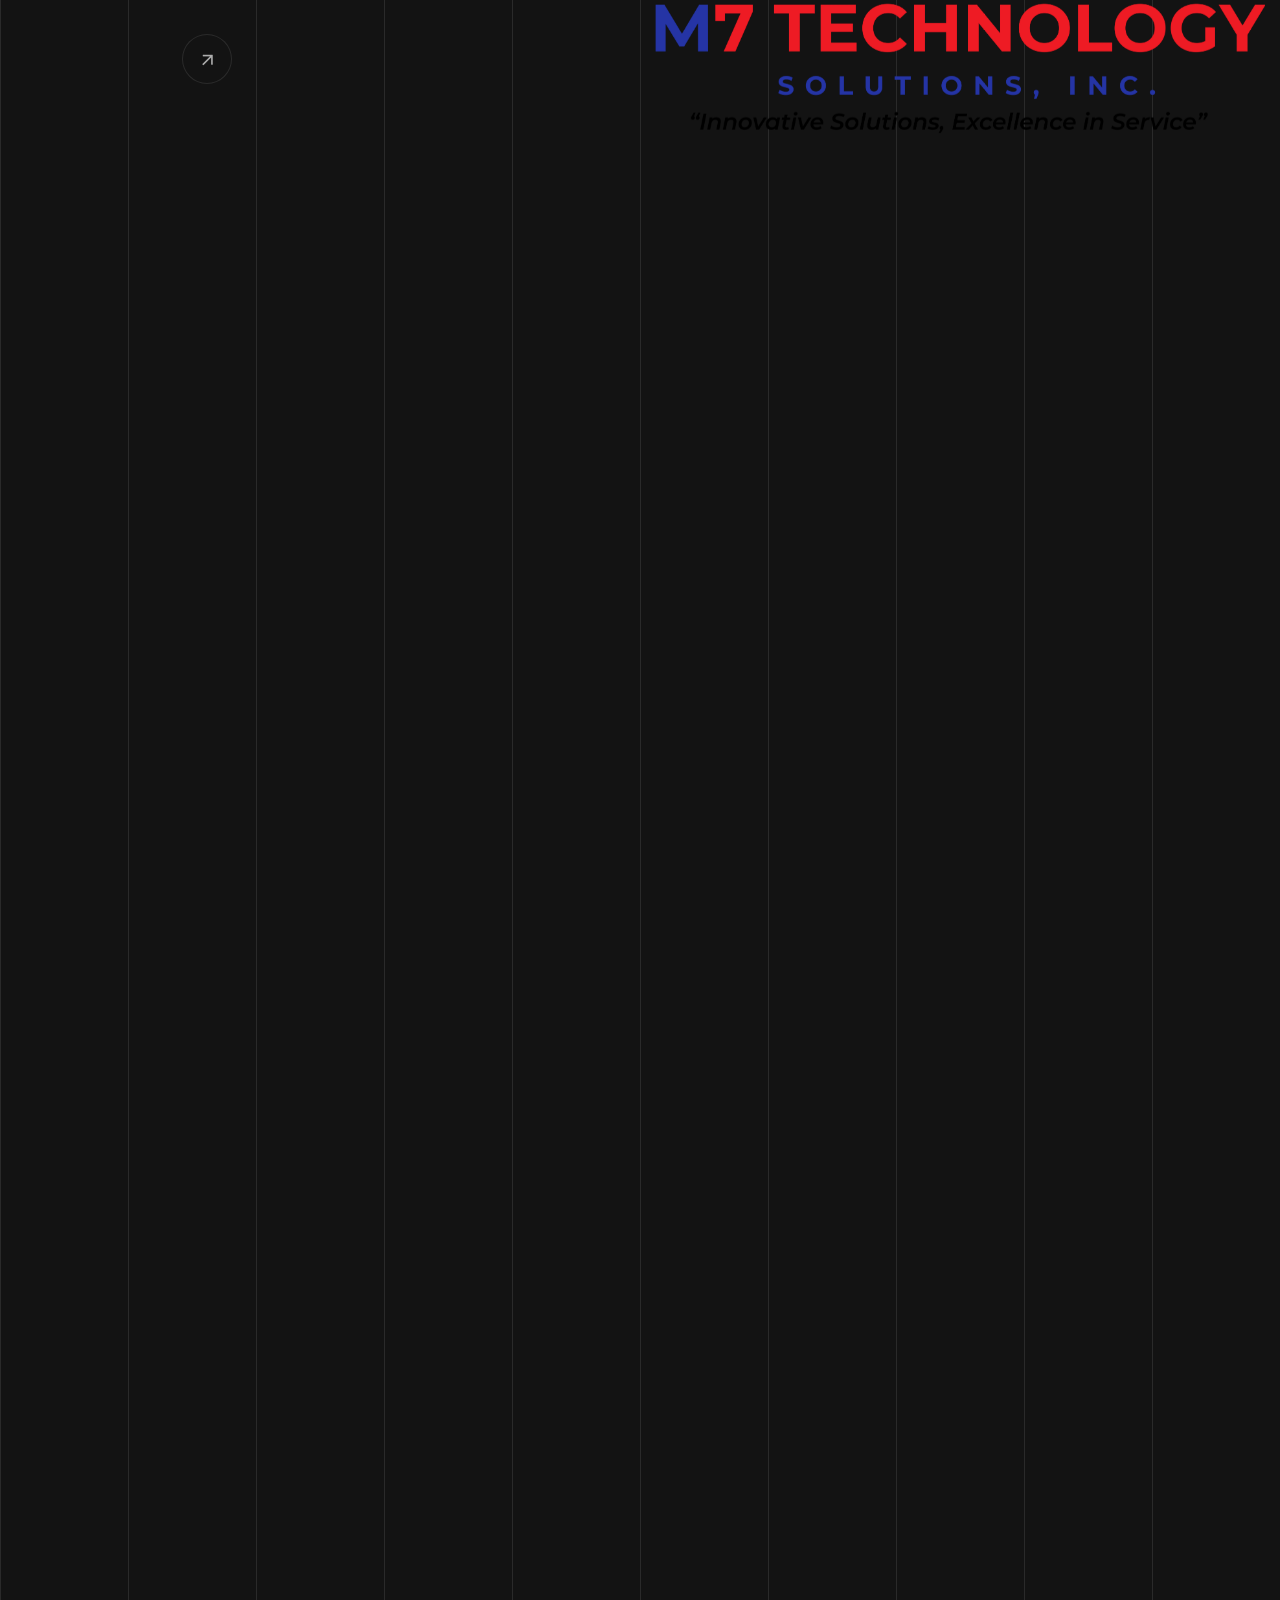
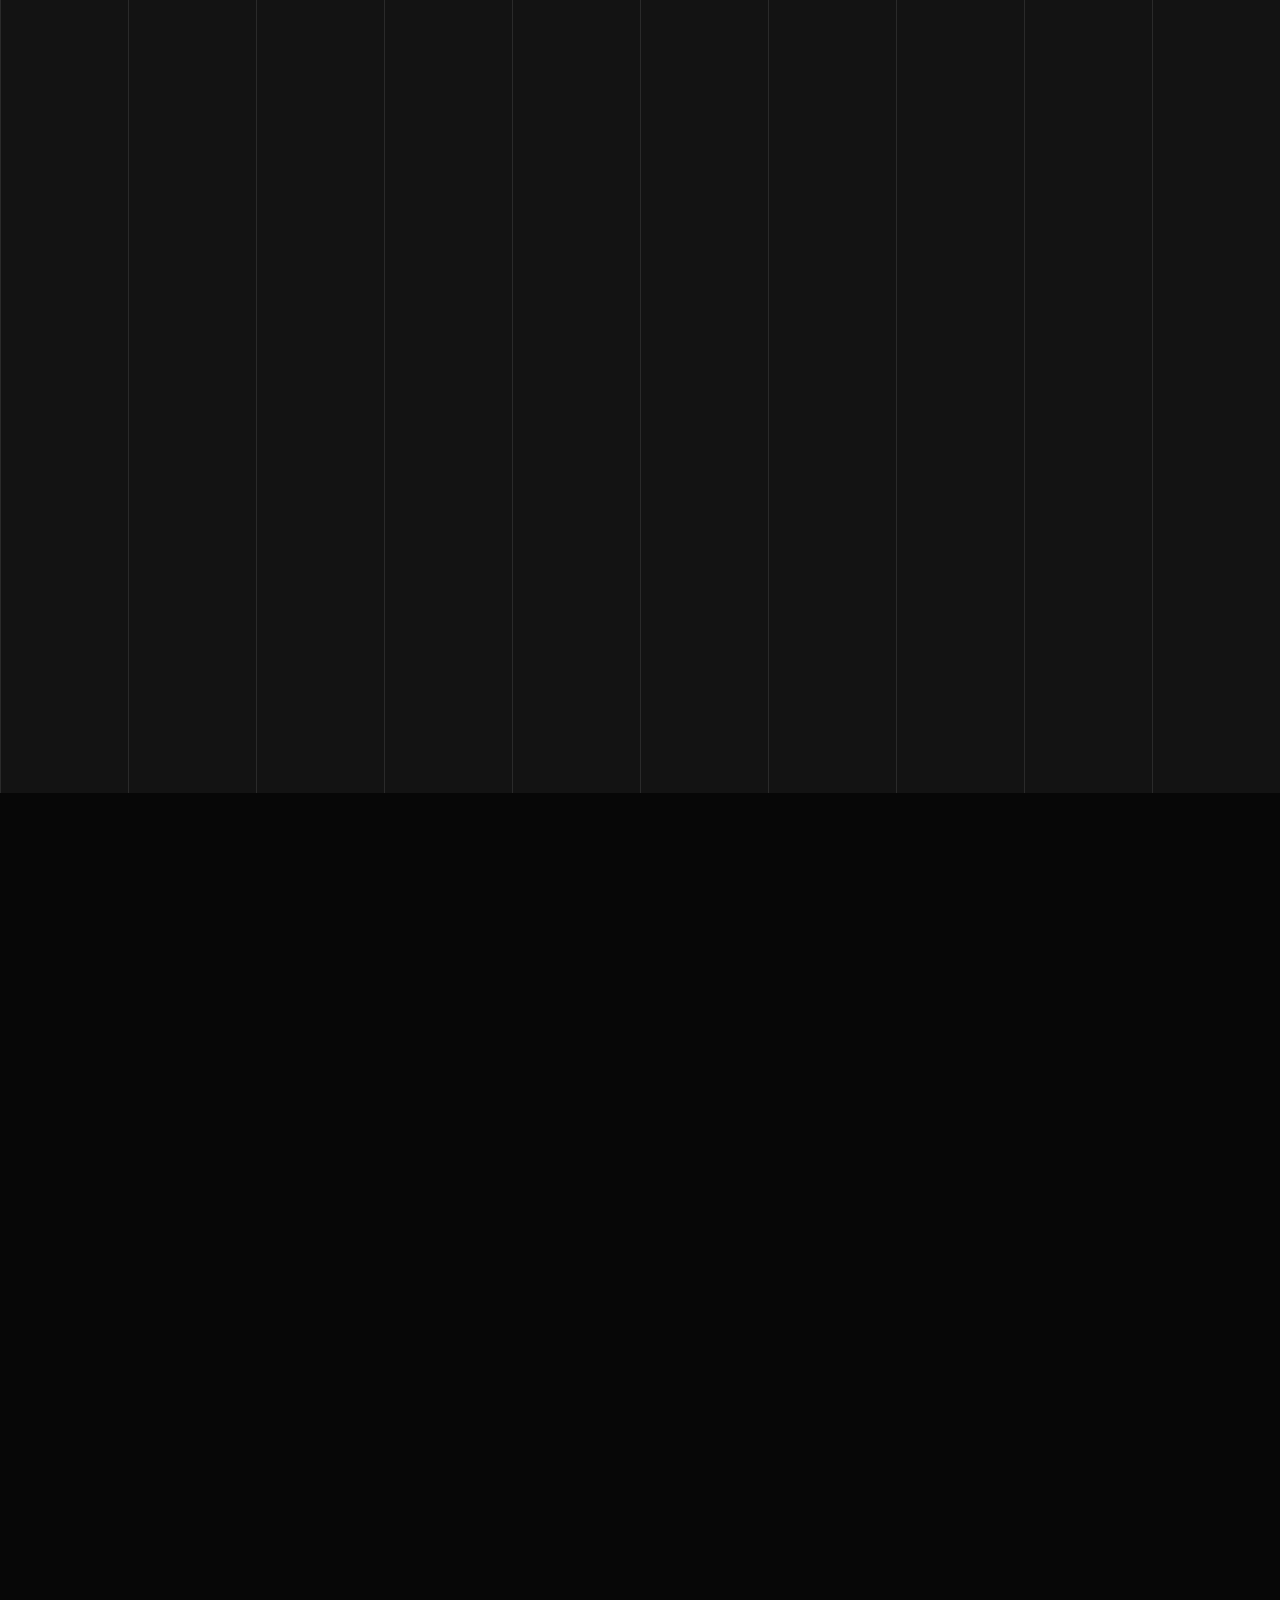
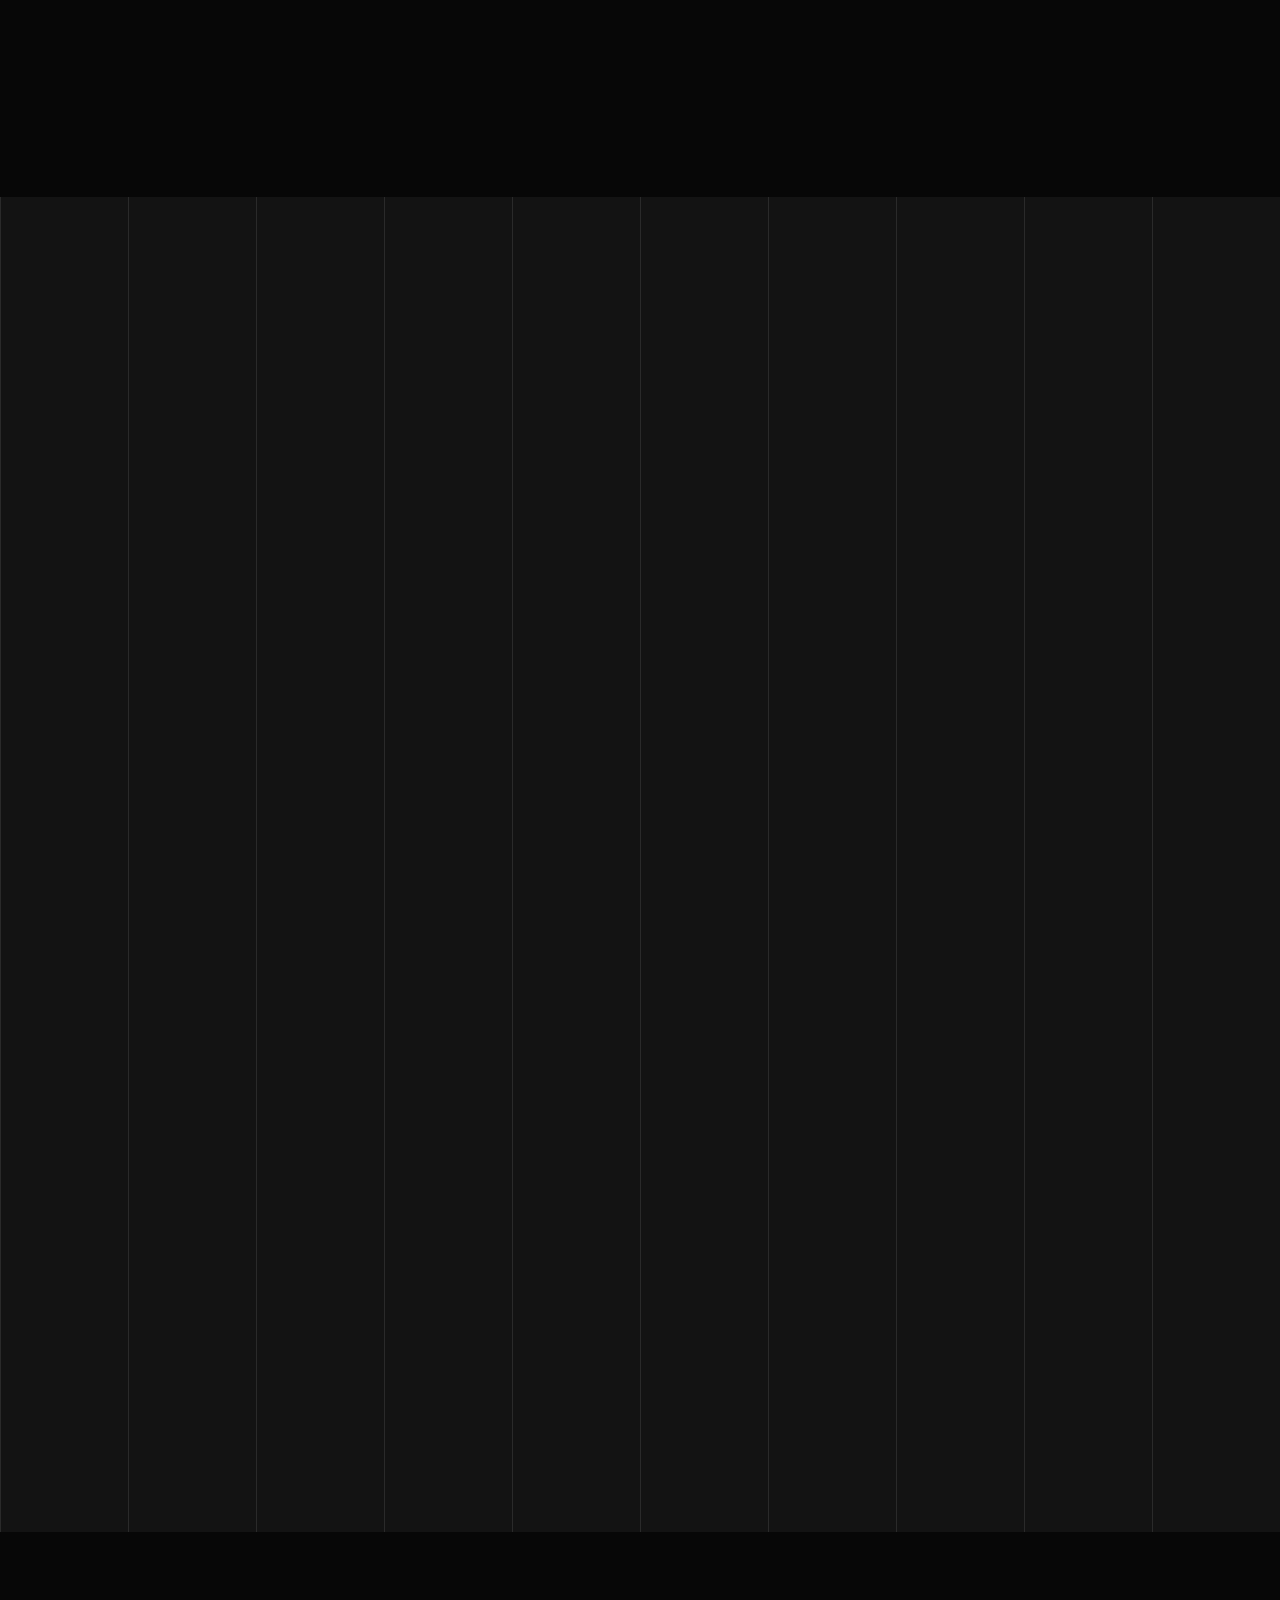
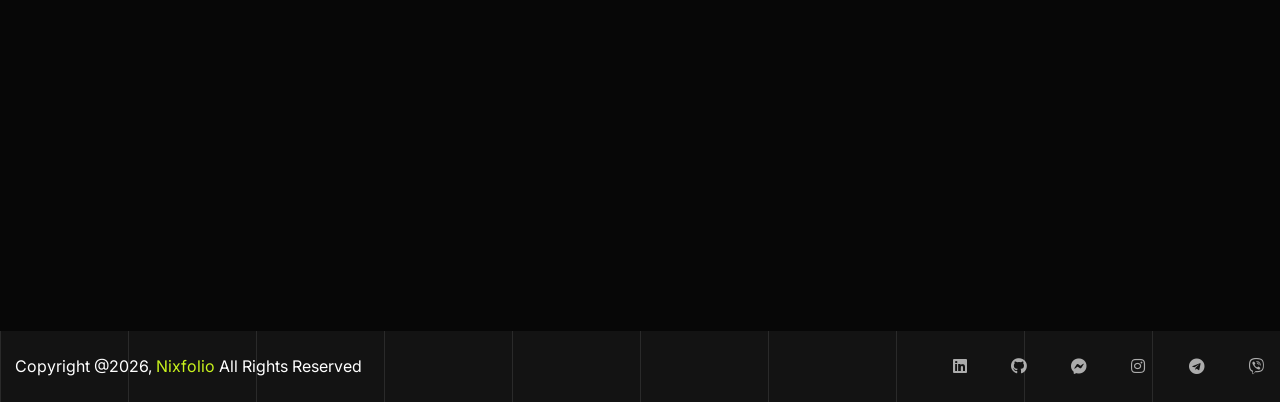
==== commit dc96a533: "Swap hero photo to formal portrait and stop mobile sideways drag - New hero image (me_formal webp/mo" ====
--- a/index.html
+++ b/index.html
@@ -20,7 +20,7 @@
     <meta property="og:url" content="https://nikkocalumpiano.site/">
     <meta property="og:title" content="Nikko Calumpiano | Best Full Stack Engineer in Sorsogon & Imus Cavite | Freelance Laravel Developer Philippines">
     <meta property="og:description" content="Award-winning Freelance Full Stack Engineer based in Imus, Cavite. TALL Stack expert, ERP architect, and Best Programmer awardee from ACLC Sorsogon. Available for remote & on-site projects.">
-    <meta property="og:image" content="https://nikkocalumpiano.site/assets/images/hero/me_casual.jpg">
+    <meta property="og:image" content="https://nikkocalumpiano.site/assets/images/hero/me_formal.jpg">
     <meta property="og:site_name" content="Nixfolio — Nikko Calumpiano">
     <meta property="og:locale" content="en_PH">
 
@@ -28,7 +28,7 @@
     <meta name="twitter:card" content="summary_large_image">
     <meta name="twitter:title" content="Nikko Calumpiano | Best Full Stack Engineer in Sorsogon & Imus Cavite | Freelance Laravel Developer Philippines">
     <meta name="twitter:description" content="Award-winning Freelance Full Stack Engineer based in Imus, Cavite. TALL Stack expert, ERP architect, and Best Programmer awardee from ACLC Sorsogon. Available for remote & on-site projects.">
-    <meta name="twitter:image" content="https://nikkocalumpiano.site/assets/images/hero/me_casual.jpg">
+    <meta name="twitter:image" content="https://nikkocalumpiano.site/assets/images/hero/me_formal.jpg">
 
     <!-- Schema.org Structured Data -->
     <script type="application/ld+json">
@@ -38,7 +38,7 @@
       "name": "Nikko E. Calumpiano",
       "alternateName": "Nixfolio",
       "url": "https://nikkocalumpiano.site",
-      "image": "https://nikkocalumpiano.site/assets/images/hero/me_casual.jpg",
+      "image": "https://nikkocalumpiano.site/assets/images/hero/me_formal.jpg",
       "jobTitle": ["Full Stack Software Engineer", "Full Stack Software Developer", "Web Developer", "Systems Architect"],
       "description": "Award-winning Freelance Full Stack Software Engineer based in Imus, Cavite, Philippines. Best Programmer and Best Capstone Project awardee at ACLC College Sorsogon. Specializes in TALL Stack (Tailwind CSS, Alpine.js, Livewire, Laravel), ERP systems, HR & payroll systems, and secure payment integrations. Available for remote and on-site freelance projects.",
       "address": {
@@ -138,8 +138,8 @@
 
     <!-- Preload LCP image (responsive: mobile gets 540px version, desktop gets full) -->
     <link rel="preload" as="image" fetchpriority="high"
-          href="assets/images/hero/me_casual.webp"
-          imagesrcset="assets/images/hero/me_casual_mobile.webp 540w, assets/images/hero/me_casual.webp 1081w"
+          href="assets/images/hero/me_formal.webp"
+          imagesrcset="assets/images/hero/me_formal_mobile.webp 540w, assets/images/hero/me_formal.webp 1024w"
           imagesizes="(max-width: 768px) 100vw, 575px">
 
     <!-- Google Analytics GA4 -->
@@ -157,7 +157,7 @@
     <!-- Bootstrap -->
     <link rel="stylesheet" href="assets/css/bootstrap.min.css">
     <!-- Main Style -->
-    <link rel="stylesheet" href="assets/css/style.css">
+    <link rel="stylesheet" href="assets/css/style.css?v=2">
 
     <!-- Non-critical CSS deferred (loads async, no render-blocking) -->
     <link rel="stylesheet" href="assets/css/flaticon.min.css" media="print" onload="this.media='all'">
@@ -351,11 +351,11 @@
                     <div class="col-lg-5">
                         <div class="author-image-part wow fadeIn delay-0-3s">
                             <div class="bg-circle"></div>
-                            <img src="assets/images/hero/me_casual.webp"
-                                 srcset="assets/images/hero/me_casual_mobile.webp 540w, assets/images/hero/me_casual.webp 1081w"
+                            <img src="assets/images/hero/me_formal.webp"
+                                 srcset="assets/images/hero/me_formal_mobile.webp 540w, assets/images/hero/me_formal.webp 1024w"
                                  sizes="(max-width: 768px) 100vw, 575px"
                                  alt="Nikko Calumpiano - Best Full Stack Software Engineer in Sorsogon Philippines"
-                                 fetchpriority="high" width="1081" height="1669"
+                                 fetchpriority="high" width="1024" height="1280"
                                  style="max-height: 800px; object-fit: cover; object-position: top center;">
                             <div class="progress-shape">
                                 <img src="assets/images/hero/progress-shape.png" alt="Progress">
--- a/assets/css/style.css
+++ b/assets/css/style.css
@@ -269,6 +269,13 @@
 /* For Scroll Animation */
 html {
   scroll-behavior: unset !important;
+}
+
+/* Stop sideways drag on mobile; clip (not hidden) keeps sticky/fixed elements working */
+html,
+body {
+  overflow-x: hidden;
+  overflow-x: clip;
 }
 
 /*******************************************************/
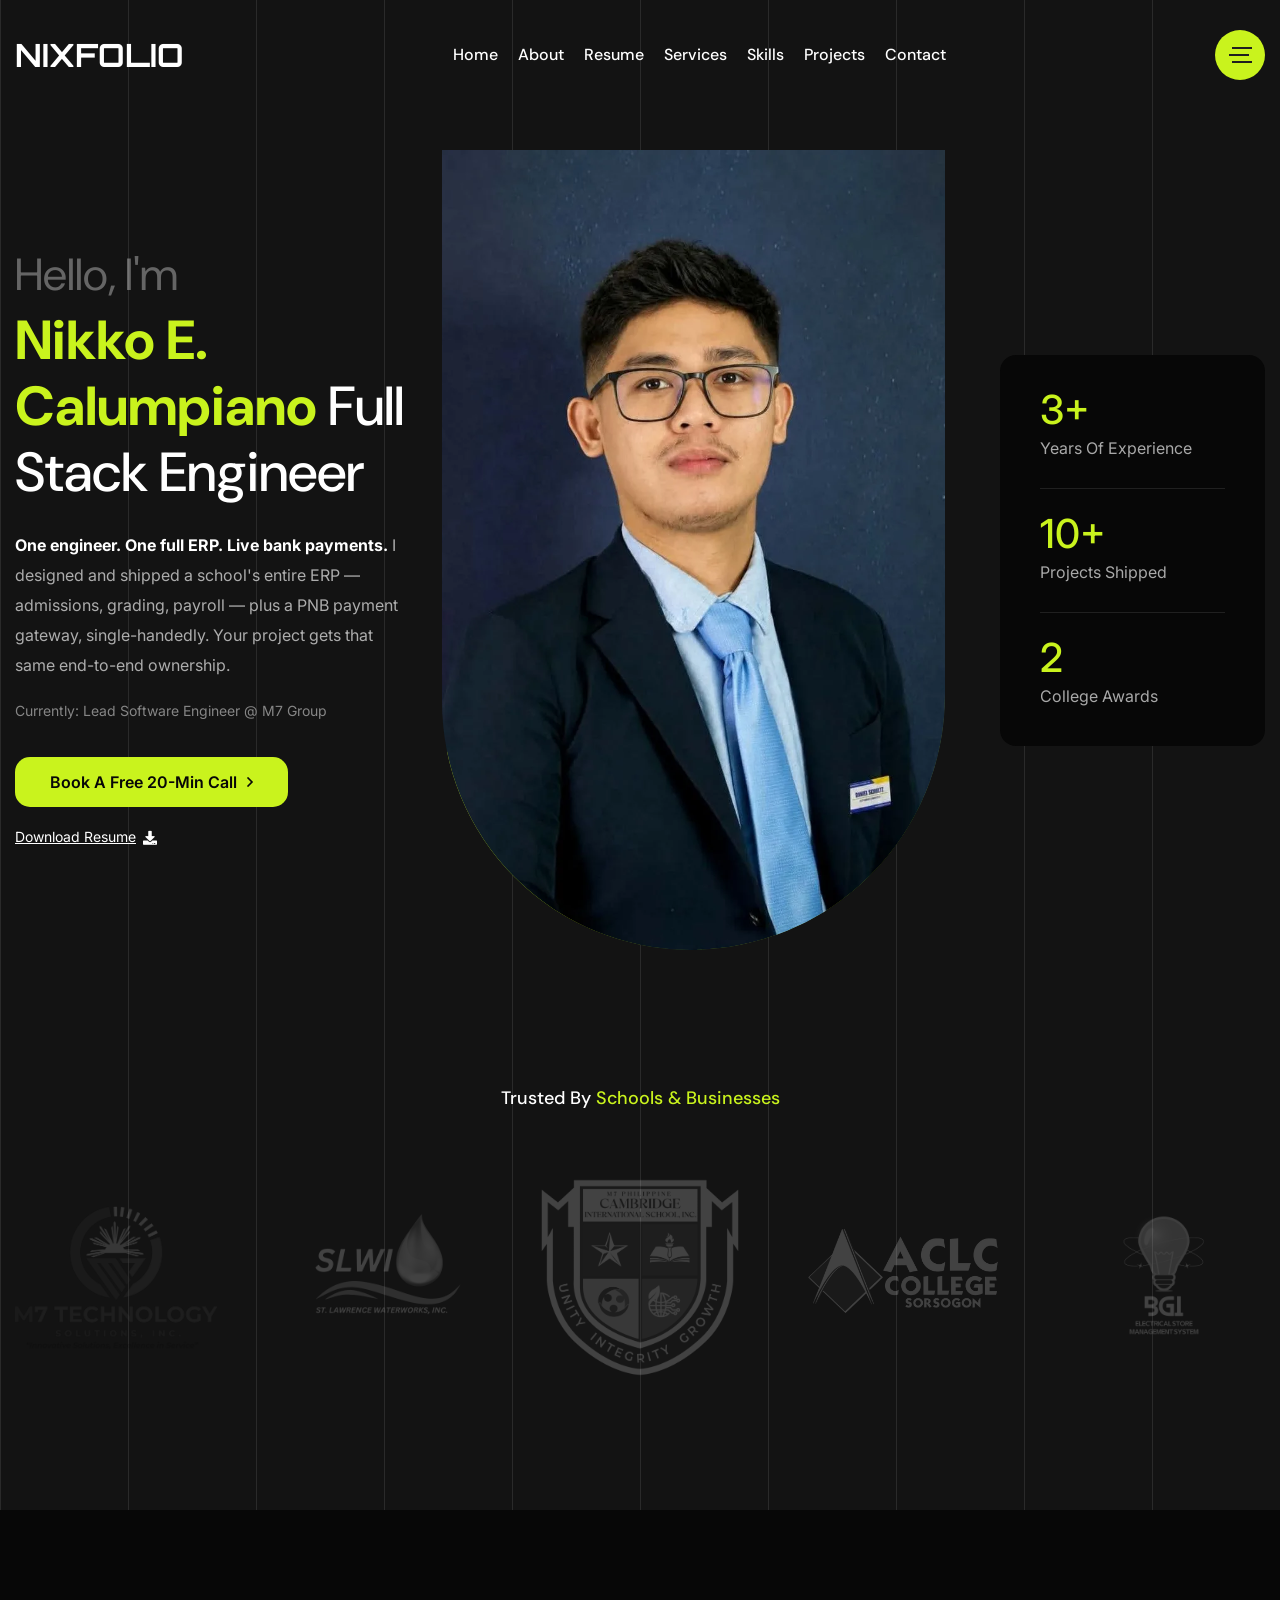
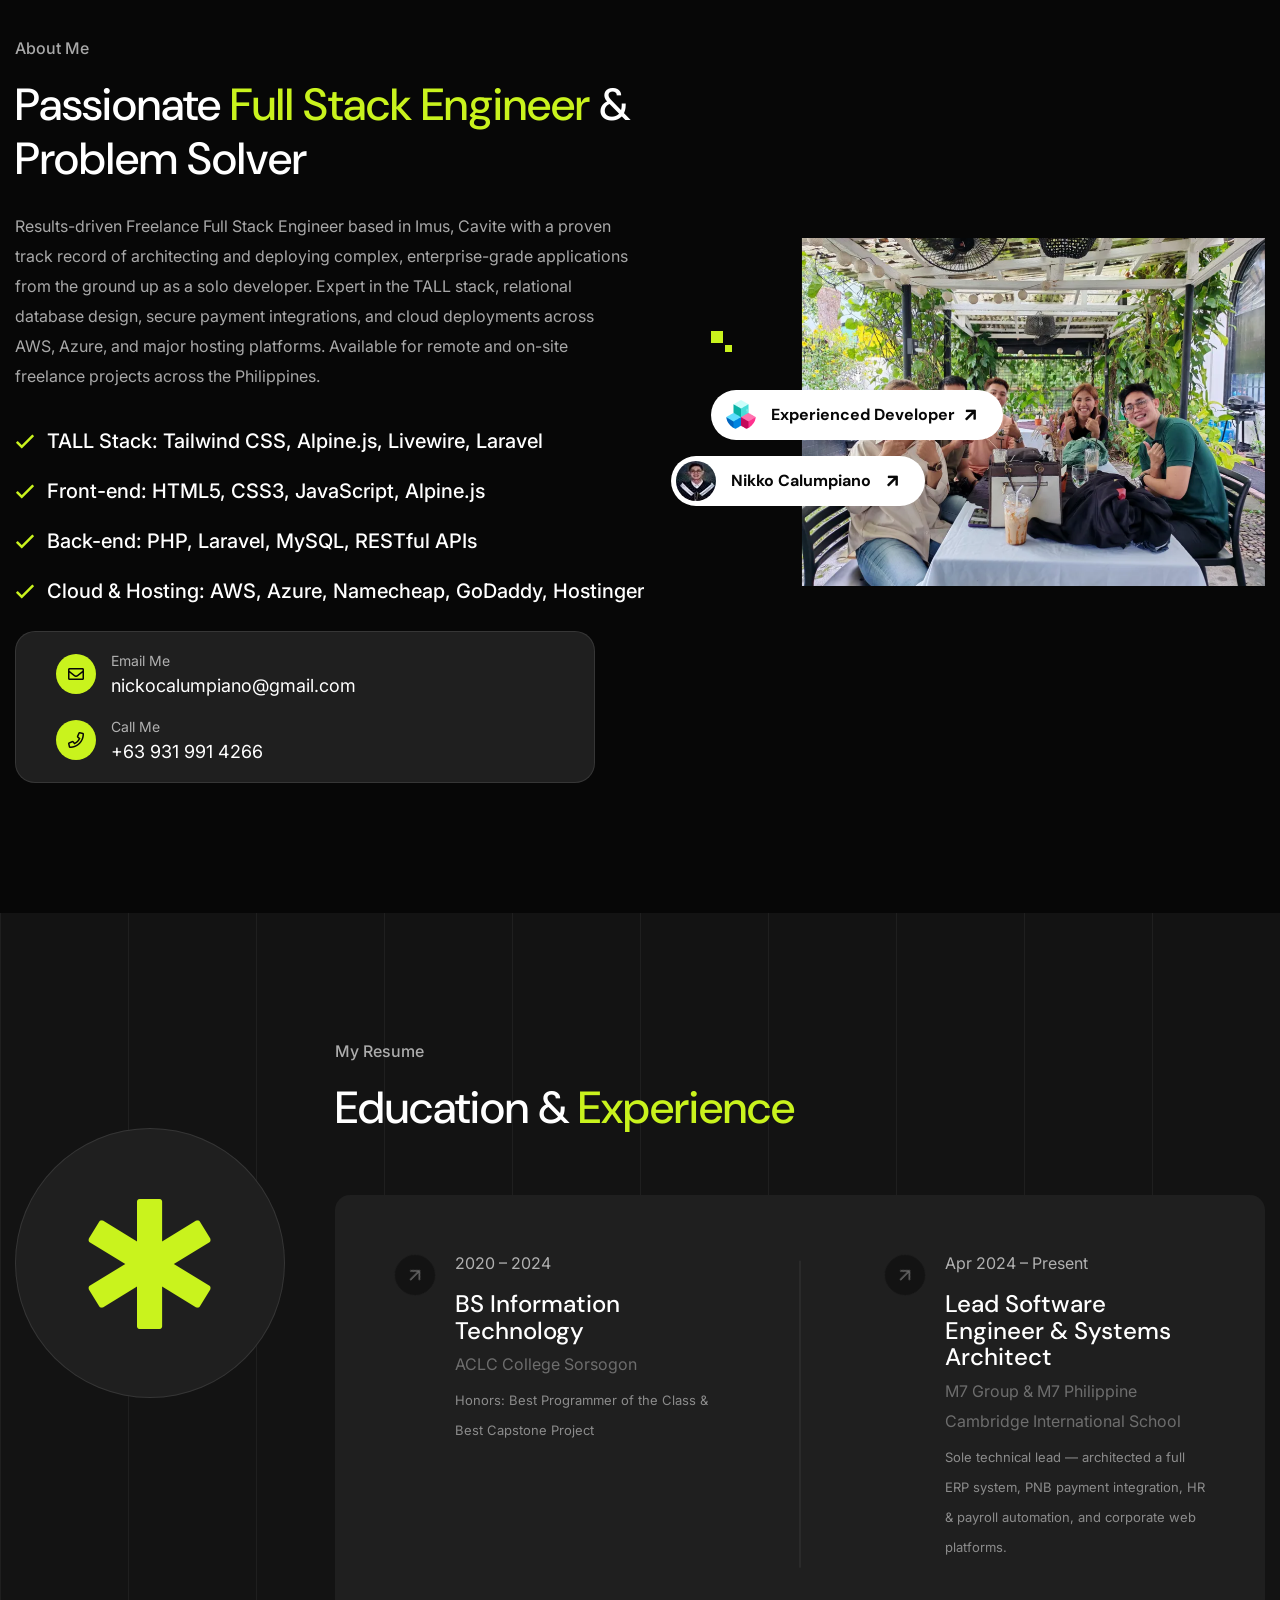
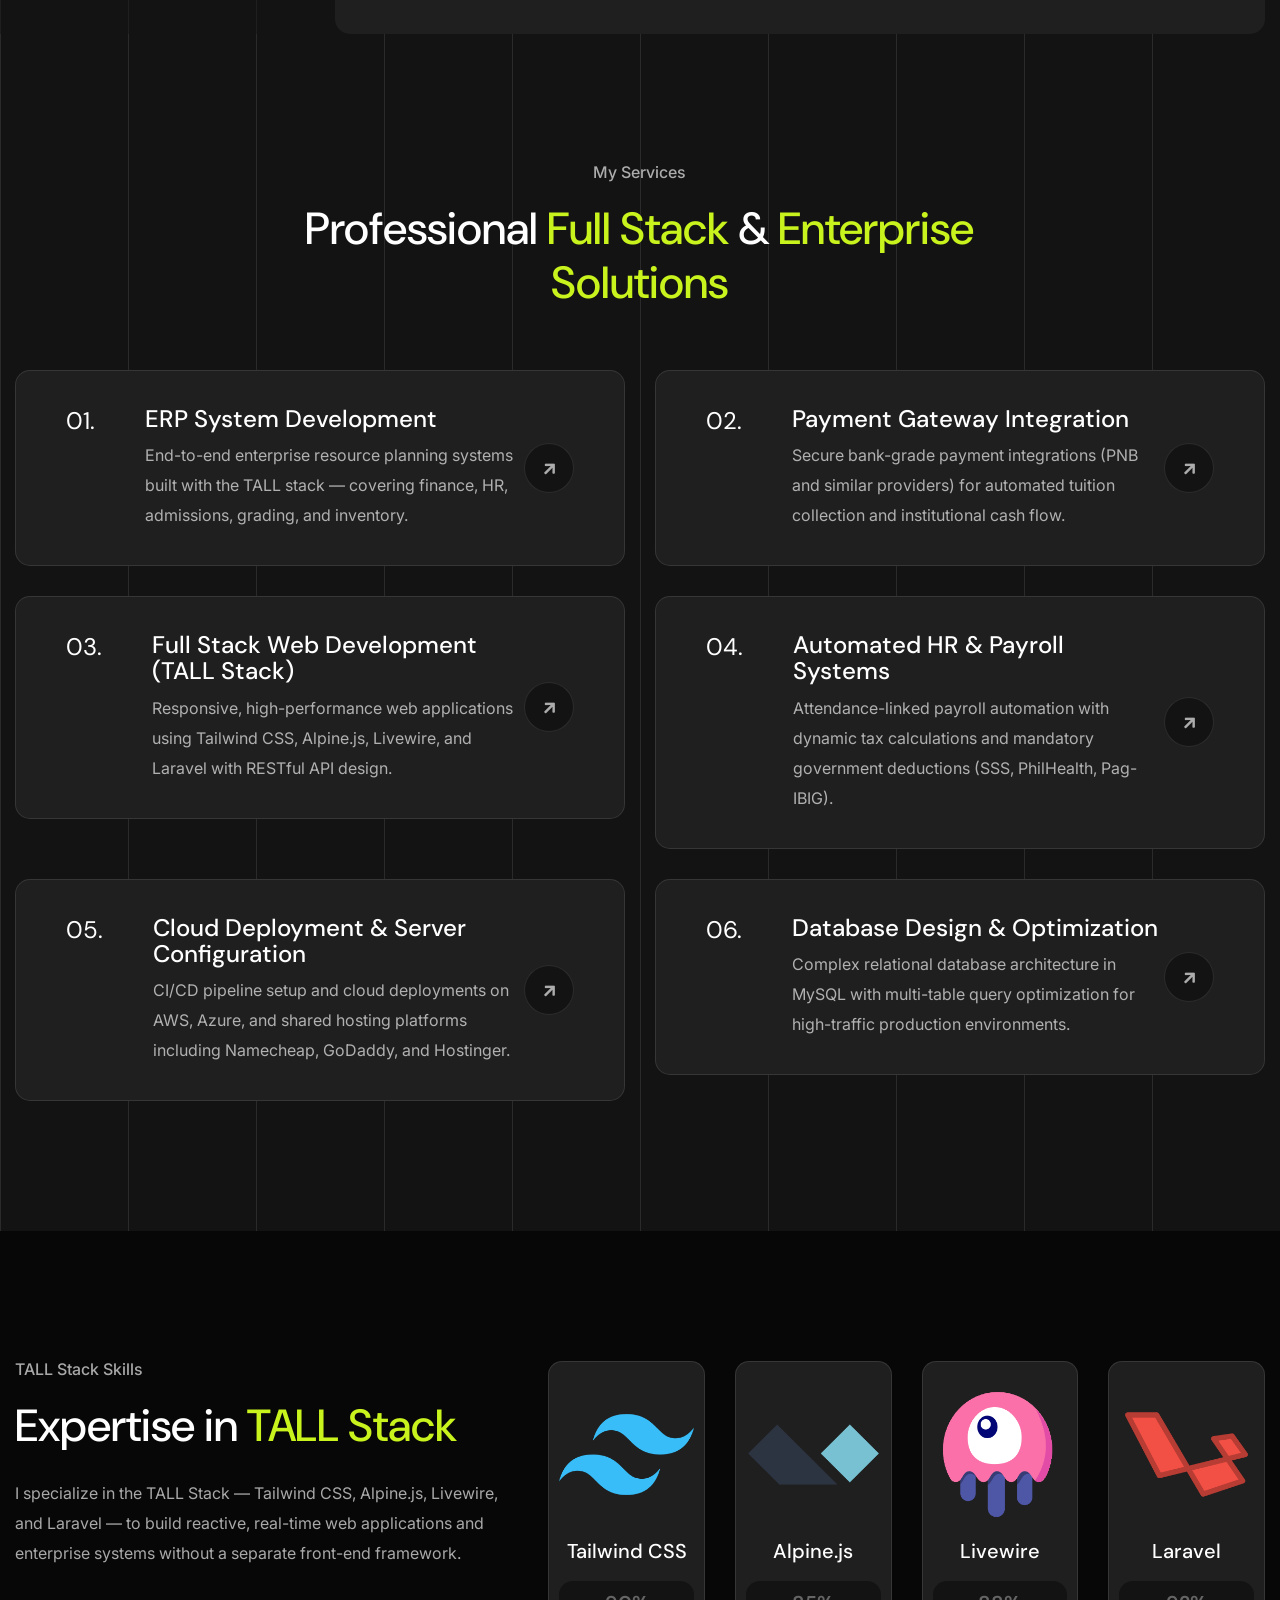
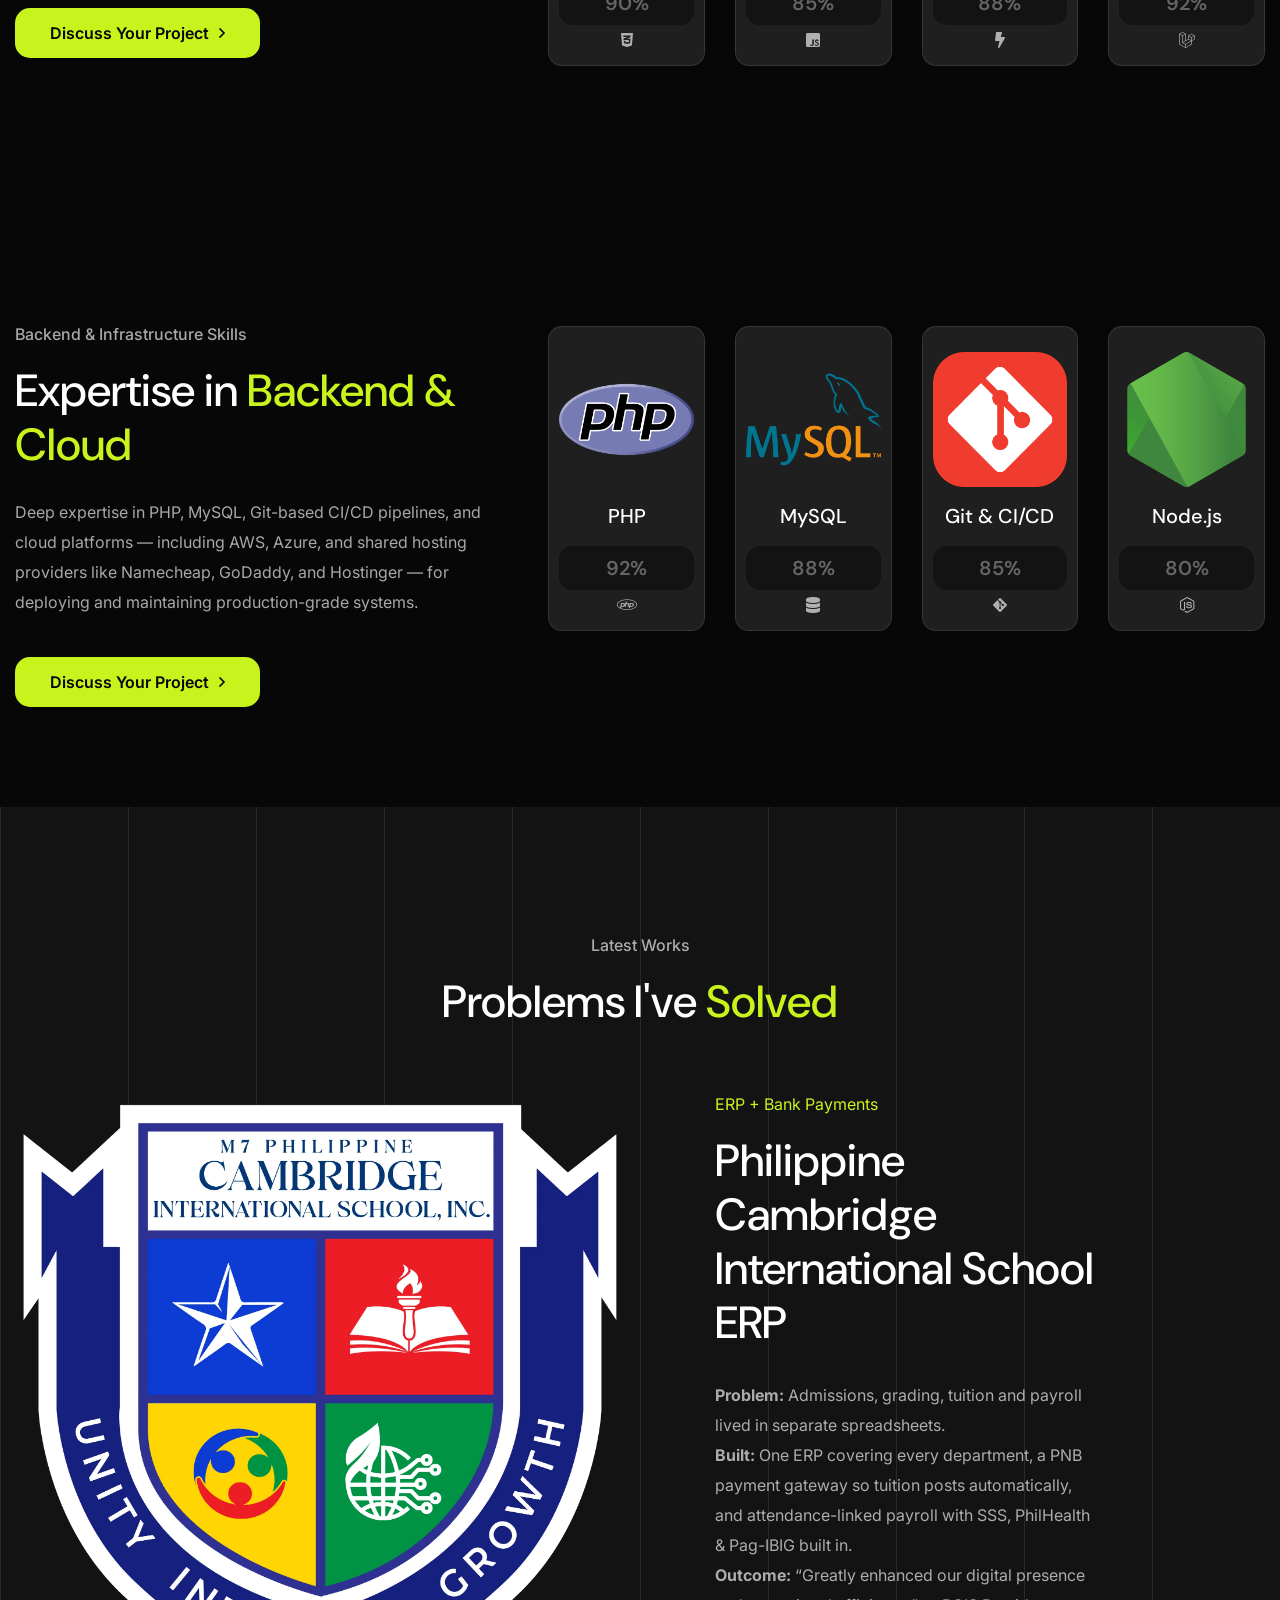
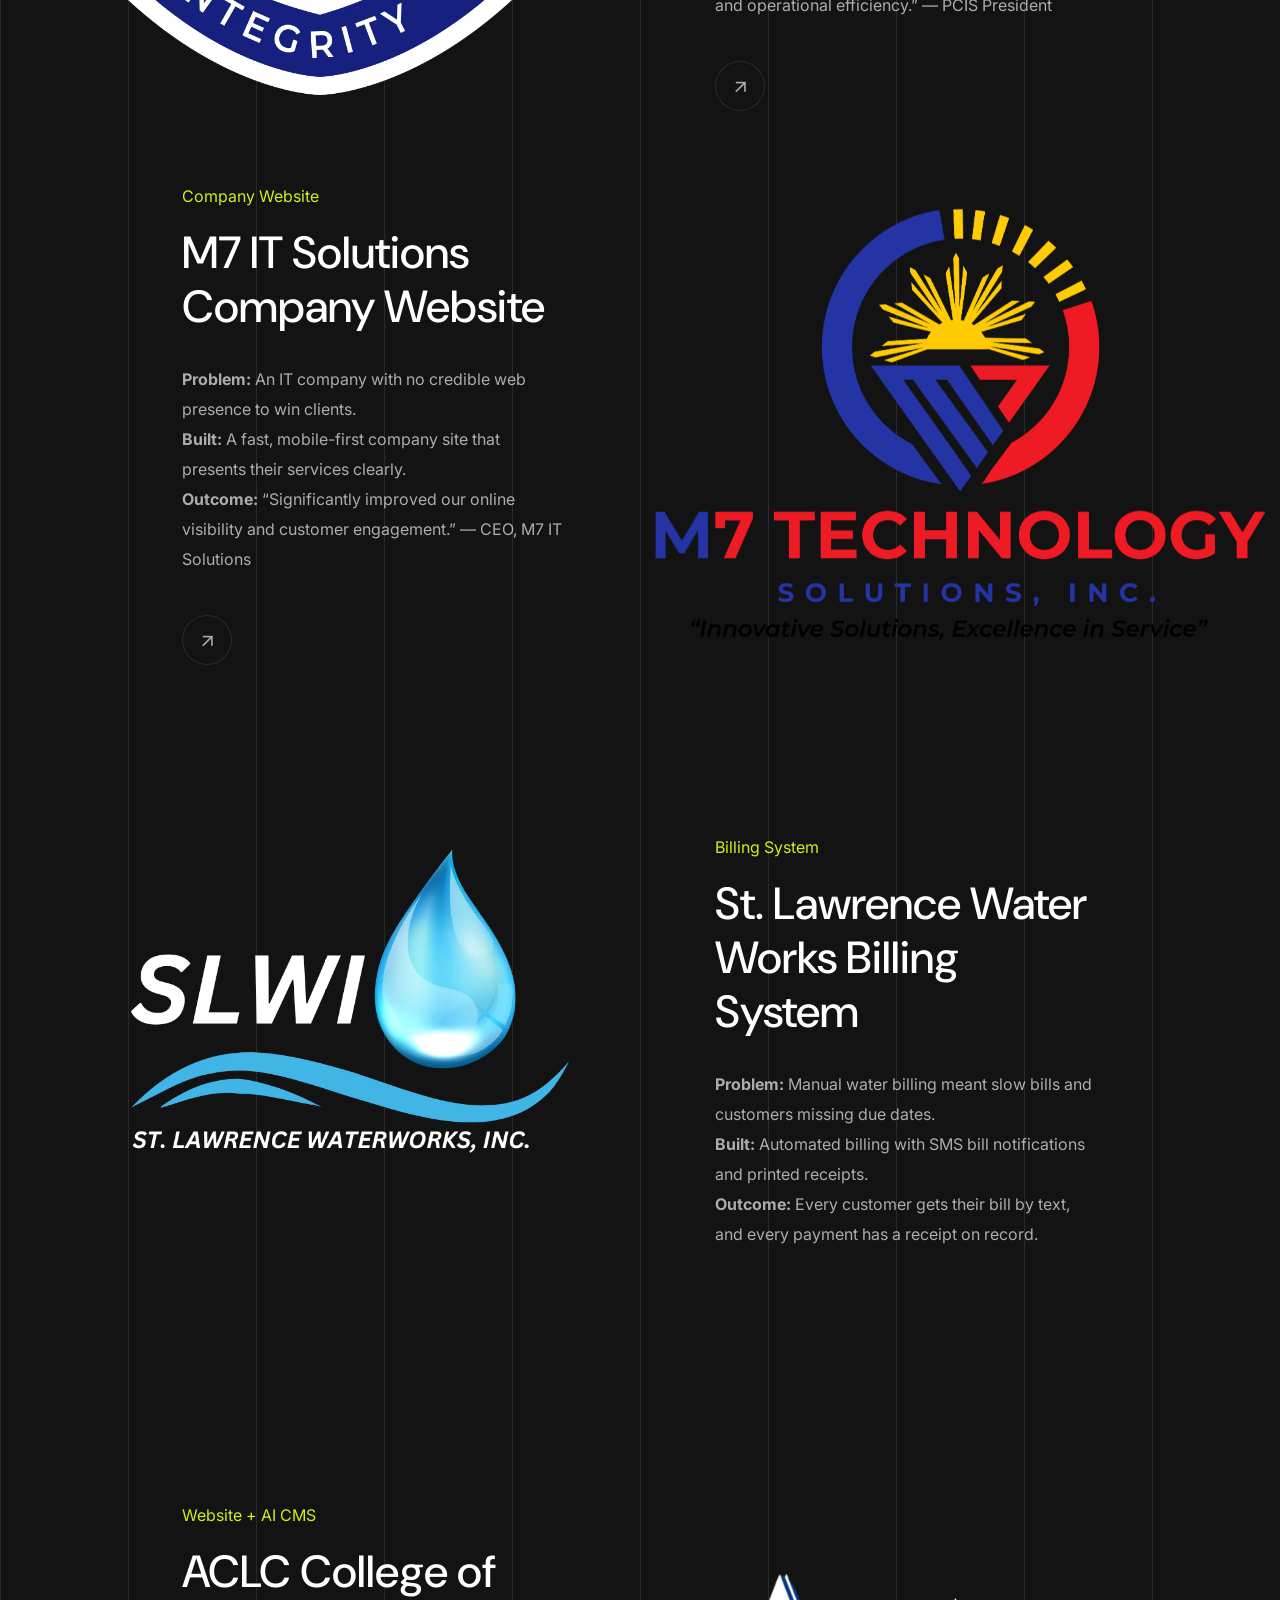
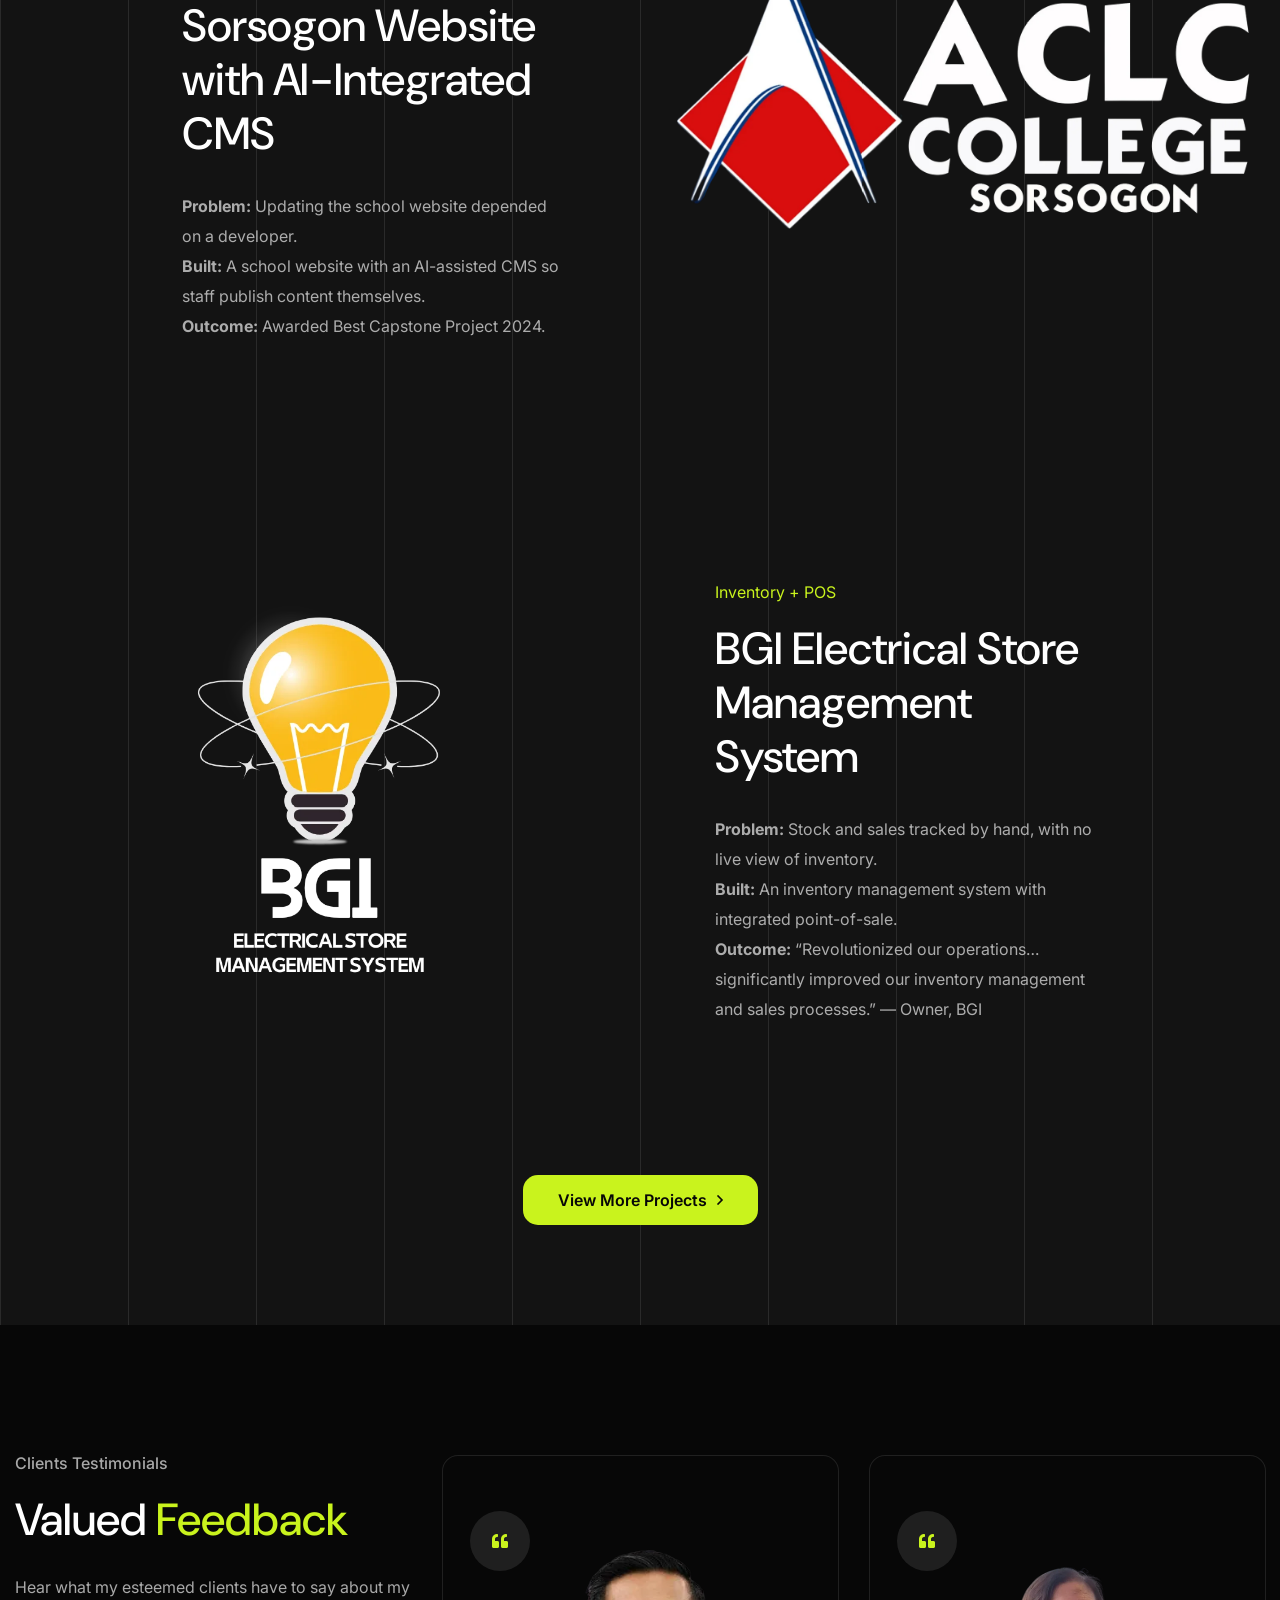
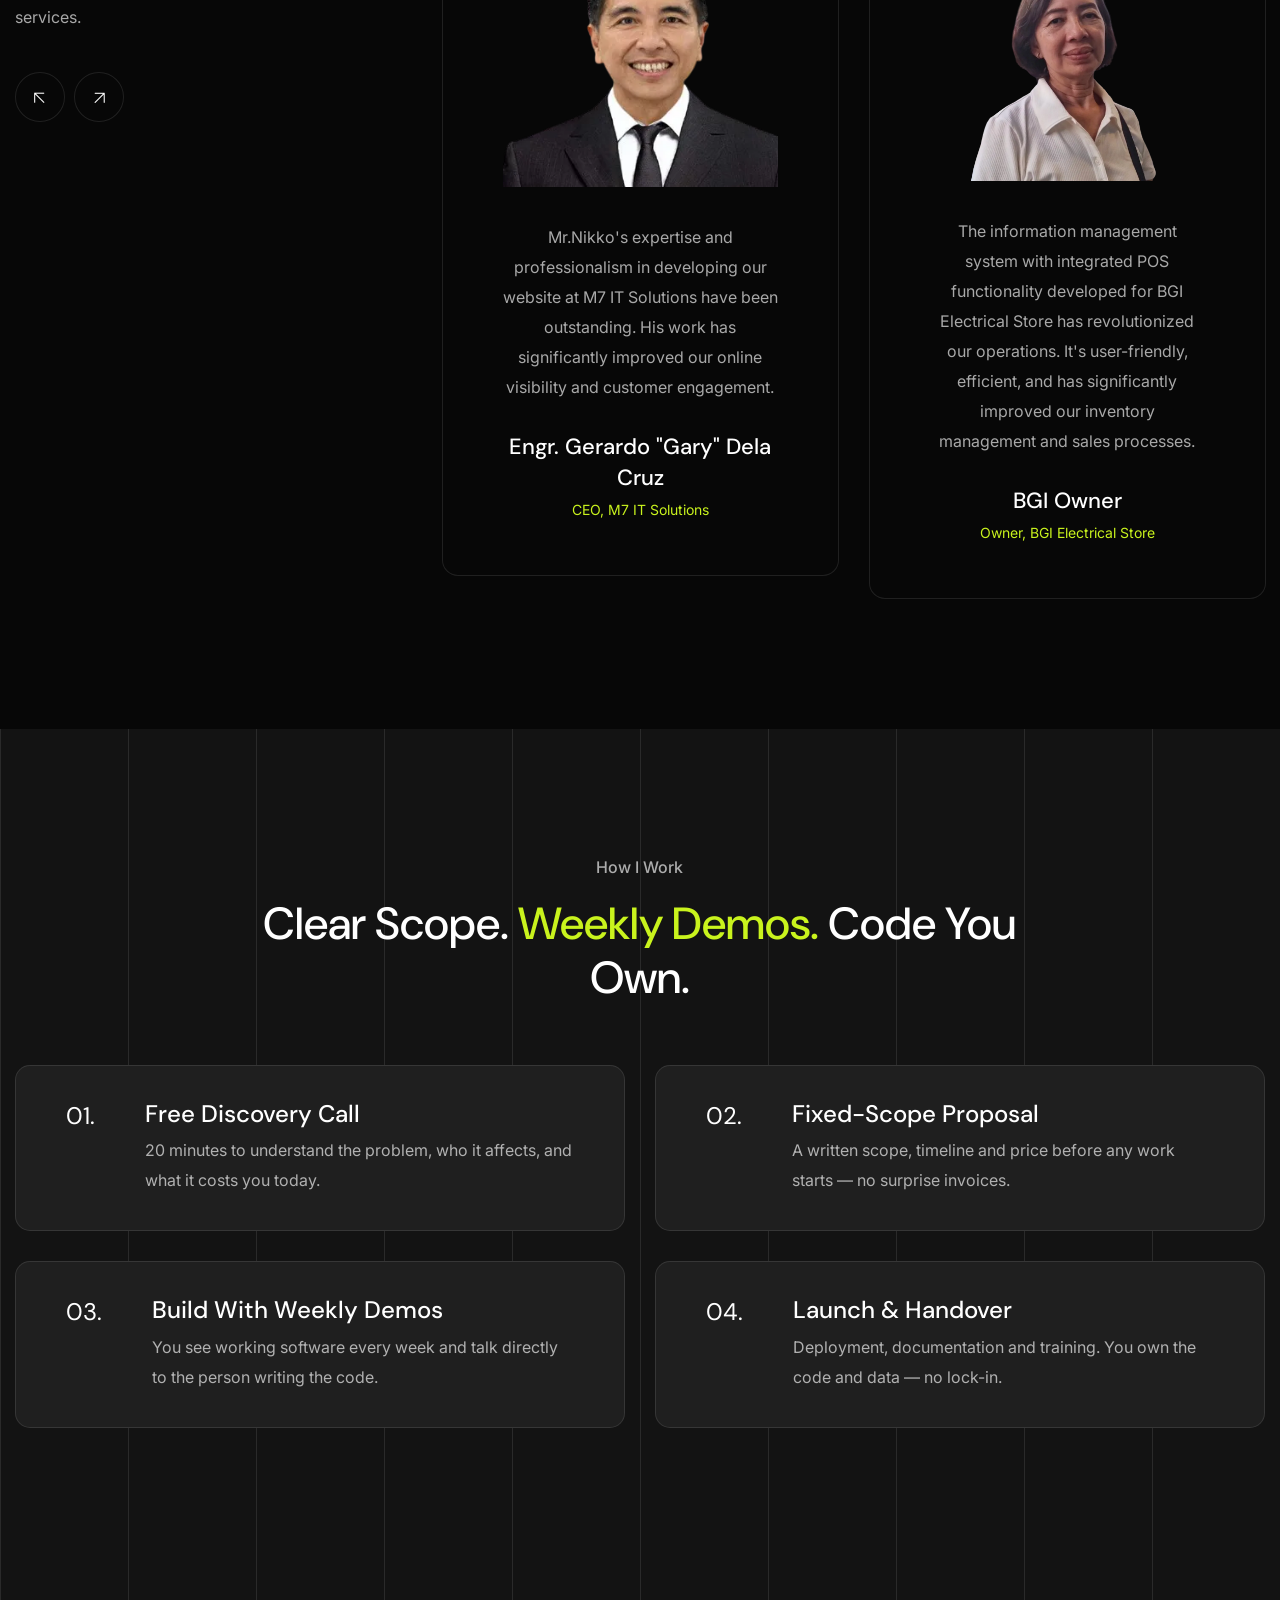
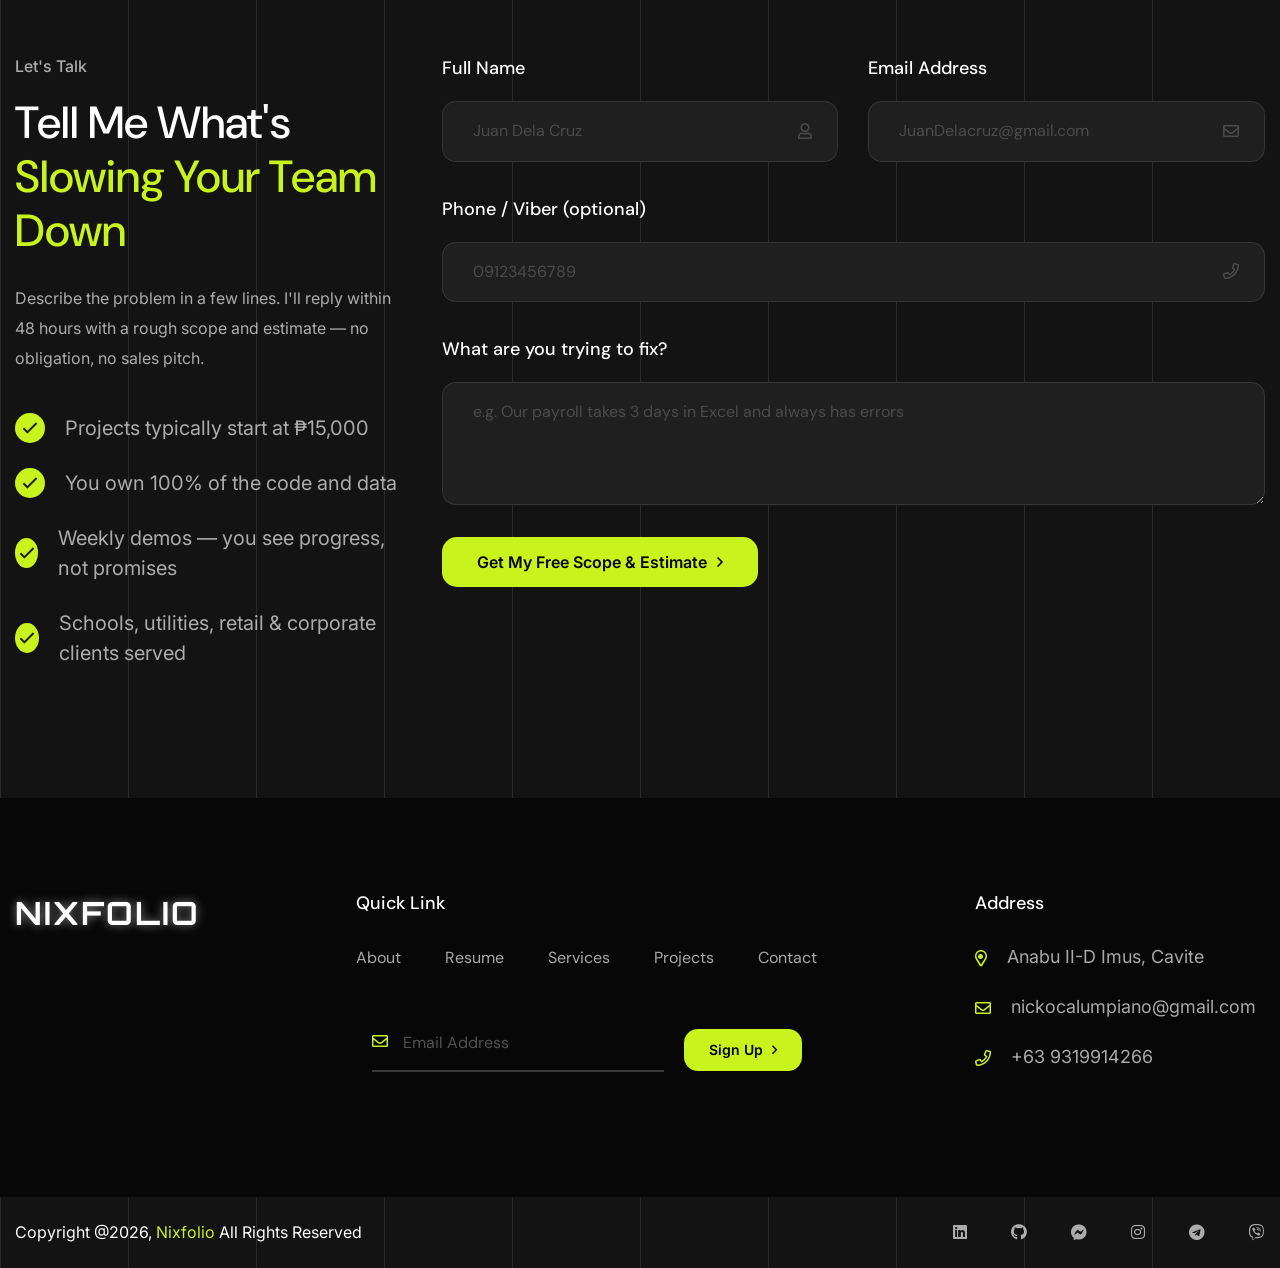
==== commit 22a56820: "﻿Reposition homepage around business outcomes - Hero: proof-led value prop, current role, "Book a Fr" ====
--- a/index.html
+++ b/index.html
@@ -323,11 +323,12 @@
                         <div class="hero-content rmb-55 wow fadeInUp delay-0-2s">
                             <span class="h2">Hello, I'm </span>
                             <h1><b>Nikko E. Calumpiano</b> Full Stack Engineer</h1>
-                            <p>Results-driven Full Stack Engineer specializing in the TALL Stack (Tailwind CSS, Alpine.js,
-                                Livewire, Laravel). Expert in architecting enterprise-grade ERP systems, secure payment
-                                integrations, and CI/CD pipelines — built and deployed end-to-end as a solo developer.</p>
+                            <p><strong style="color:#fff;">One engineer. One full ERP. Live bank payments.</strong>
+                                I designed and shipped a school's entire ERP — admissions, grading, payroll — plus a PNB
+                                payment gateway, single-handedly. Your project gets that same end-to-end ownership.</p>
+                            <p style="font-size:14px;opacity:.75;">Currently: Lead Software Engineer @ M7 Group</p>
                             <div class="hero-btns">
-                                <a href="#contact" class="theme-btn scroll-to-target hire-me-btn">Hire Me <i class="far fa-angle-right" aria-hidden="true"></i></a>
+                                <a href="#contact" class="theme-btn scroll-to-target hire-me-btn">Book a Free 20-min Call <i class="far fa-angle-right" aria-hidden="true"></i></a>
                                 <a href="assets/files/resume.pdf" download class="read-more">Download Resume <i class="fas fa-download" aria-hidden="true"></i></a>
                             </div>
                         </div>
@@ -340,11 +341,11 @@
                             </div>
                             <div class="counter-item counter-text-wrap">
                                 <span class="count-text plus" data-speed="3000" data-stop="10">0</span>
-                                <span class="counter-title">Project Complete</span>
+                                <span class="counter-title">Projects Shipped</span>
                             </div>
                             <div class="counter-item counter-text-wrap">
-                                <span class="count-text percent" data-speed="1000" data-stop="99">0</span>
-                                <span class="counter-title">Client Satisfactions</span>
+                                <span class="count-text" data-speed="1000" data-stop="2">0</span>
+                                <span class="counter-title">College Awards</span>
                             </div>
                         </div>
                     </div>
@@ -373,6 +374,45 @@
             </div>
         </section>
         <!-- Hero Section End -->
+
+    <!-- Client Log start -->
+    <div class="client-logo-area rel z-1 pt-60 rpt-40 pb-60">
+        <div class="container">
+            <div class="row justify-content-center">
+                <div class="col-xl-12">
+                    <div class="section-title text-center pt-5 mb-65 wow fadeInUp delay-0-2s">
+                        <h6>Trusted By <span>Schools &amp; Businesses</span></h6>
+                    </div>
+                </div>
+            </div>
+            <div class="client-logo-wrap">
+             
+                <a class="client-logo-item wow fadeInUp delay-0-3s" href="https://m7techsolutions.com/">
+                    <img src="assets/images/projects/M7 TECH LOGO-02.webp" alt="M7 IT Solutions Company" loading="lazy">
+                </a>
+                <a class="client-logo-item wow fadeInUp delay-0-4s" href="#portfolio">
+                    <img src="assets/images/projects/SLWI.webp" alt="St. Lawrence Water Works Incorporation" loading="lazy">
+                </a>
+                <a class="client-logo-item wow fadeInUp delay-0-2s" href="https://pcis.edu.ph">
+                    <img src="assets/images/projects/LOGO-with white shadow.webp" alt="Philippine Cambridge International School" loading="lazy">
+                </a>
+                <a class="client-logo-item wow fadeInUp delay-0-5s" href="#portfolio">
+                    <img src="assets/images/projects/ACLC.webp" alt="ACLC College" loading="lazy">
+                </a>
+                <a class="client-logo-item wow fadeInUp delay-0-6s" href="#portfolio">
+                    <img src="assets/images/projects/BGI.webp" alt="BGI" loading="lazy">
+                </a>
+            </div>
+        </div>
+        <div class="bg-lines">
+            <span></span><span></span>
+            <span></span><span></span>
+            <span></span><span></span>
+            <span></span><span></span>
+            <span></span><span></span>
+        </div>
+    </div>
+    <!-- Client Log end -->
 
 
         <!-- About Area start -->
@@ -613,7 +653,7 @@
                                     reactive, real-time web applications and enterprise systems without a separate front-end
                                     framework.</p>
                             </div>
-                            <a href="#contact" class="theme-btn">Learn More <i class="far fa-angle-right"></i></a>
+                            <a href="#contact" class="theme-btn">Discuss Your Project <i class="far fa-angle-right"></i></a>
                         </div>
                     </div>
                     <div class="col-lg-7">
@@ -682,7 +722,7 @@
                                     AWS, Azure, and shared hosting providers like Namecheap, GoDaddy, and Hostinger — for
                                     deploying and maintaining production-grade systems.</p>
                             </div>
-                            <a href="#contact" class="theme-btn">Learn More <i class="far fa-angle-right"></i></a>
+                            <a href="#contact" class="theme-btn">Discuss Your Project <i class="far fa-angle-right"></i></a>
                         </div>
                     </div>
                     <div class="col-lg-7">
@@ -744,7 +784,7 @@
                 <div class="col-xl-12">
                     <div class="section-title text-center mb-60 wow fadeInUp delay-0-2s">
                         <span class="sub-title mb-15">Latest Works</span>
-                        <h2>Explore My Popular <span>Projects</span></h2>
+                        <h2>Problems I&#039;ve <span>Solved</span></h2>
                     </div>
                 </div>
             </div>
@@ -756,9 +796,11 @@
                 </div>
                 <div class="col-xl-5 col-lg-6">
                     <div class="project-content wow fadeInRight delay-0-2s">
-                        <span class="sub-title">Web Development</span>
-                        <h2><a href="https://pcis.edu.ph">Philippine Cambridge International School Website</a></h2>
-                        <p>Developed a comprehensive website for the Philippine Cambridge International School.</p>
+                        <span class="sub-title">ERP + Bank Payments</span>
+                        <h2><a href="https://pcis.edu.ph">Philippine Cambridge International School ERP</a></h2>
+                        <p><strong>Problem:</strong> Admissions, grading, tuition and payroll lived in separate spreadsheets.<br>
+                            <strong>Built:</strong> One ERP covering every department, a PNB payment gateway so tuition posts automatically, and attendance-linked payroll with SSS, PhilHealth &amp; Pag-IBIG built in.<br>
+                            <strong>Outcome:</strong> &ldquo;Greatly enhanced our digital presence and operational efficiency.&rdquo; &mdash; PCIS President</p>
                         <a href="https://pcis.edu.ph" class="details-btn" aria-label="View Philippine Cambridge International School Website"><i class="far fa-arrow-right" aria-hidden="true"></i></a>
                     </div>
                 </div>
@@ -771,9 +813,11 @@
                 </div>
                 <div class="col-xl-5 col-lg-6 ms-auto">
                     <div class="project-content wow fadeInRight delay-0-2s">
-                        <span class="sub-title">Web Development</span>
+                        <span class="sub-title">Company Website</span>
                         <h2><a href="https://m7techsolutions.com/">M7 IT Solutions Company Website</a></h2>
-                        <p>Created a dynamic and user-friendly website for M7 IT Solutions Company.</p>
+                        <p><strong>Problem:</strong> An IT company with no credible web presence to win clients.<br>
+                            <strong>Built:</strong> A fast, mobile-first company site that presents their services clearly.<br>
+                            <strong>Outcome:</strong> &ldquo;Significantly improved our online visibility and customer engagement.&rdquo; &mdash; CEO, M7 IT Solutions</p>
                         <a href="https://m7techsolutions.com/" class="details-btn" aria-label="View M7 IT Solutions Company Website"><i class="far fa-arrow-right" aria-hidden="true"></i></a>
                     </div>
                 </div>
@@ -786,11 +830,11 @@
                 </div>
                 <div class="col-xl-5 col-lg-6">
                     <div class="project-content wow fadeInRight delay-0-2s">
-                        <span class="sub-title">Web Development</span>
-                        <h2><a href="#portfolio">St. Lawrence Water Works Incorporation Billing System</a></h2>
-                        <p>Developed a comprehensive water billing system with SMS notification and printed receipt
-                            functionality.</p>
-                        <a href="#portfolio" class="details-btn" aria-label="View St. Lawrence Water Works Billing System details"><i class="far fa-arrow-right" aria-hidden="true"></i></a>
+                        <span class="sub-title">Billing System</span>
+                        <h2>St. Lawrence Water Works Billing System</h2>
+                        <p><strong>Problem:</strong> Manual water billing meant slow bills and customers missing due dates.<br>
+                            <strong>Built:</strong> Automated billing with SMS bill notifications and printed receipts.<br>
+                            <strong>Outcome:</strong> Every customer gets their bill by text, and every payment has a receipt on record.</p>
                     </div>
                 </div>
             </div>
@@ -802,11 +846,11 @@
                 </div>
                 <div class="col-xl-5 col-lg-6 ms-auto">
                     <div class="project-content wow fadeInRight delay-0-2s">
-                        <span class="sub-title">Web Development</span>
-                        <h2><a href="#portfolio">ACLC College of Sorsogon School Website with AI-Integrated CMS</a></h2>
-                        <p>Created an AI-integrated Content Management System for ACLC College of Sorsogon, enhancing
-                            their digital infrastructure.</p>
-                        <a href="#portfolio" class="details-btn" aria-label="View ACLC College AI-Integrated CMS project details"><i class="far fa-arrow-right" aria-hidden="true"></i></a>
+                        <span class="sub-title">Website + AI CMS</span>
+                        <h2>ACLC College of Sorsogon Website with AI-Integrated CMS</h2>
+                        <p><strong>Problem:</strong> Updating the school website depended on a developer.<br>
+                            <strong>Built:</strong> A school website with an AI-assisted CMS so staff publish content themselves.<br>
+                            <strong>Outcome:</strong> Awarded Best Capstone Project 2024.</p>
                     </div>
                 </div>
             </div>
@@ -818,11 +862,11 @@
                 </div>
                 <div class="col-xl-5 col-lg-6 order-lg-2">
                     <div class="project-content wow fadeInRight delay-0-2s">
-                        <span class="sub-title">Web Application</span>
-                        <h2><a href="#portfolio">BGI Electrical Store Management System</a></h2>
-                        <p>Developed an information management system with integrated point-of-sale (POS) functionality
-                            for BGI Electrical Store.</p>
-                        <a href="#portfolio" class="details-btn" aria-label="View BGI Electrical Store Management System details"><i class="far fa-arrow-right" aria-hidden="true"></i></a>
+                        <span class="sub-title">Inventory + POS</span>
+                        <h2>BGI Electrical Store Management System</h2>
+                        <p><strong>Problem:</strong> Stock and sales tracked by hand, with no live view of inventory.<br>
+                            <strong>Built:</strong> An inventory management system with integrated point-of-sale.<br>
+                            <strong>Outcome:</strong> &ldquo;Revolutionized our operations&hellip; significantly improved our inventory management and sales processes.&rdquo; &mdash; Owner, BGI</p>
                     </div>
                 </div>
             </div>
@@ -998,6 +1042,66 @@
     <!-- Pricing Area end -->
 
 
+    <!-- How I Work start -->
+    <section id="process" class="services-area pt-130 rpt-100 pb-100 rpb-70 rel z-1">
+        <div class="container">
+            <div class="row justify-content-center">
+                <div class="col-xl-8 col-lg-10">
+                    <div class="section-title text-center mb-60 wow fadeInUp delay-0-2s">
+                        <span class="sub-title mb-15">How I Work</span>
+                        <h2>Clear Scope. <span>Weekly Demos.</span> Code You Own.</h2>
+                    </div>
+                </div>
+            </div>
+            <div class="row">
+                <div class="col-lg-6">
+                    <div class="service-item wow fadeInUp delay-0-2s">
+                        <div class="number">01.</div>
+                        <div class="content">
+                            <h4>Free Discovery Call</h4>
+                            <p>20 minutes to understand the problem, who it affects, and what it costs you today.</p>
+                        </div>
+                    </div>
+                </div>
+                <div class="col-lg-6">
+                    <div class="service-item wow fadeInUp delay-0-3s">
+                        <div class="number">02.</div>
+                        <div class="content">
+                            <h4>Fixed-Scope Proposal</h4>
+                            <p>A written scope, timeline and price before any work starts — no surprise invoices.</p>
+                        </div>
+                    </div>
+                </div>
+                <div class="col-lg-6">
+                    <div class="service-item wow fadeInUp delay-0-4s">
+                        <div class="number">03.</div>
+                        <div class="content">
+                            <h4>Build With Weekly Demos</h4>
+                            <p>You see working software every week and talk directly to the person writing the code.</p>
+                        </div>
+                    </div>
+                </div>
+                <div class="col-lg-6">
+                    <div class="service-item wow fadeInUp delay-0-5s">
+                        <div class="number">04.</div>
+                        <div class="content">
+                            <h4>Launch &amp; Handover</h4>
+                            <p>Deployment, documentation and training. You own the code and data — no lock-in.</p>
+                        </div>
+                    </div>
+                </div>
+            </div>
+        </div>
+        <div class="bg-lines">
+            <span></span><span></span>
+            <span></span><span></span>
+            <span></span><span></span>
+            <span></span><span></span>
+            <span></span><span></span>
+        </div>
+    </section>
+    <!-- How I Work end -->
+
     <!-- Contact Area start -->
     <section id="contact" class="contact-area pt-95 pb-130 rpt-70 rpb-100 rel z-1">
         <div class="container">
@@ -1005,19 +1109,16 @@
                 <div class="col-lg-4">
                     <div class="contact-content-part pt-5 rpt-0 rmb-55 wow fadeInUp delay-0-2s">
                         <div class="section-title mb-40">
-                            <span class="sub-title mb-15">Let's Collaborate</span>
-                            <h2>Transform Your Vision into <span>Digital Reality</span></h2>
-                            <p>Ready to elevate your business with cutting-edge technology? As a Software Engineer and Full
-                                Stack Developer,
-                                I bring enterprise-level expertise to turn your ideas into powerful, scalable software
-                                solutions and
-                                comprehensive web applications.</p>
+                            <span class="sub-title mb-15">Let's Talk</span>
+                            <h2>Tell Me What's <span>Slowing Your Team Down</span></h2>
+                            <p>Describe the problem in a few lines. I'll reply within 48 hours with a rough scope and
+                                estimate — no obligation, no sales pitch.</p>
                         </div>
                         <ul class="list-style-two">
-                            <li>Enterprise Software Engineering Solutions</li>
-                            <li>Full Stack Web Development Expertise</li>
-                            <li>Custom Database Design & Integration</li>
-                            <li>Scalable System Architecture & API Development</li>
+                            <li>Projects typically start at ₱15,000</li>
+                            <li>You own 100% of the code and data</li>
+                            <li>Weekly demos — you see progress, not promises</li>
+                            <li>Schools, utilities, retail &amp; corporate clients served</li>
                         </ul>
                     </div>
                 </div>
@@ -1045,37 +1146,27 @@
                                         <div class="help-block with-errors"></div>
                                     </div>
                                 </div>
-                                <div class="col-md-6">
+                                <div class="col-md-12">
                                     <div class="form-group">
-                                        <label for="phone_number">Phone Number</label>
+                                        <label for="phone_number">Phone / Viber (optional)</label>
                                         <input type="text" id="phone_number" name="phone_number" class="form-control"
-                                                value="" placeholder="09123456789" required
-                                                data-error="Please enter your Phone Number">
+                                                value="" placeholder="09123456789">
                                         <label for="phone_number" class="for-icon"><i class="far fa-phone"></i></label>
                                         <div class="help-block with-errors"></div>
                                     </div>
                                 </div>
-                                <div class="col-md-6">
-                                    <div class="form-group">
-                                        <label for="subject">Subject</label>
-                                        <input type="text" id="subject" name="subject" class="form-control" value=""
-                                                placeholder="Subject" required data-error="Please enter your Subject">
-                                        <label for="subject" class="for-icon"><i class="far fa-text"></i></label>
-                                        <div class="help-block with-errors"></div>
-                                    </div>
-                                </div>
                                 <div class="col-md-12">
                                     <div class="form-group">
-                                        <label for="message">Message</label>
+                                        <label for="message">What are you trying to fix?</label>
                                         <textarea name="message" id="message" class="form-control" rows="4"
-                                                placeholder="write message" required
-                                                data-error="Please enter your Message"></textarea>
+                                                placeholder="e.g. Our payroll takes 3 days in Excel and always has errors" required
+                                                data-error="Please tell me a bit about your project"></textarea>
                                         <div class="help-block with-errors"></div>
                                     </div>
                                 </div>
                                 <div class="col-md-12">
                                     <div class="form-group mb-0">
-                                        <button type="submit" class="theme-btn">Send Us Message <i
+                                        <button type="submit" class="theme-btn">Get My Free Scope &amp; Estimate <i
                                                     class="far fa-angle-right"></i></button>
                                         <div id="msgSubmit" class="hidden"></div>
                                     </div>
@@ -1095,44 +1186,6 @@
         </div>
     </section>
     <!-- Contact Area end -->
-    <!-- Client Log start -->
-    <div class="client-logo-area rel z-1 pt-130 rpt-100 pb-60">
-        <div class="container">
-            <div class="row justify-content-center">
-                <div class="col-xl-12">
-                    <div class="section-title text-center pt-5 mb-65 wow fadeInUp delay-0-2s">
-                        <h6>My <span>Clients</span> & Completed Projects</h6>
-                    </div>
-                </div>
-            </div>
-            <div class="client-logo-wrap">
-             
-                <a class="client-logo-item wow fadeInUp delay-0-3s" href="https://m7techsolutions.com/">
-                    <img src="assets/images/projects/M7 TECH LOGO-02.webp" alt="M7 IT Solutions Company" loading="lazy">
-                </a>
-                <a class="client-logo-item wow fadeInUp delay-0-4s" href="#portfolio">
-                    <img src="assets/images/projects/SLWI.webp" alt="St. Lawrence Water Works Incorporation" loading="lazy">
-                </a>
-                <a class="client-logo-item wow fadeInUp delay-0-2s" href="https://pcis.edu.ph">
-                    <img src="assets/images/projects/LOGO-with white shadow.webp" alt="Philippine Cambridge International School" loading="lazy">
-                </a>
-                <a class="client-logo-item wow fadeInUp delay-0-5s" href="#portfolio">
-                    <img src="assets/images/projects/ACLC.webp" alt="ACLC College" loading="lazy">
-                </a>
-                <a class="client-logo-item wow fadeInUp delay-0-6s" href="#portfolio">
-                    <img src="assets/images/projects/BGI.webp" alt="BGI" loading="lazy">
-                </a>
-            </div>
-        </div>
-        <div class="bg-lines">
-            <span></span><span></span>
-            <span></span><span></span>
-            <span></span><span></span>
-            <span></span><span></span>
-            <span></span><span></span>
-        </div>
-    </div>
-    <!-- Client Log end -->
 
     <!-- footer area start -->
     <footer class="main-footer rel z-1">
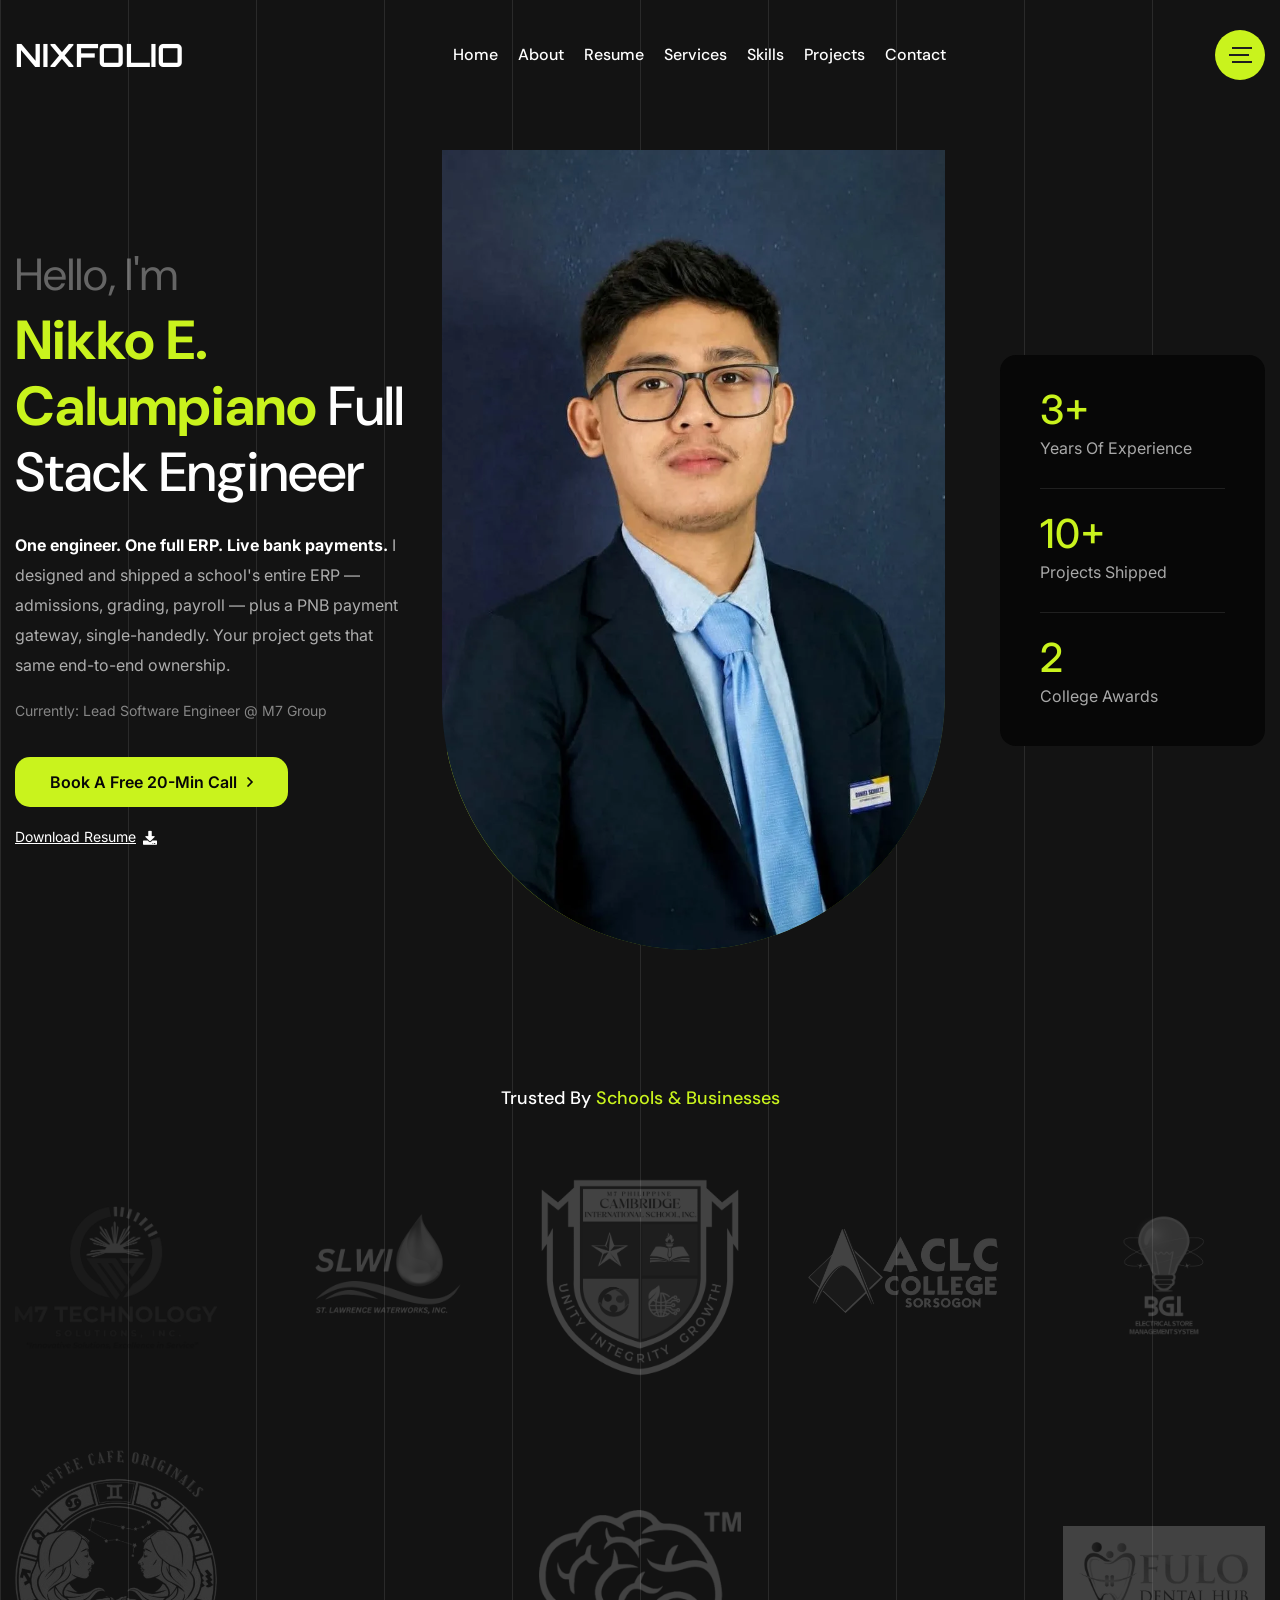
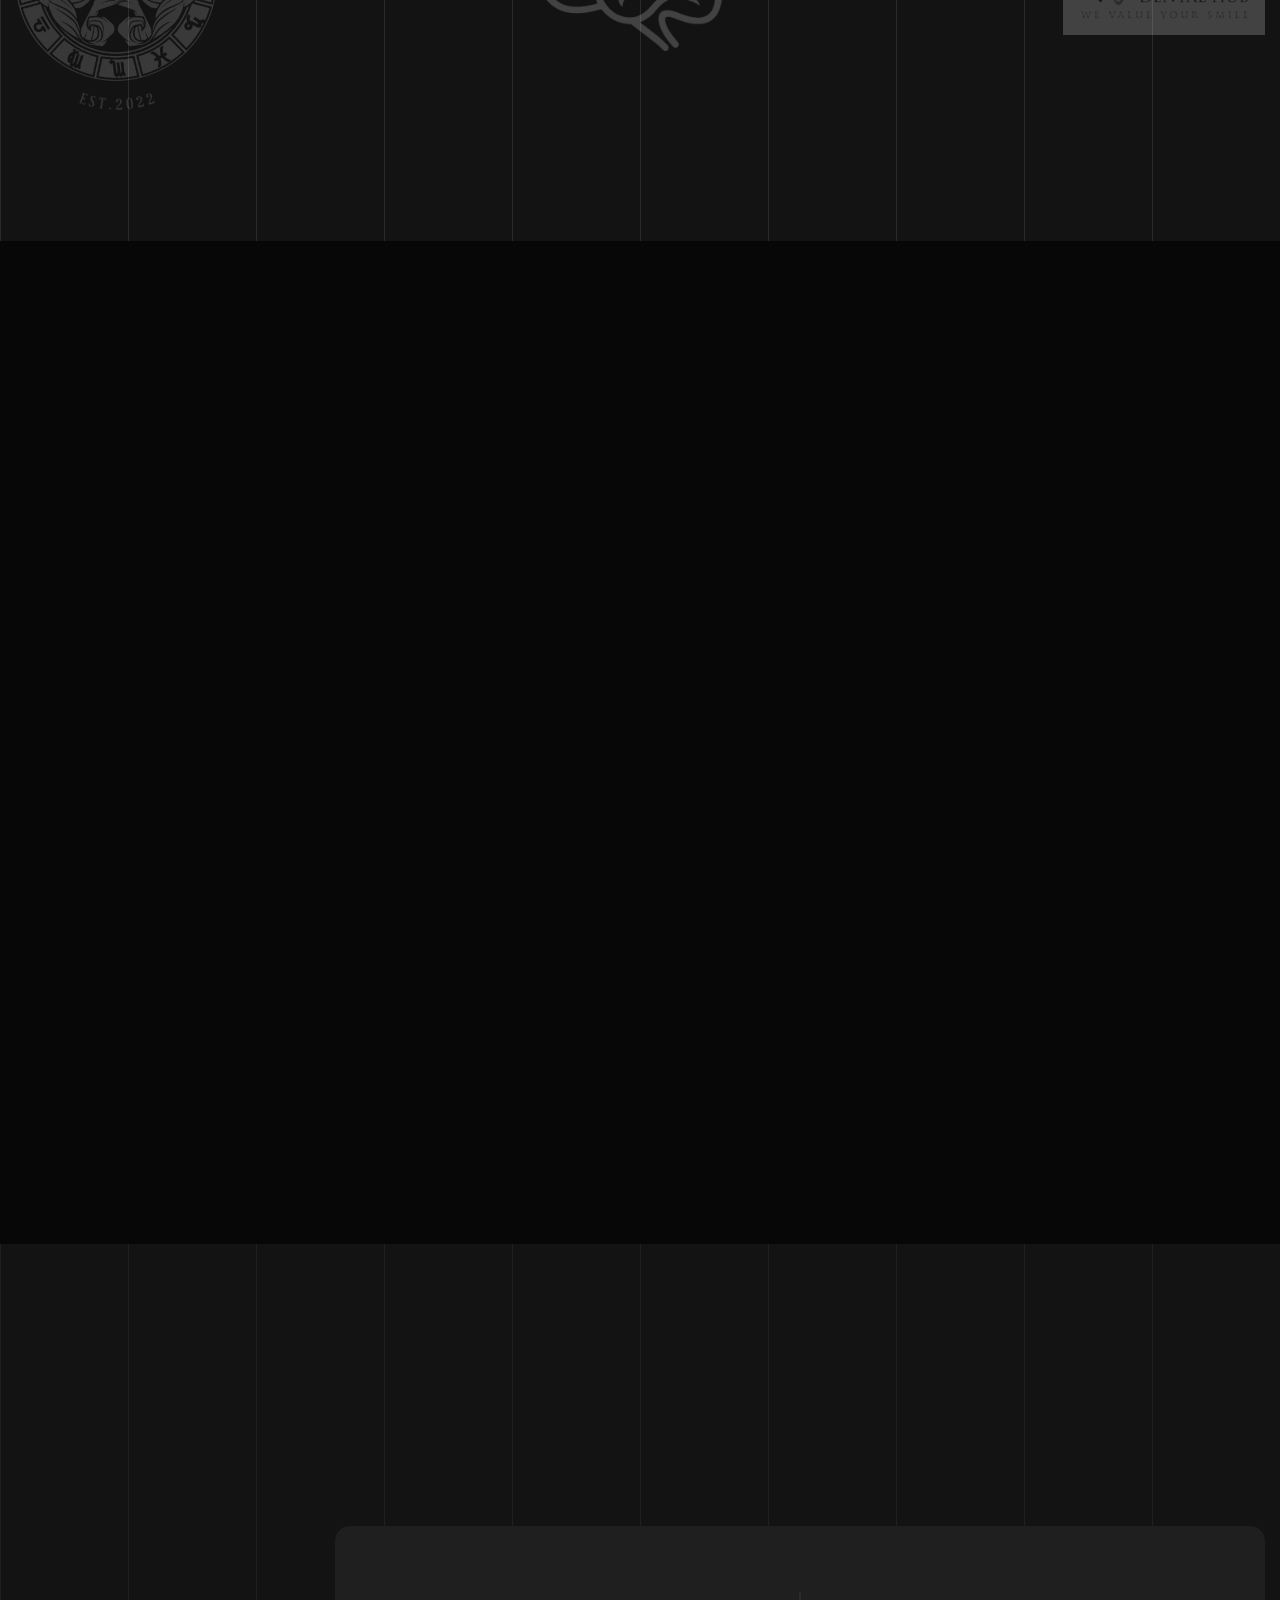
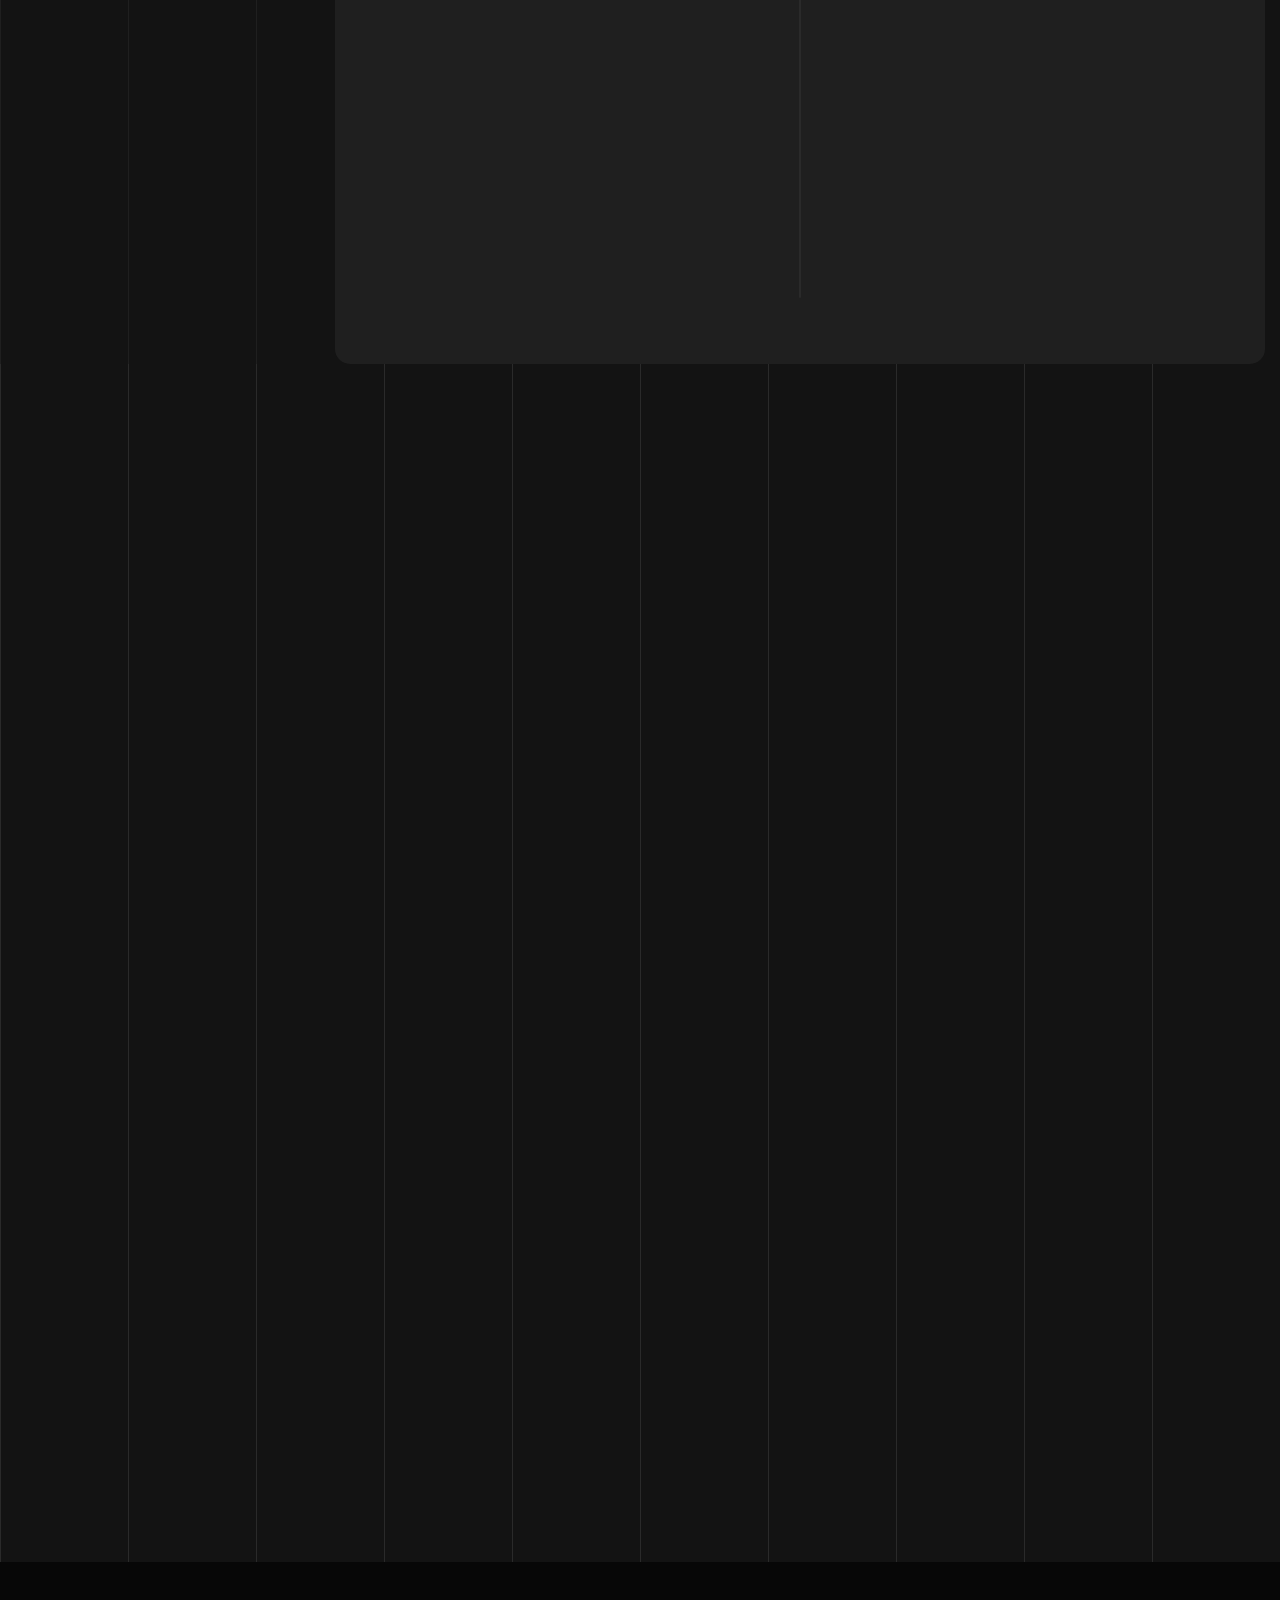
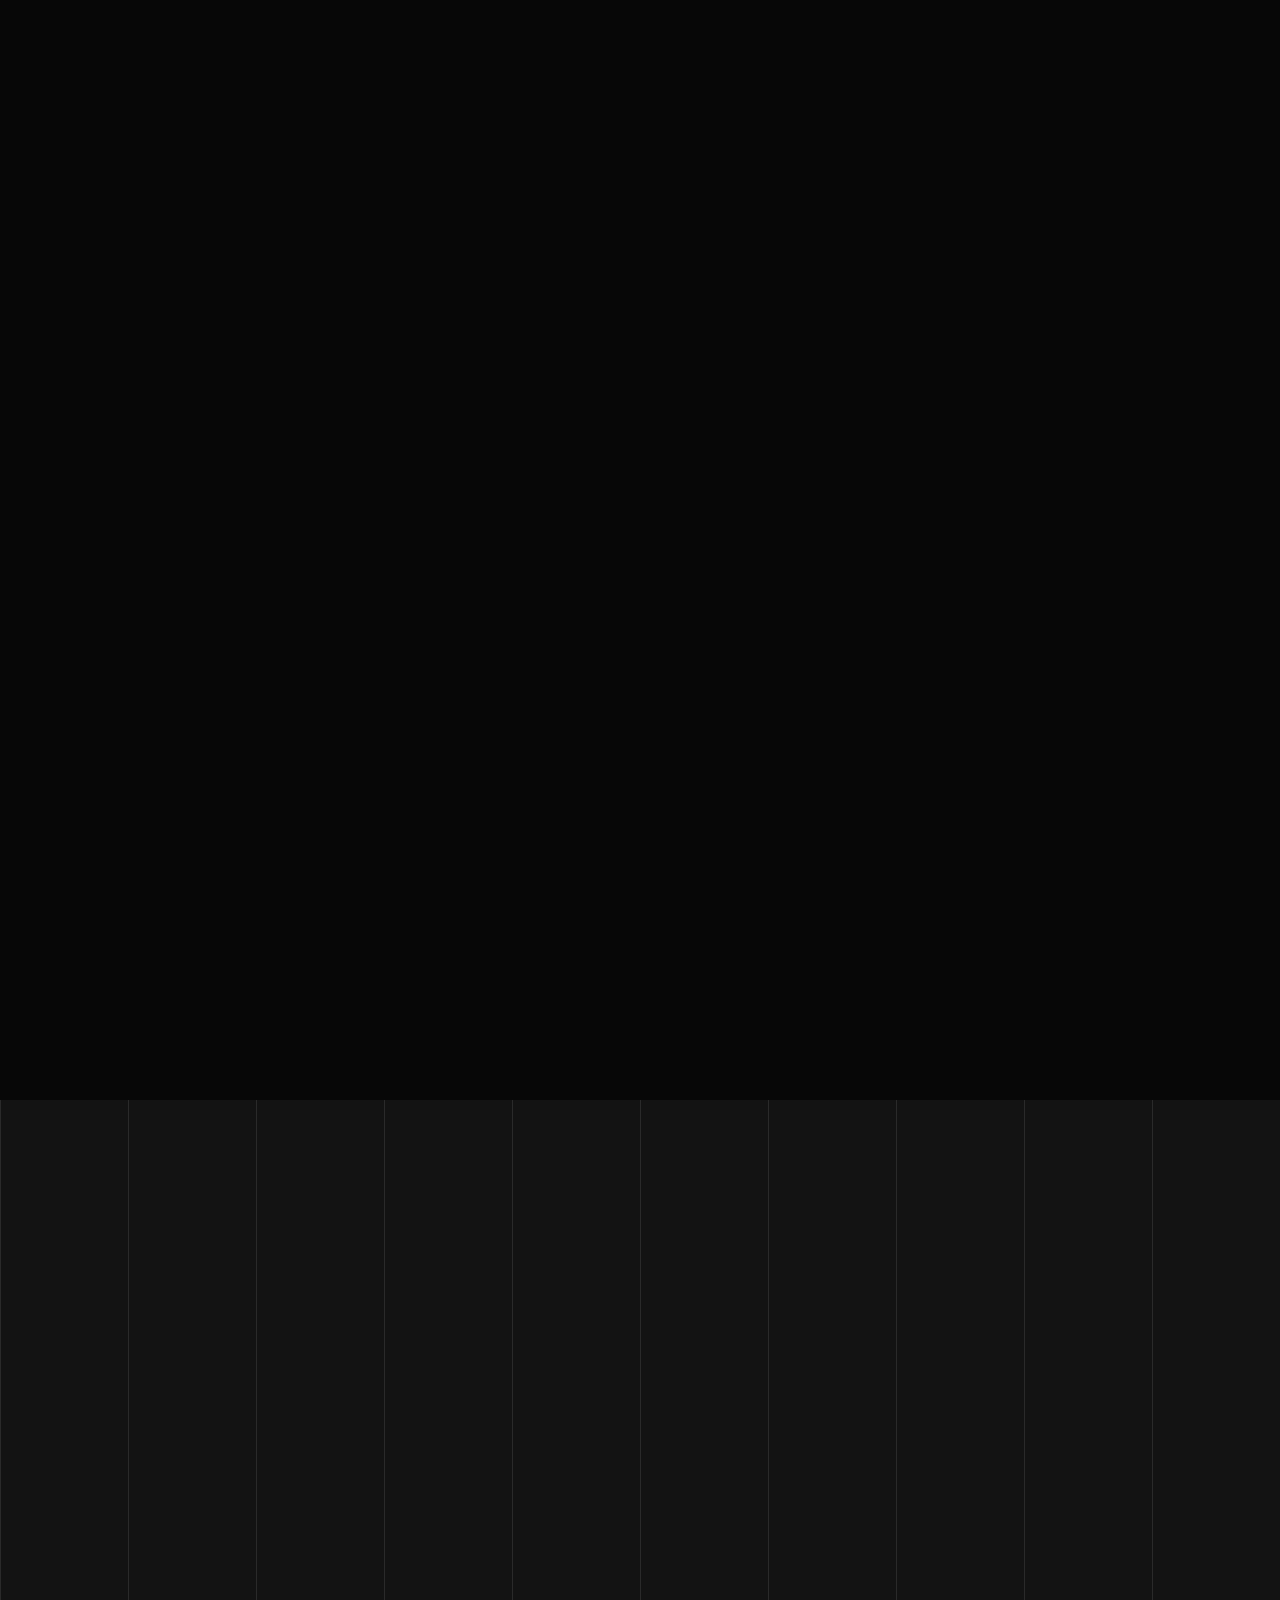
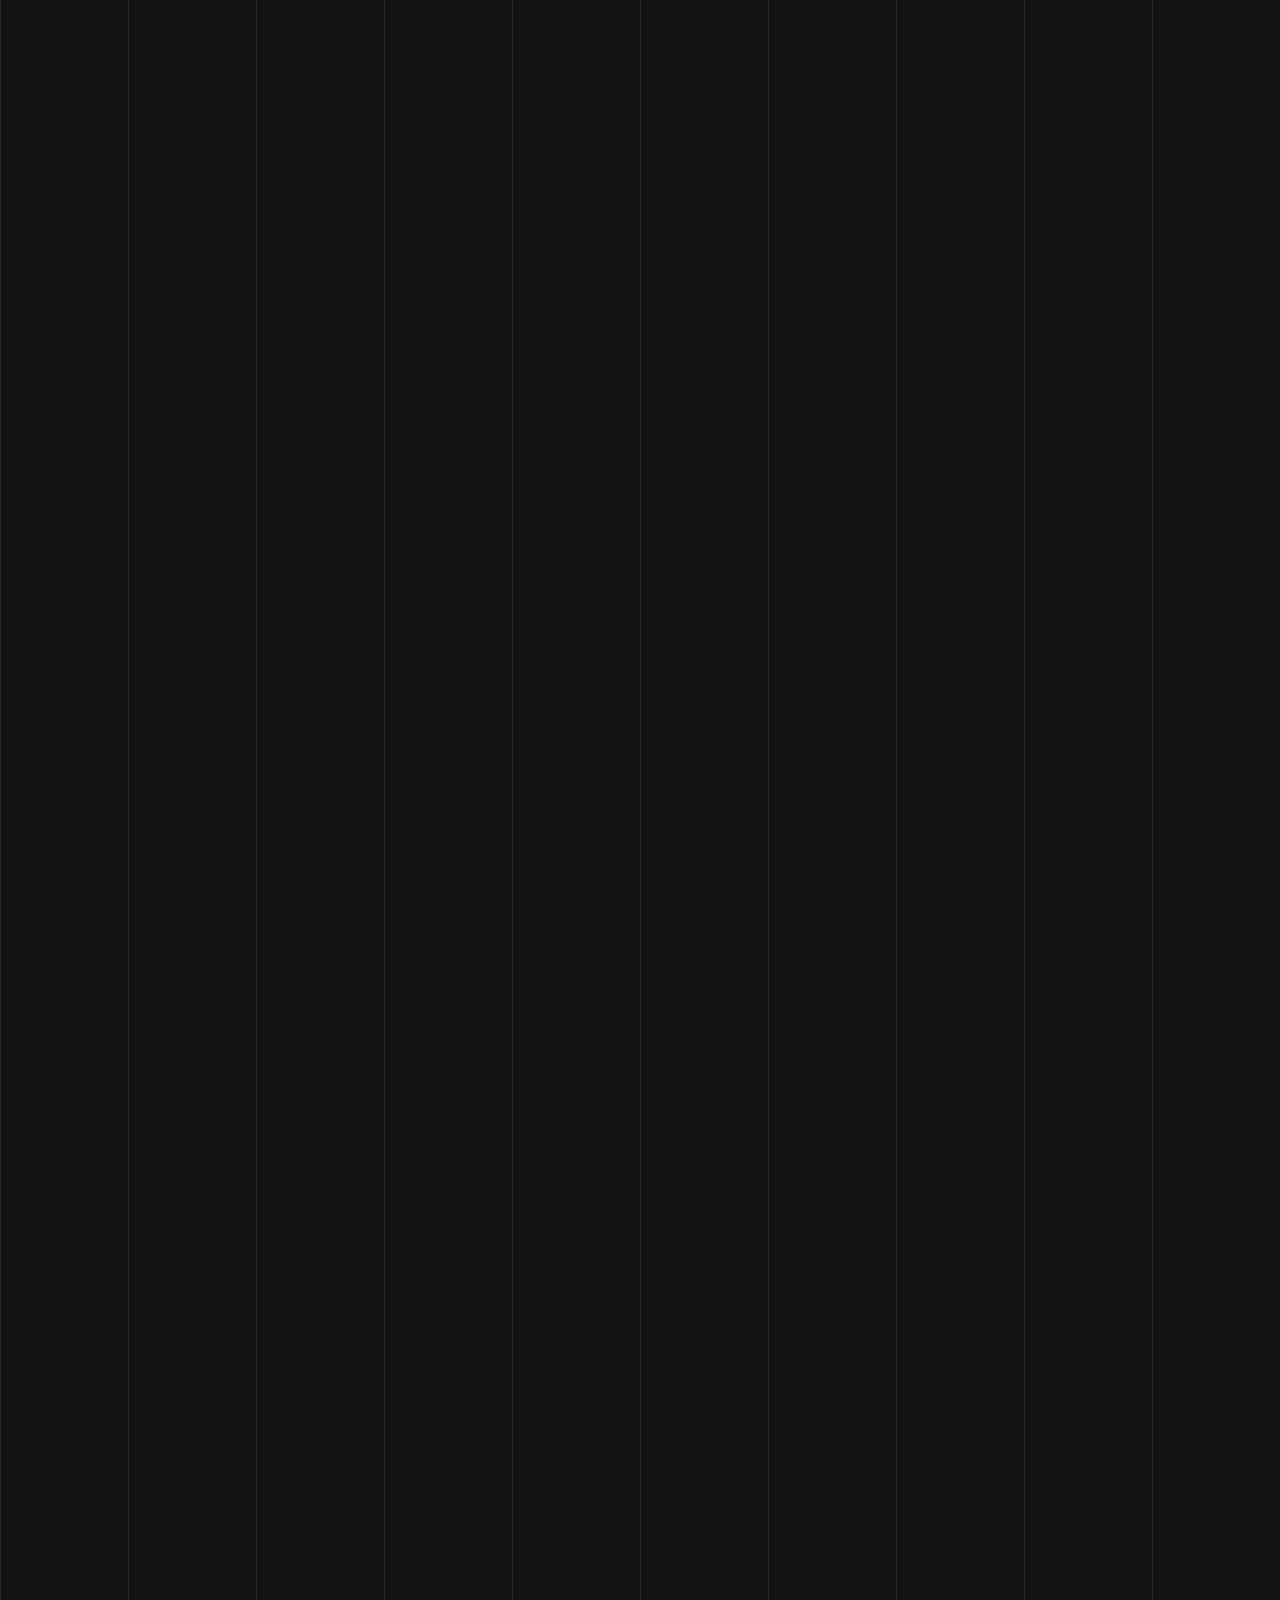
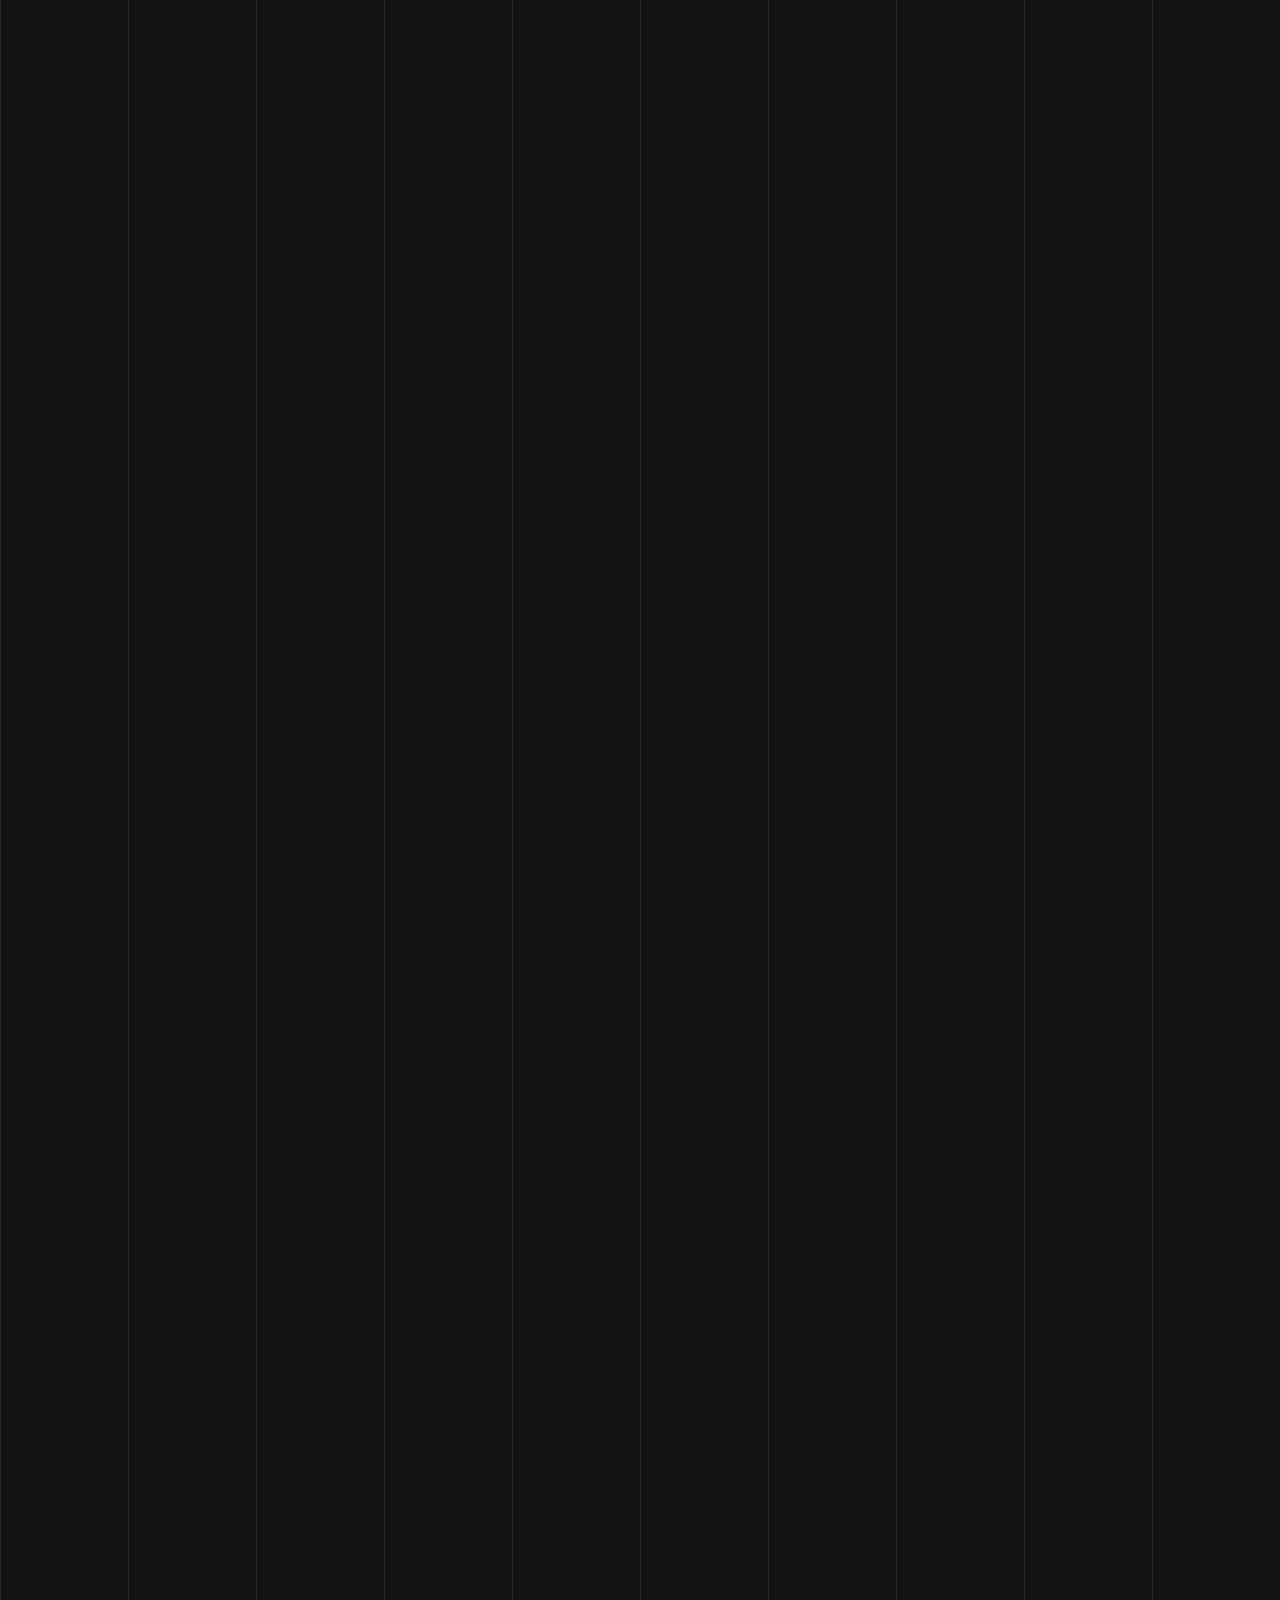
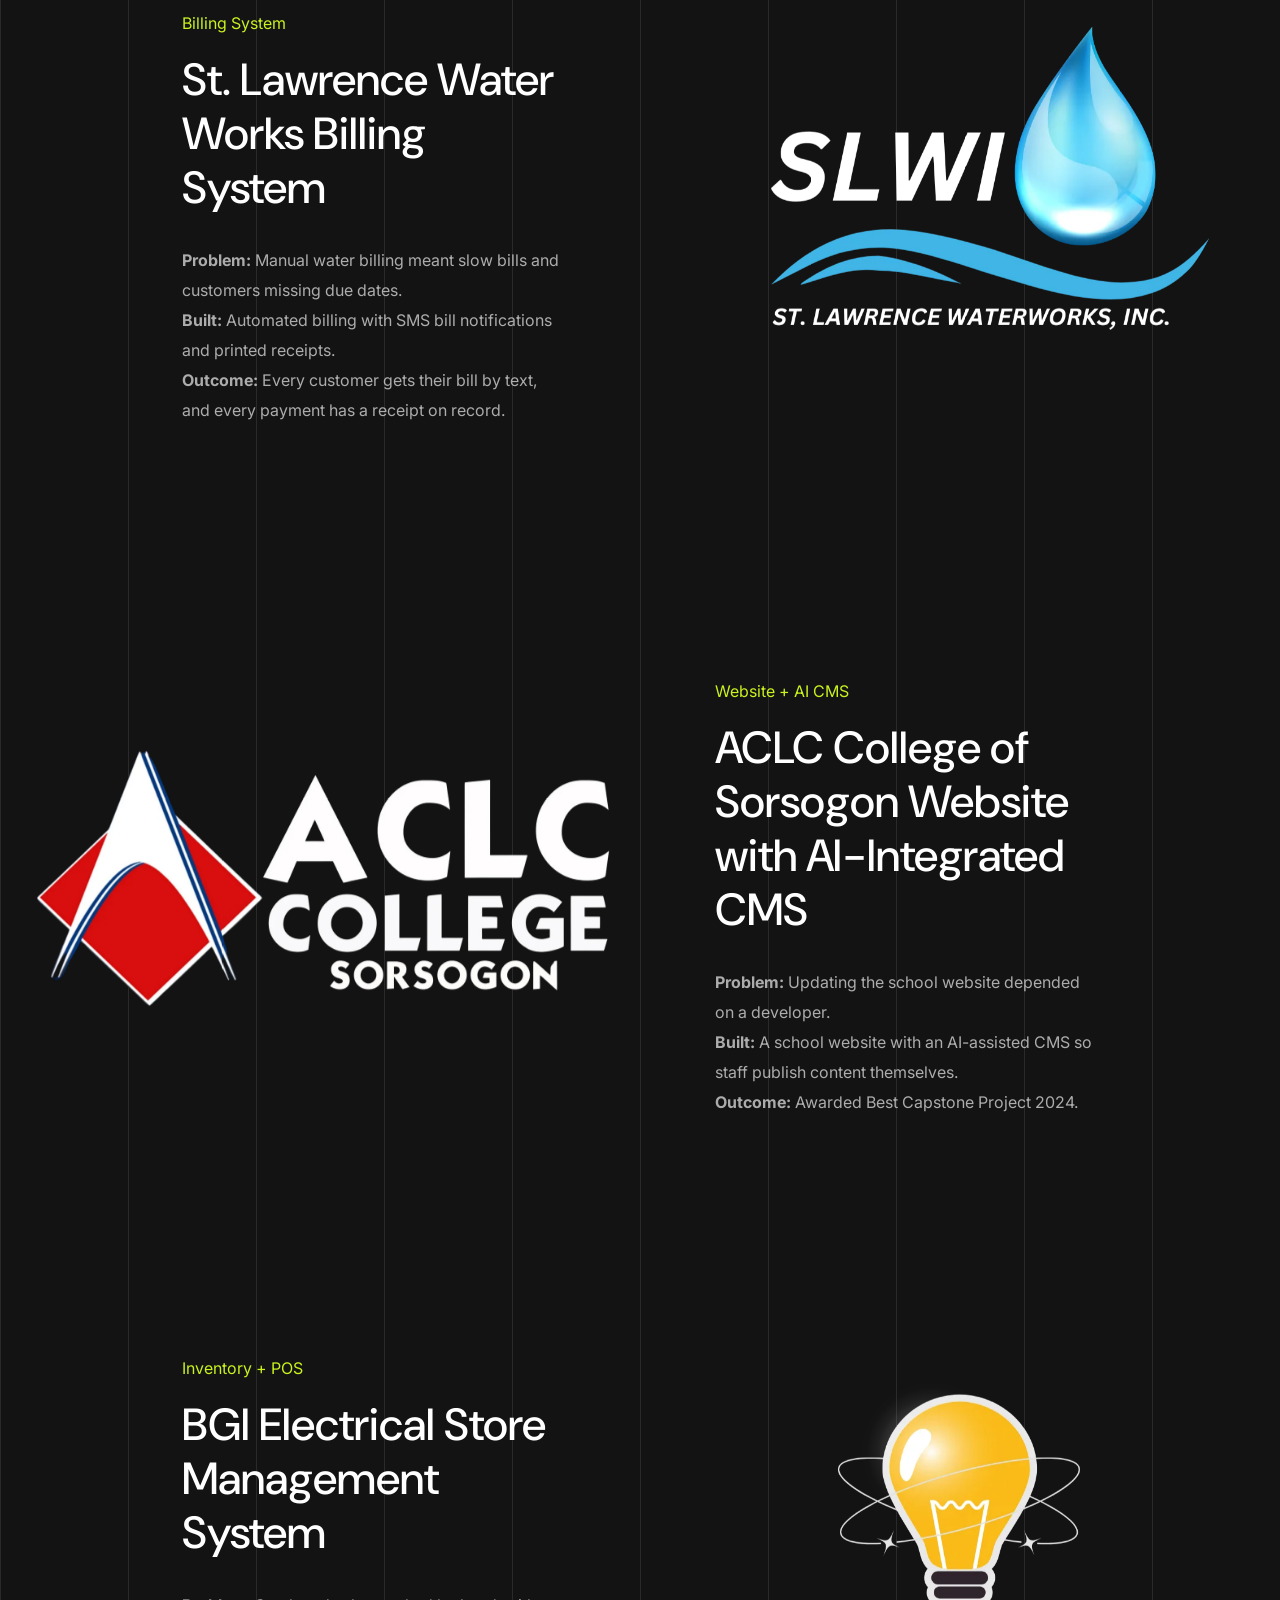
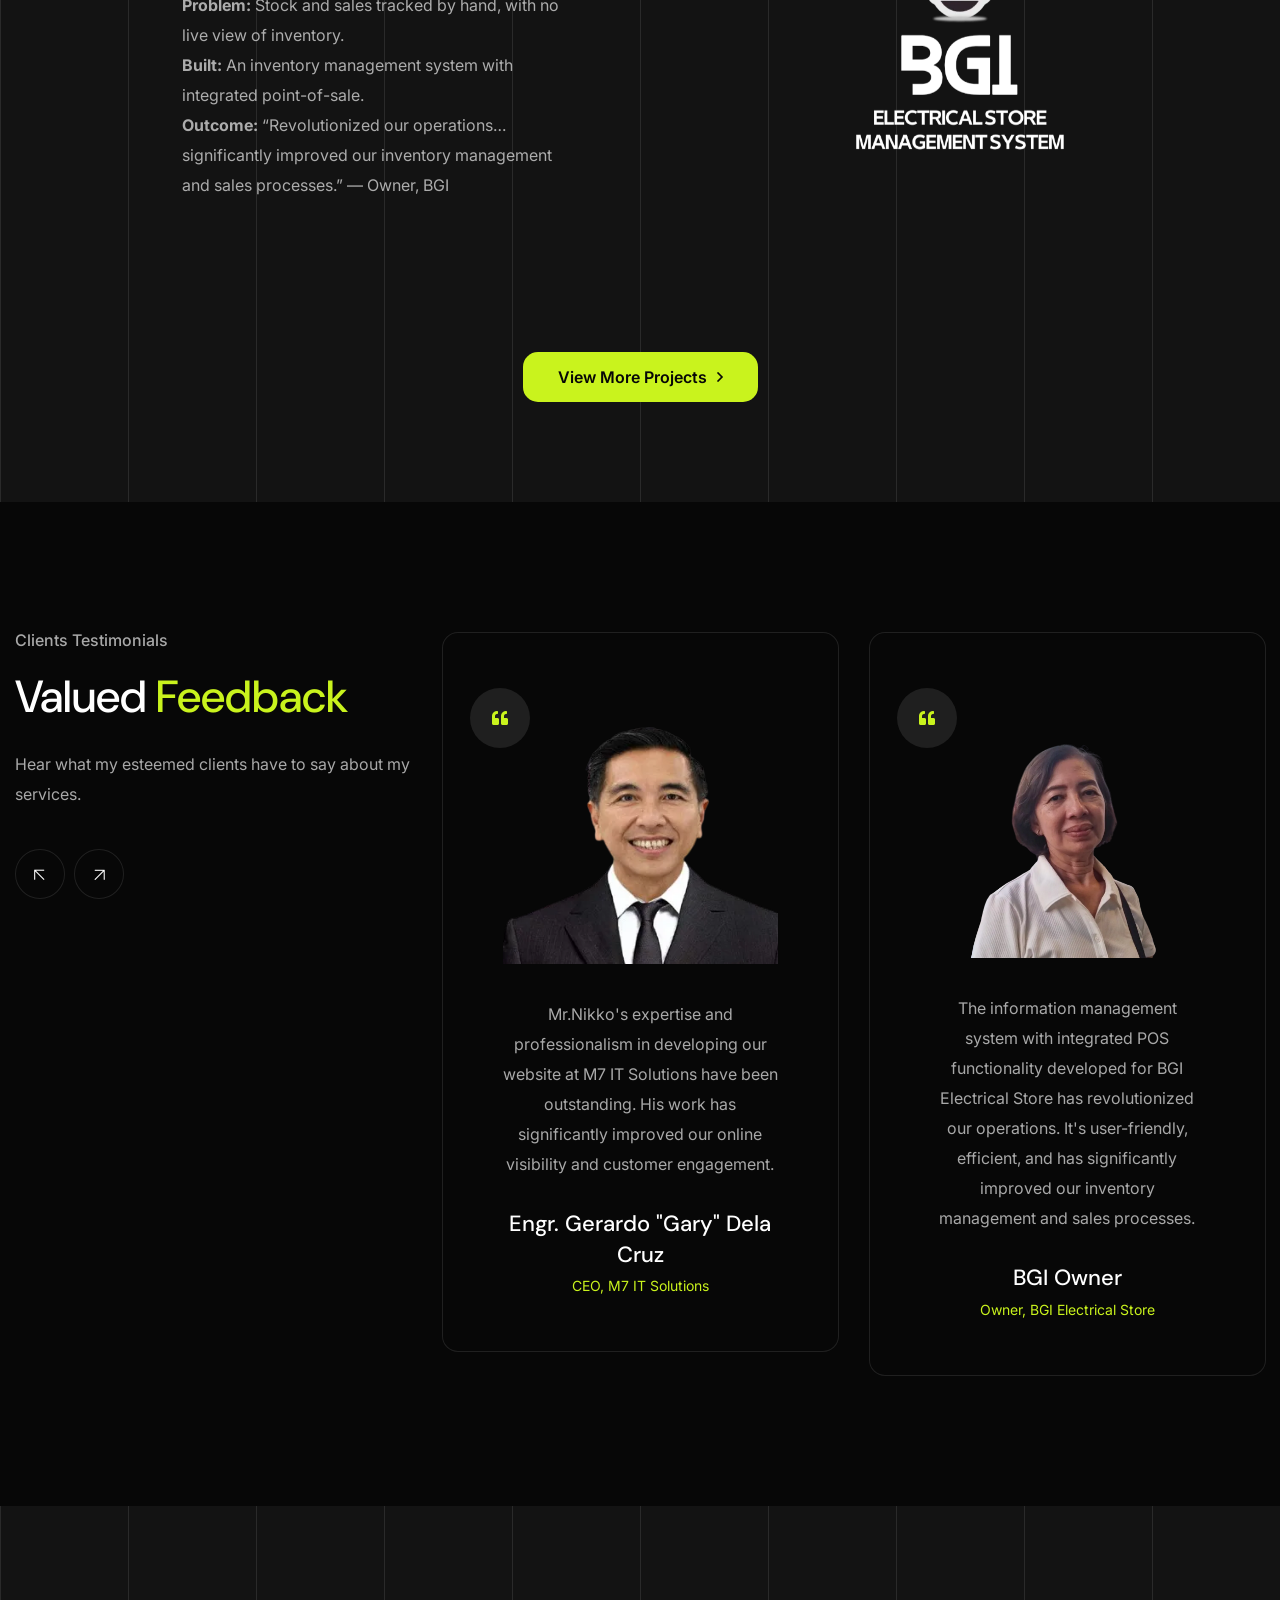
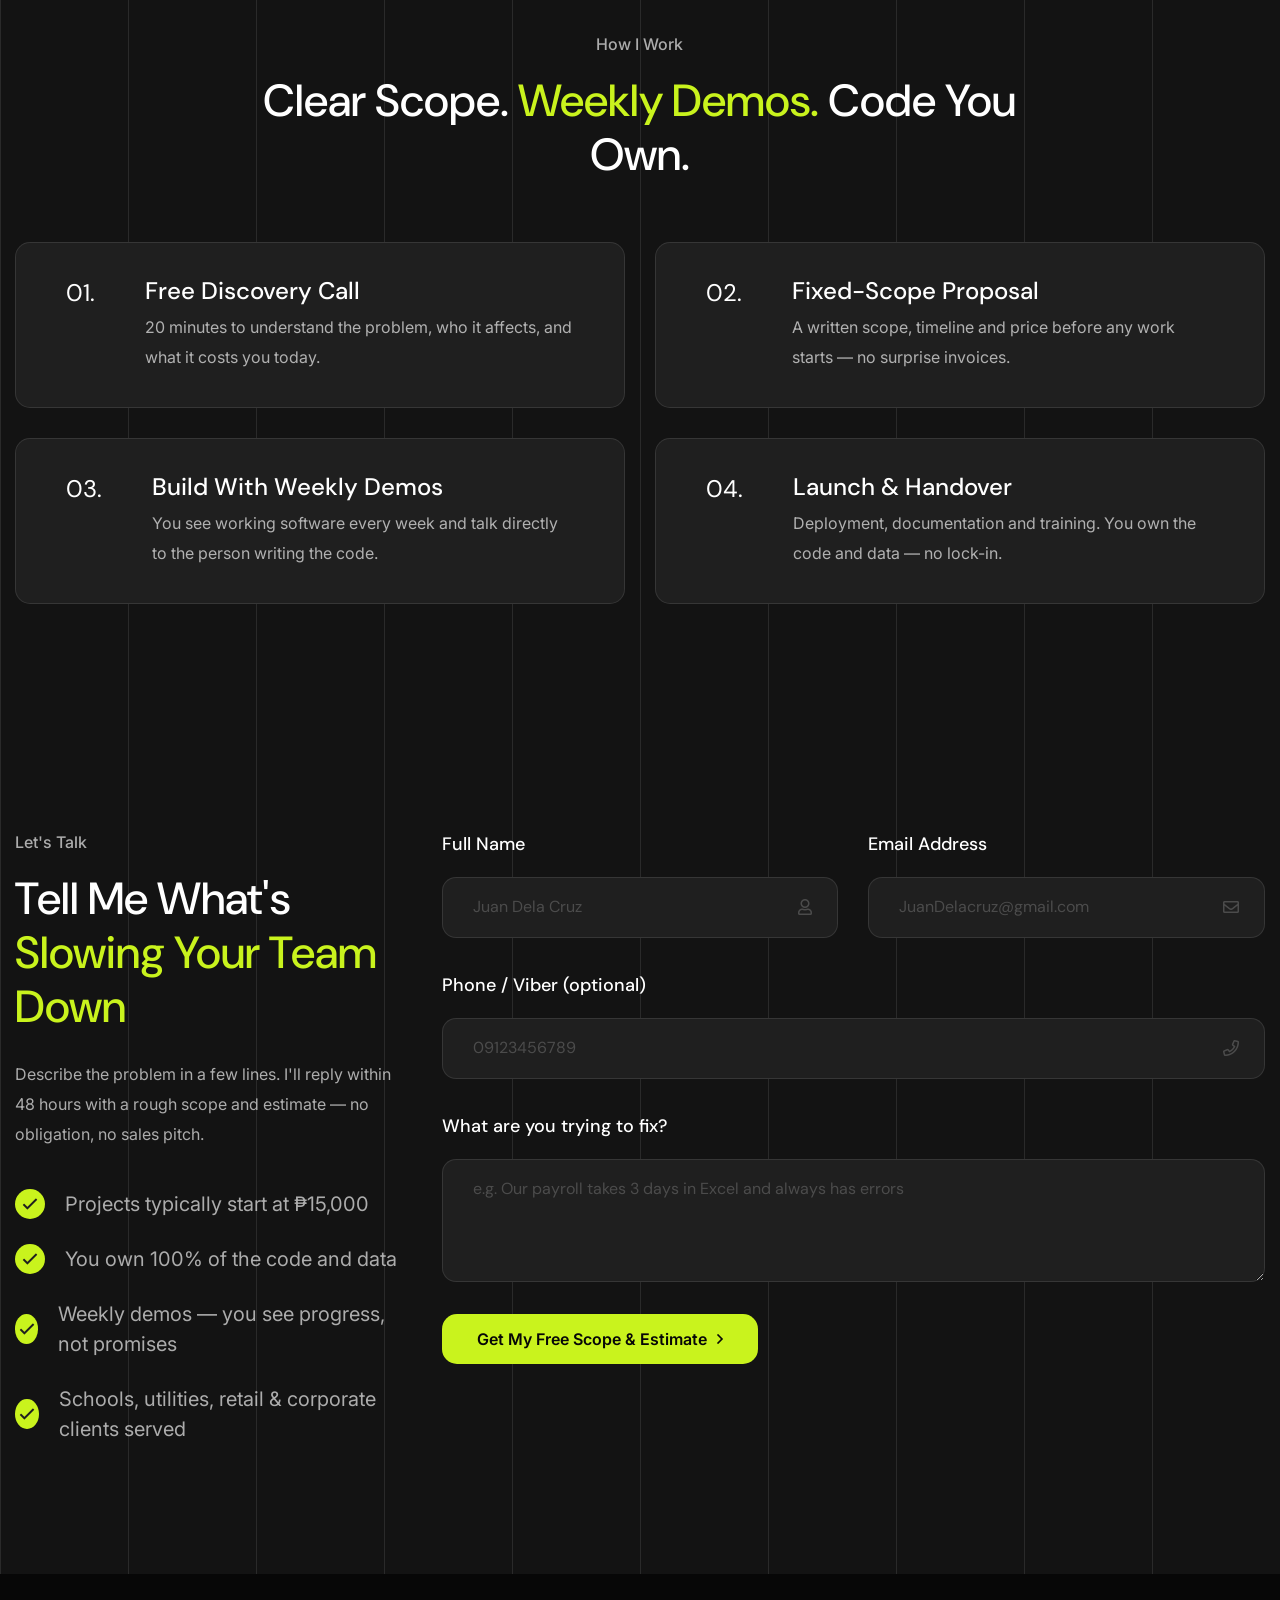
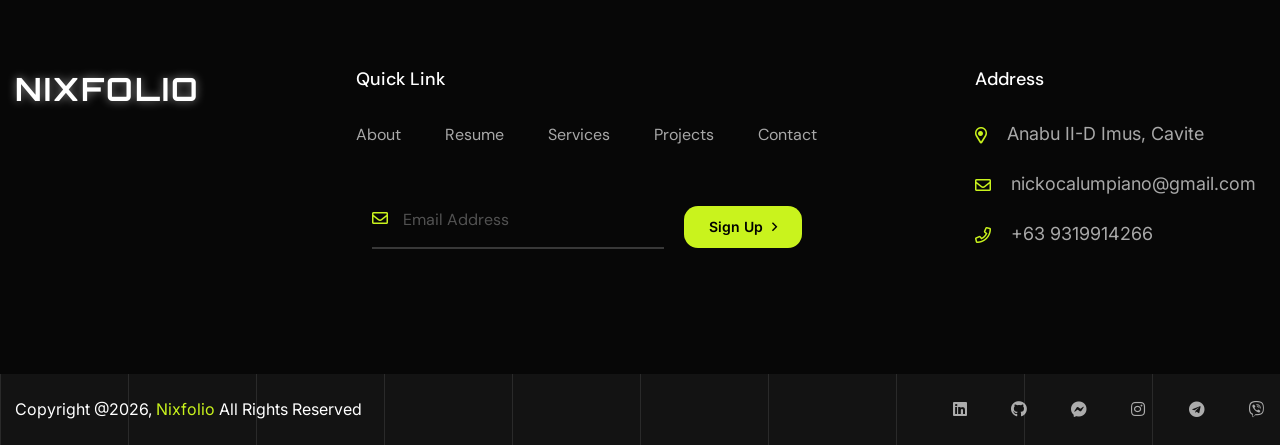
==== commit e8fb80f8: "Add Kaffee POS, Syndicate Supply and Fulo Dental case studies - Three new Problem / Built / Outcome " ====
--- a/index.html
+++ b/index.html
@@ -402,6 +402,15 @@
                 <a class="client-logo-item wow fadeInUp delay-0-6s" href="#portfolio">
                     <img src="assets/images/projects/BGI.webp" alt="BGI" loading="lazy">
                 </a>
+                <a class="client-logo-item wow fadeInUp delay-0-2s" href="#portfolio">
+                    <img src="assets/images/projects/kaffee.webp" alt="Kaffee Cafe Originals" loading="lazy">
+                </a>
+                <a class="client-logo-item wow fadeInUp delay-0-3s" href="https://synidcatesupply.store" target="_blank">
+                    <img src="assets/images/projects/syndicate.webp" alt="Syndicate Supply Co." loading="lazy">
+                </a>
+                <a class="client-logo-item wow fadeInUp delay-0-4s" href="https://fulodental.com" target="_blank">
+                    <img src="assets/images/projects/fulodental.webp" alt="Fulo Dental Clinic" loading="lazy">
+                </a>
             </div>
         </div>
         <div class="bg-lines">
@@ -808,10 +817,60 @@
             <div class="row align-items-center pb-25">
                 <div class="col-lg-6 order-lg-2">
                     <div class="project-image wow fadeInLeft delay-0-2s">
+                        <img src="assets/images/projects/kaffee.webp" alt="Kaffee Cafe Originals" loading="lazy">
+                    </div>
+                </div>
+                <div class="col-xl-5 col-lg-6 ms-auto">
+                    <div class="project-content wow fadeInRight delay-0-2s">
+                        <span class="sub-title">POS + Recipe Inventory</span>
+                        <h2>Kaffee Cafe Originals POS &amp; Inventory</h2>
+                        <p><strong>Problem:</strong> A 3-branch cafe in Naga City had stock data mixing between branches, and receipts that wouldn&#039;t print properly from Android tablets.<br>
+                            <strong>Built:</strong> A tablet POS with one-tap 58mm thermal receipts over Bluetooth, recipe-based inventory that deducts every ingredient per sale, dual blind stock counts, per-branch online ordering and owner reports.<br>
+                            <strong>Outcome:</strong> Every branch&#039;s stock is tracked per ingredient from every sale, so shortages and variances show up the same day.</p>
+                    </div>
+                </div>
+            </div>
+            <div class="row align-items-center pb-25">
+                <div class="col-lg-6">
+                    <div class="project-image wow fadeInLeft delay-0-2s">
+                        <img src="assets/images/projects/syndicate.webp" alt="Syndicate Supply Co." loading="lazy">
+                    </div>
+                </div>
+                <div class="col-xl-5 col-lg-6">
+                    <div class="project-content wow fadeInRight delay-0-2s">
+                        <span class="sub-title">E-commerce + 3D Customizer</span>
+                        <h2><a href="https://synidcatesupply.store" target="_blank">Syndicate Supply Co. Online Store</a></h2>
+                        <p><strong>Problem:</strong> A 3-branch apparel &amp; skate shop in Albay had no online store and no shared view of stock.<br>
+                            <strong>Built:</strong> An online store with an interactive 3D skateboard customizer, GCash checkout via PayMongo, and an admin system where stock updates the moment a payment clears, with low-stock alerts and printable reports.<br>
+                            <strong>Outcome:</strong> Live at synidcatesupply.store. Built for an STI College Legazpi capstone team.</p>
+                        <a href="https://synidcatesupply.store" target="_blank" class="details-btn" aria-label="View Syndicate Supply Co. Online Store"><i class="far fa-arrow-right" aria-hidden="true"></i></a>
+                    </div>
+                </div>
+            </div>
+            <div class="row align-items-center pb-25">
+                <div class="col-lg-6 order-lg-2">
+                    <div class="project-image wow fadeInLeft delay-0-2s">
+                        <img src="assets/images/projects/fulodental.webp" alt="Fulo Dental Clinic" loading="lazy">
+                    </div>
+                </div>
+                <div class="col-xl-5 col-lg-6 ms-auto">
+                    <div class="project-content wow fadeInRight delay-0-2s">
+                        <span class="sub-title">Clinic Website + Online Booking</span>
+                        <h2><a href="https://fulodental.com" target="_blank">Fulo Dental Clinic Website</a></h2>
+                        <p><strong>Problem:</strong> A four-dentist clinic with two Sorsogon branches had no website, so patients had to message on Facebook just to ask prices or book.<br>
+                            <strong>Built:</strong> A fast, mobile-first site with published prices, before/after results, and online booking that emails the clinic and lands in a password-protected bookings list, plus local SEO across Sorsogon.<br>
+                            <strong>Outcome:</strong> Patients can check prices and request a slot any time, without waiting for a reply.</p>
+                        <a href="https://fulodental.com" target="_blank" class="details-btn" aria-label="View Fulo Dental Clinic Website"><i class="far fa-arrow-right" aria-hidden="true"></i></a>
+                    </div>
+                </div>
+            </div>
+            <div class="row align-items-center pb-25">
+                <div class="col-lg-6">
+                    <div class="project-image wow fadeInLeft delay-0-2s">
                         <img src="assets/images/projects/M7 TECH LOGO-02.webp" alt="Project" loading="lazy">
                     </div>
                 </div>
-                <div class="col-xl-5 col-lg-6 ms-auto">
+                <div class="col-xl-5 col-lg-6">
                     <div class="project-content wow fadeInRight delay-0-2s">
                         <span class="sub-title">Company Website</span>
                         <h2><a href="https://m7techsolutions.com/">M7 IT Solutions Company Website</a></h2>
@@ -823,12 +882,12 @@
                 </div>
             </div>
             <div class="row align-items-center pb-25">
-                <div class="col-lg-6">
+                <div class="col-lg-6 order-lg-2">
                     <div class="project-image wow fadeInLeft delay-0-2s">
                         <img src="assets/images/projects/SLWI.webp" alt="Project" loading="lazy">
                     </div>
                 </div>
-                <div class="col-xl-5 col-lg-6">
+                <div class="col-xl-5 col-lg-6 ms-auto">
                     <div class="project-content wow fadeInRight delay-0-2s">
                         <span class="sub-title">Billing System</span>
                         <h2>St. Lawrence Water Works Billing System</h2>
@@ -839,12 +898,12 @@
                 </div>
             </div>
             <div class="row align-items-center pb-25">
-                <div class="col-lg-6 order-lg-2">
+                <div class="col-lg-6">
                     <div class="project-image wow fadeInLeft delay-0-2s">
                         <img src="assets/images/projects/ACLC.webp" alt="Project" loading="lazy">
                     </div>
                 </div>
-                <div class="col-xl-5 col-lg-6 ms-auto">
+                <div class="col-xl-5 col-lg-6">
                     <div class="project-content wow fadeInRight delay-0-2s">
                         <span class="sub-title">Website + AI CMS</span>
                         <h2>ACLC College of Sorsogon Website with AI-Integrated CMS</h2>
@@ -855,12 +914,12 @@
                 </div>
             </div>
             <div class="row align-items-center pb-25">
-                <div class="col-lg-6">
+                <div class="col-lg-6 order-lg-2">
                     <div class="project-image wow fadeInLeft delay-0-2s">
                         <img src="assets/images/projects/BGI.webp" alt="Project" loading="lazy">
                     </div>
                 </div>
-                <div class="col-xl-5 col-lg-6 order-lg-2">
+                <div class="col-xl-5 col-lg-6 ms-auto">
                     <div class="project-content wow fadeInRight delay-0-2s">
                         <span class="sub-title">Inventory + POS</span>
                         <h2>BGI Electrical Store Management System</h2>
